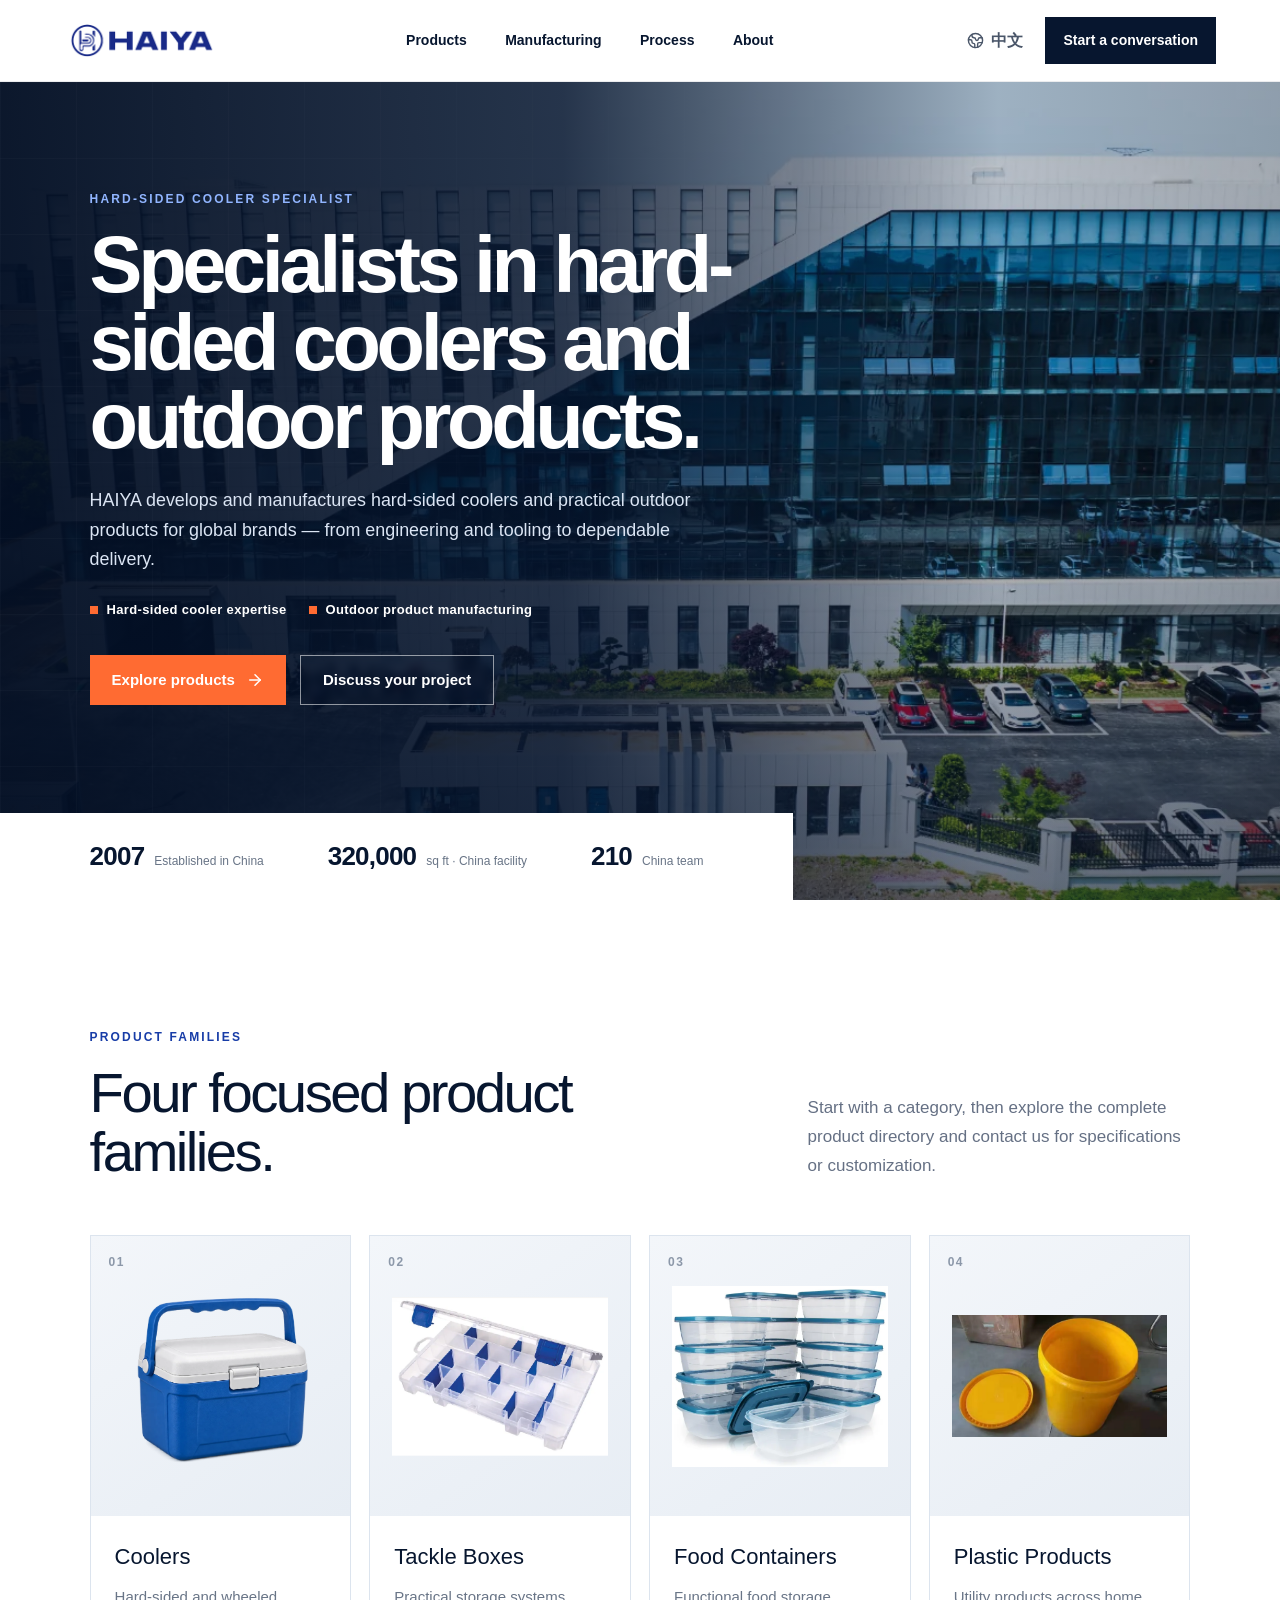
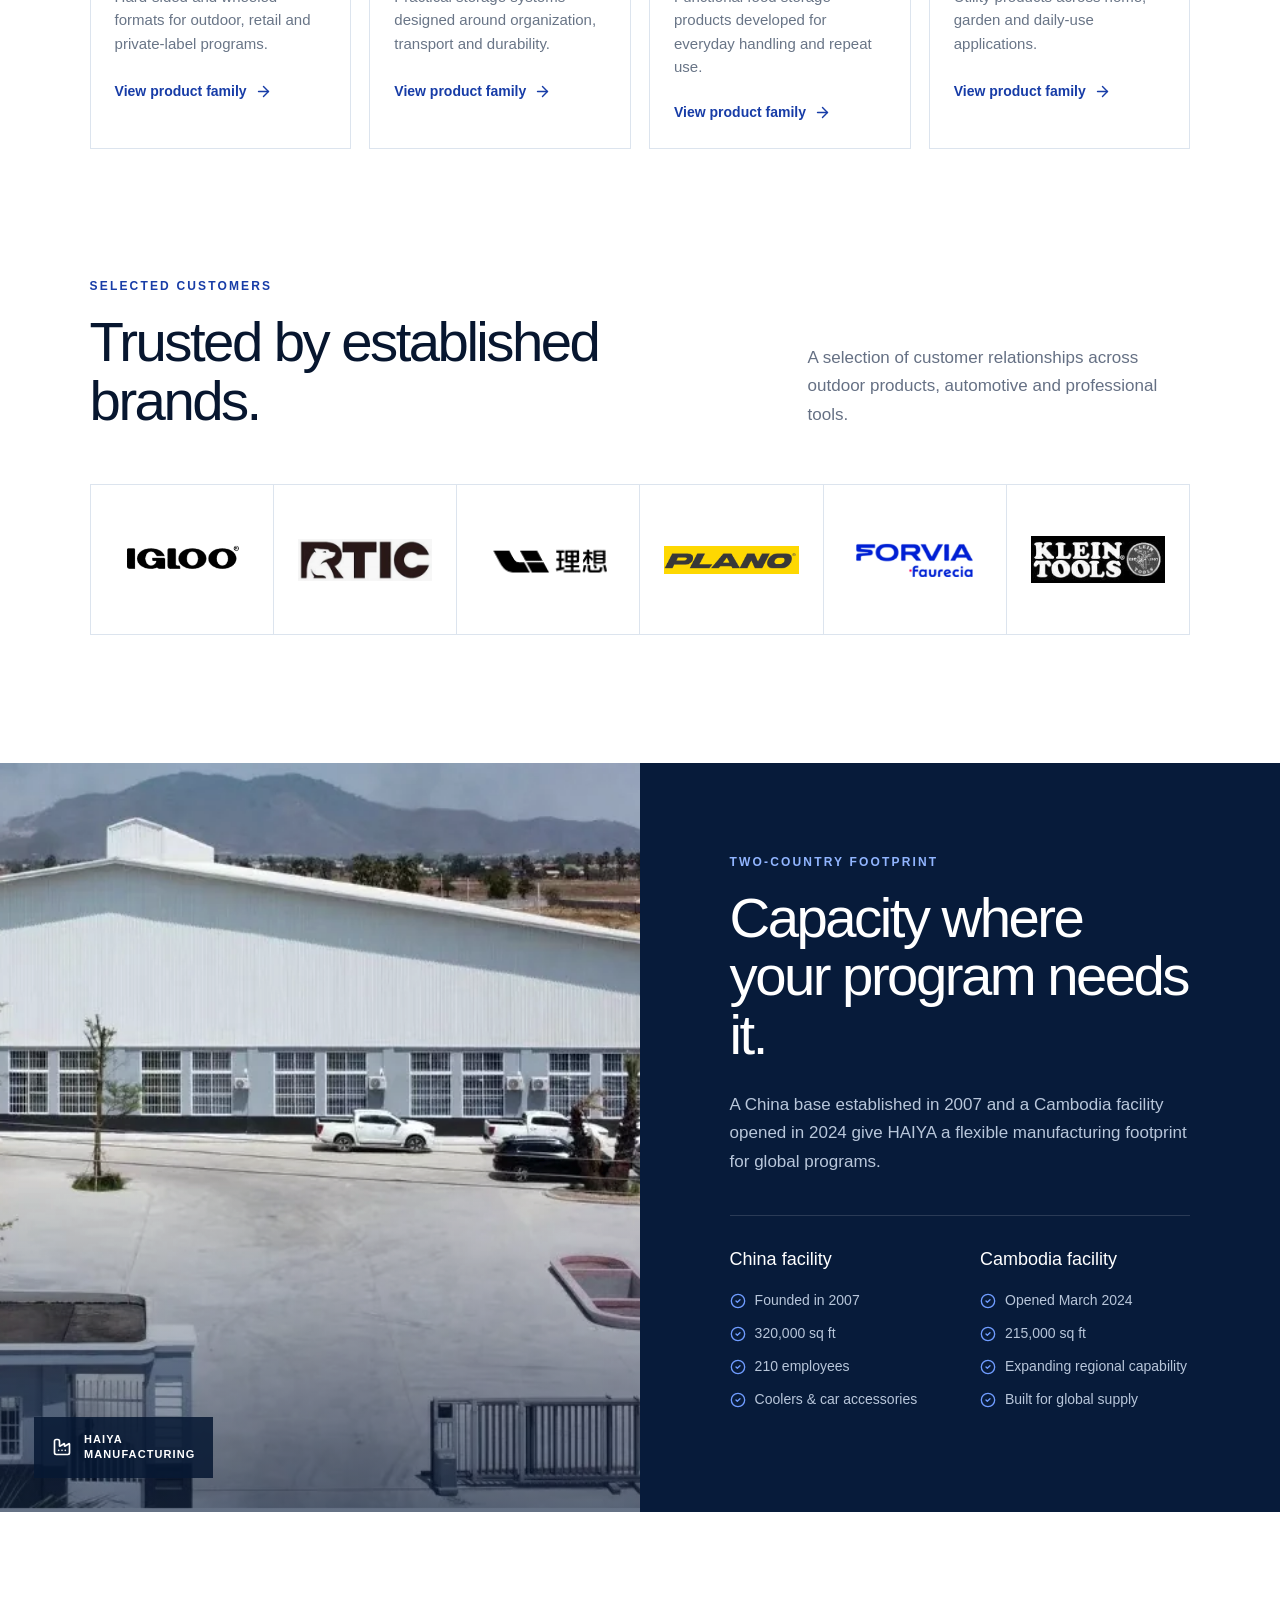
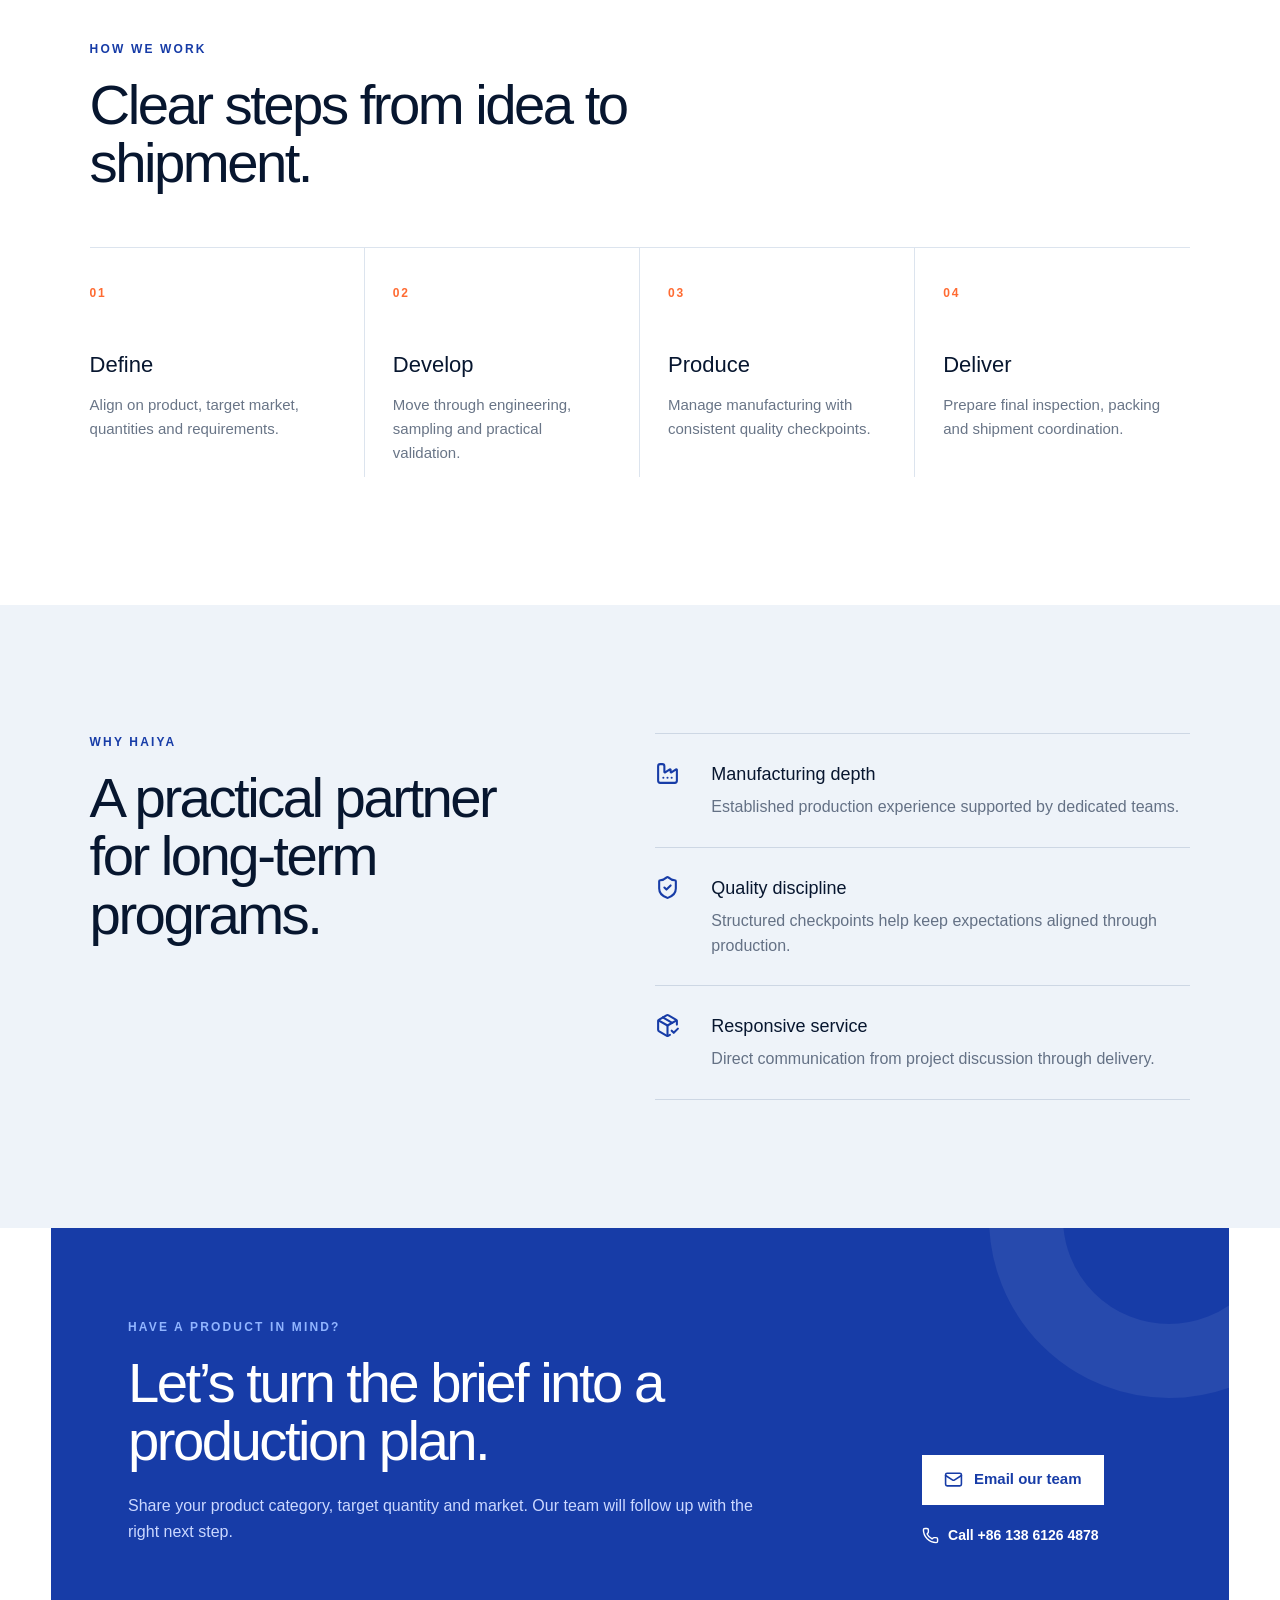
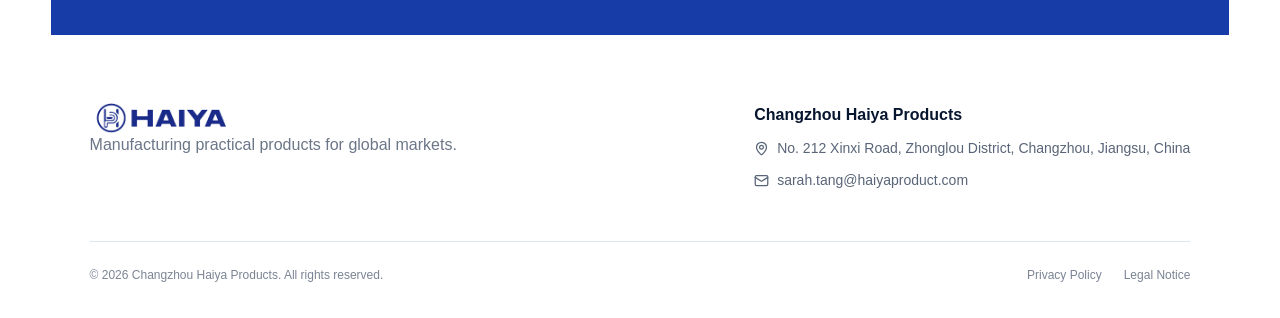
==== index.html @ 0db6babe "Strengthen homepage cooler expertise positioning" ====
<!DOCTYPE html><html lang="en"><head><meta charSet="utf-8"/><meta name="viewport" content="width=device-width, initial-scale=1"/><link rel="stylesheet" href="/_next/static/css/index.DGc-HhET.css" data-rsc-css-href="/_next/static/css/index.DGc-HhET.css" data-precedence="vite-rsc/importer-resources"/><link rel="modulepreload" fetchPriority="low" href="/_next/static/chunks/index-aJuGL_K9.js"/><script src="/_next/static/chunks/rolldown-runtime-C60lm6uB.js" type="module" async=""></script><script src="/_next/static/chunks/framework-D_rUT4EX.js" type="module" async=""></script><link rel="modulepreload" href="/_next/static/chunks/layout-segment-context-OOhcrF7Z.js" crossorigin=""/><link rel="modulepreload" href="/_next/static/chunks/page-BepXcppA.js" crossorigin=""/><link rel="modulepreload" href="/_next/static/chunks/site-footer-D-RrSYYw.js" crossorigin=""/><title>HAIYA | Coolers &amp; Practical Products Manufacturing</title><meta name="description" content="HAIYA manufactures coolers, tackle boxes, food containers and practical plastic products across China and Cambodia."/><link rel="shortcut icon" href="/favicon.svg"/><link rel="icon" href="/favicon.svg"/><script>Object.assign(((self[Symbol.for("vinext.navigationRuntime")]??={bootstrap:{routeManifest:null},functions:{}}).bootstrap.rsc??={rsc:[]}),{params:{},nav:{"pathname":"/","searchParams":[]}})</script><link rel="modulepreload" href="/_next/static/chunks/index-aJuGL_K9.js" />
</head><body class="antialiased"><main class="site-shell"><header class="topbar"><a href="#top" class="brand" aria-label="HAIYA home"><img src="/images/haiya-logo.png" alt="HAIYA"/></a><nav class="nav " aria-label="Main navigation"><a href="/products">Products</a><a href="/manufacturing">Manufacturing</a><a href="/oem">Process</a><a href="/about">About</a></nav><div class="header-actions"><button class="language" aria-label="Switch language"><svg xmlns="http://www.w3.org/2000/svg" width="17" height="17" viewBox="0 0 24 24" fill="none" stroke="currentColor" stroke-width="2" stroke-linecap="round" stroke-linejoin="round" class="lucide lucide-earth" aria-hidden="true"><path d="M21.54 15H17a2 2 0 0 0-2 2v4.54"></path><path d="M7 3.34V5a3 3 0 0 0 3 3a2 2 0 0 1 2 2c0 1.1.9 2 2 2a2 2 0 0 0 2-2c0-1.1.9-2 2-2h3.17"></path><path d="M11 21.95V18a2 2 0 0 0-2-2a2 2 0 0 1-2-2v-1a2 2 0 0 0-2-2H2.05"></path><circle cx="12" cy="12" r="10"></circle></svg>中文</button><a class="header-cta" href="/contact">Start a conversation</a><button class="menu-button" aria-label="Toggle menu"><svg xmlns="http://www.w3.org/2000/svg" width="24" height="24" viewBox="0 0 24 24" fill="none" stroke="currentColor" stroke-width="2" stroke-linecap="round" stroke-linejoin="round" class="lucide lucide-menu" aria-hidden="true"><path d="M4 5h16"></path><path d="M4 12h16"></path><path d="M4 19h16"></path></svg></button></div></header><section class="hero" id="top"><img class="hero-background" src="/images/china-factory.webp" alt="HAIYA Changzhou manufacturing facility" fetchPriority="high" decoding="async"/><div class="hero-shade"></div><div class="hero-grid"></div><div class="hero-content"><p class="eyebrow light">HARD-SIDED COOLER SPECIALIST</p><h1>Specialists in hard-sided coolers and outdoor products.</h1><p class="hero-copy">HAIYA develops and manufactures hard-sided coolers and practical outdoor products for global brands — from engineering and tooling to dependable delivery.</p><div class="hero-specialties" aria-label="Core specialties"><span>Hard-sided cooler expertise</span><span>Outdoor product manufacturing</span></div><div class="hero-actions"><a class="button button-primary" href="#products">Explore products<svg xmlns="http://www.w3.org/2000/svg" width="18" height="18" viewBox="0 0 24 24" fill="none" stroke="currentColor" stroke-width="2" stroke-linecap="round" stroke-linejoin="round" class="lucide lucide-arrow-right" aria-hidden="true"><path d="M5 12h14"></path><path d="m12 5 7 7-7 7"></path></svg></a><a class="button button-ghost" href="#contact">Discuss your project</a></div></div><div class="stats-strip"><div><strong>2007</strong><span>Established in China</span></div><div><strong>320,000</strong><span>sq ft · <!-- -->China facility</span></div><div><strong>210</strong><span>China team</span></div></div></section><section class="section products" id="products"><div class="section-heading"><div><p class="eyebrow">PRODUCT FAMILIES</p><h2>Four focused product families.</h2></div><p>Start with a category, then explore the complete product directory and contact us for specifications or customization.</p></div><div class="product-grid"><article class="product-card"><div class="product-image"><span>0<!-- -->1</span><img src="/images/cooler-compact-no-logo.webp" alt="Coolers" loading="lazy" decoding="async"/></div><div class="product-body"><h3>Coolers</h3><p>Hard-sided and wheeled formats for outdoor, retail and private-label programs.</p><a href="/products">View product family<svg xmlns="http://www.w3.org/2000/svg" width="17" height="17" viewBox="0 0 24 24" fill="none" stroke="currentColor" stroke-width="2" stroke-linecap="round" stroke-linejoin="round" class="lucide lucide-arrow-right" aria-hidden="true"><path d="M5 12h14"></path><path d="m12 5 7 7-7 7"></path></svg></a></div></article><article class="product-card"><div class="product-image"><span>0<!-- -->2</span><img src="/images/tackle-box.webp" alt="Tackle Boxes" loading="lazy" decoding="async"/></div><div class="product-body"><h3>Tackle Boxes</h3><p>Practical storage systems designed around organization, transport and durability.</p><a href="/products">View product family<svg xmlns="http://www.w3.org/2000/svg" width="17" height="17" viewBox="0 0 24 24" fill="none" stroke="currentColor" stroke-width="2" stroke-linecap="round" stroke-linejoin="round" class="lucide lucide-arrow-right" aria-hidden="true"><path d="M5 12h14"></path><path d="m12 5 7 7-7 7"></path></svg></a></div></article><article class="product-card"><div class="product-image"><span>0<!-- -->3</span><img src="/images/food-container.webp" alt="Food Containers" loading="lazy" decoding="async"/></div><div class="product-body"><h3>Food Containers</h3><p>Functional food storage products developed for everyday handling and repeat use.</p><a href="/products">View product family<svg xmlns="http://www.w3.org/2000/svg" width="17" height="17" viewBox="0 0 24 24" fill="none" stroke="currentColor" stroke-width="2" stroke-linecap="round" stroke-linejoin="round" class="lucide lucide-arrow-right" aria-hidden="true"><path d="M5 12h14"></path><path d="m12 5 7 7-7 7"></path></svg></a></div></article><article class="product-card"><div class="product-image"><span>0<!-- -->4</span><img src="/images/plastic-products.webp" alt="Plastic Products" loading="lazy" decoding="async"/></div><div class="product-body"><h3>Plastic Products</h3><p>Utility products across home, garden and daily-use applications.</p><a href="/products">View product family<svg xmlns="http://www.w3.org/2000/svg" width="17" height="17" viewBox="0 0 24 24" fill="none" stroke="currentColor" stroke-width="2" stroke-linecap="round" stroke-linejoin="round" class="lucide lucide-arrow-right" aria-hidden="true"><path d="M5 12h14"></path><path d="m12 5 7 7-7 7"></path></svg></a></div></article></div></section><section class="section customers" aria-labelledby="customers-title"><div class="section-heading customers-heading"><div><p class="eyebrow">SELECTED CUSTOMERS</p><h2 id="customers-title">Trusted by established brands.</h2></div><p>A selection of customer relationships across outdoor products, automotive and professional tools.</p></div><div class="customer-grid"><div class="customer-logo"><img src="/images/customer-igloo.png" alt="IGLOO" loading="lazy" decoding="async"/></div><div class="customer-logo"><img src="/images/customer-rtic.png" alt="RTIC" loading="lazy" decoding="async"/></div><div class="customer-logo"><img src="/images/customer-li-auto.png" alt="Li Auto" loading="lazy" decoding="async"/></div><div class="customer-logo"><img src="/images/customer-plano.png" alt="PLANO" loading="lazy" decoding="async"/></div><div class="customer-logo"><img src="/images/customer-forvia.png" alt="FORVIA Faurecia" loading="lazy" decoding="async"/></div><div class="customer-logo"><img src="/images/customer-klein-tools.png" alt="Klein Tools" loading="lazy" decoding="async"/></div></div></section><section class="manufacturing" id="manufacturing"><div class="mfg-image"><img src="/images/factory-hero.webp" alt="HAIYA factory campus" loading="lazy" decoding="async"/><div class="image-label"><svg xmlns="http://www.w3.org/2000/svg" width="20" height="20" viewBox="0 0 24 24" fill="none" stroke="currentColor" stroke-width="2" stroke-linecap="round" stroke-linejoin="round" class="lucide lucide-factory" aria-hidden="true"><path d="M12 16h.01"></path><path d="M16 16h.01"></path><path d="M3 19a2 2 0 0 0 2 2h14a2 2 0 0 0 2-2V8.5a.5.5 0 0 0-.769-.422l-4.462 2.844A.5.5 0 0 1 15 10.5v-2a.5.5 0 0 0-.769-.422L9.77 10.922A.5.5 0 0 1 9 10.5V5a2 2 0 0 0-2-2H5a2 2 0 0 0-2 2z"></path><path d="M8 16h.01"></path></svg><span>HAIYA<br/>MANUFACTURING</span></div></div><div class="mfg-content"><p class="eyebrow light">TWO-COUNTRY FOOTPRINT</p><h2>Capacity where your program needs it.</h2><p class="mfg-intro">A China base established in 2007 and a Cambodia facility opened in 2024 give HAIYA a flexible manufacturing footprint for global programs.</p><div class="factory-columns"><div><h3>China facility</h3><p><svg xmlns="http://www.w3.org/2000/svg" width="16" height="16" viewBox="0 0 24 24" fill="none" stroke="currentColor" stroke-width="2" stroke-linecap="round" stroke-linejoin="round" class="lucide lucide-circle-check" aria-hidden="true"><circle cx="12" cy="12" r="10"></circle><path d="m9 12 2 2 4-4"></path></svg>Founded in 2007</p><p><svg xmlns="http://www.w3.org/2000/svg" width="16" height="16" viewBox="0 0 24 24" fill="none" stroke="currentColor" stroke-width="2" stroke-linecap="round" stroke-linejoin="round" class="lucide lucide-circle-check" aria-hidden="true"><circle cx="12" cy="12" r="10"></circle><path d="m9 12 2 2 4-4"></path></svg>320,000 sq ft</p><p><svg xmlns="http://www.w3.org/2000/svg" width="16" height="16" viewBox="0 0 24 24" fill="none" stroke="currentColor" stroke-width="2" stroke-linecap="round" stroke-linejoin="round" class="lucide lucide-circle-check" aria-hidden="true"><circle cx="12" cy="12" r="10"></circle><path d="m9 12 2 2 4-4"></path></svg>210 employees</p><p><svg xmlns="http://www.w3.org/2000/svg" width="16" height="16" viewBox="0 0 24 24" fill="none" stroke="currentColor" stroke-width="2" stroke-linecap="round" stroke-linejoin="round" class="lucide lucide-circle-check" aria-hidden="true"><circle cx="12" cy="12" r="10"></circle><path d="m9 12 2 2 4-4"></path></svg>Coolers &amp; car accessories</p></div><div><h3>Cambodia facility</h3><p><svg xmlns="http://www.w3.org/2000/svg" width="16" height="16" viewBox="0 0 24 24" fill="none" stroke="currentColor" stroke-width="2" stroke-linecap="round" stroke-linejoin="round" class="lucide lucide-circle-check" aria-hidden="true"><circle cx="12" cy="12" r="10"></circle><path d="m9 12 2 2 4-4"></path></svg>Opened March 2024</p><p><svg xmlns="http://www.w3.org/2000/svg" width="16" height="16" viewBox="0 0 24 24" fill="none" stroke="currentColor" stroke-width="2" stroke-linecap="round" stroke-linejoin="round" class="lucide lucide-circle-check" aria-hidden="true"><circle cx="12" cy="12" r="10"></circle><path d="m9 12 2 2 4-4"></path></svg>215,000 sq ft</p><p><svg xmlns="http://www.w3.org/2000/svg" width="16" height="16" viewBox="0 0 24 24" fill="none" stroke="currentColor" stroke-width="2" stroke-linecap="round" stroke-linejoin="round" class="lucide lucide-circle-check" aria-hidden="true"><circle cx="12" cy="12" r="10"></circle><path d="m9 12 2 2 4-4"></path></svg>Expanding regional capability</p><p><svg xmlns="http://www.w3.org/2000/svg" width="16" height="16" viewBox="0 0 24 24" fill="none" stroke="currentColor" stroke-width="2" stroke-linecap="round" stroke-linejoin="round" class="lucide lucide-circle-check" aria-hidden="true"><circle cx="12" cy="12" r="10"></circle><path d="m9 12 2 2 4-4"></path></svg>Built for global supply</p></div></div></div></section><section class="section process" id="process"><div class="section-heading compact"><div><p class="eyebrow">HOW WE WORK</p><h2>Clear steps from idea to shipment.</h2></div></div><div class="steps"><article><span>01</span><h3>Define</h3><p>Align on product, target market, quantities and requirements.</p></article><article><span>02</span><h3>Develop</h3><p>Move through engineering, sampling and practical validation.</p></article><article><span>03</span><h3>Produce</h3><p>Manage manufacturing with consistent quality checkpoints.</p></article><article><span>04</span><h3>Deliver</h3><p>Prepare final inspection, packing and shipment coordination.</p></article></div></section><section class="section promises" id="about"><div class="promise-title"><p class="eyebrow">WHY HAIYA</p><h2>A practical partner for long-term programs.</h2></div><div class="promise-list"><article><svg xmlns="http://www.w3.org/2000/svg" width="25" height="25" viewBox="0 0 24 24" fill="none" stroke="currentColor" stroke-width="2" stroke-linecap="round" stroke-linejoin="round" class="lucide lucide-factory" aria-hidden="true"><path d="M12 16h.01"></path><path d="M16 16h.01"></path><path d="M3 19a2 2 0 0 0 2 2h14a2 2 0 0 0 2-2V8.5a.5.5 0 0 0-.769-.422l-4.462 2.844A.5.5 0 0 1 15 10.5v-2a.5.5 0 0 0-.769-.422L9.77 10.922A.5.5 0 0 1 9 10.5V5a2 2 0 0 0-2-2H5a2 2 0 0 0-2 2z"></path><path d="M8 16h.01"></path></svg><div><h3>Manufacturing depth</h3><p>Established production experience supported by dedicated teams.</p></div></article><article><svg xmlns="http://www.w3.org/2000/svg" width="25" height="25" viewBox="0 0 24 24" fill="none" stroke="currentColor" stroke-width="2" stroke-linecap="round" stroke-linejoin="round" class="lucide lucide-shield-check" aria-hidden="true"><path d="M20 13c0 5-3.5 7.5-7.66 8.95a1 1 0 0 1-.67-.01C7.5 20.5 4 18 4 13V6a1 1 0 0 1 1-1c2 0 4.5-1.2 6.24-2.72a1.17 1.17 0 0 1 1.52 0C14.51 3.81 17 5 19 5a1 1 0 0 1 1 1z"></path><path d="m9 12 2 2 4-4"></path></svg><div><h3>Quality discipline</h3><p>Structured checkpoints help keep expectations aligned through production.</p></div></article><article><svg xmlns="http://www.w3.org/2000/svg" width="25" height="25" viewBox="0 0 24 24" fill="none" stroke="currentColor" stroke-width="2" stroke-linecap="round" stroke-linejoin="round" class="lucide lucide-package-check" aria-hidden="true"><path d="M12 22V12"></path><path d="m16 17 2 2 4-4"></path><path d="M21 11.127V8a2 2 0 0 0-1-1.73l-7-4a2 2 0 0 0-2 0l-7 4A2 2 0 0 0 3 8v8a2 2 0 0 0 1 1.729l7 4a2 2 0 0 0 2 .001l1.32-.753"></path><path d="M3.29 7 12 12l8.71-5"></path><path d="m7.5 4.27 8.997 5.148"></path></svg><div><h3>Responsive service</h3><p>Direct communication from project discussion through delivery.</p></div></article></div></section><section class="contact" id="contact"><div><p class="eyebrow light">HAVE A PRODUCT IN MIND?</p><h2>Let’s turn the brief into a production plan.</h2><p>Share your product category, target quantity and market. Our team will follow up with the right next step.</p></div><div class="contact-actions"><a class="button button-white" href="mailto:sarah.tang@haiyaproduct.com"><svg xmlns="http://www.w3.org/2000/svg" width="19" height="19" viewBox="0 0 24 24" fill="none" stroke="currentColor" stroke-width="2" stroke-linecap="round" stroke-linejoin="round" class="lucide lucide-mail" aria-hidden="true"><path d="m22 7-8.991 5.727a2 2 0 0 1-2.009 0L2 7"></path><rect x="2" y="4" width="20" height="16" rx="2"></rect></svg>Email our team</a><a class="phone-link" href="tel:+8613861264878"><svg xmlns="http://www.w3.org/2000/svg" width="17" height="17" viewBox="0 0 24 24" fill="none" stroke="currentColor" stroke-width="2" stroke-linecap="round" stroke-linejoin="round" class="lucide lucide-phone" aria-hidden="true"><path d="M13.832 16.568a1 1 0 0 0 1.213-.303l.355-.465A2 2 0 0 1 17 15h3a2 2 0 0 1 2 2v3a2 2 0 0 1-2 2A18 18 0 0 1 2 4a2 2 0 0 1 2-2h3a2 2 0 0 1 2 2v3a2 2 0 0 1-.8 1.6l-.468.351a1 1 0 0 0-.292 1.233 14 14 0 0 0 6.392 6.384"></path></svg>Call +86 138 6126 4878</a></div></section><footer><div class="footer-brand"><img src="/images/haiya-logo.png" alt="HAIYA"/><p>Manufacturing practical products for global markets.</p></div><div class="footer-contact"><strong>Changzhou Haiya Products</strong><span><svg xmlns="http://www.w3.org/2000/svg" width="15" height="15" viewBox="0 0 24 24" fill="none" stroke="currentColor" stroke-width="2" stroke-linecap="round" stroke-linejoin="round" class="lucide lucide-map-pin" aria-hidden="true"><path d="M20 10c0 4.993-5.539 10.193-7.399 11.799a1 1 0 0 1-1.202 0C9.539 20.193 4 14.993 4 10a8 8 0 0 1 16 0"></path><circle cx="12" cy="10" r="3"></circle></svg>No. 212 Xinxi Road, Zhonglou District, Changzhou, Jiangsu, China</span><a href="mailto:sarah.tang@haiyaproduct.com"><svg xmlns="http://www.w3.org/2000/svg" width="15" height="15" viewBox="0 0 24 24" fill="none" stroke="currentColor" stroke-width="2" stroke-linecap="round" stroke-linejoin="round" class="lucide lucide-mail" aria-hidden="true"><path d="m22 7-8.991 5.727a2 2 0 0 1-2.009 0L2 7"></path><rect x="2" y="4" width="20" height="16" rx="2"></rect></svg>sarah.tang@haiyaproduct.com</a></div><div class="footer-legal"><span>© 2026 <!-- -->Changzhou Haiya Products. All rights reserved.</span><nav aria-label="Legal information"><a href="/privacy">Privacy Policy</a><a href="/legal">Legal Notice</a></nav></div></footer><button class="back-to-top " aria-label="Back to top" title="Back to top"><svg xmlns="http://www.w3.org/2000/svg" width="22" height="22" viewBox="0 0 24 24" fill="none" stroke="currentColor" stroke-width="2" stroke-linecap="round" stroke-linejoin="round" class="lucide lucide-arrow-up" aria-hidden="true"><path d="m5 12 7-7 7 7"></path><path d="M12 19V5"></path></svg></button></main><script type="module" src="/_next/static/chunks/index-aJuGL_K9.js" id="_R_" async=""></script><script>((self[Symbol.for("vinext.navigationRuntime")]??={bootstrap:{routeManifest:null},functions:{}}).bootstrap.rsc??={rsc:[]}).rsc.push("2:I[\"8c0f216c4604\",[],\"Children\",1]\n")</script><script>((self[Symbol.for("vinext.navigationRuntime")]??={bootstrap:{routeManifest:null},functions:{}}).bootstrap.rsc??={rsc:[]}).rsc.push("3:I[\"593f344dc510\",[],\"GlobalErrorBoundary\",1]\n")</script><script>((self[Symbol.for("vinext.navigationRuntime")]??={bootstrap:{routeManifest:null},functions:{}}).bootstrap.rsc??={rsc:[]}).rsc.push("4:I[\"0b874ad30386\",[],\"default\",1]\n")</script><script>((self[Symbol.for("vinext.navigationRuntime")]??={bootstrap:{routeManifest:null},functions:{}}).bootstrap.rsc??={rsc:[]}).rsc.push("5:I[\"593f344dc510\",[],\"ErrorBoundary\",1]\n")</script><script>((self[Symbol.for("vinext.navigationRuntime")]??={bootstrap:{routeManifest:null},functions:{}}).bootstrap.rsc??={rsc:[]}).rsc.push("6:I[\"15c18cfaeeff\",[],\"LayoutSegmentProvider\",1]\n")</script><script>((self[Symbol.for("vinext.navigationRuntime")]??={bootstrap:{routeManifest:null},functions:{}}).bootstrap.rsc??={rsc:[]}).rsc.push("7:I[\"8c0f216c4604\",[],\"Slot\",1]\n")</script><script>((self[Symbol.for("vinext.navigationRuntime")]??={bootstrap:{routeManifest:null},functions:{}}).bootstrap.rsc??={rsc:[]}).rsc.push("8:I[\"593f344dc510\",[],\"NotFoundBoundary\",1]\n")</script><script>((self[Symbol.for("vinext.navigationRuntime")]??={bootstrap:{routeManifest:null},functions:{}}).bootstrap.rsc??={rsc:[]}).rsc.push("9:I[\"9276801271d6\",[],\"AppRouterScrollTarget\",1]\n")</script><script>((self[Symbol.for("vinext.navigationRuntime")]??={bootstrap:{routeManifest:null},functions:{}}).bootstrap.rsc??={rsc:[]}).rsc.push("a:I[\"593f344dc510\",[],\"RedirectBoundary\",1]\n")</script><script>((self[Symbol.for("vinext.navigationRuntime")]??={bootstrap:{routeManifest:null},functions:{}}).bootstrap.rsc??={rsc:[]}).rsc.push(":HL[\"/_next/static/css/index.DGc-HhET.css\",\"style\"     ]\n")</script><script>((self[Symbol.for("vinext.navigationRuntime")]??={bootstrap:{routeManifest:null},functions:{}}).bootstrap.rsc??={rsc:[]}).rsc.push("0:{\"page:/\":\"$L1\",\"layout:/\":[[[\"$\",\"link\",\"css:/_next/static/css/index.DGc-HhET.css\",{\"rel\":\"stylesheet\",\"precedence\":\"vite-rsc/importer-resources\",\"href\":\"/_next/static/css/index.DGc-HhET.css\",\"data-rsc-css-href\":\"/_next/static/css/index.DGc-HhET.css\"}],\"$undefined\"],[\"$\",\"html\",null,{\"lang\":\"en\",\"children\":[\"$\",\"body\",null,{\"className\":\"antialiased\",\"children\":[\"$\",\"$L2\",null,{}]}]}]],\"route:/\":[[[\"$\",\"meta\",null,{\"charSet\":\"utf-8\"}],[[\"$\",\"title\",\"0\",{\"children\":\"HAIYA | Coolers \u0026 Practical Products Manufacturing\"}],[\"$\",\"meta\",\"1\",{\"name\":\"description\",\"content\":\"HAIYA manufactures coolers, tackle boxes, food containers and practical plastic products across China and Cambodia.\"}],[\"$\",\"link\",\"2\",{\"data-vinext-streamed-icon\":\"$undefined\",\"rel\":\"shortcut icon\",\"href\":\"/favicon.svg\",\"type\":\"$undefined\",\"sizes\":\"$undefined\",\"color\":\"$undefined\",\"media\":\"$undefined\",\"fetchPriority\":\"$undefined\"}],[\"$\",\"link\",\"3\",{\"data-vinext-streamed-icon\":\"$undefined\",\"rel\":\"icon\",\"href\":\"/favicon.svg\",\"type\":\"$undefined\",\"sizes\":\"$undefined\",\"color\":\"$undefined\",\"media\":\"$undefined\",\"fetchPriority\":\"$undefined\"}]],[[\"$\",\"meta\",\"0\",{\"name\":\"viewport\",\"content\":\"width=device-width, initial-scale=1\"}]]],[\"$\",\"$L3\",null,{\"fallback\":\"$4\",\"children\":[\"$\",\"$L5\",null,{\"fallback\":\"$4\",\"children\":[\"$\",\"$L6\",null,{\"providerId\":\"layout:/\",\"segmentMap\":{\"children\":[]},\"children\":[\"$\",\"$L7\",null,{\"id\":\"layout:/\",\"parallelSlots\":\"$undefined\",\"children\":[\"$\",\"$L8\",null,{\"resetKey\":\"\",\"fallback\":[[\"$\",\"title\",null,{\"children\":\"404: This page could not be found.\"}],[\"$\",\"div\",null,{\"style\":{\"fontFamily\":\"system-ui,\\\"Segoe UI\\\",Roboto,Helvetica,Arial,sans-serif,\\\"Apple Color Emoji\\\",\\\"Segoe UI Emoji\\\"\",\"height\":\"100vh\",\"textAlign\":\"center\",\"display\":\"flex\",\"flexDirection\":\"column\",\"alignItems\":\"center\",\"justifyContent\":\"center\"},\"children\":[\"$\",\"div\",null,{\"children\":[[\"$\",\"style\",null,{\"dangerouslySetInnerHTML\":{\"__html\":\"body{color:#000;background:#fff;margin:0}.next-error-h1{border-right:1px solid rgba(0,0,0,.3)}@media (prefers-color-scheme:dark){body{color:#fff;background:#000}.next-error-h1{border-right:1px solid rgba(255,255,255,.3)}}\"}}],[\"$\",\"h1\",null,{\"className\":\"next-error-h1\",\"style\":{\"display\":\"inline-block\",\"margin\":\"0 20px 0 0\",\"padding\":\"0 23px 0 0\",\"fontSize\":24,\"fontWeight\":500,\"verticalAlign\":\"top\",\"lineHeight\":\"49px\"},\"children\":404}],[\"$\",\"div\",null,{\"style\":{\"display\":\"inline-block\"},\"children\":[\"$\",\"h2\",null,{\"style\":{\"fontSize\":14,\"fontWeight\":400,\"lineHeight\":\"49px\",\"margin\":0},\"children\":\"This page could not be found.\"}]}]]}]}]],\"children\":[\"$\",\"$L9\",null,{\"children\":[\"$\",\"$La\",null,{\"children\":[[\"$\",\"$L6\",null,{\"providerId\":\"page:/\",\"segmentMap\":{\"children\":[\"__PAGE__\"]},\"children\":[\"$\",\"$L7\",null,{\"id\":\"page:/\"}]}],null]}]}]}]}]}]}]}],null,null],\"__route\":\"route:/\",\"__interceptionContext\":null,\"__layoutIds\":[\"layout:/\"],\"__rootLayout\":\"/\",\"__bfcacheSegmentIdentities\":{\"layout:/\":\"[\\\"layout\\\",\\\"layout:/\\\",\\\"root-boundary:/\\\",\\\"\\\"]\",\"page:/\":\"[\\\"page\\\",\\\"page:/\\\",\\\"root-boundary:/\\\",\\\"\\\"]\"},\"__srcPage\":[\"page\"],\"__layoutFlags\":{\"layout:/\":\"s\"},\"__artifactCompatibility\":{\"schemaVersion\":1,\"graphVersion\":\"app-route-graph:1177fd80f83fa7b0\",\"deploymentVersion\":\"d7c567be-98a2-47bd-95ce-4db2d7c3a55f\",\"appElementsSchemaVersion\":1,\"rscPayloadSchemaVersion\":1,\"rootBoundaryId\":\"/\",\"renderEpoch\":null}}\n")</script><script>((self[Symbol.for("vinext.navigationRuntime")]??={bootstrap:{routeManifest:null},functions:{}}).bootstrap.rsc??={rsc:[]}).rsc.push("b:I[\"6efdf509a785\",[],\"default\",1]\n")</script><script>((self[Symbol.for("vinext.navigationRuntime")]??={bootstrap:{routeManifest:null},functions:{}}).bootstrap.rsc??={rsc:[]}).rsc.push("1:[\"$\",\"$Lb\",null,{\"params\":\"$@c\",\"searchParams\":\"$@d\"}]\n")</script><script>((self[Symbol.for("vinext.navigationRuntime")]??={bootstrap:{routeManifest:null},functions:{}}).bootstrap.rsc??={rsc:[]}).rsc.push("c:{}\n")</script><script>((self[Symbol.for("vinext.navigationRuntime")]??={bootstrap:{routeManifest:null},functions:{}}).bootstrap.rsc??={rsc:[]}).rsc.push("d:{}\n")</script><script>Object.assign(((self[Symbol.for("vinext.navigationRuntime")]??={bootstrap:{routeManifest:null},functions:{}}).bootstrap.rsc??={rsc:[]}),{"initialCacheKind":"dynamic"});((self[Symbol.for("vinext.navigationRuntime")]??={bootstrap:{routeManifest:null},functions:{}}).bootstrap.rsc??={rsc:[]}).done=true</script></body></html>
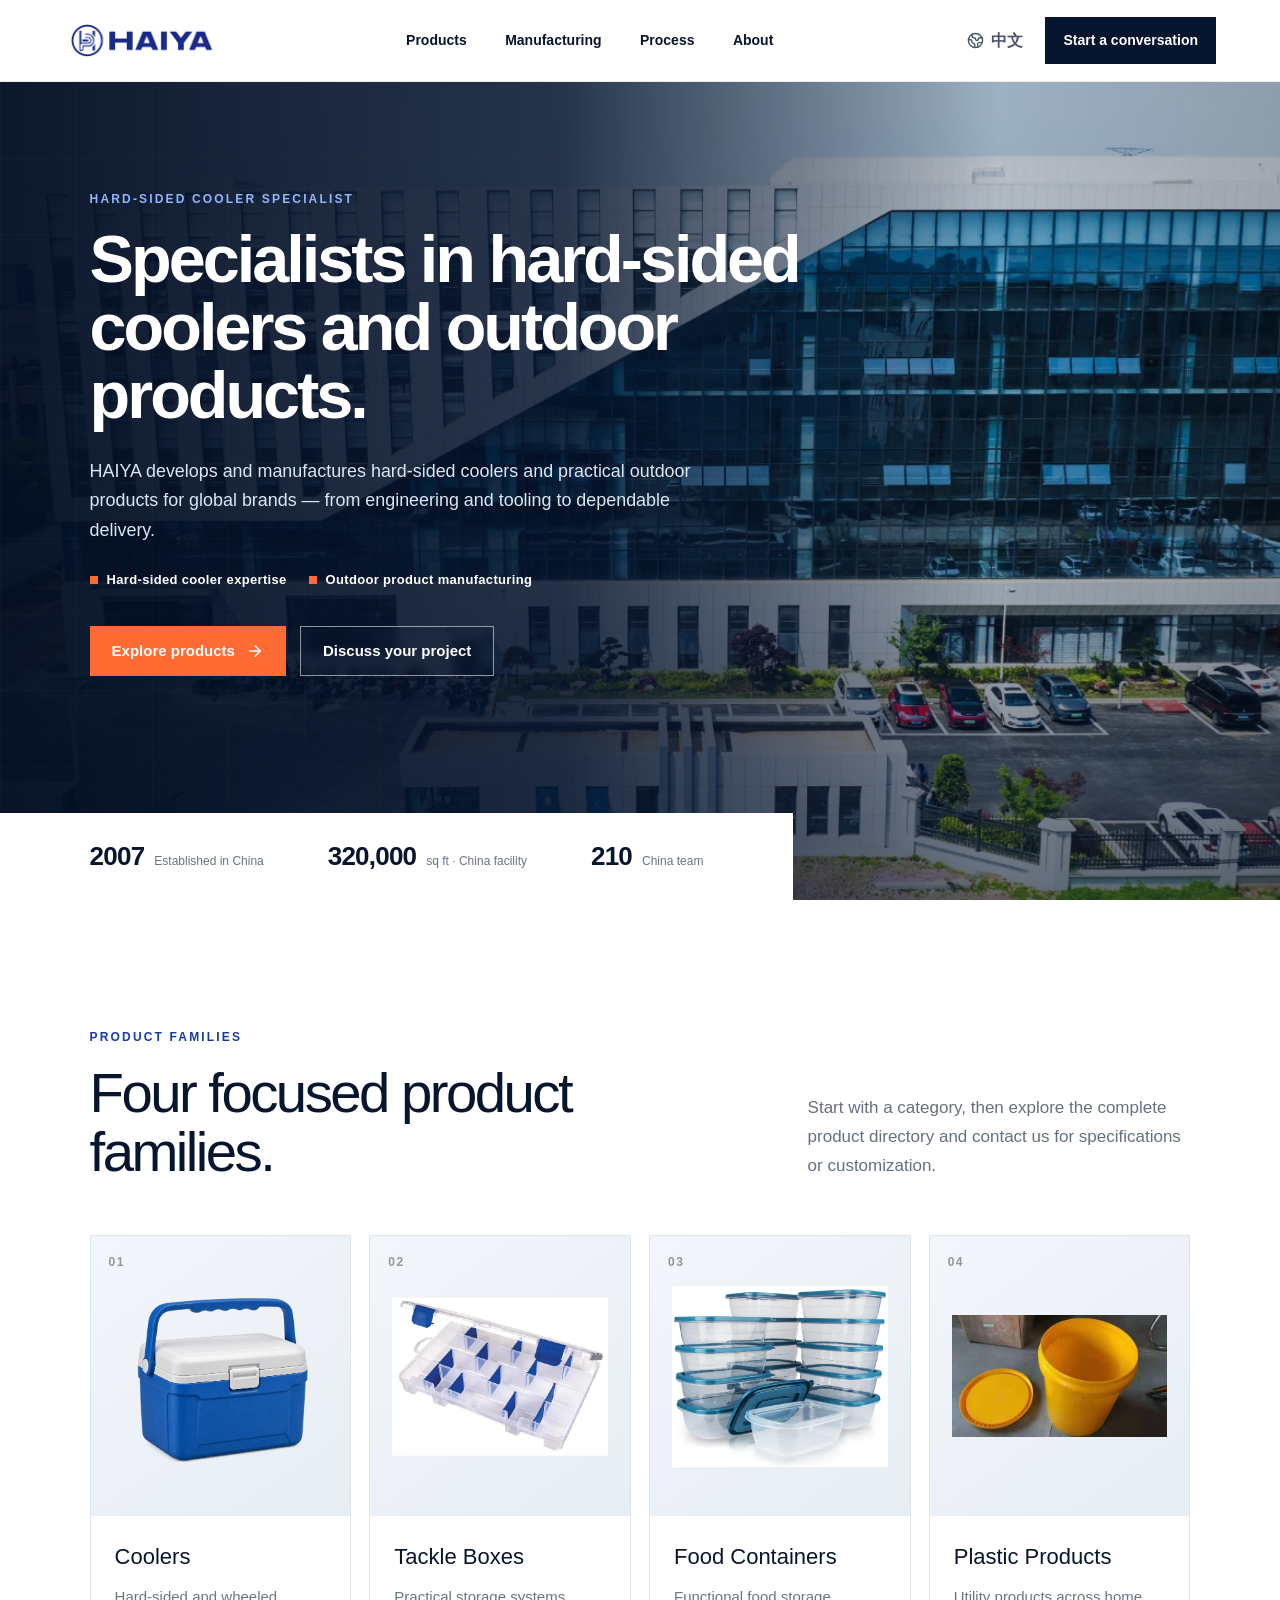
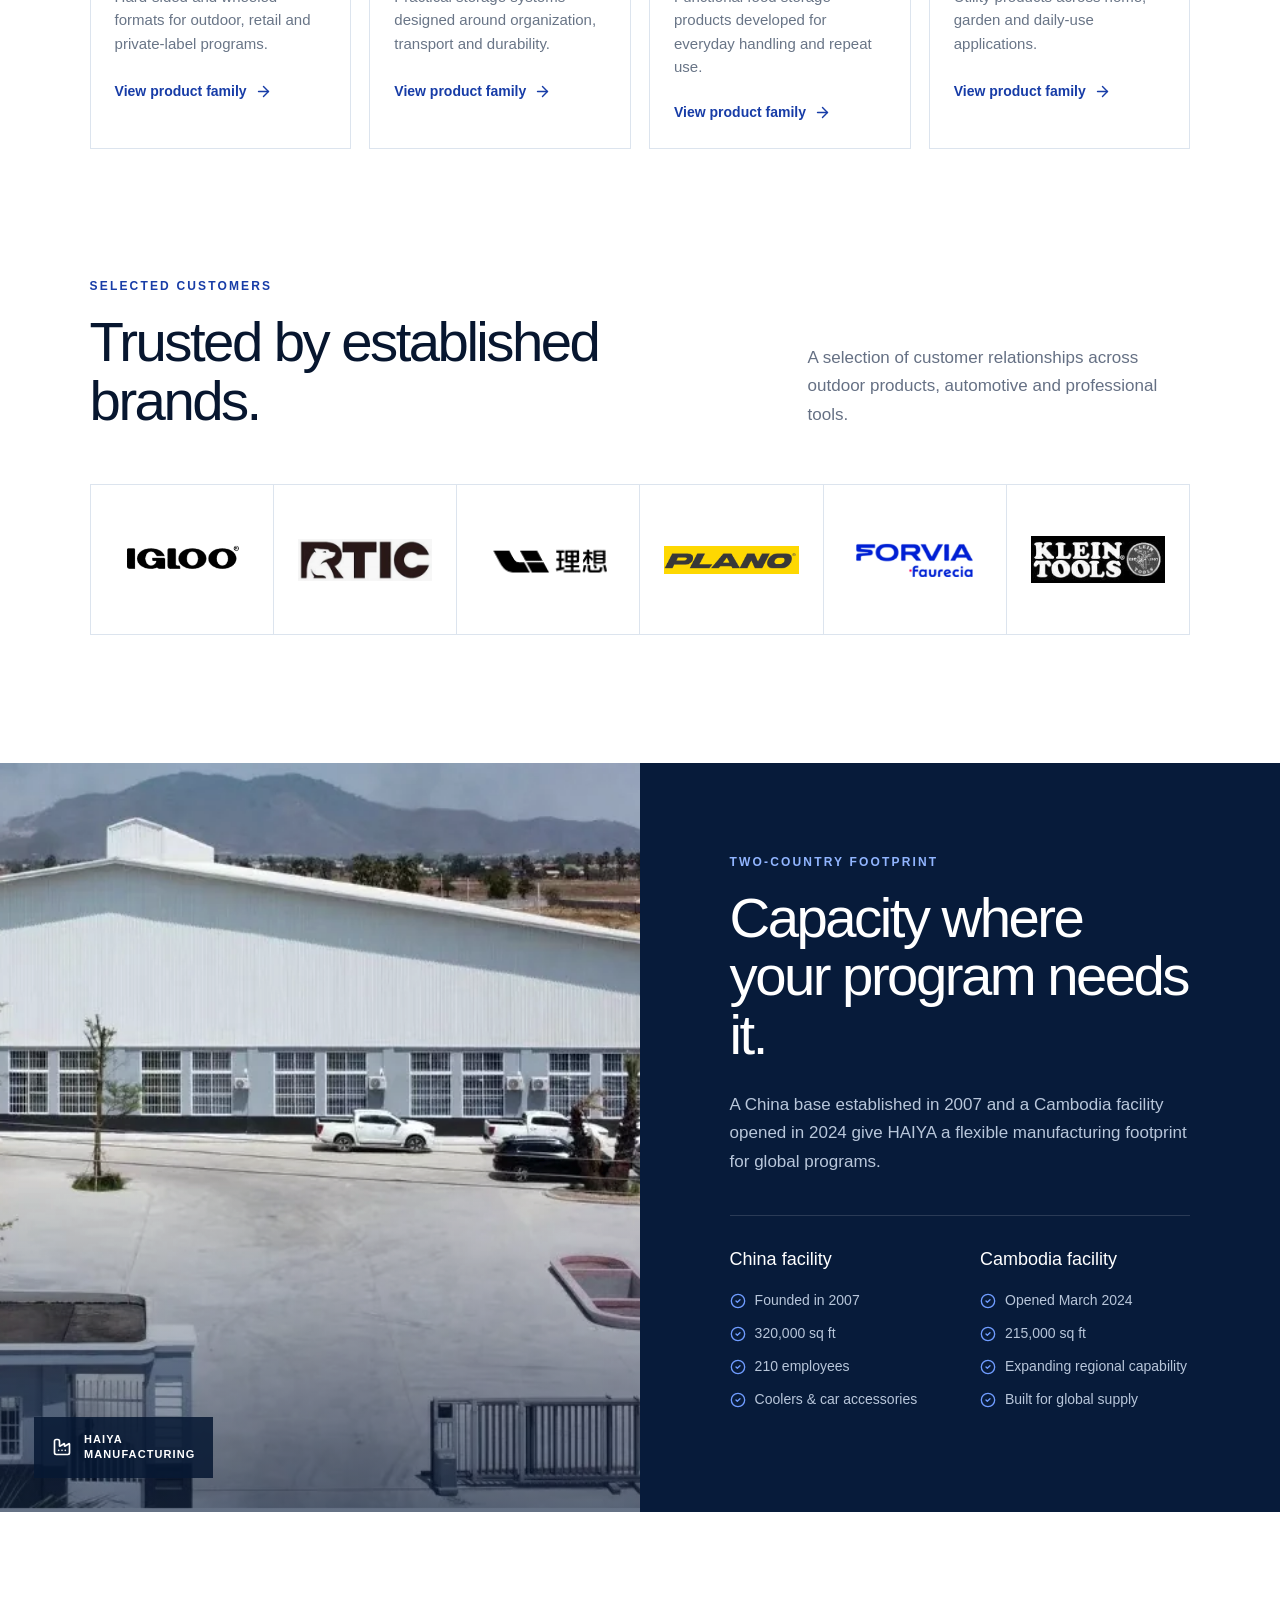
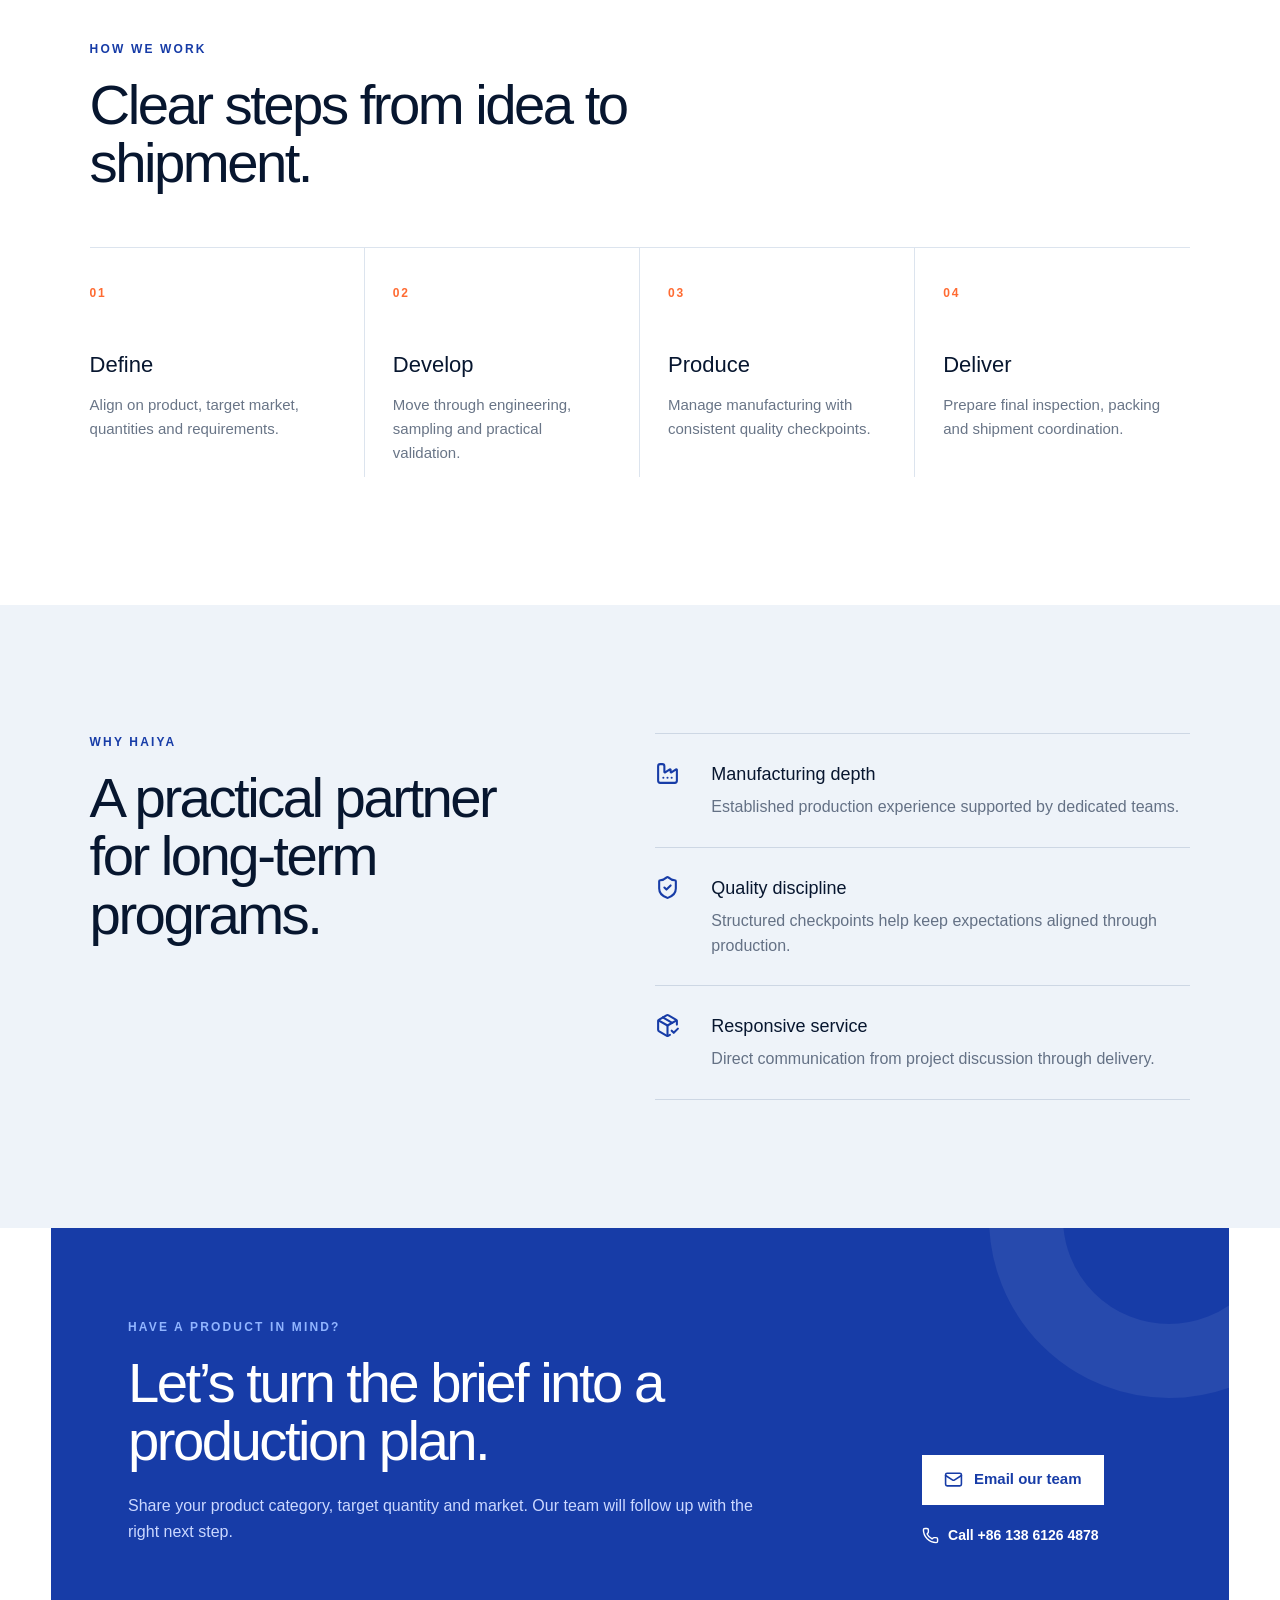
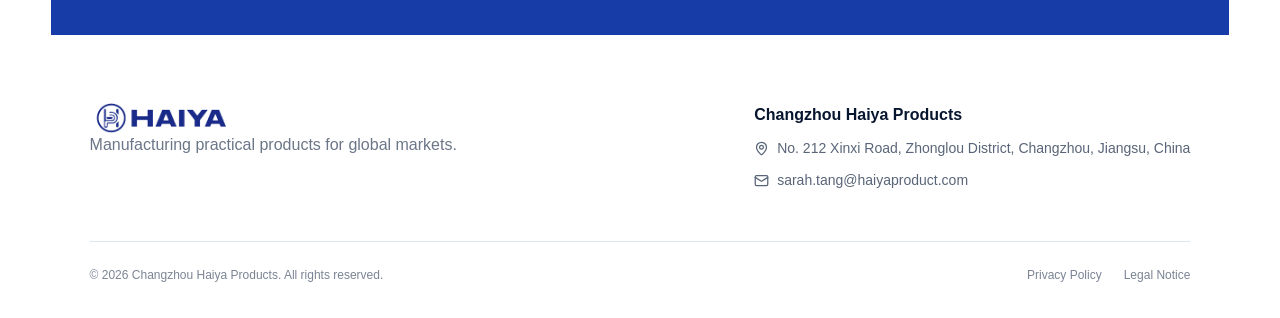
==== commit e84ec831: "Reduce English homepage headline size" ====
--- a/index.html
+++ b/index.html
@@ -1,2 +1,2 @@
-<!DOCTYPE html><html lang="en"><head><meta charSet="utf-8"/><meta name="viewport" content="width=device-width, initial-scale=1"/><link rel="stylesheet" href="/_next/static/css/index.DGc-HhET.css" data-rsc-css-href="/_next/static/css/index.DGc-HhET.css" data-precedence="vite-rsc/importer-resources"/><link rel="modulepreload" fetchPriority="low" href="/_next/static/chunks/index-aJuGL_K9.js"/><script src="/_next/static/chunks/rolldown-runtime-C60lm6uB.js" type="module" async=""></script><script src="/_next/static/chunks/framework-D_rUT4EX.js" type="module" async=""></script><link rel="modulepreload" href="/_next/static/chunks/layout-segment-context-OOhcrF7Z.js" crossorigin=""/><link rel="modulepreload" href="/_next/static/chunks/page-BepXcppA.js" crossorigin=""/><link rel="modulepreload" href="/_next/static/chunks/site-footer-D-RrSYYw.js" crossorigin=""/><title>HAIYA | Coolers &amp; Practical Products Manufacturing</title><meta name="description" content="HAIYA manufactures coolers, tackle boxes, food containers and practical plastic products across China and Cambodia."/><link rel="shortcut icon" href="/favicon.svg"/><link rel="icon" href="/favicon.svg"/><script>Object.assign(((self[Symbol.for("vinext.navigationRuntime")]??={bootstrap:{routeManifest:null},functions:{}}).bootstrap.rsc??={rsc:[]}),{params:{},nav:{"pathname":"/","searchParams":[]}})</script><link rel="modulepreload" href="/_next/static/chunks/index-aJuGL_K9.js" />
-</head><body class="antialiased"><main class="site-shell"><header class="topbar"><a href="#top" class="brand" aria-label="HAIYA home"><img src="/images/haiya-logo.png" alt="HAIYA"/></a><nav class="nav " aria-label="Main navigation"><a href="/products">Products</a><a href="/manufacturing">Manufacturing</a><a href="/oem">Process</a><a href="/about">About</a></nav><div class="header-actions"><button class="language" aria-label="Switch language"><svg xmlns="http://www.w3.org/2000/svg" width="17" height="17" viewBox="0 0 24 24" fill="none" stroke="currentColor" stroke-width="2" stroke-linecap="round" stroke-linejoin="round" class="lucide lucide-earth" aria-hidden="true"><path d="M21.54 15H17a2 2 0 0 0-2 2v4.54"></path><path d="M7 3.34V5a3 3 0 0 0 3 3a2 2 0 0 1 2 2c0 1.1.9 2 2 2a2 2 0 0 0 2-2c0-1.1.9-2 2-2h3.17"></path><path d="M11 21.95V18a2 2 0 0 0-2-2a2 2 0 0 1-2-2v-1a2 2 0 0 0-2-2H2.05"></path><circle cx="12" cy="12" r="10"></circle></svg>中文</button><a class="header-cta" href="/contact">Start a conversation</a><button class="menu-button" aria-label="Toggle menu"><svg xmlns="http://www.w3.org/2000/svg" width="24" height="24" viewBox="0 0 24 24" fill="none" stroke="currentColor" stroke-width="2" stroke-linecap="round" stroke-linejoin="round" class="lucide lucide-menu" aria-hidden="true"><path d="M4 5h16"></path><path d="M4 12h16"></path><path d="M4 19h16"></path></svg></button></div></header><section class="hero" id="top"><img class="hero-background" src="/images/china-factory.webp" alt="HAIYA Changzhou manufacturing facility" fetchPriority="high" decoding="async"/><div class="hero-shade"></div><div class="hero-grid"></div><div class="hero-content"><p class="eyebrow light">HARD-SIDED COOLER SPECIALIST</p><h1>Specialists in hard-sided coolers and outdoor products.</h1><p class="hero-copy">HAIYA develops and manufactures hard-sided coolers and practical outdoor products for global brands — from engineering and tooling to dependable delivery.</p><div class="hero-specialties" aria-label="Core specialties"><span>Hard-sided cooler expertise</span><span>Outdoor product manufacturing</span></div><div class="hero-actions"><a class="button button-primary" href="#products">Explore products<svg xmlns="http://www.w3.org/2000/svg" width="18" height="18" viewBox="0 0 24 24" fill="none" stroke="currentColor" stroke-width="2" stroke-linecap="round" stroke-linejoin="round" class="lucide lucide-arrow-right" aria-hidden="true"><path d="M5 12h14"></path><path d="m12 5 7 7-7 7"></path></svg></a><a class="button button-ghost" href="#contact">Discuss your project</a></div></div><div class="stats-strip"><div><strong>2007</strong><span>Established in China</span></div><div><strong>320,000</strong><span>sq ft · <!-- -->China facility</span></div><div><strong>210</strong><span>China team</span></div></div></section><section class="section products" id="products"><div class="section-heading"><div><p class="eyebrow">PRODUCT FAMILIES</p><h2>Four focused product families.</h2></div><p>Start with a category, then explore the complete product directory and contact us for specifications or customization.</p></div><div class="product-grid"><article class="product-card"><div class="product-image"><span>0<!-- -->1</span><img src="/images/cooler-compact-no-logo.webp" alt="Coolers" loading="lazy" decoding="async"/></div><div class="product-body"><h3>Coolers</h3><p>Hard-sided and wheeled formats for outdoor, retail and private-label programs.</p><a href="/products">View product family<svg xmlns="http://www.w3.org/2000/svg" width="17" height="17" viewBox="0 0 24 24" fill="none" stroke="currentColor" stroke-width="2" stroke-linecap="round" stroke-linejoin="round" class="lucide lucide-arrow-right" aria-hidden="true"><path d="M5 12h14"></path><path d="m12 5 7 7-7 7"></path></svg></a></div></article><article class="product-card"><div class="product-image"><span>0<!-- -->2</span><img src="/images/tackle-box.webp" alt="Tackle Boxes" loading="lazy" decoding="async"/></div><div class="product-body"><h3>Tackle Boxes</h3><p>Practical storage systems designed around organization, transport and durability.</p><a href="/products">View product family<svg xmlns="http://www.w3.org/2000/svg" width="17" height="17" viewBox="0 0 24 24" fill="none" stroke="currentColor" stroke-width="2" stroke-linecap="round" stroke-linejoin="round" class="lucide lucide-arrow-right" aria-hidden="true"><path d="M5 12h14"></path><path d="m12 5 7 7-7 7"></path></svg></a></div></article><article class="product-card"><div class="product-image"><span>0<!-- -->3</span><img src="/images/food-container.webp" alt="Food Containers" loading="lazy" decoding="async"/></div><div class="product-body"><h3>Food Containers</h3><p>Functional food storage products developed for everyday handling and repeat use.</p><a href="/products">View product family<svg xmlns="http://www.w3.org/2000/svg" width="17" height="17" viewBox="0 0 24 24" fill="none" stroke="currentColor" stroke-width="2" stroke-linecap="round" stroke-linejoin="round" class="lucide lucide-arrow-right" aria-hidden="true"><path d="M5 12h14"></path><path d="m12 5 7 7-7 7"></path></svg></a></div></article><article class="product-card"><div class="product-image"><span>0<!-- -->4</span><img src="/images/plastic-products.webp" alt="Plastic Products" loading="lazy" decoding="async"/></div><div class="product-body"><h3>Plastic Products</h3><p>Utility products across home, garden and daily-use applications.</p><a href="/products">View product family<svg xmlns="http://www.w3.org/2000/svg" width="17" height="17" viewBox="0 0 24 24" fill="none" stroke="currentColor" stroke-width="2" stroke-linecap="round" stroke-linejoin="round" class="lucide lucide-arrow-right" aria-hidden="true"><path d="M5 12h14"></path><path d="m12 5 7 7-7 7"></path></svg></a></div></article></div></section><section class="section customers" aria-labelledby="customers-title"><div class="section-heading customers-heading"><div><p class="eyebrow">SELECTED CUSTOMERS</p><h2 id="customers-title">Trusted by established brands.</h2></div><p>A selection of customer relationships across outdoor products, automotive and professional tools.</p></div><div class="customer-grid"><div class="customer-logo"><img src="/images/customer-igloo.png" alt="IGLOO" loading="lazy" decoding="async"/></div><div class="customer-logo"><img src="/images/customer-rtic.png" alt="RTIC" loading="lazy" decoding="async"/></div><div class="customer-logo"><img src="/images/customer-li-auto.png" alt="Li Auto" loading="lazy" decoding="async"/></div><div class="customer-logo"><img src="/images/customer-plano.png" alt="PLANO" loading="lazy" decoding="async"/></div><div class="customer-logo"><img src="/images/customer-forvia.png" alt="FORVIA Faurecia" loading="lazy" decoding="async"/></div><div class="customer-logo"><img src="/images/customer-klein-tools.png" alt="Klein Tools" loading="lazy" decoding="async"/></div></div></section><section class="manufacturing" id="manufacturing"><div class="mfg-image"><img src="/images/factory-hero.webp" alt="HAIYA factory campus" loading="lazy" decoding="async"/><div class="image-label"><svg xmlns="http://www.w3.org/2000/svg" width="20" height="20" viewBox="0 0 24 24" fill="none" stroke="currentColor" stroke-width="2" stroke-linecap="round" stroke-linejoin="round" class="lucide lucide-factory" aria-hidden="true"><path d="M12 16h.01"></path><path d="M16 16h.01"></path><path d="M3 19a2 2 0 0 0 2 2h14a2 2 0 0 0 2-2V8.5a.5.5 0 0 0-.769-.422l-4.462 2.844A.5.5 0 0 1 15 10.5v-2a.5.5 0 0 0-.769-.422L9.77 10.922A.5.5 0 0 1 9 10.5V5a2 2 0 0 0-2-2H5a2 2 0 0 0-2 2z"></path><path d="M8 16h.01"></path></svg><span>HAIYA<br/>MANUFACTURING</span></div></div><div class="mfg-content"><p class="eyebrow light">TWO-COUNTRY FOOTPRINT</p><h2>Capacity where your program needs it.</h2><p class="mfg-intro">A China base established in 2007 and a Cambodia facility opened in 2024 give HAIYA a flexible manufacturing footprint for global programs.</p><div class="factory-columns"><div><h3>China facility</h3><p><svg xmlns="http://www.w3.org/2000/svg" width="16" height="16" viewBox="0 0 24 24" fill="none" stroke="currentColor" stroke-width="2" stroke-linecap="round" stroke-linejoin="round" class="lucide lucide-circle-check" aria-hidden="true"><circle cx="12" cy="12" r="10"></circle><path d="m9 12 2 2 4-4"></path></svg>Founded in 2007</p><p><svg xmlns="http://www.w3.org/2000/svg" width="16" height="16" viewBox="0 0 24 24" fill="none" stroke="currentColor" stroke-width="2" stroke-linecap="round" stroke-linejoin="round" class="lucide lucide-circle-check" aria-hidden="true"><circle cx="12" cy="12" r="10"></circle><path d="m9 12 2 2 4-4"></path></svg>320,000 sq ft</p><p><svg xmlns="http://www.w3.org/2000/svg" width="16" height="16" viewBox="0 0 24 24" fill="none" stroke="currentColor" stroke-width="2" stroke-linecap="round" stroke-linejoin="round" class="lucide lucide-circle-check" aria-hidden="true"><circle cx="12" cy="12" r="10"></circle><path d="m9 12 2 2 4-4"></path></svg>210 employees</p><p><svg xmlns="http://www.w3.org/2000/svg" width="16" height="16" viewBox="0 0 24 24" fill="none" stroke="currentColor" stroke-width="2" stroke-linecap="round" stroke-linejoin="round" class="lucide lucide-circle-check" aria-hidden="true"><circle cx="12" cy="12" r="10"></circle><path d="m9 12 2 2 4-4"></path></svg>Coolers &amp; car accessories</p></div><div><h3>Cambodia facility</h3><p><svg xmlns="http://www.w3.org/2000/svg" width="16" height="16" viewBox="0 0 24 24" fill="none" stroke="currentColor" stroke-width="2" stroke-linecap="round" stroke-linejoin="round" class="lucide lucide-circle-check" aria-hidden="true"><circle cx="12" cy="12" r="10"></circle><path d="m9 12 2 2 4-4"></path></svg>Opened March 2024</p><p><svg xmlns="http://www.w3.org/2000/svg" width="16" height="16" viewBox="0 0 24 24" fill="none" stroke="currentColor" stroke-width="2" stroke-linecap="round" stroke-linejoin="round" class="lucide lucide-circle-check" aria-hidden="true"><circle cx="12" cy="12" r="10"></circle><path d="m9 12 2 2 4-4"></path></svg>215,000 sq ft</p><p><svg xmlns="http://www.w3.org/2000/svg" width="16" height="16" viewBox="0 0 24 24" fill="none" stroke="currentColor" stroke-width="2" stroke-linecap="round" stroke-linejoin="round" class="lucide lucide-circle-check" aria-hidden="true"><circle cx="12" cy="12" r="10"></circle><path d="m9 12 2 2 4-4"></path></svg>Expanding regional capability</p><p><svg xmlns="http://www.w3.org/2000/svg" width="16" height="16" viewBox="0 0 24 24" fill="none" stroke="currentColor" stroke-width="2" stroke-linecap="round" stroke-linejoin="round" class="lucide lucide-circle-check" aria-hidden="true"><circle cx="12" cy="12" r="10"></circle><path d="m9 12 2 2 4-4"></path></svg>Built for global supply</p></div></div></div></section><section class="section process" id="process"><div class="section-heading compact"><div><p class="eyebrow">HOW WE WORK</p><h2>Clear steps from idea to shipment.</h2></div></div><div class="steps"><article><span>01</span><h3>Define</h3><p>Align on product, target market, quantities and requirements.</p></article><article><span>02</span><h3>Develop</h3><p>Move through engineering, sampling and practical validation.</p></article><article><span>03</span><h3>Produce</h3><p>Manage manufacturing with consistent quality checkpoints.</p></article><article><span>04</span><h3>Deliver</h3><p>Prepare final inspection, packing and shipment coordination.</p></article></div></section><section class="section promises" id="about"><div class="promise-title"><p class="eyebrow">WHY HAIYA</p><h2>A practical partner for long-term programs.</h2></div><div class="promise-list"><article><svg xmlns="http://www.w3.org/2000/svg" width="25" height="25" viewBox="0 0 24 24" fill="none" stroke="currentColor" stroke-width="2" stroke-linecap="round" stroke-linejoin="round" class="lucide lucide-factory" aria-hidden="true"><path d="M12 16h.01"></path><path d="M16 16h.01"></path><path d="M3 19a2 2 0 0 0 2 2h14a2 2 0 0 0 2-2V8.5a.5.5 0 0 0-.769-.422l-4.462 2.844A.5.5 0 0 1 15 10.5v-2a.5.5 0 0 0-.769-.422L9.77 10.922A.5.5 0 0 1 9 10.5V5a2 2 0 0 0-2-2H5a2 2 0 0 0-2 2z"></path><path d="M8 16h.01"></path></svg><div><h3>Manufacturing depth</h3><p>Established production experience supported by dedicated teams.</p></div></article><article><svg xmlns="http://www.w3.org/2000/svg" width="25" height="25" viewBox="0 0 24 24" fill="none" stroke="currentColor" stroke-width="2" stroke-linecap="round" stroke-linejoin="round" class="lucide lucide-shield-check" aria-hidden="true"><path d="M20 13c0 5-3.5 7.5-7.66 8.95a1 1 0 0 1-.67-.01C7.5 20.5 4 18 4 13V6a1 1 0 0 1 1-1c2 0 4.5-1.2 6.24-2.72a1.17 1.17 0 0 1 1.52 0C14.51 3.81 17 5 19 5a1 1 0 0 1 1 1z"></path><path d="m9 12 2 2 4-4"></path></svg><div><h3>Quality discipline</h3><p>Structured checkpoints help keep expectations aligned through production.</p></div></article><article><svg xmlns="http://www.w3.org/2000/svg" width="25" height="25" viewBox="0 0 24 24" fill="none" stroke="currentColor" stroke-width="2" stroke-linecap="round" stroke-linejoin="round" class="lucide lucide-package-check" aria-hidden="true"><path d="M12 22V12"></path><path d="m16 17 2 2 4-4"></path><path d="M21 11.127V8a2 2 0 0 0-1-1.73l-7-4a2 2 0 0 0-2 0l-7 4A2 2 0 0 0 3 8v8a2 2 0 0 0 1 1.729l7 4a2 2 0 0 0 2 .001l1.32-.753"></path><path d="M3.29 7 12 12l8.71-5"></path><path d="m7.5 4.27 8.997 5.148"></path></svg><div><h3>Responsive service</h3><p>Direct communication from project discussion through delivery.</p></div></article></div></section><section class="contact" id="contact"><div><p class="eyebrow light">HAVE A PRODUCT IN MIND?</p><h2>Let’s turn the brief into a production plan.</h2><p>Share your product category, target quantity and market. Our team will follow up with the right next step.</p></div><div class="contact-actions"><a class="button button-white" href="mailto:sarah.tang@haiyaproduct.com"><svg xmlns="http://www.w3.org/2000/svg" width="19" height="19" viewBox="0 0 24 24" fill="none" stroke="currentColor" stroke-width="2" stroke-linecap="round" stroke-linejoin="round" class="lucide lucide-mail" aria-hidden="true"><path d="m22 7-8.991 5.727a2 2 0 0 1-2.009 0L2 7"></path><rect x="2" y="4" width="20" height="16" rx="2"></rect></svg>Email our team</a><a class="phone-link" href="tel:+8613861264878"><svg xmlns="http://www.w3.org/2000/svg" width="17" height="17" viewBox="0 0 24 24" fill="none" stroke="currentColor" stroke-width="2" stroke-linecap="round" stroke-linejoin="round" class="lucide lucide-phone" aria-hidden="true"><path d="M13.832 16.568a1 1 0 0 0 1.213-.303l.355-.465A2 2 0 0 1 17 15h3a2 2 0 0 1 2 2v3a2 2 0 0 1-2 2A18 18 0 0 1 2 4a2 2 0 0 1 2-2h3a2 2 0 0 1 2 2v3a2 2 0 0 1-.8 1.6l-.468.351a1 1 0 0 0-.292 1.233 14 14 0 0 0 6.392 6.384"></path></svg>Call +86 138 6126 4878</a></div></section><footer><div class="footer-brand"><img src="/images/haiya-logo.png" alt="HAIYA"/><p>Manufacturing practical products for global markets.</p></div><div class="footer-contact"><strong>Changzhou Haiya Products</strong><span><svg xmlns="http://www.w3.org/2000/svg" width="15" height="15" viewBox="0 0 24 24" fill="none" stroke="currentColor" stroke-width="2" stroke-linecap="round" stroke-linejoin="round" class="lucide lucide-map-pin" aria-hidden="true"><path d="M20 10c0 4.993-5.539 10.193-7.399 11.799a1 1 0 0 1-1.202 0C9.539 20.193 4 14.993 4 10a8 8 0 0 1 16 0"></path><circle cx="12" cy="10" r="3"></circle></svg>No. 212 Xinxi Road, Zhonglou District, Changzhou, Jiangsu, China</span><a href="mailto:sarah.tang@haiyaproduct.com"><svg xmlns="http://www.w3.org/2000/svg" width="15" height="15" viewBox="0 0 24 24" fill="none" stroke="currentColor" stroke-width="2" stroke-linecap="round" stroke-linejoin="round" class="lucide lucide-mail" aria-hidden="true"><path d="m22 7-8.991 5.727a2 2 0 0 1-2.009 0L2 7"></path><rect x="2" y="4" width="20" height="16" rx="2"></rect></svg>sarah.tang@haiyaproduct.com</a></div><div class="footer-legal"><span>© 2026 <!-- -->Changzhou Haiya Products. All rights reserved.</span><nav aria-label="Legal information"><a href="/privacy">Privacy Policy</a><a href="/legal">Legal Notice</a></nav></div></footer><button class="back-to-top " aria-label="Back to top" title="Back to top"><svg xmlns="http://www.w3.org/2000/svg" width="22" height="22" viewBox="0 0 24 24" fill="none" stroke="currentColor" stroke-width="2" stroke-linecap="round" stroke-linejoin="round" class="lucide lucide-arrow-up" aria-hidden="true"><path d="m5 12 7-7 7 7"></path><path d="M12 19V5"></path></svg></button></main><script type="module" src="/_next/static/chunks/index-aJuGL_K9.js" id="_R_" async=""></script><script>((self[Symbol.for("vinext.navigationRuntime")]??={bootstrap:{routeManifest:null},functions:{}}).bootstrap.rsc??={rsc:[]}).rsc.push("2:I[\"8c0f216c4604\",[],\"Children\",1]\n")</script><script>((self[Symbol.for("vinext.navigationRuntime")]??={bootstrap:{routeManifest:null},functions:{}}).bootstrap.rsc??={rsc:[]}).rsc.push("3:I[\"593f344dc510\",[],\"GlobalErrorBoundary\",1]\n")</script><script>((self[Symbol.for("vinext.navigationRuntime")]??={bootstrap:{routeManifest:null},functions:{}}).bootstrap.rsc??={rsc:[]}).rsc.push("4:I[\"0b874ad30386\",[],\"default\",1]\n")</script><script>((self[Symbol.for("vinext.navigationRuntime")]??={bootstrap:{routeManifest:null},functions:{}}).bootstrap.rsc??={rsc:[]}).rsc.push("5:I[\"593f344dc510\",[],\"ErrorBoundary\",1]\n")</script><script>((self[Symbol.for("vinext.navigationRuntime")]??={bootstrap:{routeManifest:null},functions:{}}).bootstrap.rsc??={rsc:[]}).rsc.push("6:I[\"15c18cfaeeff\",[],\"LayoutSegmentProvider\",1]\n")</script><script>((self[Symbol.for("vinext.navigationRuntime")]??={bootstrap:{routeManifest:null},functions:{}}).bootstrap.rsc??={rsc:[]}).rsc.push("7:I[\"8c0f216c4604\",[],\"Slot\",1]\n")</script><script>((self[Symbol.for("vinext.navigationRuntime")]??={bootstrap:{routeManifest:null},functions:{}}).bootstrap.rsc??={rsc:[]}).rsc.push("8:I[\"593f344dc510\",[],\"NotFoundBoundary\",1]\n")</script><script>((self[Symbol.for("vinext.navigationRuntime")]??={bootstrap:{routeManifest:null},functions:{}}).bootstrap.rsc??={rsc:[]}).rsc.push("9:I[\"9276801271d6\",[],\"AppRouterScrollTarget\",1]\n")</script><script>((self[Symbol.for("vinext.navigationRuntime")]??={bootstrap:{routeManifest:null},functions:{}}).bootstrap.rsc??={rsc:[]}).rsc.push("a:I[\"593f344dc510\",[],\"RedirectBoundary\",1]\n")</script><script>((self[Symbol.for("vinext.navigationRuntime")]??={bootstrap:{routeManifest:null},functions:{}}).bootstrap.rsc??={rsc:[]}).rsc.push(":HL[\"/_next/static/css/index.DGc-HhET.css\",\"style\"     ]\n")</script><script>((self[Symbol.for("vinext.navigationRuntime")]??={bootstrap:{routeManifest:null},functions:{}}).bootstrap.rsc??={rsc:[]}).rsc.push("0:{\"page:/\":\"$L1\",\"layout:/\":[[[\"$\",\"link\",\"css:/_next/static/css/index.DGc-HhET.css\",{\"rel\":\"stylesheet\",\"precedence\":\"vite-rsc/importer-resources\",\"href\":\"/_next/static/css/index.DGc-HhET.css\",\"data-rsc-css-href\":\"/_next/static/css/index.DGc-HhET.css\"}],\"$undefined\"],[\"$\",\"html\",null,{\"lang\":\"en\",\"children\":[\"$\",\"body\",null,{\"className\":\"antialiased\",\"children\":[\"$\",\"$L2\",null,{}]}]}]],\"route:/\":[[[\"$\",\"meta\",null,{\"charSet\":\"utf-8\"}],[[\"$\",\"title\",\"0\",{\"children\":\"HAIYA | Coolers \u0026 Practical Products Manufacturing\"}],[\"$\",\"meta\",\"1\",{\"name\":\"description\",\"content\":\"HAIYA manufactures coolers, tackle boxes, food containers and practical plastic products across China and Cambodia.\"}],[\"$\",\"link\",\"2\",{\"data-vinext-streamed-icon\":\"$undefined\",\"rel\":\"shortcut icon\",\"href\":\"/favicon.svg\",\"type\":\"$undefined\",\"sizes\":\"$undefined\",\"color\":\"$undefined\",\"media\":\"$undefined\",\"fetchPriority\":\"$undefined\"}],[\"$\",\"link\",\"3\",{\"data-vinext-streamed-icon\":\"$undefined\",\"rel\":\"icon\",\"href\":\"/favicon.svg\",\"type\":\"$undefined\",\"sizes\":\"$undefined\",\"color\":\"$undefined\",\"media\":\"$undefined\",\"fetchPriority\":\"$undefined\"}]],[[\"$\",\"meta\",\"0\",{\"name\":\"viewport\",\"content\":\"width=device-width, initial-scale=1\"}]]],[\"$\",\"$L3\",null,{\"fallback\":\"$4\",\"children\":[\"$\",\"$L5\",null,{\"fallback\":\"$4\",\"children\":[\"$\",\"$L6\",null,{\"providerId\":\"layout:/\",\"segmentMap\":{\"children\":[]},\"children\":[\"$\",\"$L7\",null,{\"id\":\"layout:/\",\"parallelSlots\":\"$undefined\",\"children\":[\"$\",\"$L8\",null,{\"resetKey\":\"\",\"fallback\":[[\"$\",\"title\",null,{\"children\":\"404: This page could not be found.\"}],[\"$\",\"div\",null,{\"style\":{\"fontFamily\":\"system-ui,\\\"Segoe UI\\\",Roboto,Helvetica,Arial,sans-serif,\\\"Apple Color Emoji\\\",\\\"Segoe UI Emoji\\\"\",\"height\":\"100vh\",\"textAlign\":\"center\",\"display\":\"flex\",\"flexDirection\":\"column\",\"alignItems\":\"center\",\"justifyContent\":\"center\"},\"children\":[\"$\",\"div\",null,{\"children\":[[\"$\",\"style\",null,{\"dangerouslySetInnerHTML\":{\"__html\":\"body{color:#000;background:#fff;margin:0}.next-error-h1{border-right:1px solid rgba(0,0,0,.3)}@media (prefers-color-scheme:dark){body{color:#fff;background:#000}.next-error-h1{border-right:1px solid rgba(255,255,255,.3)}}\"}}],[\"$\",\"h1\",null,{\"className\":\"next-error-h1\",\"style\":{\"display\":\"inline-block\",\"margin\":\"0 20px 0 0\",\"padding\":\"0 23px 0 0\",\"fontSize\":24,\"fontWeight\":500,\"verticalAlign\":\"top\",\"lineHeight\":\"49px\"},\"children\":404}],[\"$\",\"div\",null,{\"style\":{\"display\":\"inline-block\"},\"children\":[\"$\",\"h2\",null,{\"style\":{\"fontSize\":14,\"fontWeight\":400,\"lineHeight\":\"49px\",\"margin\":0},\"children\":\"This page could not be found.\"}]}]]}]}]],\"children\":[\"$\",\"$L9\",null,{\"children\":[\"$\",\"$La\",null,{\"children\":[[\"$\",\"$L6\",null,{\"providerId\":\"page:/\",\"segmentMap\":{\"children\":[\"__PAGE__\"]},\"children\":[\"$\",\"$L7\",null,{\"id\":\"page:/\"}]}],null]}]}]}]}]}]}]}],null,null],\"__route\":\"route:/\",\"__interceptionContext\":null,\"__layoutIds\":[\"layout:/\"],\"__rootLayout\":\"/\",\"__bfcacheSegmentIdentities\":{\"layout:/\":\"[\\\"layout\\\",\\\"layout:/\\\",\\\"root-boundary:/\\\",\\\"\\\"]\",\"page:/\":\"[\\\"page\\\",\\\"page:/\\\",\\\"root-boundary:/\\\",\\\"\\\"]\"},\"__srcPage\":[\"page\"],\"__layoutFlags\":{\"layout:/\":\"s\"},\"__artifactCompatibility\":{\"schemaVersion\":1,\"graphVersion\":\"app-route-graph:1177fd80f83fa7b0\",\"deploymentVersion\":\"d7c567be-98a2-47bd-95ce-4db2d7c3a55f\",\"appElementsSchemaVersion\":1,\"rscPayloadSchemaVersion\":1,\"rootBoundaryId\":\"/\",\"renderEpoch\":null}}\n")</script><script>((self[Symbol.for("vinext.navigationRuntime")]??={bootstrap:{routeManifest:null},functions:{}}).bootstrap.rsc??={rsc:[]}).rsc.push("b:I[\"6efdf509a785\",[],\"default\",1]\n")</script><script>((self[Symbol.for("vinext.navigationRuntime")]??={bootstrap:{routeManifest:null},functions:{}}).bootstrap.rsc??={rsc:[]}).rsc.push("1:[\"$\",\"$Lb\",null,{\"params\":\"$@c\",\"searchParams\":\"$@d\"}]\n")</script><script>((self[Symbol.for("vinext.navigationRuntime")]??={bootstrap:{routeManifest:null},functions:{}}).bootstrap.rsc??={rsc:[]}).rsc.push("c:{}\n")</script><script>((self[Symbol.for("vinext.navigationRuntime")]??={bootstrap:{routeManifest:null},functions:{}}).bootstrap.rsc??={rsc:[]}).rsc.push("d:{}\n")</script><script>Object.assign(((self[Symbol.for("vinext.navigationRuntime")]??={bootstrap:{routeManifest:null},functions:{}}).bootstrap.rsc??={rsc:[]}),{"initialCacheKind":"dynamic"});((self[Symbol.for("vinext.navigationRuntime")]??={bootstrap:{routeManifest:null},functions:{}}).bootstrap.rsc??={rsc:[]}).done=true</script></body></html>+<!DOCTYPE html><html lang="en"><head><meta charSet="utf-8"/><meta name="viewport" content="width=device-width, initial-scale=1"/><link rel="stylesheet" href="/_next/static/css/index.D2TYxPyw.css" data-rsc-css-href="/_next/static/css/index.D2TYxPyw.css" data-precedence="vite-rsc/importer-resources"/><link rel="modulepreload" fetchPriority="low" href="/_next/static/chunks/index-Cj4lqxFA.js"/><script src="/_next/static/chunks/rolldown-runtime-C60lm6uB.js" type="module" async=""></script><script src="/_next/static/chunks/framework-D_rUT4EX.js" type="module" async=""></script><link rel="modulepreload" href="/_next/static/chunks/layout-segment-context-bTaqYQ6W.js" crossorigin=""/><link rel="modulepreload" href="/_next/static/chunks/page-BWRO8Wmt.js" crossorigin=""/><link rel="modulepreload" href="/_next/static/chunks/site-footer-D-RrSYYw.js" crossorigin=""/><title>HAIYA | Coolers &amp; Practical Products Manufacturing</title><meta name="description" content="HAIYA manufactures coolers, tackle boxes, food containers and practical plastic products across China and Cambodia."/><link rel="shortcut icon" href="/favicon.svg"/><link rel="icon" href="/favicon.svg"/><script>Object.assign(((self[Symbol.for("vinext.navigationRuntime")]??={bootstrap:{routeManifest:null},functions:{}}).bootstrap.rsc??={rsc:[]}),{params:{},nav:{"pathname":"/","searchParams":[]}})</script><link rel="modulepreload" href="/_next/static/chunks/index-Cj4lqxFA.js" />
+</head><body class="antialiased"><main class="site-shell"><header class="topbar"><a href="#top" class="brand" aria-label="HAIYA home"><img src="/images/haiya-logo.png" alt="HAIYA"/></a><nav class="nav " aria-label="Main navigation"><a href="/products">Products</a><a href="/manufacturing">Manufacturing</a><a href="/oem">Process</a><a href="/about">About</a></nav><div class="header-actions"><button class="language" aria-label="Switch language"><svg xmlns="http://www.w3.org/2000/svg" width="17" height="17" viewBox="0 0 24 24" fill="none" stroke="currentColor" stroke-width="2" stroke-linecap="round" stroke-linejoin="round" class="lucide lucide-earth" aria-hidden="true"><path d="M21.54 15H17a2 2 0 0 0-2 2v4.54"></path><path d="M7 3.34V5a3 3 0 0 0 3 3a2 2 0 0 1 2 2c0 1.1.9 2 2 2a2 2 0 0 0 2-2c0-1.1.9-2 2-2h3.17"></path><path d="M11 21.95V18a2 2 0 0 0-2-2a2 2 0 0 1-2-2v-1a2 2 0 0 0-2-2H2.05"></path><circle cx="12" cy="12" r="10"></circle></svg>中文</button><a class="header-cta" href="/contact">Start a conversation</a><button class="menu-button" aria-label="Toggle menu"><svg xmlns="http://www.w3.org/2000/svg" width="24" height="24" viewBox="0 0 24 24" fill="none" stroke="currentColor" stroke-width="2" stroke-linecap="round" stroke-linejoin="round" class="lucide lucide-menu" aria-hidden="true"><path d="M4 5h16"></path><path d="M4 12h16"></path><path d="M4 19h16"></path></svg></button></div></header><section class="hero" id="top"><img class="hero-background" src="/images/china-factory.webp" alt="HAIYA Changzhou manufacturing facility" fetchPriority="high" decoding="async"/><div class="hero-shade"></div><div class="hero-grid"></div><div class="hero-content hero-content-en"><p class="eyebrow light">HARD-SIDED COOLER SPECIALIST</p><h1 class="hero-title-en">Specialists in hard-sided coolers and outdoor products.</h1><p class="hero-copy">HAIYA develops and manufactures hard-sided coolers and practical outdoor products for global brands — from engineering and tooling to dependable delivery.</p><div class="hero-specialties" aria-label="Core specialties"><span>Hard-sided cooler expertise</span><span>Outdoor product manufacturing</span></div><div class="hero-actions"><a class="button button-primary" href="#products">Explore products<svg xmlns="http://www.w3.org/2000/svg" width="18" height="18" viewBox="0 0 24 24" fill="none" stroke="currentColor" stroke-width="2" stroke-linecap="round" stroke-linejoin="round" class="lucide lucide-arrow-right" aria-hidden="true"><path d="M5 12h14"></path><path d="m12 5 7 7-7 7"></path></svg></a><a class="button button-ghost" href="#contact">Discuss your project</a></div></div><div class="stats-strip"><div><strong>2007</strong><span>Established in China</span></div><div><strong>320,000</strong><span>sq ft · <!-- -->China facility</span></div><div><strong>210</strong><span>China team</span></div></div></section><section class="section products" id="products"><div class="section-heading"><div><p class="eyebrow">PRODUCT FAMILIES</p><h2>Four focused product families.</h2></div><p>Start with a category, then explore the complete product directory and contact us for specifications or customization.</p></div><div class="product-grid"><article class="product-card"><div class="product-image"><span>0<!-- -->1</span><img src="/images/cooler-compact-no-logo.webp" alt="Coolers" loading="lazy" decoding="async"/></div><div class="product-body"><h3>Coolers</h3><p>Hard-sided and wheeled formats for outdoor, retail and private-label programs.</p><a href="/products">View product family<svg xmlns="http://www.w3.org/2000/svg" width="17" height="17" viewBox="0 0 24 24" fill="none" stroke="currentColor" stroke-width="2" stroke-linecap="round" stroke-linejoin="round" class="lucide lucide-arrow-right" aria-hidden="true"><path d="M5 12h14"></path><path d="m12 5 7 7-7 7"></path></svg></a></div></article><article class="product-card"><div class="product-image"><span>0<!-- -->2</span><img src="/images/tackle-box.webp" alt="Tackle Boxes" loading="lazy" decoding="async"/></div><div class="product-body"><h3>Tackle Boxes</h3><p>Practical storage systems designed around organization, transport and durability.</p><a href="/products">View product family<svg xmlns="http://www.w3.org/2000/svg" width="17" height="17" viewBox="0 0 24 24" fill="none" stroke="currentColor" stroke-width="2" stroke-linecap="round" stroke-linejoin="round" class="lucide lucide-arrow-right" aria-hidden="true"><path d="M5 12h14"></path><path d="m12 5 7 7-7 7"></path></svg></a></div></article><article class="product-card"><div class="product-image"><span>0<!-- -->3</span><img src="/images/food-container.webp" alt="Food Containers" loading="lazy" decoding="async"/></div><div class="product-body"><h3>Food Containers</h3><p>Functional food storage products developed for everyday handling and repeat use.</p><a href="/products">View product family<svg xmlns="http://www.w3.org/2000/svg" width="17" height="17" viewBox="0 0 24 24" fill="none" stroke="currentColor" stroke-width="2" stroke-linecap="round" stroke-linejoin="round" class="lucide lucide-arrow-right" aria-hidden="true"><path d="M5 12h14"></path><path d="m12 5 7 7-7 7"></path></svg></a></div></article><article class="product-card"><div class="product-image"><span>0<!-- -->4</span><img src="/images/plastic-products.webp" alt="Plastic Products" loading="lazy" decoding="async"/></div><div class="product-body"><h3>Plastic Products</h3><p>Utility products across home, garden and daily-use applications.</p><a href="/products">View product family<svg xmlns="http://www.w3.org/2000/svg" width="17" height="17" viewBox="0 0 24 24" fill="none" stroke="currentColor" stroke-width="2" stroke-linecap="round" stroke-linejoin="round" class="lucide lucide-arrow-right" aria-hidden="true"><path d="M5 12h14"></path><path d="m12 5 7 7-7 7"></path></svg></a></div></article></div></section><section class="section customers" aria-labelledby="customers-title"><div class="section-heading customers-heading"><div><p class="eyebrow">SELECTED CUSTOMERS</p><h2 id="customers-title">Trusted by established brands.</h2></div><p>A selection of customer relationships across outdoor products, automotive and professional tools.</p></div><div class="customer-grid"><div class="customer-logo"><img src="/images/customer-igloo.png" alt="IGLOO" loading="lazy" decoding="async"/></div><div class="customer-logo"><img src="/images/customer-rtic.png" alt="RTIC" loading="lazy" decoding="async"/></div><div class="customer-logo"><img src="/images/customer-li-auto.png" alt="Li Auto" loading="lazy" decoding="async"/></div><div class="customer-logo"><img src="/images/customer-plano.png" alt="PLANO" loading="lazy" decoding="async"/></div><div class="customer-logo"><img src="/images/customer-forvia.png" alt="FORVIA Faurecia" loading="lazy" decoding="async"/></div><div class="customer-logo"><img src="/images/customer-klein-tools.png" alt="Klein Tools" loading="lazy" decoding="async"/></div></div></section><section class="manufacturing" id="manufacturing"><div class="mfg-image"><img src="/images/factory-hero.webp" alt="HAIYA factory campus" loading="lazy" decoding="async"/><div class="image-label"><svg xmlns="http://www.w3.org/2000/svg" width="20" height="20" viewBox="0 0 24 24" fill="none" stroke="currentColor" stroke-width="2" stroke-linecap="round" stroke-linejoin="round" class="lucide lucide-factory" aria-hidden="true"><path d="M12 16h.01"></path><path d="M16 16h.01"></path><path d="M3 19a2 2 0 0 0 2 2h14a2 2 0 0 0 2-2V8.5a.5.5 0 0 0-.769-.422l-4.462 2.844A.5.5 0 0 1 15 10.5v-2a.5.5 0 0 0-.769-.422L9.77 10.922A.5.5 0 0 1 9 10.5V5a2 2 0 0 0-2-2H5a2 2 0 0 0-2 2z"></path><path d="M8 16h.01"></path></svg><span>HAIYA<br/>MANUFACTURING</span></div></div><div class="mfg-content"><p class="eyebrow light">TWO-COUNTRY FOOTPRINT</p><h2>Capacity where your program needs it.</h2><p class="mfg-intro">A China base established in 2007 and a Cambodia facility opened in 2024 give HAIYA a flexible manufacturing footprint for global programs.</p><div class="factory-columns"><div><h3>China facility</h3><p><svg xmlns="http://www.w3.org/2000/svg" width="16" height="16" viewBox="0 0 24 24" fill="none" stroke="currentColor" stroke-width="2" stroke-linecap="round" stroke-linejoin="round" class="lucide lucide-circle-check" aria-hidden="true"><circle cx="12" cy="12" r="10"></circle><path d="m9 12 2 2 4-4"></path></svg>Founded in 2007</p><p><svg xmlns="http://www.w3.org/2000/svg" width="16" height="16" viewBox="0 0 24 24" fill="none" stroke="currentColor" stroke-width="2" stroke-linecap="round" stroke-linejoin="round" class="lucide lucide-circle-check" aria-hidden="true"><circle cx="12" cy="12" r="10"></circle><path d="m9 12 2 2 4-4"></path></svg>320,000 sq ft</p><p><svg xmlns="http://www.w3.org/2000/svg" width="16" height="16" viewBox="0 0 24 24" fill="none" stroke="currentColor" stroke-width="2" stroke-linecap="round" stroke-linejoin="round" class="lucide lucide-circle-check" aria-hidden="true"><circle cx="12" cy="12" r="10"></circle><path d="m9 12 2 2 4-4"></path></svg>210 employees</p><p><svg xmlns="http://www.w3.org/2000/svg" width="16" height="16" viewBox="0 0 24 24" fill="none" stroke="currentColor" stroke-width="2" stroke-linecap="round" stroke-linejoin="round" class="lucide lucide-circle-check" aria-hidden="true"><circle cx="12" cy="12" r="10"></circle><path d="m9 12 2 2 4-4"></path></svg>Coolers &amp; car accessories</p></div><div><h3>Cambodia facility</h3><p><svg xmlns="http://www.w3.org/2000/svg" width="16" height="16" viewBox="0 0 24 24" fill="none" stroke="currentColor" stroke-width="2" stroke-linecap="round" stroke-linejoin="round" class="lucide lucide-circle-check" aria-hidden="true"><circle cx="12" cy="12" r="10"></circle><path d="m9 12 2 2 4-4"></path></svg>Opened March 2024</p><p><svg xmlns="http://www.w3.org/2000/svg" width="16" height="16" viewBox="0 0 24 24" fill="none" stroke="currentColor" stroke-width="2" stroke-linecap="round" stroke-linejoin="round" class="lucide lucide-circle-check" aria-hidden="true"><circle cx="12" cy="12" r="10"></circle><path d="m9 12 2 2 4-4"></path></svg>215,000 sq ft</p><p><svg xmlns="http://www.w3.org/2000/svg" width="16" height="16" viewBox="0 0 24 24" fill="none" stroke="currentColor" stroke-width="2" stroke-linecap="round" stroke-linejoin="round" class="lucide lucide-circle-check" aria-hidden="true"><circle cx="12" cy="12" r="10"></circle><path d="m9 12 2 2 4-4"></path></svg>Expanding regional capability</p><p><svg xmlns="http://www.w3.org/2000/svg" width="16" height="16" viewBox="0 0 24 24" fill="none" stroke="currentColor" stroke-width="2" stroke-linecap="round" stroke-linejoin="round" class="lucide lucide-circle-check" aria-hidden="true"><circle cx="12" cy="12" r="10"></circle><path d="m9 12 2 2 4-4"></path></svg>Built for global supply</p></div></div></div></section><section class="section process" id="process"><div class="section-heading compact"><div><p class="eyebrow">HOW WE WORK</p><h2>Clear steps from idea to shipment.</h2></div></div><div class="steps"><article><span>01</span><h3>Define</h3><p>Align on product, target market, quantities and requirements.</p></article><article><span>02</span><h3>Develop</h3><p>Move through engineering, sampling and practical validation.</p></article><article><span>03</span><h3>Produce</h3><p>Manage manufacturing with consistent quality checkpoints.</p></article><article><span>04</span><h3>Deliver</h3><p>Prepare final inspection, packing and shipment coordination.</p></article></div></section><section class="section promises" id="about"><div class="promise-title"><p class="eyebrow">WHY HAIYA</p><h2>A practical partner for long-term programs.</h2></div><div class="promise-list"><article><svg xmlns="http://www.w3.org/2000/svg" width="25" height="25" viewBox="0 0 24 24" fill="none" stroke="currentColor" stroke-width="2" stroke-linecap="round" stroke-linejoin="round" class="lucide lucide-factory" aria-hidden="true"><path d="M12 16h.01"></path><path d="M16 16h.01"></path><path d="M3 19a2 2 0 0 0 2 2h14a2 2 0 0 0 2-2V8.5a.5.5 0 0 0-.769-.422l-4.462 2.844A.5.5 0 0 1 15 10.5v-2a.5.5 0 0 0-.769-.422L9.77 10.922A.5.5 0 0 1 9 10.5V5a2 2 0 0 0-2-2H5a2 2 0 0 0-2 2z"></path><path d="M8 16h.01"></path></svg><div><h3>Manufacturing depth</h3><p>Established production experience supported by dedicated teams.</p></div></article><article><svg xmlns="http://www.w3.org/2000/svg" width="25" height="25" viewBox="0 0 24 24" fill="none" stroke="currentColor" stroke-width="2" stroke-linecap="round" stroke-linejoin="round" class="lucide lucide-shield-check" aria-hidden="true"><path d="M20 13c0 5-3.5 7.5-7.66 8.95a1 1 0 0 1-.67-.01C7.5 20.5 4 18 4 13V6a1 1 0 0 1 1-1c2 0 4.5-1.2 6.24-2.72a1.17 1.17 0 0 1 1.52 0C14.51 3.81 17 5 19 5a1 1 0 0 1 1 1z"></path><path d="m9 12 2 2 4-4"></path></svg><div><h3>Quality discipline</h3><p>Structured checkpoints help keep expectations aligned through production.</p></div></article><article><svg xmlns="http://www.w3.org/2000/svg" width="25" height="25" viewBox="0 0 24 24" fill="none" stroke="currentColor" stroke-width="2" stroke-linecap="round" stroke-linejoin="round" class="lucide lucide-package-check" aria-hidden="true"><path d="M12 22V12"></path><path d="m16 17 2 2 4-4"></path><path d="M21 11.127V8a2 2 0 0 0-1-1.73l-7-4a2 2 0 0 0-2 0l-7 4A2 2 0 0 0 3 8v8a2 2 0 0 0 1 1.729l7 4a2 2 0 0 0 2 .001l1.32-.753"></path><path d="M3.29 7 12 12l8.71-5"></path><path d="m7.5 4.27 8.997 5.148"></path></svg><div><h3>Responsive service</h3><p>Direct communication from project discussion through delivery.</p></div></article></div></section><section class="contact" id="contact"><div><p class="eyebrow light">HAVE A PRODUCT IN MIND?</p><h2>Let’s turn the brief into a production plan.</h2><p>Share your product category, target quantity and market. Our team will follow up with the right next step.</p></div><div class="contact-actions"><a class="button button-white" href="mailto:sarah.tang@haiyaproduct.com"><svg xmlns="http://www.w3.org/2000/svg" width="19" height="19" viewBox="0 0 24 24" fill="none" stroke="currentColor" stroke-width="2" stroke-linecap="round" stroke-linejoin="round" class="lucide lucide-mail" aria-hidden="true"><path d="m22 7-8.991 5.727a2 2 0 0 1-2.009 0L2 7"></path><rect x="2" y="4" width="20" height="16" rx="2"></rect></svg>Email our team</a><a class="phone-link" href="tel:+8613861264878"><svg xmlns="http://www.w3.org/2000/svg" width="17" height="17" viewBox="0 0 24 24" fill="none" stroke="currentColor" stroke-width="2" stroke-linecap="round" stroke-linejoin="round" class="lucide lucide-phone" aria-hidden="true"><path d="M13.832 16.568a1 1 0 0 0 1.213-.303l.355-.465A2 2 0 0 1 17 15h3a2 2 0 0 1 2 2v3a2 2 0 0 1-2 2A18 18 0 0 1 2 4a2 2 0 0 1 2-2h3a2 2 0 0 1 2 2v3a2 2 0 0 1-.8 1.6l-.468.351a1 1 0 0 0-.292 1.233 14 14 0 0 0 6.392 6.384"></path></svg>Call +86 138 6126 4878</a></div></section><footer><div class="footer-brand"><img src="/images/haiya-logo.png" alt="HAIYA"/><p>Manufacturing practical products for global markets.</p></div><div class="footer-contact"><strong>Changzhou Haiya Products</strong><span><svg xmlns="http://www.w3.org/2000/svg" width="15" height="15" viewBox="0 0 24 24" fill="none" stroke="currentColor" stroke-width="2" stroke-linecap="round" stroke-linejoin="round" class="lucide lucide-map-pin" aria-hidden="true"><path d="M20 10c0 4.993-5.539 10.193-7.399 11.799a1 1 0 0 1-1.202 0C9.539 20.193 4 14.993 4 10a8 8 0 0 1 16 0"></path><circle cx="12" cy="10" r="3"></circle></svg>No. 212 Xinxi Road, Zhonglou District, Changzhou, Jiangsu, China</span><a href="mailto:sarah.tang@haiyaproduct.com"><svg xmlns="http://www.w3.org/2000/svg" width="15" height="15" viewBox="0 0 24 24" fill="none" stroke="currentColor" stroke-width="2" stroke-linecap="round" stroke-linejoin="round" class="lucide lucide-mail" aria-hidden="true"><path d="m22 7-8.991 5.727a2 2 0 0 1-2.009 0L2 7"></path><rect x="2" y="4" width="20" height="16" rx="2"></rect></svg>sarah.tang@haiyaproduct.com</a></div><div class="footer-legal"><span>© 2026 <!-- -->Changzhou Haiya Products. All rights reserved.</span><nav aria-label="Legal information"><a href="/privacy">Privacy Policy</a><a href="/legal">Legal Notice</a></nav></div></footer><button class="back-to-top " aria-label="Back to top" title="Back to top"><svg xmlns="http://www.w3.org/2000/svg" width="22" height="22" viewBox="0 0 24 24" fill="none" stroke="currentColor" stroke-width="2" stroke-linecap="round" stroke-linejoin="round" class="lucide lucide-arrow-up" aria-hidden="true"><path d="m5 12 7-7 7 7"></path><path d="M12 19V5"></path></svg></button></main><script type="module" src="/_next/static/chunks/index-Cj4lqxFA.js" id="_R_" async=""></script><script>((self[Symbol.for("vinext.navigationRuntime")]??={bootstrap:{routeManifest:null},functions:{}}).bootstrap.rsc??={rsc:[]}).rsc.push("2:I[\"8c0f216c4604\",[],\"Children\",1]\n")</script><script>((self[Symbol.for("vinext.navigationRuntime")]??={bootstrap:{routeManifest:null},functions:{}}).bootstrap.rsc??={rsc:[]}).rsc.push("3:I[\"593f344dc510\",[],\"GlobalErrorBoundary\",1]\n")</script><script>((self[Symbol.for("vinext.navigationRuntime")]??={bootstrap:{routeManifest:null},functions:{}}).bootstrap.rsc??={rsc:[]}).rsc.push("4:I[\"0b874ad30386\",[],\"default\",1]\n")</script><script>((self[Symbol.for("vinext.navigationRuntime")]??={bootstrap:{routeManifest:null},functions:{}}).bootstrap.rsc??={rsc:[]}).rsc.push("5:I[\"593f344dc510\",[],\"ErrorBoundary\",1]\n")</script><script>((self[Symbol.for("vinext.navigationRuntime")]??={bootstrap:{routeManifest:null},functions:{}}).bootstrap.rsc??={rsc:[]}).rsc.push("6:I[\"15c18cfaeeff\",[],\"LayoutSegmentProvider\",1]\n")</script><script>((self[Symbol.for("vinext.navigationRuntime")]??={bootstrap:{routeManifest:null},functions:{}}).bootstrap.rsc??={rsc:[]}).rsc.push("7:I[\"8c0f216c4604\",[],\"Slot\",1]\n")</script><script>((self[Symbol.for("vinext.navigationRuntime")]??={bootstrap:{routeManifest:null},functions:{}}).bootstrap.rsc??={rsc:[]}).rsc.push("8:I[\"593f344dc510\",[],\"NotFoundBoundary\",1]\n")</script><script>((self[Symbol.for("vinext.navigationRuntime")]??={bootstrap:{routeManifest:null},functions:{}}).bootstrap.rsc??={rsc:[]}).rsc.push("9:I[\"9276801271d6\",[],\"AppRouterScrollTarget\",1]\n")</script><script>((self[Symbol.for("vinext.navigationRuntime")]??={bootstrap:{routeManifest:null},functions:{}}).bootstrap.rsc??={rsc:[]}).rsc.push("a:I[\"593f344dc510\",[],\"RedirectBoundary\",1]\n")</script><script>((self[Symbol.for("vinext.navigationRuntime")]??={bootstrap:{routeManifest:null},functions:{}}).bootstrap.rsc??={rsc:[]}).rsc.push(":HL[\"/_next/static/css/index.D2TYxPyw.css\",\"style\"     ]\n")</script><script>((self[Symbol.for("vinext.navigationRuntime")]??={bootstrap:{routeManifest:null},functions:{}}).bootstrap.rsc??={rsc:[]}).rsc.push("0:{\"page:/\":\"$L1\",\"layout:/\":[[[\"$\",\"link\",\"css:/_next/static/css/index.D2TYxPyw.css\",{\"rel\":\"stylesheet\",\"precedence\":\"vite-rsc/importer-resources\",\"href\":\"/_next/static/css/index.D2TYxPyw.css\",\"data-rsc-css-href\":\"/_next/static/css/index.D2TYxPyw.css\"}],\"$undefined\"],[\"$\",\"html\",null,{\"lang\":\"en\",\"children\":[\"$\",\"body\",null,{\"className\":\"antialiased\",\"children\":[\"$\",\"$L2\",null,{}]}]}]],\"route:/\":[[[\"$\",\"meta\",null,{\"charSet\":\"utf-8\"}],[[\"$\",\"title\",\"0\",{\"children\":\"HAIYA | Coolers \u0026 Practical Products Manufacturing\"}],[\"$\",\"meta\",\"1\",{\"name\":\"description\",\"content\":\"HAIYA manufactures coolers, tackle boxes, food containers and practical plastic products across China and Cambodia.\"}],[\"$\",\"link\",\"2\",{\"data-vinext-streamed-icon\":\"$undefined\",\"rel\":\"shortcut icon\",\"href\":\"/favicon.svg\",\"type\":\"$undefined\",\"sizes\":\"$undefined\",\"color\":\"$undefined\",\"media\":\"$undefined\",\"fetchPriority\":\"$undefined\"}],[\"$\",\"link\",\"3\",{\"data-vinext-streamed-icon\":\"$undefined\",\"rel\":\"icon\",\"href\":\"/favicon.svg\",\"type\":\"$undefined\",\"sizes\":\"$undefined\",\"color\":\"$undefined\",\"media\":\"$undefined\",\"fetchPriority\":\"$undefined\"}]],[[\"$\",\"meta\",\"0\",{\"name\":\"viewport\",\"content\":\"width=device-width, initial-scale=1\"}]]],[\"$\",\"$L3\",null,{\"fallback\":\"$4\",\"children\":[\"$\",\"$L5\",null,{\"fallback\":\"$4\",\"children\":[\"$\",\"$L6\",null,{\"providerId\":\"layout:/\",\"segmentMap\":{\"children\":[]},\"children\":[\"$\",\"$L7\",null,{\"id\":\"layout:/\",\"parallelSlots\":\"$undefined\",\"children\":[\"$\",\"$L8\",null,{\"resetKey\":\"\",\"fallback\":[[\"$\",\"title\",null,{\"children\":\"404: This page could not be found.\"}],[\"$\",\"div\",null,{\"style\":{\"fontFamily\":\"system-ui,\\\"Segoe UI\\\",Roboto,Helvetica,Arial,sans-serif,\\\"Apple Color Emoji\\\",\\\"Segoe UI Emoji\\\"\",\"height\":\"100vh\",\"textAlign\":\"center\",\"display\":\"flex\",\"flexDirection\":\"column\",\"alignItems\":\"center\",\"justifyContent\":\"center\"},\"children\":[\"$\",\"div\",null,{\"children\":[[\"$\",\"style\",null,{\"dangerouslySetInnerHTML\":{\"__html\":\"body{color:#000;background:#fff;margin:0}.next-error-h1{border-right:1px solid rgba(0,0,0,.3)}@media (prefers-color-scheme:dark){body{color:#fff;background:#000}.next-error-h1{border-right:1px solid rgba(255,255,255,.3)}}\"}}],[\"$\",\"h1\",null,{\"className\":\"next-error-h1\",\"style\":{\"display\":\"inline-block\",\"margin\":\"0 20px 0 0\",\"padding\":\"0 23px 0 0\",\"fontSize\":24,\"fontWeight\":500,\"verticalAlign\":\"top\",\"lineHeight\":\"49px\"},\"children\":404}],[\"$\",\"div\",null,{\"style\":{\"display\":\"inline-block\"},\"children\":[\"$\",\"h2\",null,{\"style\":{\"fontSize\":14,\"fontWeight\":400,\"lineHeight\":\"49px\",\"margin\":0},\"children\":\"This page could not be found.\"}]}]]}]}]],\"children\":[\"$\",\"$L9\",null,{\"children\":[\"$\",\"$La\",null,{\"children\":[[\"$\",\"$L6\",null,{\"providerId\":\"page:/\",\"segmentMap\":{\"children\":[\"__PAGE__\"]},\"children\":[\"$\",\"$L7\",null,{\"id\":\"page:/\"}]}],null]}]}]}]}]}]}]}],null,null],\"__route\":\"route:/\",\"__interceptionContext\":null,\"__layoutIds\":[\"layout:/\"],\"__rootLayout\":\"/\",\"__bfcacheSegmentIdentities\":{\"layout:/\":\"[\\\"layout\\\",\\\"layout:/\\\",\\\"root-boundary:/\\\",\\\"\\\"]\",\"page:/\":\"[\\\"page\\\",\\\"page:/\\\",\\\"root-boundary:/\\\",\\\"\\\"]\"},\"__srcPage\":[\"page\"],\"__layoutFlags\":{\"layout:/\":\"s\"},\"__artifactCompatibility\":{\"schemaVersion\":1,\"graphVersion\":\"app-route-graph:1177fd80f83fa7b0\",\"deploymentVersion\":\"c4989cfe-08ff-467d-8546-078e96d0bc93\",\"appElementsSchemaVersion\":1,\"rscPayloadSchemaVersion\":1,\"rootBoundaryId\":\"/\",\"renderEpoch\":null}}\n")</script><script>((self[Symbol.for("vinext.navigationRuntime")]??={bootstrap:{routeManifest:null},functions:{}}).bootstrap.rsc??={rsc:[]}).rsc.push("b:I[\"6efdf509a785\",[],\"default\",1]\n")</script><script>((self[Symbol.for("vinext.navigationRuntime")]??={bootstrap:{routeManifest:null},functions:{}}).bootstrap.rsc??={rsc:[]}).rsc.push("1:[\"$\",\"$Lb\",null,{\"params\":\"$@c\",\"searchParams\":\"$@d\"}]\n")</script><script>((self[Symbol.for("vinext.navigationRuntime")]??={bootstrap:{routeManifest:null},functions:{}}).bootstrap.rsc??={rsc:[]}).rsc.push("c:{}\n")</script><script>((self[Symbol.for("vinext.navigationRuntime")]??={bootstrap:{routeManifest:null},functions:{}}).bootstrap.rsc??={rsc:[]}).rsc.push("d:{}\n")</script><script>Object.assign(((self[Symbol.for("vinext.navigationRuntime")]??={bootstrap:{routeManifest:null},functions:{}}).bootstrap.rsc??={rsc:[]}),{"initialCacheKind":"dynamic"});((self[Symbol.for("vinext.navigationRuntime")]??={bootstrap:{routeManifest:null},functions:{}}).bootstrap.rsc??={rsc:[]}).done=true</script></body></html>
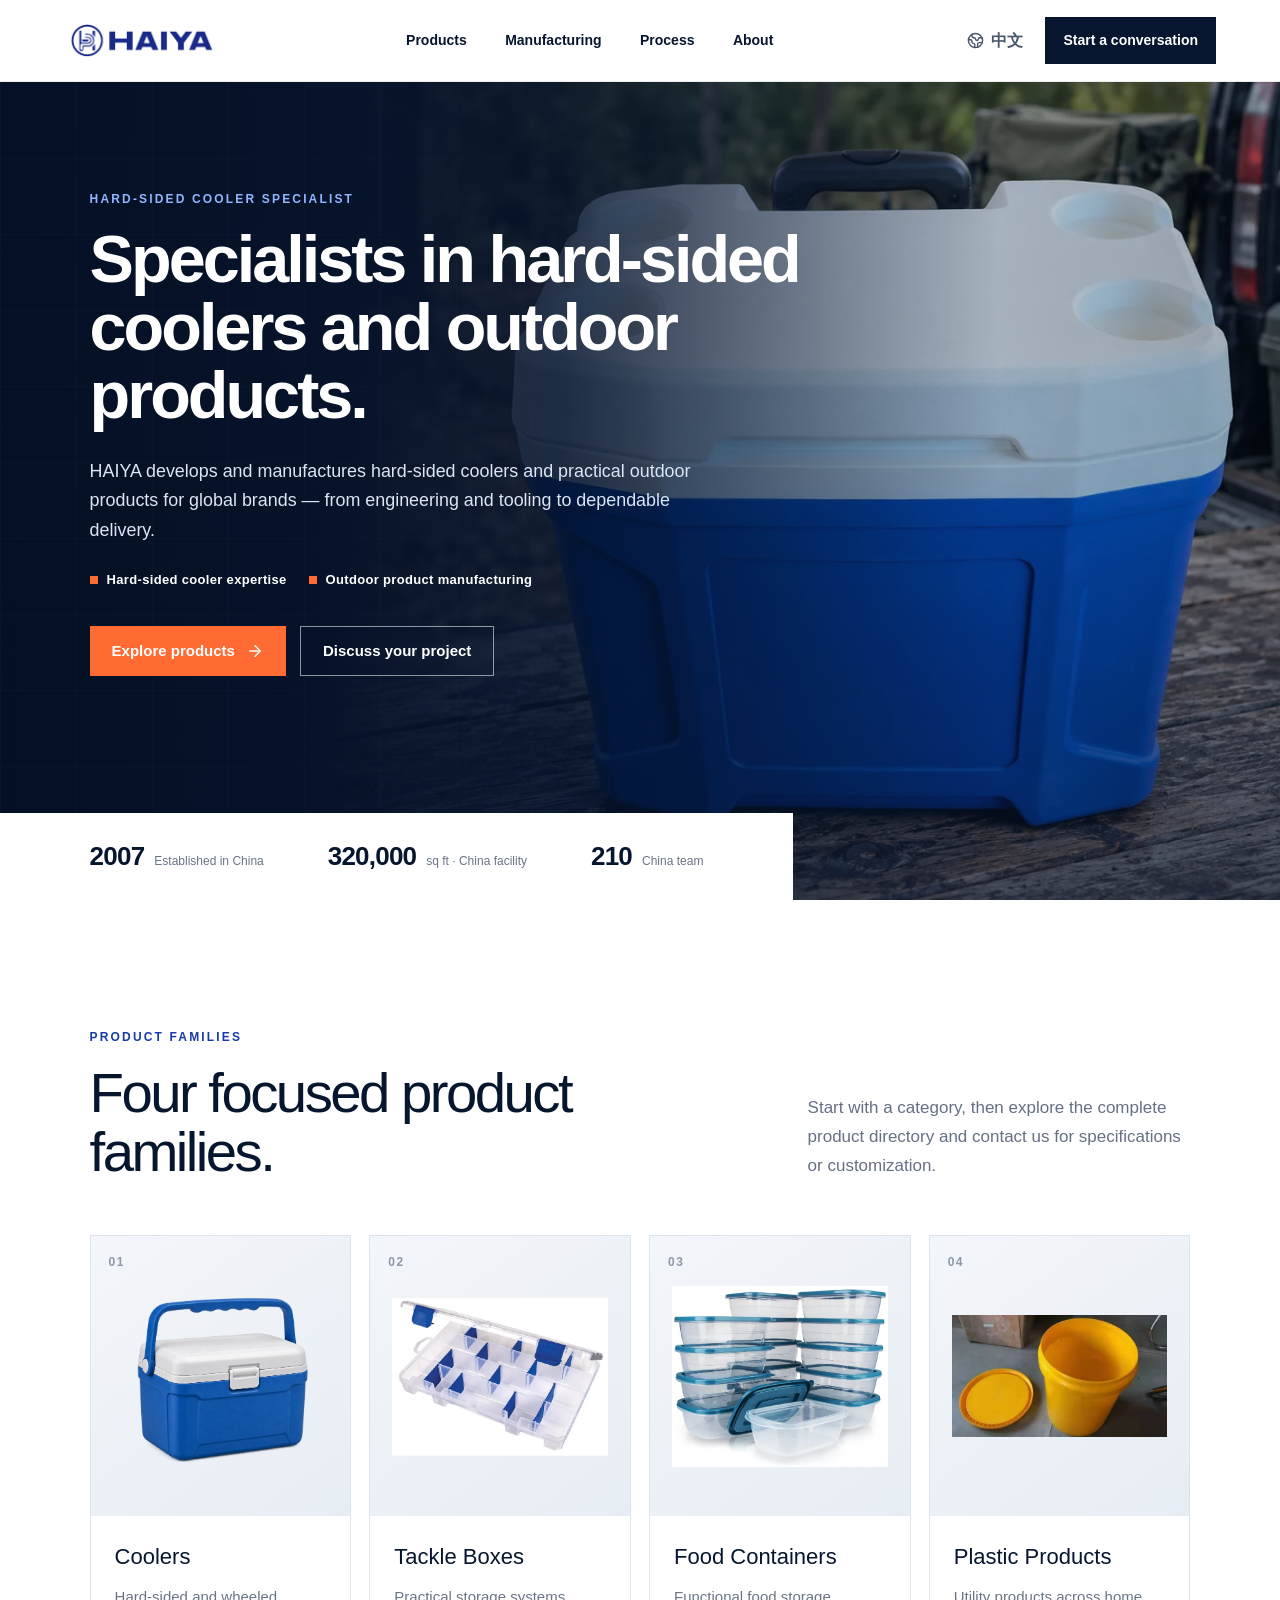
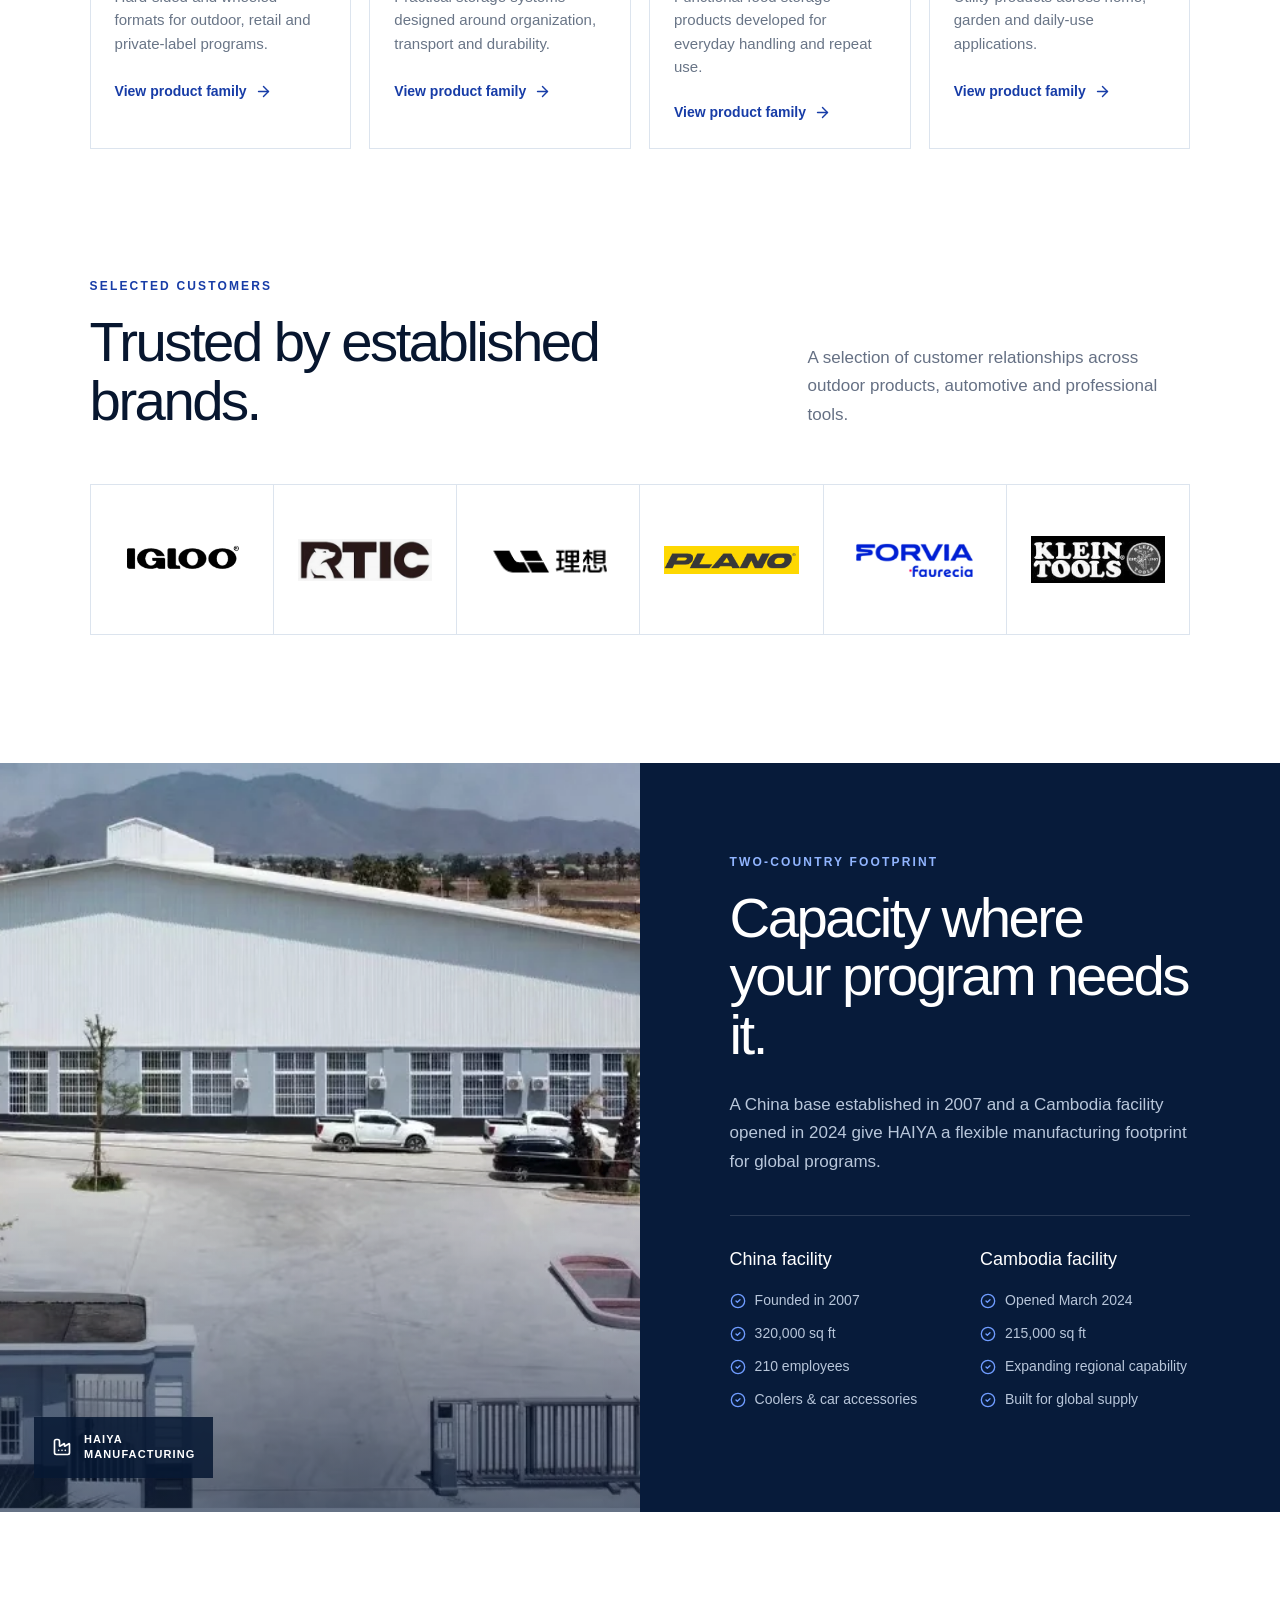
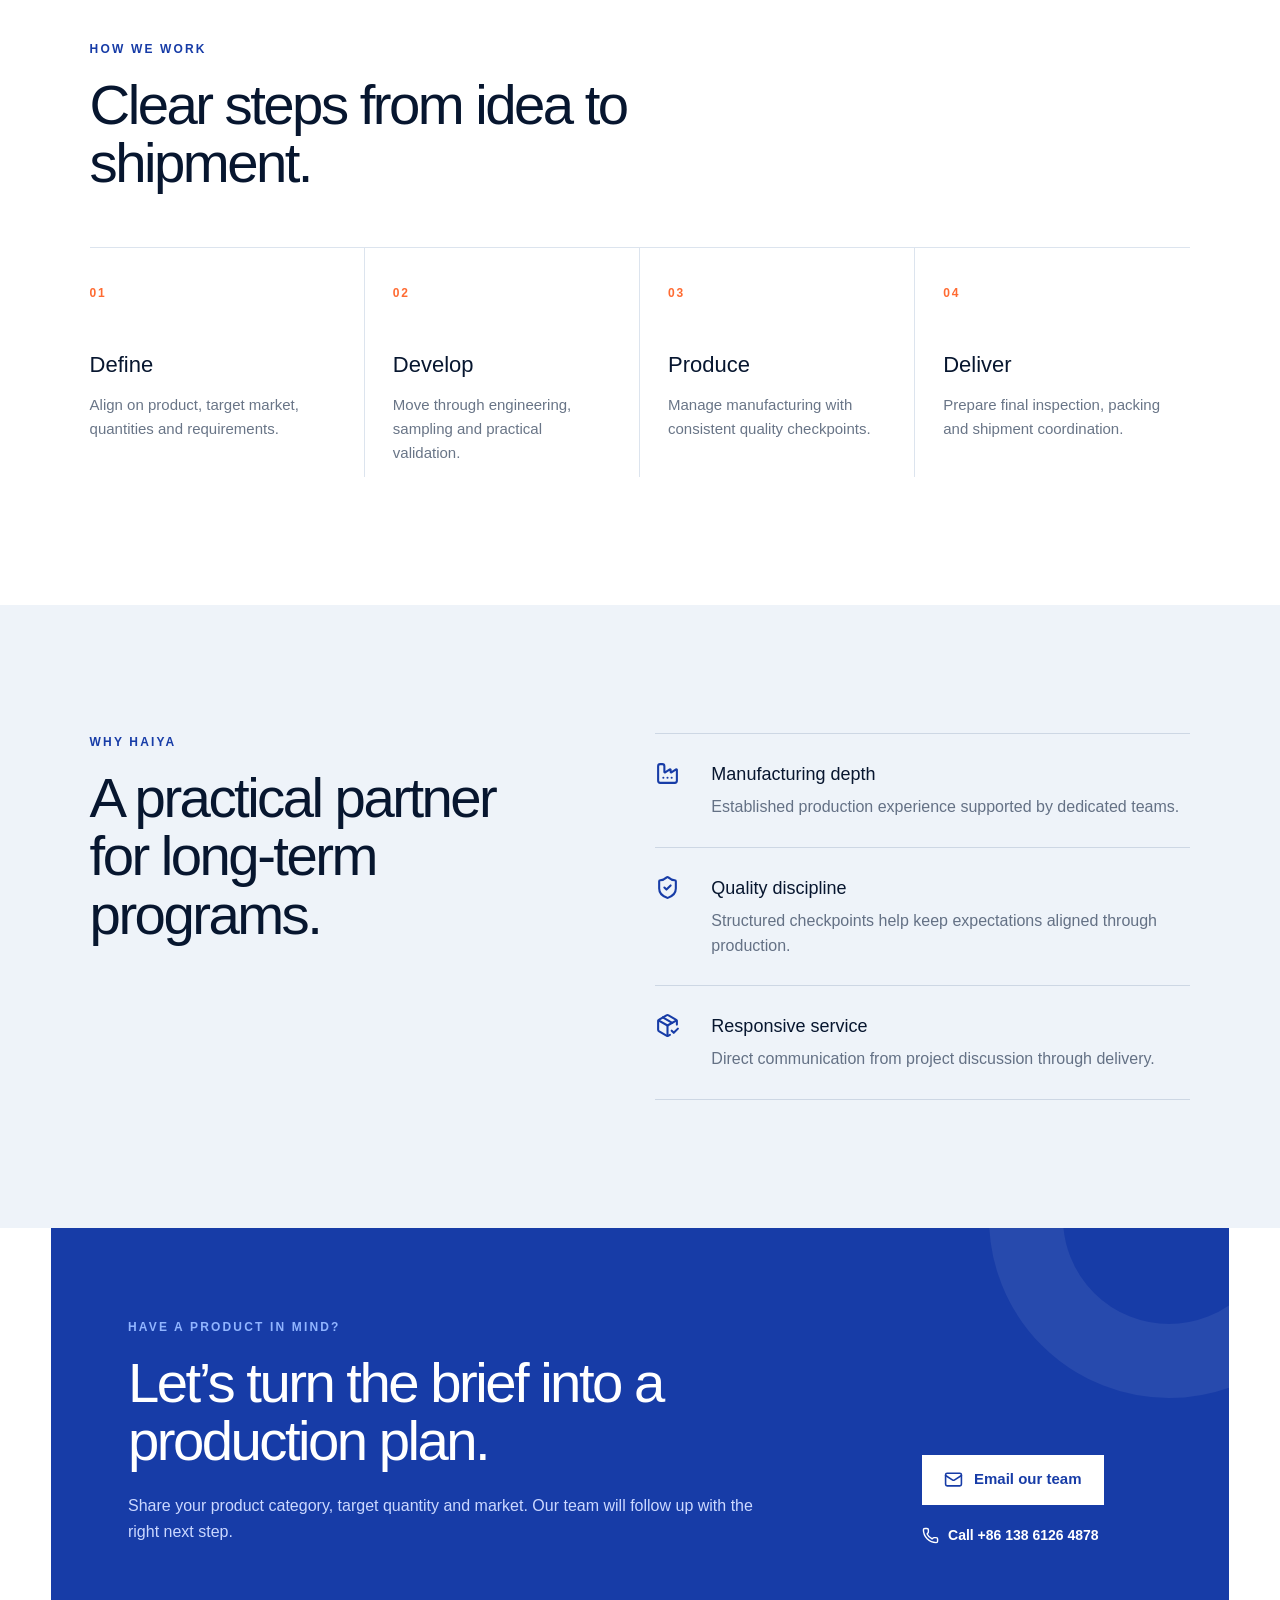
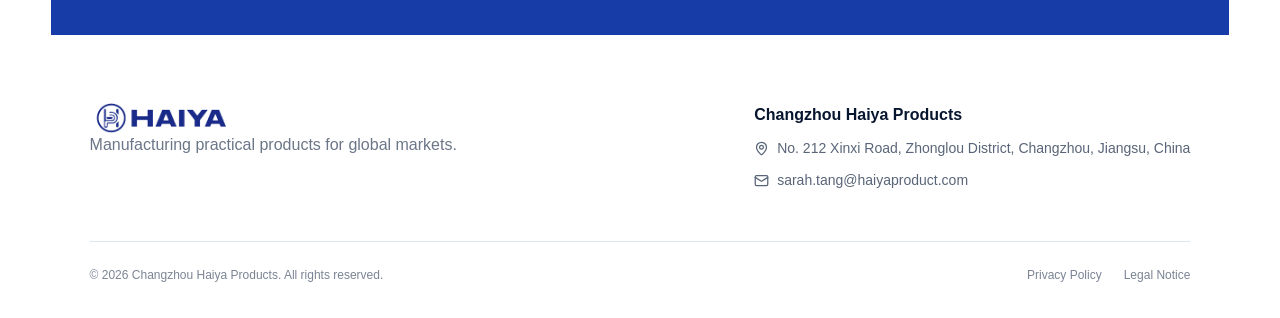
==== commit fc21eccc: "Use real cooler product in homepage hero" ====
--- a/index.html
+++ b/index.html
@@ -1,2 +1,2 @@
-<!DOCTYPE html><html lang="en"><head><meta charSet="utf-8"/><meta name="viewport" content="width=device-width, initial-scale=1"/><link rel="stylesheet" href="/_next/static/css/index.D2TYxPyw.css" data-rsc-css-href="/_next/static/css/index.D2TYxPyw.css" data-precedence="vite-rsc/importer-resources"/><link rel="modulepreload" fetchPriority="low" href="/_next/static/chunks/index-Cj4lqxFA.js"/><script src="/_next/static/chunks/rolldown-runtime-C60lm6uB.js" type="module" async=""></script><script src="/_next/static/chunks/framework-D_rUT4EX.js" type="module" async=""></script><link rel="modulepreload" href="/_next/static/chunks/layout-segment-context-bTaqYQ6W.js" crossorigin=""/><link rel="modulepreload" href="/_next/static/chunks/page-BWRO8Wmt.js" crossorigin=""/><link rel="modulepreload" href="/_next/static/chunks/site-footer-D-RrSYYw.js" crossorigin=""/><title>HAIYA | Coolers &amp; Practical Products Manufacturing</title><meta name="description" content="HAIYA manufactures coolers, tackle boxes, food containers and practical plastic products across China and Cambodia."/><link rel="shortcut icon" href="/favicon.svg"/><link rel="icon" href="/favicon.svg"/><script>Object.assign(((self[Symbol.for("vinext.navigationRuntime")]??={bootstrap:{routeManifest:null},functions:{}}).bootstrap.rsc??={rsc:[]}),{params:{},nav:{"pathname":"/","searchParams":[]}})</script><link rel="modulepreload" href="/_next/static/chunks/index-Cj4lqxFA.js" />
-</head><body class="antialiased"><main class="site-shell"><header class="topbar"><a href="#top" class="brand" aria-label="HAIYA home"><img src="/images/haiya-logo.png" alt="HAIYA"/></a><nav class="nav " aria-label="Main navigation"><a href="/products">Products</a><a href="/manufacturing">Manufacturing</a><a href="/oem">Process</a><a href="/about">About</a></nav><div class="header-actions"><button class="language" aria-label="Switch language"><svg xmlns="http://www.w3.org/2000/svg" width="17" height="17" viewBox="0 0 24 24" fill="none" stroke="currentColor" stroke-width="2" stroke-linecap="round" stroke-linejoin="round" class="lucide lucide-earth" aria-hidden="true"><path d="M21.54 15H17a2 2 0 0 0-2 2v4.54"></path><path d="M7 3.34V5a3 3 0 0 0 3 3a2 2 0 0 1 2 2c0 1.1.9 2 2 2a2 2 0 0 0 2-2c0-1.1.9-2 2-2h3.17"></path><path d="M11 21.95V18a2 2 0 0 0-2-2a2 2 0 0 1-2-2v-1a2 2 0 0 0-2-2H2.05"></path><circle cx="12" cy="12" r="10"></circle></svg>中文</button><a class="header-cta" href="/contact">Start a conversation</a><button class="menu-button" aria-label="Toggle menu"><svg xmlns="http://www.w3.org/2000/svg" width="24" height="24" viewBox="0 0 24 24" fill="none" stroke="currentColor" stroke-width="2" stroke-linecap="round" stroke-linejoin="round" class="lucide lucide-menu" aria-hidden="true"><path d="M4 5h16"></path><path d="M4 12h16"></path><path d="M4 19h16"></path></svg></button></div></header><section class="hero" id="top"><img class="hero-background" src="/images/china-factory.webp" alt="HAIYA Changzhou manufacturing facility" fetchPriority="high" decoding="async"/><div class="hero-shade"></div><div class="hero-grid"></div><div class="hero-content hero-content-en"><p class="eyebrow light">HARD-SIDED COOLER SPECIALIST</p><h1 class="hero-title-en">Specialists in hard-sided coolers and outdoor products.</h1><p class="hero-copy">HAIYA develops and manufactures hard-sided coolers and practical outdoor products for global brands — from engineering and tooling to dependable delivery.</p><div class="hero-specialties" aria-label="Core specialties"><span>Hard-sided cooler expertise</span><span>Outdoor product manufacturing</span></div><div class="hero-actions"><a class="button button-primary" href="#products">Explore products<svg xmlns="http://www.w3.org/2000/svg" width="18" height="18" viewBox="0 0 24 24" fill="none" stroke="currentColor" stroke-width="2" stroke-linecap="round" stroke-linejoin="round" class="lucide lucide-arrow-right" aria-hidden="true"><path d="M5 12h14"></path><path d="m12 5 7 7-7 7"></path></svg></a><a class="button button-ghost" href="#contact">Discuss your project</a></div></div><div class="stats-strip"><div><strong>2007</strong><span>Established in China</span></div><div><strong>320,000</strong><span>sq ft · <!-- -->China facility</span></div><div><strong>210</strong><span>China team</span></div></div></section><section class="section products" id="products"><div class="section-heading"><div><p class="eyebrow">PRODUCT FAMILIES</p><h2>Four focused product families.</h2></div><p>Start with a category, then explore the complete product directory and contact us for specifications or customization.</p></div><div class="product-grid"><article class="product-card"><div class="product-image"><span>0<!-- -->1</span><img src="/images/cooler-compact-no-logo.webp" alt="Coolers" loading="lazy" decoding="async"/></div><div class="product-body"><h3>Coolers</h3><p>Hard-sided and wheeled formats for outdoor, retail and private-label programs.</p><a href="/products">View product family<svg xmlns="http://www.w3.org/2000/svg" width="17" height="17" viewBox="0 0 24 24" fill="none" stroke="currentColor" stroke-width="2" stroke-linecap="round" stroke-linejoin="round" class="lucide lucide-arrow-right" aria-hidden="true"><path d="M5 12h14"></path><path d="m12 5 7 7-7 7"></path></svg></a></div></article><article class="product-card"><div class="product-image"><span>0<!-- -->2</span><img src="/images/tackle-box.webp" alt="Tackle Boxes" loading="lazy" decoding="async"/></div><div class="product-body"><h3>Tackle Boxes</h3><p>Practical storage systems designed around organization, transport and durability.</p><a href="/products">View product family<svg xmlns="http://www.w3.org/2000/svg" width="17" height="17" viewBox="0 0 24 24" fill="none" stroke="currentColor" stroke-width="2" stroke-linecap="round" stroke-linejoin="round" class="lucide lucide-arrow-right" aria-hidden="true"><path d="M5 12h14"></path><path d="m12 5 7 7-7 7"></path></svg></a></div></article><article class="product-card"><div class="product-image"><span>0<!-- -->3</span><img src="/images/food-container.webp" alt="Food Containers" loading="lazy" decoding="async"/></div><div class="product-body"><h3>Food Containers</h3><p>Functional food storage products developed for everyday handling and repeat use.</p><a href="/products">View product family<svg xmlns="http://www.w3.org/2000/svg" width="17" height="17" viewBox="0 0 24 24" fill="none" stroke="currentColor" stroke-width="2" stroke-linecap="round" stroke-linejoin="round" class="lucide lucide-arrow-right" aria-hidden="true"><path d="M5 12h14"></path><path d="m12 5 7 7-7 7"></path></svg></a></div></article><article class="product-card"><div class="product-image"><span>0<!-- -->4</span><img src="/images/plastic-products.webp" alt="Plastic Products" loading="lazy" decoding="async"/></div><div class="product-body"><h3>Plastic Products</h3><p>Utility products across home, garden and daily-use applications.</p><a href="/products">View product family<svg xmlns="http://www.w3.org/2000/svg" width="17" height="17" viewBox="0 0 24 24" fill="none" stroke="currentColor" stroke-width="2" stroke-linecap="round" stroke-linejoin="round" class="lucide lucide-arrow-right" aria-hidden="true"><path d="M5 12h14"></path><path d="m12 5 7 7-7 7"></path></svg></a></div></article></div></section><section class="section customers" aria-labelledby="customers-title"><div class="section-heading customers-heading"><div><p class="eyebrow">SELECTED CUSTOMERS</p><h2 id="customers-title">Trusted by established brands.</h2></div><p>A selection of customer relationships across outdoor products, automotive and professional tools.</p></div><div class="customer-grid"><div class="customer-logo"><img src="/images/customer-igloo.png" alt="IGLOO" loading="lazy" decoding="async"/></div><div class="customer-logo"><img src="/images/customer-rtic.png" alt="RTIC" loading="lazy" decoding="async"/></div><div class="customer-logo"><img src="/images/customer-li-auto.png" alt="Li Auto" loading="lazy" decoding="async"/></div><div class="customer-logo"><img src="/images/customer-plano.png" alt="PLANO" loading="lazy" decoding="async"/></div><div class="customer-logo"><img src="/images/customer-forvia.png" alt="FORVIA Faurecia" loading="lazy" decoding="async"/></div><div class="customer-logo"><img src="/images/customer-klein-tools.png" alt="Klein Tools" loading="lazy" decoding="async"/></div></div></section><section class="manufacturing" id="manufacturing"><div class="mfg-image"><img src="/images/factory-hero.webp" alt="HAIYA factory campus" loading="lazy" decoding="async"/><div class="image-label"><svg xmlns="http://www.w3.org/2000/svg" width="20" height="20" viewBox="0 0 24 24" fill="none" stroke="currentColor" stroke-width="2" stroke-linecap="round" stroke-linejoin="round" class="lucide lucide-factory" aria-hidden="true"><path d="M12 16h.01"></path><path d="M16 16h.01"></path><path d="M3 19a2 2 0 0 0 2 2h14a2 2 0 0 0 2-2V8.5a.5.5 0 0 0-.769-.422l-4.462 2.844A.5.5 0 0 1 15 10.5v-2a.5.5 0 0 0-.769-.422L9.77 10.922A.5.5 0 0 1 9 10.5V5a2 2 0 0 0-2-2H5a2 2 0 0 0-2 2z"></path><path d="M8 16h.01"></path></svg><span>HAIYA<br/>MANUFACTURING</span></div></div><div class="mfg-content"><p class="eyebrow light">TWO-COUNTRY FOOTPRINT</p><h2>Capacity where your program needs it.</h2><p class="mfg-intro">A China base established in 2007 and a Cambodia facility opened in 2024 give HAIYA a flexible manufacturing footprint for global programs.</p><div class="factory-columns"><div><h3>China facility</h3><p><svg xmlns="http://www.w3.org/2000/svg" width="16" height="16" viewBox="0 0 24 24" fill="none" stroke="currentColor" stroke-width="2" stroke-linecap="round" stroke-linejoin="round" class="lucide lucide-circle-check" aria-hidden="true"><circle cx="12" cy="12" r="10"></circle><path d="m9 12 2 2 4-4"></path></svg>Founded in 2007</p><p><svg xmlns="http://www.w3.org/2000/svg" width="16" height="16" viewBox="0 0 24 24" fill="none" stroke="currentColor" stroke-width="2" stroke-linecap="round" stroke-linejoin="round" class="lucide lucide-circle-check" aria-hidden="true"><circle cx="12" cy="12" r="10"></circle><path d="m9 12 2 2 4-4"></path></svg>320,000 sq ft</p><p><svg xmlns="http://www.w3.org/2000/svg" width="16" height="16" viewBox="0 0 24 24" fill="none" stroke="currentColor" stroke-width="2" stroke-linecap="round" stroke-linejoin="round" class="lucide lucide-circle-check" aria-hidden="true"><circle cx="12" cy="12" r="10"></circle><path d="m9 12 2 2 4-4"></path></svg>210 employees</p><p><svg xmlns="http://www.w3.org/2000/svg" width="16" height="16" viewBox="0 0 24 24" fill="none" stroke="currentColor" stroke-width="2" stroke-linecap="round" stroke-linejoin="round" class="lucide lucide-circle-check" aria-hidden="true"><circle cx="12" cy="12" r="10"></circle><path d="m9 12 2 2 4-4"></path></svg>Coolers &amp; car accessories</p></div><div><h3>Cambodia facility</h3><p><svg xmlns="http://www.w3.org/2000/svg" width="16" height="16" viewBox="0 0 24 24" fill="none" stroke="currentColor" stroke-width="2" stroke-linecap="round" stroke-linejoin="round" class="lucide lucide-circle-check" aria-hidden="true"><circle cx="12" cy="12" r="10"></circle><path d="m9 12 2 2 4-4"></path></svg>Opened March 2024</p><p><svg xmlns="http://www.w3.org/2000/svg" width="16" height="16" viewBox="0 0 24 24" fill="none" stroke="currentColor" stroke-width="2" stroke-linecap="round" stroke-linejoin="round" class="lucide lucide-circle-check" aria-hidden="true"><circle cx="12" cy="12" r="10"></circle><path d="m9 12 2 2 4-4"></path></svg>215,000 sq ft</p><p><svg xmlns="http://www.w3.org/2000/svg" width="16" height="16" viewBox="0 0 24 24" fill="none" stroke="currentColor" stroke-width="2" stroke-linecap="round" stroke-linejoin="round" class="lucide lucide-circle-check" aria-hidden="true"><circle cx="12" cy="12" r="10"></circle><path d="m9 12 2 2 4-4"></path></svg>Expanding regional capability</p><p><svg xmlns="http://www.w3.org/2000/svg" width="16" height="16" viewBox="0 0 24 24" fill="none" stroke="currentColor" stroke-width="2" stroke-linecap="round" stroke-linejoin="round" class="lucide lucide-circle-check" aria-hidden="true"><circle cx="12" cy="12" r="10"></circle><path d="m9 12 2 2 4-4"></path></svg>Built for global supply</p></div></div></div></section><section class="section process" id="process"><div class="section-heading compact"><div><p class="eyebrow">HOW WE WORK</p><h2>Clear steps from idea to shipment.</h2></div></div><div class="steps"><article><span>01</span><h3>Define</h3><p>Align on product, target market, quantities and requirements.</p></article><article><span>02</span><h3>Develop</h3><p>Move through engineering, sampling and practical validation.</p></article><article><span>03</span><h3>Produce</h3><p>Manage manufacturing with consistent quality checkpoints.</p></article><article><span>04</span><h3>Deliver</h3><p>Prepare final inspection, packing and shipment coordination.</p></article></div></section><section class="section promises" id="about"><div class="promise-title"><p class="eyebrow">WHY HAIYA</p><h2>A practical partner for long-term programs.</h2></div><div class="promise-list"><article><svg xmlns="http://www.w3.org/2000/svg" width="25" height="25" viewBox="0 0 24 24" fill="none" stroke="currentColor" stroke-width="2" stroke-linecap="round" stroke-linejoin="round" class="lucide lucide-factory" aria-hidden="true"><path d="M12 16h.01"></path><path d="M16 16h.01"></path><path d="M3 19a2 2 0 0 0 2 2h14a2 2 0 0 0 2-2V8.5a.5.5 0 0 0-.769-.422l-4.462 2.844A.5.5 0 0 1 15 10.5v-2a.5.5 0 0 0-.769-.422L9.77 10.922A.5.5 0 0 1 9 10.5V5a2 2 0 0 0-2-2H5a2 2 0 0 0-2 2z"></path><path d="M8 16h.01"></path></svg><div><h3>Manufacturing depth</h3><p>Established production experience supported by dedicated teams.</p></div></article><article><svg xmlns="http://www.w3.org/2000/svg" width="25" height="25" viewBox="0 0 24 24" fill="none" stroke="currentColor" stroke-width="2" stroke-linecap="round" stroke-linejoin="round" class="lucide lucide-shield-check" aria-hidden="true"><path d="M20 13c0 5-3.5 7.5-7.66 8.95a1 1 0 0 1-.67-.01C7.5 20.5 4 18 4 13V6a1 1 0 0 1 1-1c2 0 4.5-1.2 6.24-2.72a1.17 1.17 0 0 1 1.52 0C14.51 3.81 17 5 19 5a1 1 0 0 1 1 1z"></path><path d="m9 12 2 2 4-4"></path></svg><div><h3>Quality discipline</h3><p>Structured checkpoints help keep expectations aligned through production.</p></div></article><article><svg xmlns="http://www.w3.org/2000/svg" width="25" height="25" viewBox="0 0 24 24" fill="none" stroke="currentColor" stroke-width="2" stroke-linecap="round" stroke-linejoin="round" class="lucide lucide-package-check" aria-hidden="true"><path d="M12 22V12"></path><path d="m16 17 2 2 4-4"></path><path d="M21 11.127V8a2 2 0 0 0-1-1.73l-7-4a2 2 0 0 0-2 0l-7 4A2 2 0 0 0 3 8v8a2 2 0 0 0 1 1.729l7 4a2 2 0 0 0 2 .001l1.32-.753"></path><path d="M3.29 7 12 12l8.71-5"></path><path d="m7.5 4.27 8.997 5.148"></path></svg><div><h3>Responsive service</h3><p>Direct communication from project discussion through delivery.</p></div></article></div></section><section class="contact" id="contact"><div><p class="eyebrow light">HAVE A PRODUCT IN MIND?</p><h2>Let’s turn the brief into a production plan.</h2><p>Share your product category, target quantity and market. Our team will follow up with the right next step.</p></div><div class="contact-actions"><a class="button button-white" href="mailto:sarah.tang@haiyaproduct.com"><svg xmlns="http://www.w3.org/2000/svg" width="19" height="19" viewBox="0 0 24 24" fill="none" stroke="currentColor" stroke-width="2" stroke-linecap="round" stroke-linejoin="round" class="lucide lucide-mail" aria-hidden="true"><path d="m22 7-8.991 5.727a2 2 0 0 1-2.009 0L2 7"></path><rect x="2" y="4" width="20" height="16" rx="2"></rect></svg>Email our team</a><a class="phone-link" href="tel:+8613861264878"><svg xmlns="http://www.w3.org/2000/svg" width="17" height="17" viewBox="0 0 24 24" fill="none" stroke="currentColor" stroke-width="2" stroke-linecap="round" stroke-linejoin="round" class="lucide lucide-phone" aria-hidden="true"><path d="M13.832 16.568a1 1 0 0 0 1.213-.303l.355-.465A2 2 0 0 1 17 15h3a2 2 0 0 1 2 2v3a2 2 0 0 1-2 2A18 18 0 0 1 2 4a2 2 0 0 1 2-2h3a2 2 0 0 1 2 2v3a2 2 0 0 1-.8 1.6l-.468.351a1 1 0 0 0-.292 1.233 14 14 0 0 0 6.392 6.384"></path></svg>Call +86 138 6126 4878</a></div></section><footer><div class="footer-brand"><img src="/images/haiya-logo.png" alt="HAIYA"/><p>Manufacturing practical products for global markets.</p></div><div class="footer-contact"><strong>Changzhou Haiya Products</strong><span><svg xmlns="http://www.w3.org/2000/svg" width="15" height="15" viewBox="0 0 24 24" fill="none" stroke="currentColor" stroke-width="2" stroke-linecap="round" stroke-linejoin="round" class="lucide lucide-map-pin" aria-hidden="true"><path d="M20 10c0 4.993-5.539 10.193-7.399 11.799a1 1 0 0 1-1.202 0C9.539 20.193 4 14.993 4 10a8 8 0 0 1 16 0"></path><circle cx="12" cy="10" r="3"></circle></svg>No. 212 Xinxi Road, Zhonglou District, Changzhou, Jiangsu, China</span><a href="mailto:sarah.tang@haiyaproduct.com"><svg xmlns="http://www.w3.org/2000/svg" width="15" height="15" viewBox="0 0 24 24" fill="none" stroke="currentColor" stroke-width="2" stroke-linecap="round" stroke-linejoin="round" class="lucide lucide-mail" aria-hidden="true"><path d="m22 7-8.991 5.727a2 2 0 0 1-2.009 0L2 7"></path><rect x="2" y="4" width="20" height="16" rx="2"></rect></svg>sarah.tang@haiyaproduct.com</a></div><div class="footer-legal"><span>© 2026 <!-- -->Changzhou Haiya Products. All rights reserved.</span><nav aria-label="Legal information"><a href="/privacy">Privacy Policy</a><a href="/legal">Legal Notice</a></nav></div></footer><button class="back-to-top " aria-label="Back to top" title="Back to top"><svg xmlns="http://www.w3.org/2000/svg" width="22" height="22" viewBox="0 0 24 24" fill="none" stroke="currentColor" stroke-width="2" stroke-linecap="round" stroke-linejoin="round" class="lucide lucide-arrow-up" aria-hidden="true"><path d="m5 12 7-7 7 7"></path><path d="M12 19V5"></path></svg></button></main><script type="module" src="/_next/static/chunks/index-Cj4lqxFA.js" id="_R_" async=""></script><script>((self[Symbol.for("vinext.navigationRuntime")]??={bootstrap:{routeManifest:null},functions:{}}).bootstrap.rsc??={rsc:[]}).rsc.push("2:I[\"8c0f216c4604\",[],\"Children\",1]\n")</script><script>((self[Symbol.for("vinext.navigationRuntime")]??={bootstrap:{routeManifest:null},functions:{}}).bootstrap.rsc??={rsc:[]}).rsc.push("3:I[\"593f344dc510\",[],\"GlobalErrorBoundary\",1]\n")</script><script>((self[Symbol.for("vinext.navigationRuntime")]??={bootstrap:{routeManifest:null},functions:{}}).bootstrap.rsc??={rsc:[]}).rsc.push("4:I[\"0b874ad30386\",[],\"default\",1]\n")</script><script>((self[Symbol.for("vinext.navigationRuntime")]??={bootstrap:{routeManifest:null},functions:{}}).bootstrap.rsc??={rsc:[]}).rsc.push("5:I[\"593f344dc510\",[],\"ErrorBoundary\",1]\n")</script><script>((self[Symbol.for("vinext.navigationRuntime")]??={bootstrap:{routeManifest:null},functions:{}}).bootstrap.rsc??={rsc:[]}).rsc.push("6:I[\"15c18cfaeeff\",[],\"LayoutSegmentProvider\",1]\n")</script><script>((self[Symbol.for("vinext.navigationRuntime")]??={bootstrap:{routeManifest:null},functions:{}}).bootstrap.rsc??={rsc:[]}).rsc.push("7:I[\"8c0f216c4604\",[],\"Slot\",1]\n")</script><script>((self[Symbol.for("vinext.navigationRuntime")]??={bootstrap:{routeManifest:null},functions:{}}).bootstrap.rsc??={rsc:[]}).rsc.push("8:I[\"593f344dc510\",[],\"NotFoundBoundary\",1]\n")</script><script>((self[Symbol.for("vinext.navigationRuntime")]??={bootstrap:{routeManifest:null},functions:{}}).bootstrap.rsc??={rsc:[]}).rsc.push("9:I[\"9276801271d6\",[],\"AppRouterScrollTarget\",1]\n")</script><script>((self[Symbol.for("vinext.navigationRuntime")]??={bootstrap:{routeManifest:null},functions:{}}).bootstrap.rsc??={rsc:[]}).rsc.push("a:I[\"593f344dc510\",[],\"RedirectBoundary\",1]\n")</script><script>((self[Symbol.for("vinext.navigationRuntime")]??={bootstrap:{routeManifest:null},functions:{}}).bootstrap.rsc??={rsc:[]}).rsc.push(":HL[\"/_next/static/css/index.D2TYxPyw.css\",\"style\"     ]\n")</script><script>((self[Symbol.for("vinext.navigationRuntime")]??={bootstrap:{routeManifest:null},functions:{}}).bootstrap.rsc??={rsc:[]}).rsc.push("0:{\"page:/\":\"$L1\",\"layout:/\":[[[\"$\",\"link\",\"css:/_next/static/css/index.D2TYxPyw.css\",{\"rel\":\"stylesheet\",\"precedence\":\"vite-rsc/importer-resources\",\"href\":\"/_next/static/css/index.D2TYxPyw.css\",\"data-rsc-css-href\":\"/_next/static/css/index.D2TYxPyw.css\"}],\"$undefined\"],[\"$\",\"html\",null,{\"lang\":\"en\",\"children\":[\"$\",\"body\",null,{\"className\":\"antialiased\",\"children\":[\"$\",\"$L2\",null,{}]}]}]],\"route:/\":[[[\"$\",\"meta\",null,{\"charSet\":\"utf-8\"}],[[\"$\",\"title\",\"0\",{\"children\":\"HAIYA | Coolers \u0026 Practical Products Manufacturing\"}],[\"$\",\"meta\",\"1\",{\"name\":\"description\",\"content\":\"HAIYA manufactures coolers, tackle boxes, food containers and practical plastic products across China and Cambodia.\"}],[\"$\",\"link\",\"2\",{\"data-vinext-streamed-icon\":\"$undefined\",\"rel\":\"shortcut icon\",\"href\":\"/favicon.svg\",\"type\":\"$undefined\",\"sizes\":\"$undefined\",\"color\":\"$undefined\",\"media\":\"$undefined\",\"fetchPriority\":\"$undefined\"}],[\"$\",\"link\",\"3\",{\"data-vinext-streamed-icon\":\"$undefined\",\"rel\":\"icon\",\"href\":\"/favicon.svg\",\"type\":\"$undefined\",\"sizes\":\"$undefined\",\"color\":\"$undefined\",\"media\":\"$undefined\",\"fetchPriority\":\"$undefined\"}]],[[\"$\",\"meta\",\"0\",{\"name\":\"viewport\",\"content\":\"width=device-width, initial-scale=1\"}]]],[\"$\",\"$L3\",null,{\"fallback\":\"$4\",\"children\":[\"$\",\"$L5\",null,{\"fallback\":\"$4\",\"children\":[\"$\",\"$L6\",null,{\"providerId\":\"layout:/\",\"segmentMap\":{\"children\":[]},\"children\":[\"$\",\"$L7\",null,{\"id\":\"layout:/\",\"parallelSlots\":\"$undefined\",\"children\":[\"$\",\"$L8\",null,{\"resetKey\":\"\",\"fallback\":[[\"$\",\"title\",null,{\"children\":\"404: This page could not be found.\"}],[\"$\",\"div\",null,{\"style\":{\"fontFamily\":\"system-ui,\\\"Segoe UI\\\",Roboto,Helvetica,Arial,sans-serif,\\\"Apple Color Emoji\\\",\\\"Segoe UI Emoji\\\"\",\"height\":\"100vh\",\"textAlign\":\"center\",\"display\":\"flex\",\"flexDirection\":\"column\",\"alignItems\":\"center\",\"justifyContent\":\"center\"},\"children\":[\"$\",\"div\",null,{\"children\":[[\"$\",\"style\",null,{\"dangerouslySetInnerHTML\":{\"__html\":\"body{color:#000;background:#fff;margin:0}.next-error-h1{border-right:1px solid rgba(0,0,0,.3)}@media (prefers-color-scheme:dark){body{color:#fff;background:#000}.next-error-h1{border-right:1px solid rgba(255,255,255,.3)}}\"}}],[\"$\",\"h1\",null,{\"className\":\"next-error-h1\",\"style\":{\"display\":\"inline-block\",\"margin\":\"0 20px 0 0\",\"padding\":\"0 23px 0 0\",\"fontSize\":24,\"fontWeight\":500,\"verticalAlign\":\"top\",\"lineHeight\":\"49px\"},\"children\":404}],[\"$\",\"div\",null,{\"style\":{\"display\":\"inline-block\"},\"children\":[\"$\",\"h2\",null,{\"style\":{\"fontSize\":14,\"fontWeight\":400,\"lineHeight\":\"49px\",\"margin\":0},\"children\":\"This page could not be found.\"}]}]]}]}]],\"children\":[\"$\",\"$L9\",null,{\"children\":[\"$\",\"$La\",null,{\"children\":[[\"$\",\"$L6\",null,{\"providerId\":\"page:/\",\"segmentMap\":{\"children\":[\"__PAGE__\"]},\"children\":[\"$\",\"$L7\",null,{\"id\":\"page:/\"}]}],null]}]}]}]}]}]}]}],null,null],\"__route\":\"route:/\",\"__interceptionContext\":null,\"__layoutIds\":[\"layout:/\"],\"__rootLayout\":\"/\",\"__bfcacheSegmentIdentities\":{\"layout:/\":\"[\\\"layout\\\",\\\"layout:/\\\",\\\"root-boundary:/\\\",\\\"\\\"]\",\"page:/\":\"[\\\"page\\\",\\\"page:/\\\",\\\"root-boundary:/\\\",\\\"\\\"]\"},\"__srcPage\":[\"page\"],\"__layoutFlags\":{\"layout:/\":\"s\"},\"__artifactCompatibility\":{\"schemaVersion\":1,\"graphVersion\":\"app-route-graph:1177fd80f83fa7b0\",\"deploymentVersion\":\"c4989cfe-08ff-467d-8546-078e96d0bc93\",\"appElementsSchemaVersion\":1,\"rscPayloadSchemaVersion\":1,\"rootBoundaryId\":\"/\",\"renderEpoch\":null}}\n")</script><script>((self[Symbol.for("vinext.navigationRuntime")]??={bootstrap:{routeManifest:null},functions:{}}).bootstrap.rsc??={rsc:[]}).rsc.push("b:I[\"6efdf509a785\",[],\"default\",1]\n")</script><script>((self[Symbol.for("vinext.navigationRuntime")]??={bootstrap:{routeManifest:null},functions:{}}).bootstrap.rsc??={rsc:[]}).rsc.push("1:[\"$\",\"$Lb\",null,{\"params\":\"$@c\",\"searchParams\":\"$@d\"}]\n")</script><script>((self[Symbol.for("vinext.navigationRuntime")]??={bootstrap:{routeManifest:null},functions:{}}).bootstrap.rsc??={rsc:[]}).rsc.push("c:{}\n")</script><script>((self[Symbol.for("vinext.navigationRuntime")]??={bootstrap:{routeManifest:null},functions:{}}).bootstrap.rsc??={rsc:[]}).rsc.push("d:{}\n")</script><script>Object.assign(((self[Symbol.for("vinext.navigationRuntime")]??={bootstrap:{routeManifest:null},functions:{}}).bootstrap.rsc??={rsc:[]}),{"initialCacheKind":"dynamic"});((self[Symbol.for("vinext.navigationRuntime")]??={bootstrap:{routeManifest:null},functions:{}}).bootstrap.rsc??={rsc:[]}).done=true</script></body></html>+<!DOCTYPE html><html lang="en"><head><meta charSet="utf-8"/><meta name="viewport" content="width=device-width, initial-scale=1"/><link rel="stylesheet" href="/_next/static/css/index.DsYa-2ue.css" data-rsc-css-href="/_next/static/css/index.DsYa-2ue.css" data-precedence="vite-rsc/importer-resources"/><link rel="modulepreload" fetchPriority="low" href="/_next/static/chunks/index-786B0zS1.js"/><script src="/_next/static/chunks/rolldown-runtime-C60lm6uB.js" type="module" async=""></script><script src="/_next/static/chunks/framework-D_rUT4EX.js" type="module" async=""></script><link rel="modulepreload" href="/_next/static/chunks/layout-segment-context-CLNQMLIu.js" crossorigin=""/><link rel="modulepreload" href="/_next/static/chunks/page-ZKOurgkl.js" crossorigin=""/><link rel="modulepreload" href="/_next/static/chunks/site-footer-D-RrSYYw.js" crossorigin=""/><title>HAIYA | Coolers &amp; Practical Products Manufacturing</title><meta name="description" content="HAIYA manufactures coolers, tackle boxes, food containers and practical plastic products across China and Cambodia."/><link rel="shortcut icon" href="/favicon.svg"/><link rel="icon" href="/favicon.svg"/><script>Object.assign(((self[Symbol.for("vinext.navigationRuntime")]??={bootstrap:{routeManifest:null},functions:{}}).bootstrap.rsc??={rsc:[]}),{params:{},nav:{"pathname":"/","searchParams":[]}})</script><link rel="modulepreload" href="/_next/static/chunks/index-786B0zS1.js" />
+</head><body class="antialiased"><main class="site-shell"><header class="topbar"><a href="#top" class="brand" aria-label="HAIYA home"><img src="/images/haiya-logo.png" alt="HAIYA"/></a><nav class="nav " aria-label="Main navigation"><a href="/products">Products</a><a href="/manufacturing">Manufacturing</a><a href="/oem">Process</a><a href="/about">About</a></nav><div class="header-actions"><button class="language" aria-label="Switch language"><svg xmlns="http://www.w3.org/2000/svg" width="17" height="17" viewBox="0 0 24 24" fill="none" stroke="currentColor" stroke-width="2" stroke-linecap="round" stroke-linejoin="round" class="lucide lucide-earth" aria-hidden="true"><path d="M21.54 15H17a2 2 0 0 0-2 2v4.54"></path><path d="M7 3.34V5a3 3 0 0 0 3 3a2 2 0 0 1 2 2c0 1.1.9 2 2 2a2 2 0 0 0 2-2c0-1.1.9-2 2-2h3.17"></path><path d="M11 21.95V18a2 2 0 0 0-2-2a2 2 0 0 1-2-2v-1a2 2 0 0 0-2-2H2.05"></path><circle cx="12" cy="12" r="10"></circle></svg>中文</button><a class="header-cta" href="/contact">Start a conversation</a><button class="menu-button" aria-label="Toggle menu"><svg xmlns="http://www.w3.org/2000/svg" width="24" height="24" viewBox="0 0 24 24" fill="none" stroke="currentColor" stroke-width="2" stroke-linecap="round" stroke-linejoin="round" class="lucide lucide-menu" aria-hidden="true"><path d="M4 5h16"></path><path d="M4 12h16"></path><path d="M4 19h16"></path></svg></button></div></header><section class="hero" id="top"><img class="hero-background" src="/images/outdoor-cooler-hero.webp" alt="HAIYA hard-sided cooler in an outdoor setting" fetchPriority="high" decoding="async"/><div class="hero-shade"></div><div class="hero-grid"></div><div class="hero-content hero-content-en"><p class="eyebrow light">HARD-SIDED COOLER SPECIALIST</p><h1 class="hero-title-en">Specialists in hard-sided coolers and outdoor products.</h1><p class="hero-copy">HAIYA develops and manufactures hard-sided coolers and practical outdoor products for global brands — from engineering and tooling to dependable delivery.</p><div class="hero-specialties" aria-label="Core specialties"><span>Hard-sided cooler expertise</span><span>Outdoor product manufacturing</span></div><div class="hero-actions"><a class="button button-primary" href="#products">Explore products<svg xmlns="http://www.w3.org/2000/svg" width="18" height="18" viewBox="0 0 24 24" fill="none" stroke="currentColor" stroke-width="2" stroke-linecap="round" stroke-linejoin="round" class="lucide lucide-arrow-right" aria-hidden="true"><path d="M5 12h14"></path><path d="m12 5 7 7-7 7"></path></svg></a><a class="button button-ghost" href="#contact">Discuss your project</a></div></div><div class="stats-strip"><div><strong>2007</strong><span>Established in China</span></div><div><strong>320,000</strong><span>sq ft · <!-- -->China facility</span></div><div><strong>210</strong><span>China team</span></div></div></section><section class="section products" id="products"><div class="section-heading"><div><p class="eyebrow">PRODUCT FAMILIES</p><h2>Four focused product families.</h2></div><p>Start with a category, then explore the complete product directory and contact us for specifications or customization.</p></div><div class="product-grid"><article class="product-card"><div class="product-image"><span>0<!-- -->1</span><img src="/images/cooler-compact-no-logo.webp" alt="Coolers" loading="lazy" decoding="async"/></div><div class="product-body"><h3>Coolers</h3><p>Hard-sided and wheeled formats for outdoor, retail and private-label programs.</p><a href="/products">View product family<svg xmlns="http://www.w3.org/2000/svg" width="17" height="17" viewBox="0 0 24 24" fill="none" stroke="currentColor" stroke-width="2" stroke-linecap="round" stroke-linejoin="round" class="lucide lucide-arrow-right" aria-hidden="true"><path d="M5 12h14"></path><path d="m12 5 7 7-7 7"></path></svg></a></div></article><article class="product-card"><div class="product-image"><span>0<!-- -->2</span><img src="/images/tackle-box.webp" alt="Tackle Boxes" loading="lazy" decoding="async"/></div><div class="product-body"><h3>Tackle Boxes</h3><p>Practical storage systems designed around organization, transport and durability.</p><a href="/products">View product family<svg xmlns="http://www.w3.org/2000/svg" width="17" height="17" viewBox="0 0 24 24" fill="none" stroke="currentColor" stroke-width="2" stroke-linecap="round" stroke-linejoin="round" class="lucide lucide-arrow-right" aria-hidden="true"><path d="M5 12h14"></path><path d="m12 5 7 7-7 7"></path></svg></a></div></article><article class="product-card"><div class="product-image"><span>0<!-- -->3</span><img src="/images/food-container.webp" alt="Food Containers" loading="lazy" decoding="async"/></div><div class="product-body"><h3>Food Containers</h3><p>Functional food storage products developed for everyday handling and repeat use.</p><a href="/products">View product family<svg xmlns="http://www.w3.org/2000/svg" width="17" height="17" viewBox="0 0 24 24" fill="none" stroke="currentColor" stroke-width="2" stroke-linecap="round" stroke-linejoin="round" class="lucide lucide-arrow-right" aria-hidden="true"><path d="M5 12h14"></path><path d="m12 5 7 7-7 7"></path></svg></a></div></article><article class="product-card"><div class="product-image"><span>0<!-- -->4</span><img src="/images/plastic-products.webp" alt="Plastic Products" loading="lazy" decoding="async"/></div><div class="product-body"><h3>Plastic Products</h3><p>Utility products across home, garden and daily-use applications.</p><a href="/products">View product family<svg xmlns="http://www.w3.org/2000/svg" width="17" height="17" viewBox="0 0 24 24" fill="none" stroke="currentColor" stroke-width="2" stroke-linecap="round" stroke-linejoin="round" class="lucide lucide-arrow-right" aria-hidden="true"><path d="M5 12h14"></path><path d="m12 5 7 7-7 7"></path></svg></a></div></article></div></section><section class="section customers" aria-labelledby="customers-title"><div class="section-heading customers-heading"><div><p class="eyebrow">SELECTED CUSTOMERS</p><h2 id="customers-title">Trusted by established brands.</h2></div><p>A selection of customer relationships across outdoor products, automotive and professional tools.</p></div><div class="customer-grid"><div class="customer-logo"><img src="/images/customer-igloo.png" alt="IGLOO" loading="lazy" decoding="async"/></div><div class="customer-logo"><img src="/images/customer-rtic.png" alt="RTIC" loading="lazy" decoding="async"/></div><div class="customer-logo"><img src="/images/customer-li-auto.png" alt="Li Auto" loading="lazy" decoding="async"/></div><div class="customer-logo"><img src="/images/customer-plano.png" alt="PLANO" loading="lazy" decoding="async"/></div><div class="customer-logo"><img src="/images/customer-forvia.png" alt="FORVIA Faurecia" loading="lazy" decoding="async"/></div><div class="customer-logo"><img src="/images/customer-klein-tools.png" alt="Klein Tools" loading="lazy" decoding="async"/></div></div></section><section class="manufacturing" id="manufacturing"><div class="mfg-image"><img src="/images/factory-hero.webp" alt="HAIYA factory campus" loading="lazy" decoding="async"/><div class="image-label"><svg xmlns="http://www.w3.org/2000/svg" width="20" height="20" viewBox="0 0 24 24" fill="none" stroke="currentColor" stroke-width="2" stroke-linecap="round" stroke-linejoin="round" class="lucide lucide-factory" aria-hidden="true"><path d="M12 16h.01"></path><path d="M16 16h.01"></path><path d="M3 19a2 2 0 0 0 2 2h14a2 2 0 0 0 2-2V8.5a.5.5 0 0 0-.769-.422l-4.462 2.844A.5.5 0 0 1 15 10.5v-2a.5.5 0 0 0-.769-.422L9.77 10.922A.5.5 0 0 1 9 10.5V5a2 2 0 0 0-2-2H5a2 2 0 0 0-2 2z"></path><path d="M8 16h.01"></path></svg><span>HAIYA<br/>MANUFACTURING</span></div></div><div class="mfg-content"><p class="eyebrow light">TWO-COUNTRY FOOTPRINT</p><h2>Capacity where your program needs it.</h2><p class="mfg-intro">A China base established in 2007 and a Cambodia facility opened in 2024 give HAIYA a flexible manufacturing footprint for global programs.</p><div class="factory-columns"><div><h3>China facility</h3><p><svg xmlns="http://www.w3.org/2000/svg" width="16" height="16" viewBox="0 0 24 24" fill="none" stroke="currentColor" stroke-width="2" stroke-linecap="round" stroke-linejoin="round" class="lucide lucide-circle-check" aria-hidden="true"><circle cx="12" cy="12" r="10"></circle><path d="m9 12 2 2 4-4"></path></svg>Founded in 2007</p><p><svg xmlns="http://www.w3.org/2000/svg" width="16" height="16" viewBox="0 0 24 24" fill="none" stroke="currentColor" stroke-width="2" stroke-linecap="round" stroke-linejoin="round" class="lucide lucide-circle-check" aria-hidden="true"><circle cx="12" cy="12" r="10"></circle><path d="m9 12 2 2 4-4"></path></svg>320,000 sq ft</p><p><svg xmlns="http://www.w3.org/2000/svg" width="16" height="16" viewBox="0 0 24 24" fill="none" stroke="currentColor" stroke-width="2" stroke-linecap="round" stroke-linejoin="round" class="lucide lucide-circle-check" aria-hidden="true"><circle cx="12" cy="12" r="10"></circle><path d="m9 12 2 2 4-4"></path></svg>210 employees</p><p><svg xmlns="http://www.w3.org/2000/svg" width="16" height="16" viewBox="0 0 24 24" fill="none" stroke="currentColor" stroke-width="2" stroke-linecap="round" stroke-linejoin="round" class="lucide lucide-circle-check" aria-hidden="true"><circle cx="12" cy="12" r="10"></circle><path d="m9 12 2 2 4-4"></path></svg>Coolers &amp; car accessories</p></div><div><h3>Cambodia facility</h3><p><svg xmlns="http://www.w3.org/2000/svg" width="16" height="16" viewBox="0 0 24 24" fill="none" stroke="currentColor" stroke-width="2" stroke-linecap="round" stroke-linejoin="round" class="lucide lucide-circle-check" aria-hidden="true"><circle cx="12" cy="12" r="10"></circle><path d="m9 12 2 2 4-4"></path></svg>Opened March 2024</p><p><svg xmlns="http://www.w3.org/2000/svg" width="16" height="16" viewBox="0 0 24 24" fill="none" stroke="currentColor" stroke-width="2" stroke-linecap="round" stroke-linejoin="round" class="lucide lucide-circle-check" aria-hidden="true"><circle cx="12" cy="12" r="10"></circle><path d="m9 12 2 2 4-4"></path></svg>215,000 sq ft</p><p><svg xmlns="http://www.w3.org/2000/svg" width="16" height="16" viewBox="0 0 24 24" fill="none" stroke="currentColor" stroke-width="2" stroke-linecap="round" stroke-linejoin="round" class="lucide lucide-circle-check" aria-hidden="true"><circle cx="12" cy="12" r="10"></circle><path d="m9 12 2 2 4-4"></path></svg>Expanding regional capability</p><p><svg xmlns="http://www.w3.org/2000/svg" width="16" height="16" viewBox="0 0 24 24" fill="none" stroke="currentColor" stroke-width="2" stroke-linecap="round" stroke-linejoin="round" class="lucide lucide-circle-check" aria-hidden="true"><circle cx="12" cy="12" r="10"></circle><path d="m9 12 2 2 4-4"></path></svg>Built for global supply</p></div></div></div></section><section class="section process" id="process"><div class="section-heading compact"><div><p class="eyebrow">HOW WE WORK</p><h2>Clear steps from idea to shipment.</h2></div></div><div class="steps"><article><span>01</span><h3>Define</h3><p>Align on product, target market, quantities and requirements.</p></article><article><span>02</span><h3>Develop</h3><p>Move through engineering, sampling and practical validation.</p></article><article><span>03</span><h3>Produce</h3><p>Manage manufacturing with consistent quality checkpoints.</p></article><article><span>04</span><h3>Deliver</h3><p>Prepare final inspection, packing and shipment coordination.</p></article></div></section><section class="section promises" id="about"><div class="promise-title"><p class="eyebrow">WHY HAIYA</p><h2>A practical partner for long-term programs.</h2></div><div class="promise-list"><article><svg xmlns="http://www.w3.org/2000/svg" width="25" height="25" viewBox="0 0 24 24" fill="none" stroke="currentColor" stroke-width="2" stroke-linecap="round" stroke-linejoin="round" class="lucide lucide-factory" aria-hidden="true"><path d="M12 16h.01"></path><path d="M16 16h.01"></path><path d="M3 19a2 2 0 0 0 2 2h14a2 2 0 0 0 2-2V8.5a.5.5 0 0 0-.769-.422l-4.462 2.844A.5.5 0 0 1 15 10.5v-2a.5.5 0 0 0-.769-.422L9.77 10.922A.5.5 0 0 1 9 10.5V5a2 2 0 0 0-2-2H5a2 2 0 0 0-2 2z"></path><path d="M8 16h.01"></path></svg><div><h3>Manufacturing depth</h3><p>Established production experience supported by dedicated teams.</p></div></article><article><svg xmlns="http://www.w3.org/2000/svg" width="25" height="25" viewBox="0 0 24 24" fill="none" stroke="currentColor" stroke-width="2" stroke-linecap="round" stroke-linejoin="round" class="lucide lucide-shield-check" aria-hidden="true"><path d="M20 13c0 5-3.5 7.5-7.66 8.95a1 1 0 0 1-.67-.01C7.5 20.5 4 18 4 13V6a1 1 0 0 1 1-1c2 0 4.5-1.2 6.24-2.72a1.17 1.17 0 0 1 1.52 0C14.51 3.81 17 5 19 5a1 1 0 0 1 1 1z"></path><path d="m9 12 2 2 4-4"></path></svg><div><h3>Quality discipline</h3><p>Structured checkpoints help keep expectations aligned through production.</p></div></article><article><svg xmlns="http://www.w3.org/2000/svg" width="25" height="25" viewBox="0 0 24 24" fill="none" stroke="currentColor" stroke-width="2" stroke-linecap="round" stroke-linejoin="round" class="lucide lucide-package-check" aria-hidden="true"><path d="M12 22V12"></path><path d="m16 17 2 2 4-4"></path><path d="M21 11.127V8a2 2 0 0 0-1-1.73l-7-4a2 2 0 0 0-2 0l-7 4A2 2 0 0 0 3 8v8a2 2 0 0 0 1 1.729l7 4a2 2 0 0 0 2 .001l1.32-.753"></path><path d="M3.29 7 12 12l8.71-5"></path><path d="m7.5 4.27 8.997 5.148"></path></svg><div><h3>Responsive service</h3><p>Direct communication from project discussion through delivery.</p></div></article></div></section><section class="contact" id="contact"><div><p class="eyebrow light">HAVE A PRODUCT IN MIND?</p><h2>Let’s turn the brief into a production plan.</h2><p>Share your product category, target quantity and market. Our team will follow up with the right next step.</p></div><div class="contact-actions"><a class="button button-white" href="mailto:sarah.tang@haiyaproduct.com"><svg xmlns="http://www.w3.org/2000/svg" width="19" height="19" viewBox="0 0 24 24" fill="none" stroke="currentColor" stroke-width="2" stroke-linecap="round" stroke-linejoin="round" class="lucide lucide-mail" aria-hidden="true"><path d="m22 7-8.991 5.727a2 2 0 0 1-2.009 0L2 7"></path><rect x="2" y="4" width="20" height="16" rx="2"></rect></svg>Email our team</a><a class="phone-link" href="tel:+8613861264878"><svg xmlns="http://www.w3.org/2000/svg" width="17" height="17" viewBox="0 0 24 24" fill="none" stroke="currentColor" stroke-width="2" stroke-linecap="round" stroke-linejoin="round" class="lucide lucide-phone" aria-hidden="true"><path d="M13.832 16.568a1 1 0 0 0 1.213-.303l.355-.465A2 2 0 0 1 17 15h3a2 2 0 0 1 2 2v3a2 2 0 0 1-2 2A18 18 0 0 1 2 4a2 2 0 0 1 2-2h3a2 2 0 0 1 2 2v3a2 2 0 0 1-.8 1.6l-.468.351a1 1 0 0 0-.292 1.233 14 14 0 0 0 6.392 6.384"></path></svg>Call +86 138 6126 4878</a></div></section><footer><div class="footer-brand"><img src="/images/haiya-logo.png" alt="HAIYA"/><p>Manufacturing practical products for global markets.</p></div><div class="footer-contact"><strong>Changzhou Haiya Products</strong><span><svg xmlns="http://www.w3.org/2000/svg" width="15" height="15" viewBox="0 0 24 24" fill="none" stroke="currentColor" stroke-width="2" stroke-linecap="round" stroke-linejoin="round" class="lucide lucide-map-pin" aria-hidden="true"><path d="M20 10c0 4.993-5.539 10.193-7.399 11.799a1 1 0 0 1-1.202 0C9.539 20.193 4 14.993 4 10a8 8 0 0 1 16 0"></path><circle cx="12" cy="10" r="3"></circle></svg>No. 212 Xinxi Road, Zhonglou District, Changzhou, Jiangsu, China</span><a href="mailto:sarah.tang@haiyaproduct.com"><svg xmlns="http://www.w3.org/2000/svg" width="15" height="15" viewBox="0 0 24 24" fill="none" stroke="currentColor" stroke-width="2" stroke-linecap="round" stroke-linejoin="round" class="lucide lucide-mail" aria-hidden="true"><path d="m22 7-8.991 5.727a2 2 0 0 1-2.009 0L2 7"></path><rect x="2" y="4" width="20" height="16" rx="2"></rect></svg>sarah.tang@haiyaproduct.com</a></div><div class="footer-legal"><span>© 2026 <!-- -->Changzhou Haiya Products. All rights reserved.</span><nav aria-label="Legal information"><a href="/privacy">Privacy Policy</a><a href="/legal">Legal Notice</a></nav></div></footer><button class="back-to-top " aria-label="Back to top" title="Back to top"><svg xmlns="http://www.w3.org/2000/svg" width="22" height="22" viewBox="0 0 24 24" fill="none" stroke="currentColor" stroke-width="2" stroke-linecap="round" stroke-linejoin="round" class="lucide lucide-arrow-up" aria-hidden="true"><path d="m5 12 7-7 7 7"></path><path d="M12 19V5"></path></svg></button></main><script type="module" src="/_next/static/chunks/index-786B0zS1.js" id="_R_" async=""></script><script>((self[Symbol.for("vinext.navigationRuntime")]??={bootstrap:{routeManifest:null},functions:{}}).bootstrap.rsc??={rsc:[]}).rsc.push("2:I[\"8c0f216c4604\",[],\"Children\",1]\n")</script><script>((self[Symbol.for("vinext.navigationRuntime")]??={bootstrap:{routeManifest:null},functions:{}}).bootstrap.rsc??={rsc:[]}).rsc.push("3:I[\"593f344dc510\",[],\"GlobalErrorBoundary\",1]\n")</script><script>((self[Symbol.for("vinext.navigationRuntime")]??={bootstrap:{routeManifest:null},functions:{}}).bootstrap.rsc??={rsc:[]}).rsc.push("4:I[\"0b874ad30386\",[],\"default\",1]\n")</script><script>((self[Symbol.for("vinext.navigationRuntime")]??={bootstrap:{routeManifest:null},functions:{}}).bootstrap.rsc??={rsc:[]}).rsc.push("5:I[\"593f344dc510\",[],\"ErrorBoundary\",1]\n")</script><script>((self[Symbol.for("vinext.navigationRuntime")]??={bootstrap:{routeManifest:null},functions:{}}).bootstrap.rsc??={rsc:[]}).rsc.push("6:I[\"15c18cfaeeff\",[],\"LayoutSegmentProvider\",1]\n")</script><script>((self[Symbol.for("vinext.navigationRuntime")]??={bootstrap:{routeManifest:null},functions:{}}).bootstrap.rsc??={rsc:[]}).rsc.push("7:I[\"8c0f216c4604\",[],\"Slot\",1]\n")</script><script>((self[Symbol.for("vinext.navigationRuntime")]??={bootstrap:{routeManifest:null},functions:{}}).bootstrap.rsc??={rsc:[]}).rsc.push("8:I[\"593f344dc510\",[],\"NotFoundBoundary\",1]\n")</script><script>((self[Symbol.for("vinext.navigationRuntime")]??={bootstrap:{routeManifest:null},functions:{}}).bootstrap.rsc??={rsc:[]}).rsc.push("9:I[\"9276801271d6\",[],\"AppRouterScrollTarget\",1]\n")</script><script>((self[Symbol.for("vinext.navigationRuntime")]??={bootstrap:{routeManifest:null},functions:{}}).bootstrap.rsc??={rsc:[]}).rsc.push("a:I[\"593f344dc510\",[],\"RedirectBoundary\",1]\n")</script><script>((self[Symbol.for("vinext.navigationRuntime")]??={bootstrap:{routeManifest:null},functions:{}}).bootstrap.rsc??={rsc:[]}).rsc.push(":HL[\"/_next/static/css/index.DsYa-2ue.css\",\"style\"     ]\n")</script><script>((self[Symbol.for("vinext.navigationRuntime")]??={bootstrap:{routeManifest:null},functions:{}}).bootstrap.rsc??={rsc:[]}).rsc.push("0:{\"page:/\":\"$L1\",\"layout:/\":[[[\"$\",\"link\",\"css:/_next/static/css/index.DsYa-2ue.css\",{\"rel\":\"stylesheet\",\"precedence\":\"vite-rsc/importer-resources\",\"href\":\"/_next/static/css/index.DsYa-2ue.css\",\"data-rsc-css-href\":\"/_next/static/css/index.DsYa-2ue.css\"}],\"$undefined\"],[\"$\",\"html\",null,{\"lang\":\"en\",\"children\":[\"$\",\"body\",null,{\"className\":\"antialiased\",\"children\":[\"$\",\"$L2\",null,{}]}]}]],\"route:/\":[[[\"$\",\"meta\",null,{\"charSet\":\"utf-8\"}],[[\"$\",\"title\",\"0\",{\"children\":\"HAIYA | Coolers \u0026 Practical Products Manufacturing\"}],[\"$\",\"meta\",\"1\",{\"name\":\"description\",\"content\":\"HAIYA manufactures coolers, tackle boxes, food containers and practical plastic products across China and Cambodia.\"}],[\"$\",\"link\",\"2\",{\"data-vinext-streamed-icon\":\"$undefined\",\"rel\":\"shortcut icon\",\"href\":\"/favicon.svg\",\"type\":\"$undefined\",\"sizes\":\"$undefined\",\"color\":\"$undefined\",\"media\":\"$undefined\",\"fetchPriority\":\"$undefined\"}],[\"$\",\"link\",\"3\",{\"data-vinext-streamed-icon\":\"$undefined\",\"rel\":\"icon\",\"href\":\"/favicon.svg\",\"type\":\"$undefined\",\"sizes\":\"$undefined\",\"color\":\"$undefined\",\"media\":\"$undefined\",\"fetchPriority\":\"$undefined\"}]],[[\"$\",\"meta\",\"0\",{\"name\":\"viewport\",\"content\":\"width=device-width, initial-scale=1\"}]]],[\"$\",\"$L3\",null,{\"fallback\":\"$4\",\"children\":[\"$\",\"$L5\",null,{\"fallback\":\"$4\",\"children\":[\"$\",\"$L6\",null,{\"providerId\":\"layout:/\",\"segmentMap\":{\"children\":[]},\"children\":[\"$\",\"$L7\",null,{\"id\":\"layout:/\",\"parallelSlots\":\"$undefined\",\"children\":[\"$\",\"$L8\",null,{\"resetKey\":\"\",\"fallback\":[[\"$\",\"title\",null,{\"children\":\"404: This page could not be found.\"}],[\"$\",\"div\",null,{\"style\":{\"fontFamily\":\"system-ui,\\\"Segoe UI\\\",Roboto,Helvetica,Arial,sans-serif,\\\"Apple Color Emoji\\\",\\\"Segoe UI Emoji\\\"\",\"height\":\"100vh\",\"textAlign\":\"center\",\"display\":\"flex\",\"flexDirection\":\"column\",\"alignItems\":\"center\",\"justifyContent\":\"center\"},\"children\":[\"$\",\"div\",null,{\"children\":[[\"$\",\"style\",null,{\"dangerouslySetInnerHTML\":{\"__html\":\"body{color:#000;background:#fff;margin:0}.next-error-h1{border-right:1px solid rgba(0,0,0,.3)}@media (prefers-color-scheme:dark){body{color:#fff;background:#000}.next-error-h1{border-right:1px solid rgba(255,255,255,.3)}}\"}}],[\"$\",\"h1\",null,{\"className\":\"next-error-h1\",\"style\":{\"display\":\"inline-block\",\"margin\":\"0 20px 0 0\",\"padding\":\"0 23px 0 0\",\"fontSize\":24,\"fontWeight\":500,\"verticalAlign\":\"top\",\"lineHeight\":\"49px\"},\"children\":404}],[\"$\",\"div\",null,{\"style\":{\"display\":\"inline-block\"},\"children\":[\"$\",\"h2\",null,{\"style\":{\"fontSize\":14,\"fontWeight\":400,\"lineHeight\":\"49px\",\"margin\":0},\"children\":\"This page could not be found.\"}]}]]}]}]],\"children\":[\"$\",\"$L9\",null,{\"children\":[\"$\",\"$La\",null,{\"children\":[[\"$\",\"$L6\",null,{\"providerId\":\"page:/\",\"segmentMap\":{\"children\":[\"__PAGE__\"]},\"children\":[\"$\",\"$L7\",null,{\"id\":\"page:/\"}]}],null]}]}]}]}]}]}]}],null,null],\"__route\":\"route:/\",\"__interceptionContext\":null,\"__layoutIds\":[\"layout:/\"],\"__rootLayout\":\"/\",\"__bfcacheSegmentIdentities\":{\"layout:/\":\"[\\\"layout\\\",\\\"layout:/\\\",\\\"root-boundary:/\\\",\\\"\\\"]\",\"page:/\":\"[\\\"page\\\",\\\"page:/\\\",\\\"root-boundary:/\\\",\\\"\\\"]\"},\"__srcPage\":[\"page\"],\"__layoutFlags\":{\"layout:/\":\"s\"},\"__artifactCompatibility\":{\"schemaVersion\":1,\"graphVersion\":\"app-route-graph:1177fd80f83fa7b0\",\"deploymentVersion\":\"96ccb9b5-630c-46d9-9248-8569b7864fc2\",\"appElementsSchemaVersion\":1,\"rscPayloadSchemaVersion\":1,\"rootBoundaryId\":\"/\",\"renderEpoch\":null}}\n")</script><script>((self[Symbol.for("vinext.navigationRuntime")]??={bootstrap:{routeManifest:null},functions:{}}).bootstrap.rsc??={rsc:[]}).rsc.push("b:I[\"6efdf509a785\",[],\"default\",1]\n")</script><script>((self[Symbol.for("vinext.navigationRuntime")]??={bootstrap:{routeManifest:null},functions:{}}).bootstrap.rsc??={rsc:[]}).rsc.push("1:[\"$\",\"$Lb\",null,{\"params\":\"$@c\",\"searchParams\":\"$@d\"}]\n")</script><script>((self[Symbol.for("vinext.navigationRuntime")]??={bootstrap:{routeManifest:null},functions:{}}).bootstrap.rsc??={rsc:[]}).rsc.push("c:{}\n")</script><script>((self[Symbol.for("vinext.navigationRuntime")]??={bootstrap:{routeManifest:null},functions:{}}).bootstrap.rsc??={rsc:[]}).rsc.push("d:{}\n")</script><script>Object.assign(((self[Symbol.for("vinext.navigationRuntime")]??={bootstrap:{routeManifest:null},functions:{}}).bootstrap.rsc??={rsc:[]}),{"initialCacheKind":"dynamic"});((self[Symbol.for("vinext.navigationRuntime")]??={bootstrap:{routeManifest:null},functions:{}}).bootstrap.rsc??={rsc:[]}).done=true</script></body></html>
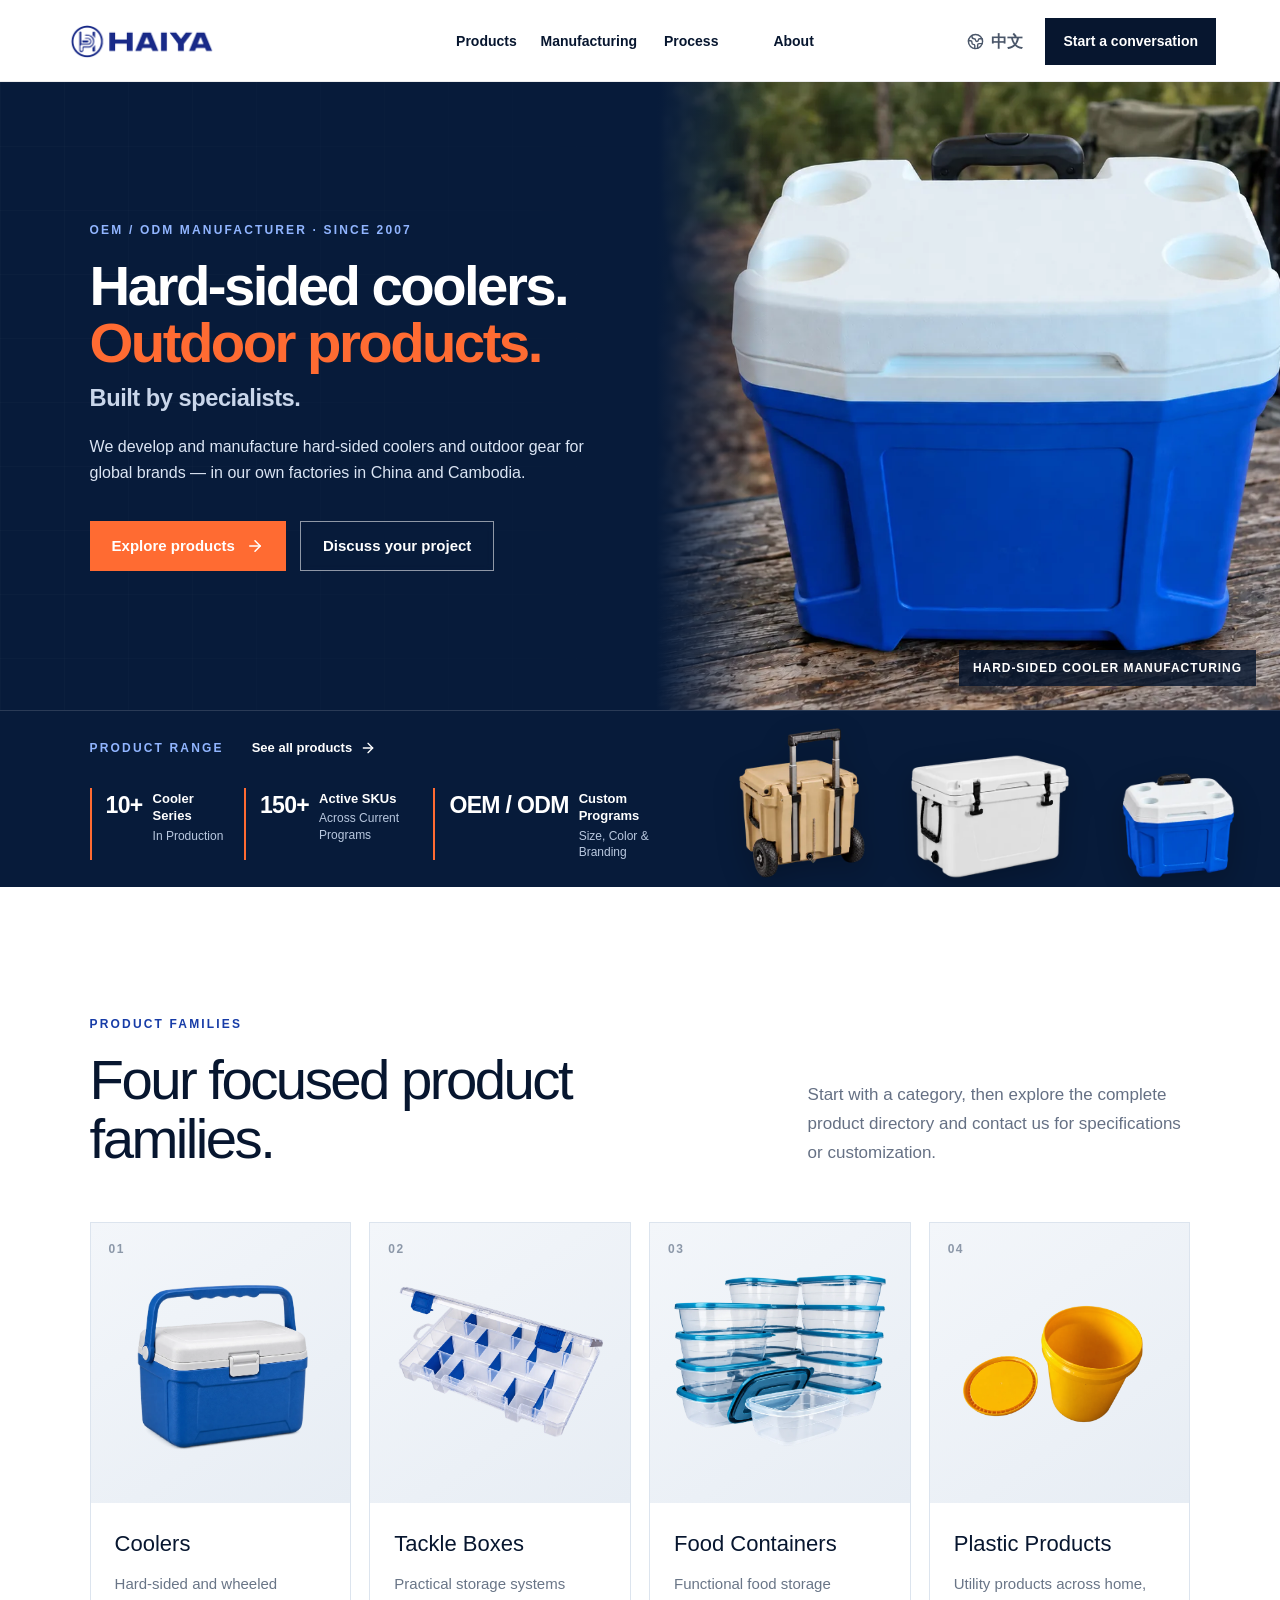
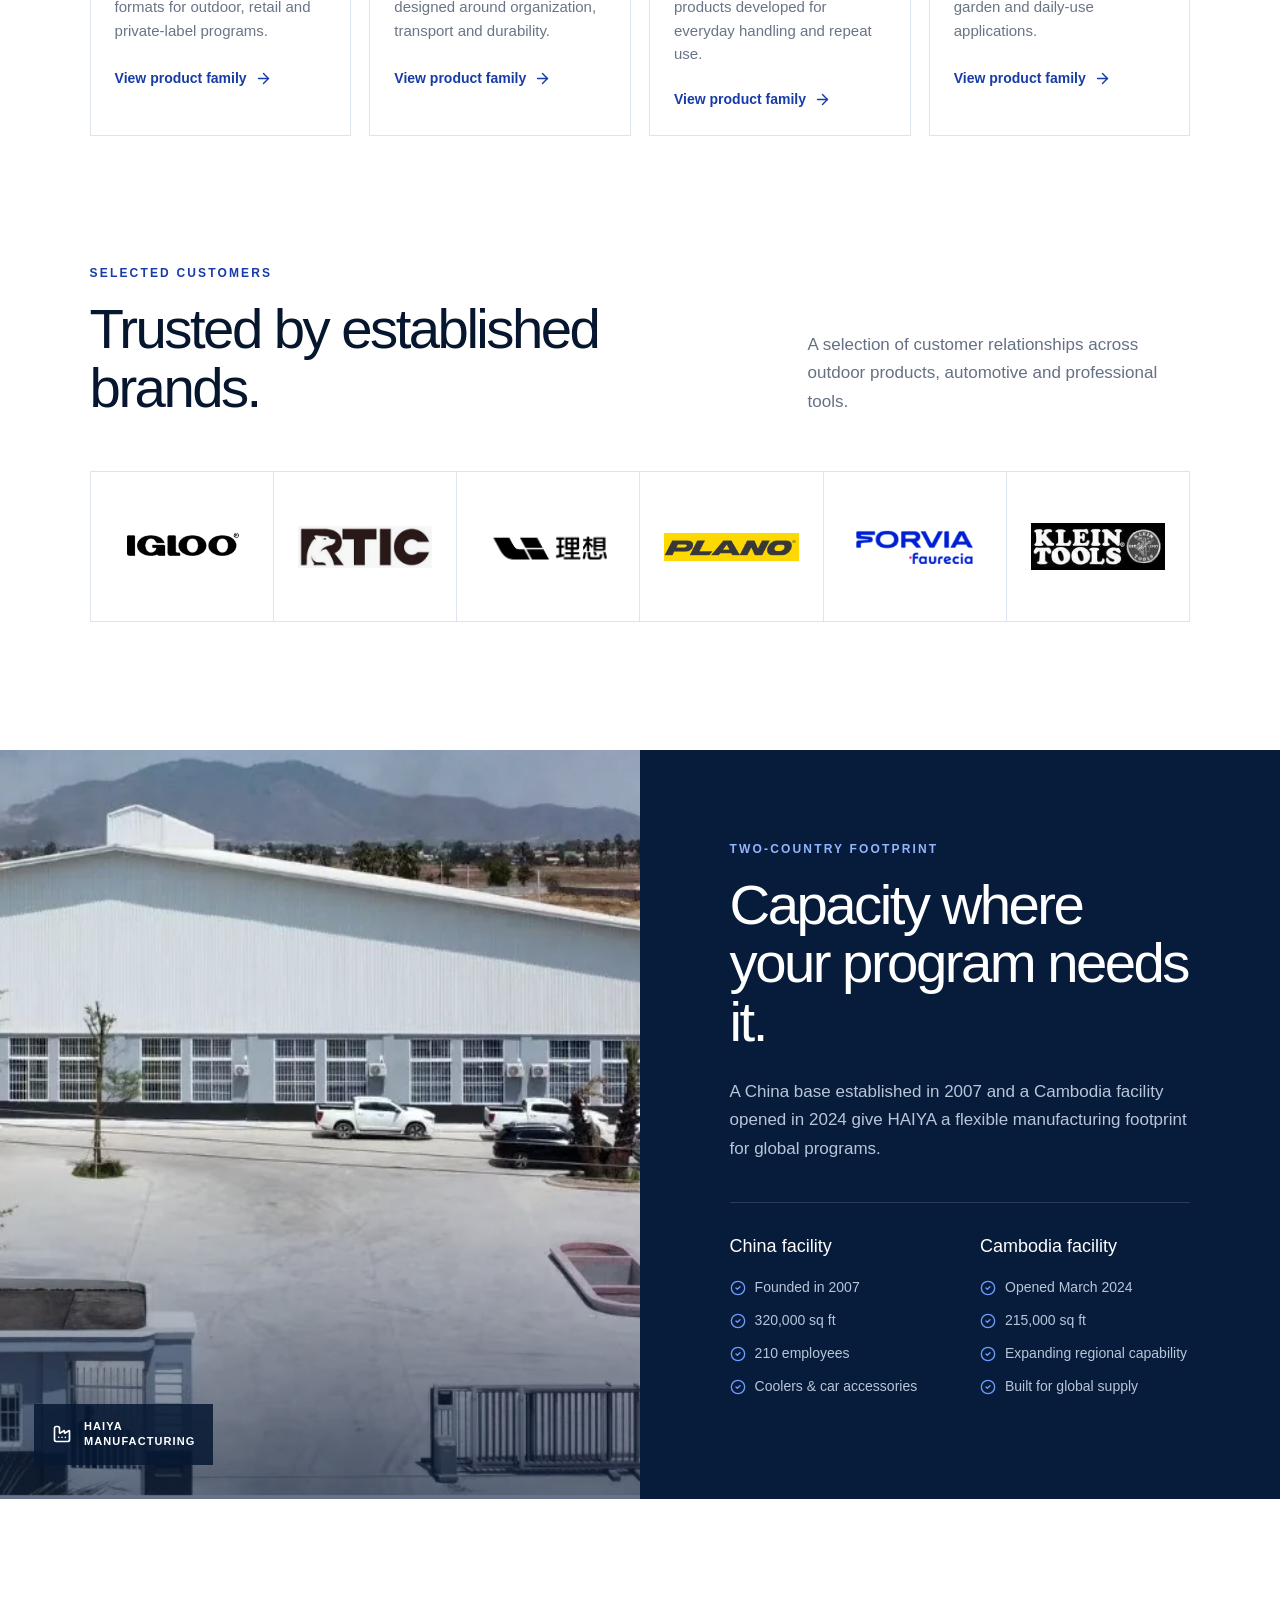
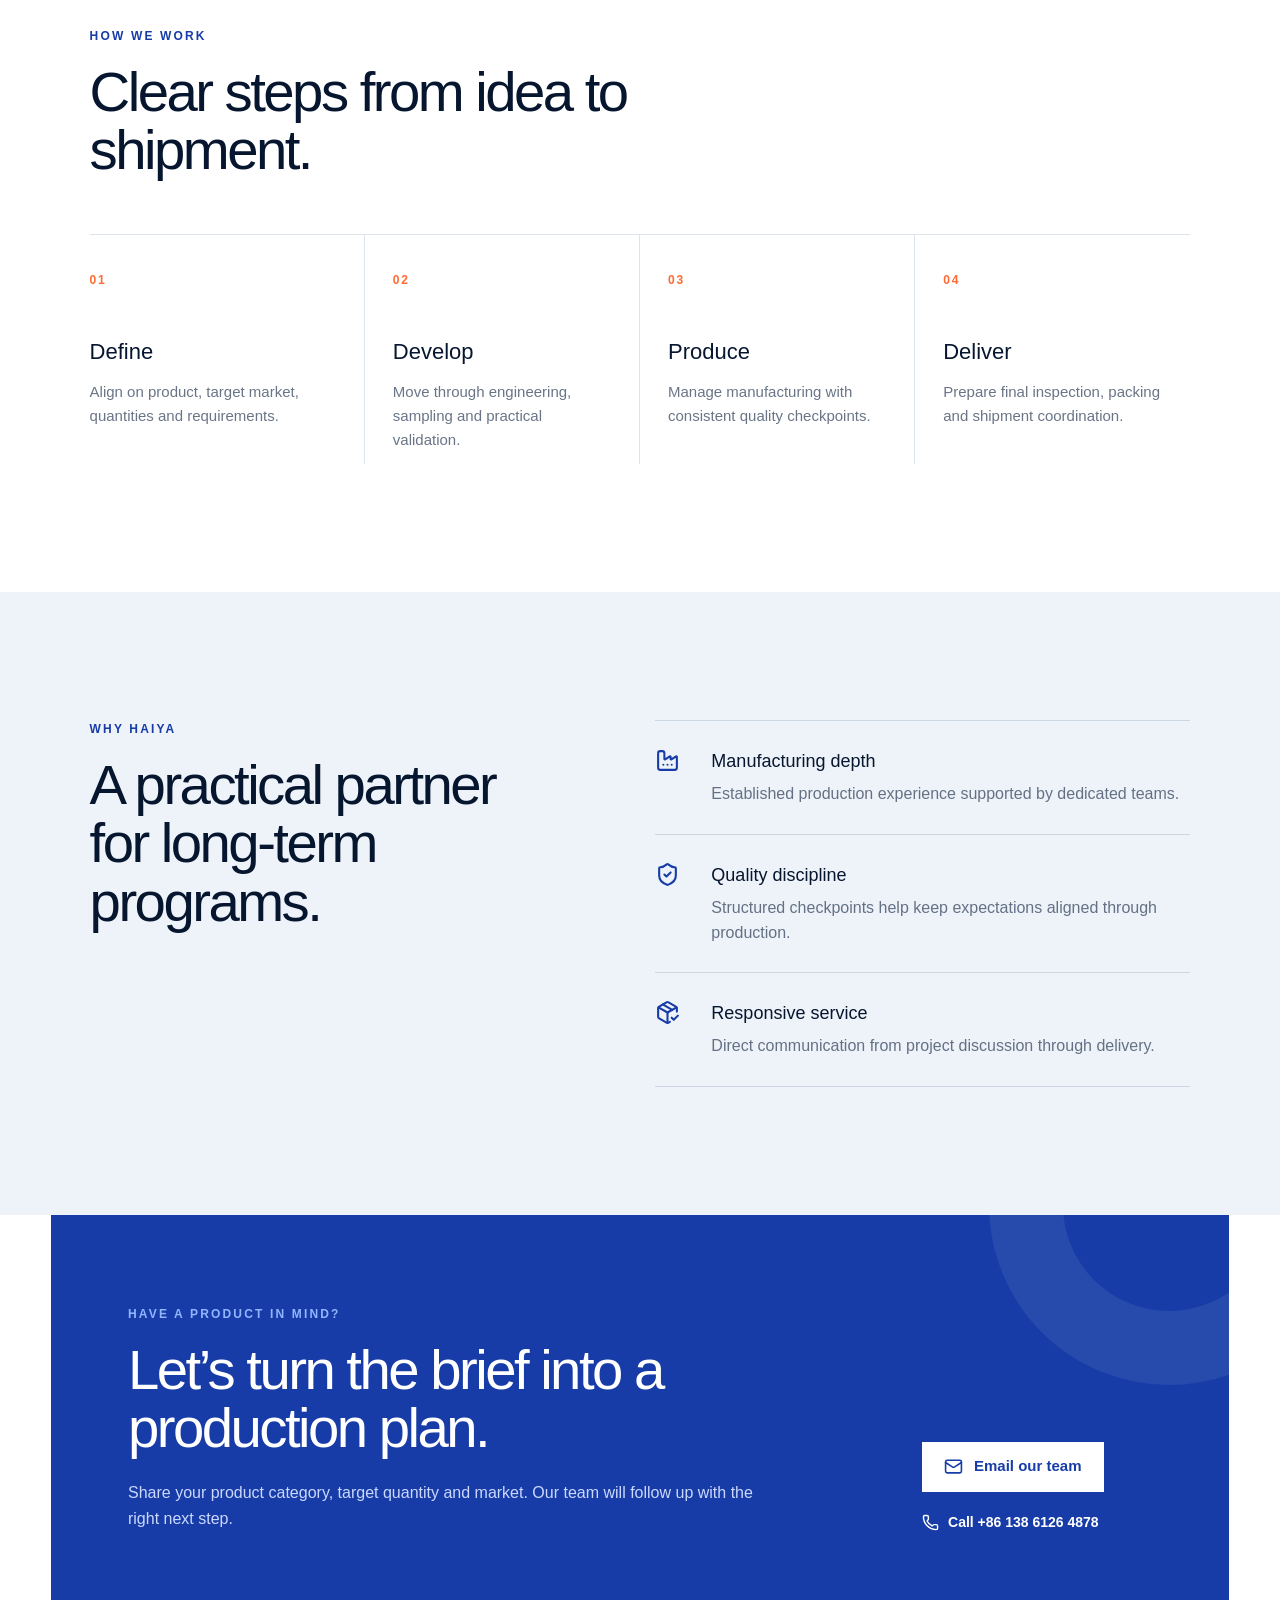
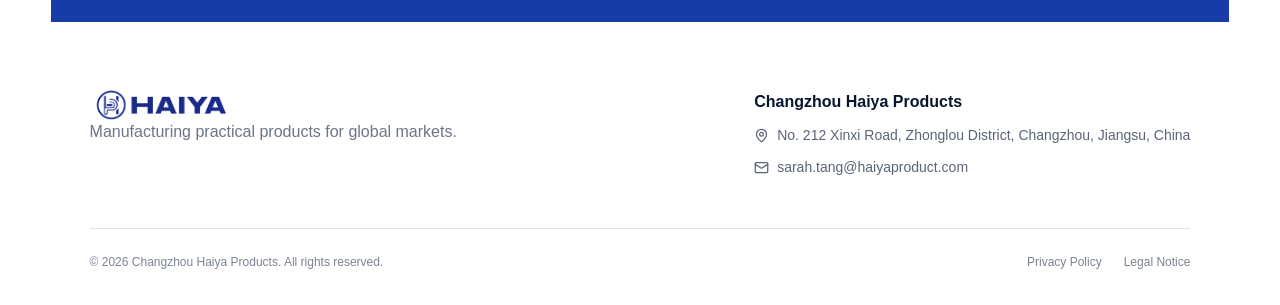
==== commit 40aff539: "Fix bilingual navigation alignment" ====
--- a/index.html
+++ b/index.html
@@ -1,2 +1,2 @@
-<!DOCTYPE html><html lang="en"><head><meta charSet="utf-8"/><meta name="viewport" content="width=device-width, initial-scale=1"/><link rel="stylesheet" href="/_next/static/css/index.DsYa-2ue.css" data-rsc-css-href="/_next/static/css/index.DsYa-2ue.css" data-precedence="vite-rsc/importer-resources"/><link rel="modulepreload" fetchPriority="low" href="/_next/static/chunks/index-786B0zS1.js"/><script src="/_next/static/chunks/rolldown-runtime-C60lm6uB.js" type="module" async=""></script><script src="/_next/static/chunks/framework-D_rUT4EX.js" type="module" async=""></script><link rel="modulepreload" href="/_next/static/chunks/layout-segment-context-CLNQMLIu.js" crossorigin=""/><link rel="modulepreload" href="/_next/static/chunks/page-ZKOurgkl.js" crossorigin=""/><link rel="modulepreload" href="/_next/static/chunks/site-footer-D-RrSYYw.js" crossorigin=""/><title>HAIYA | Coolers &amp; Practical Products Manufacturing</title><meta name="description" content="HAIYA manufactures coolers, tackle boxes, food containers and practical plastic products across China and Cambodia."/><link rel="shortcut icon" href="/favicon.svg"/><link rel="icon" href="/favicon.svg"/><script>Object.assign(((self[Symbol.for("vinext.navigationRuntime")]??={bootstrap:{routeManifest:null},functions:{}}).bootstrap.rsc??={rsc:[]}),{params:{},nav:{"pathname":"/","searchParams":[]}})</script><link rel="modulepreload" href="/_next/static/chunks/index-786B0zS1.js" />
-</head><body class="antialiased"><main class="site-shell"><header class="topbar"><a href="#top" class="brand" aria-label="HAIYA home"><img src="/images/haiya-logo.png" alt="HAIYA"/></a><nav class="nav " aria-label="Main navigation"><a href="/products">Products</a><a href="/manufacturing">Manufacturing</a><a href="/oem">Process</a><a href="/about">About</a></nav><div class="header-actions"><button class="language" aria-label="Switch language"><svg xmlns="http://www.w3.org/2000/svg" width="17" height="17" viewBox="0 0 24 24" fill="none" stroke="currentColor" stroke-width="2" stroke-linecap="round" stroke-linejoin="round" class="lucide lucide-earth" aria-hidden="true"><path d="M21.54 15H17a2 2 0 0 0-2 2v4.54"></path><path d="M7 3.34V5a3 3 0 0 0 3 3a2 2 0 0 1 2 2c0 1.1.9 2 2 2a2 2 0 0 0 2-2c0-1.1.9-2 2-2h3.17"></path><path d="M11 21.95V18a2 2 0 0 0-2-2a2 2 0 0 1-2-2v-1a2 2 0 0 0-2-2H2.05"></path><circle cx="12" cy="12" r="10"></circle></svg>中文</button><a class="header-cta" href="/contact">Start a conversation</a><button class="menu-button" aria-label="Toggle menu"><svg xmlns="http://www.w3.org/2000/svg" width="24" height="24" viewBox="0 0 24 24" fill="none" stroke="currentColor" stroke-width="2" stroke-linecap="round" stroke-linejoin="round" class="lucide lucide-menu" aria-hidden="true"><path d="M4 5h16"></path><path d="M4 12h16"></path><path d="M4 19h16"></path></svg></button></div></header><section class="hero" id="top"><img class="hero-background" src="/images/outdoor-cooler-hero.webp" alt="HAIYA hard-sided cooler in an outdoor setting" fetchPriority="high" decoding="async"/><div class="hero-shade"></div><div class="hero-grid"></div><div class="hero-content hero-content-en"><p class="eyebrow light">HARD-SIDED COOLER SPECIALIST</p><h1 class="hero-title-en">Specialists in hard-sided coolers and outdoor products.</h1><p class="hero-copy">HAIYA develops and manufactures hard-sided coolers and practical outdoor products for global brands — from engineering and tooling to dependable delivery.</p><div class="hero-specialties" aria-label="Core specialties"><span>Hard-sided cooler expertise</span><span>Outdoor product manufacturing</span></div><div class="hero-actions"><a class="button button-primary" href="#products">Explore products<svg xmlns="http://www.w3.org/2000/svg" width="18" height="18" viewBox="0 0 24 24" fill="none" stroke="currentColor" stroke-width="2" stroke-linecap="round" stroke-linejoin="round" class="lucide lucide-arrow-right" aria-hidden="true"><path d="M5 12h14"></path><path d="m12 5 7 7-7 7"></path></svg></a><a class="button button-ghost" href="#contact">Discuss your project</a></div></div><div class="stats-strip"><div><strong>2007</strong><span>Established in China</span></div><div><strong>320,000</strong><span>sq ft · <!-- -->China facility</span></div><div><strong>210</strong><span>China team</span></div></div></section><section class="section products" id="products"><div class="section-heading"><div><p class="eyebrow">PRODUCT FAMILIES</p><h2>Four focused product families.</h2></div><p>Start with a category, then explore the complete product directory and contact us for specifications or customization.</p></div><div class="product-grid"><article class="product-card"><div class="product-image"><span>0<!-- -->1</span><img src="/images/cooler-compact-no-logo.webp" alt="Coolers" loading="lazy" decoding="async"/></div><div class="product-body"><h3>Coolers</h3><p>Hard-sided and wheeled formats for outdoor, retail and private-label programs.</p><a href="/products">View product family<svg xmlns="http://www.w3.org/2000/svg" width="17" height="17" viewBox="0 0 24 24" fill="none" stroke="currentColor" stroke-width="2" stroke-linecap="round" stroke-linejoin="round" class="lucide lucide-arrow-right" aria-hidden="true"><path d="M5 12h14"></path><path d="m12 5 7 7-7 7"></path></svg></a></div></article><article class="product-card"><div class="product-image"><span>0<!-- -->2</span><img src="/images/tackle-box.webp" alt="Tackle Boxes" loading="lazy" decoding="async"/></div><div class="product-body"><h3>Tackle Boxes</h3><p>Practical storage systems designed around organization, transport and durability.</p><a href="/products">View product family<svg xmlns="http://www.w3.org/2000/svg" width="17" height="17" viewBox="0 0 24 24" fill="none" stroke="currentColor" stroke-width="2" stroke-linecap="round" stroke-linejoin="round" class="lucide lucide-arrow-right" aria-hidden="true"><path d="M5 12h14"></path><path d="m12 5 7 7-7 7"></path></svg></a></div></article><article class="product-card"><div class="product-image"><span>0<!-- -->3</span><img src="/images/food-container.webp" alt="Food Containers" loading="lazy" decoding="async"/></div><div class="product-body"><h3>Food Containers</h3><p>Functional food storage products developed for everyday handling and repeat use.</p><a href="/products">View product family<svg xmlns="http://www.w3.org/2000/svg" width="17" height="17" viewBox="0 0 24 24" fill="none" stroke="currentColor" stroke-width="2" stroke-linecap="round" stroke-linejoin="round" class="lucide lucide-arrow-right" aria-hidden="true"><path d="M5 12h14"></path><path d="m12 5 7 7-7 7"></path></svg></a></div></article><article class="product-card"><div class="product-image"><span>0<!-- -->4</span><img src="/images/plastic-products.webp" alt="Plastic Products" loading="lazy" decoding="async"/></div><div class="product-body"><h3>Plastic Products</h3><p>Utility products across home, garden and daily-use applications.</p><a href="/products">View product family<svg xmlns="http://www.w3.org/2000/svg" width="17" height="17" viewBox="0 0 24 24" fill="none" stroke="currentColor" stroke-width="2" stroke-linecap="round" stroke-linejoin="round" class="lucide lucide-arrow-right" aria-hidden="true"><path d="M5 12h14"></path><path d="m12 5 7 7-7 7"></path></svg></a></div></article></div></section><section class="section customers" aria-labelledby="customers-title"><div class="section-heading customers-heading"><div><p class="eyebrow">SELECTED CUSTOMERS</p><h2 id="customers-title">Trusted by established brands.</h2></div><p>A selection of customer relationships across outdoor products, automotive and professional tools.</p></div><div class="customer-grid"><div class="customer-logo"><img src="/images/customer-igloo.png" alt="IGLOO" loading="lazy" decoding="async"/></div><div class="customer-logo"><img src="/images/customer-rtic.png" alt="RTIC" loading="lazy" decoding="async"/></div><div class="customer-logo"><img src="/images/customer-li-auto.png" alt="Li Auto" loading="lazy" decoding="async"/></div><div class="customer-logo"><img src="/images/customer-plano.png" alt="PLANO" loading="lazy" decoding="async"/></div><div class="customer-logo"><img src="/images/customer-forvia.png" alt="FORVIA Faurecia" loading="lazy" decoding="async"/></div><div class="customer-logo"><img src="/images/customer-klein-tools.png" alt="Klein Tools" loading="lazy" decoding="async"/></div></div></section><section class="manufacturing" id="manufacturing"><div class="mfg-image"><img src="/images/factory-hero.webp" alt="HAIYA factory campus" loading="lazy" decoding="async"/><div class="image-label"><svg xmlns="http://www.w3.org/2000/svg" width="20" height="20" viewBox="0 0 24 24" fill="none" stroke="currentColor" stroke-width="2" stroke-linecap="round" stroke-linejoin="round" class="lucide lucide-factory" aria-hidden="true"><path d="M12 16h.01"></path><path d="M16 16h.01"></path><path d="M3 19a2 2 0 0 0 2 2h14a2 2 0 0 0 2-2V8.5a.5.5 0 0 0-.769-.422l-4.462 2.844A.5.5 0 0 1 15 10.5v-2a.5.5 0 0 0-.769-.422L9.77 10.922A.5.5 0 0 1 9 10.5V5a2 2 0 0 0-2-2H5a2 2 0 0 0-2 2z"></path><path d="M8 16h.01"></path></svg><span>HAIYA<br/>MANUFACTURING</span></div></div><div class="mfg-content"><p class="eyebrow light">TWO-COUNTRY FOOTPRINT</p><h2>Capacity where your program needs it.</h2><p class="mfg-intro">A China base established in 2007 and a Cambodia facility opened in 2024 give HAIYA a flexible manufacturing footprint for global programs.</p><div class="factory-columns"><div><h3>China facility</h3><p><svg xmlns="http://www.w3.org/2000/svg" width="16" height="16" viewBox="0 0 24 24" fill="none" stroke="currentColor" stroke-width="2" stroke-linecap="round" stroke-linejoin="round" class="lucide lucide-circle-check" aria-hidden="true"><circle cx="12" cy="12" r="10"></circle><path d="m9 12 2 2 4-4"></path></svg>Founded in 2007</p><p><svg xmlns="http://www.w3.org/2000/svg" width="16" height="16" viewBox="0 0 24 24" fill="none" stroke="currentColor" stroke-width="2" stroke-linecap="round" stroke-linejoin="round" class="lucide lucide-circle-check" aria-hidden="true"><circle cx="12" cy="12" r="10"></circle><path d="m9 12 2 2 4-4"></path></svg>320,000 sq ft</p><p><svg xmlns="http://www.w3.org/2000/svg" width="16" height="16" viewBox="0 0 24 24" fill="none" stroke="currentColor" stroke-width="2" stroke-linecap="round" stroke-linejoin="round" class="lucide lucide-circle-check" aria-hidden="true"><circle cx="12" cy="12" r="10"></circle><path d="m9 12 2 2 4-4"></path></svg>210 employees</p><p><svg xmlns="http://www.w3.org/2000/svg" width="16" height="16" viewBox="0 0 24 24" fill="none" stroke="currentColor" stroke-width="2" stroke-linecap="round" stroke-linejoin="round" class="lucide lucide-circle-check" aria-hidden="true"><circle cx="12" cy="12" r="10"></circle><path d="m9 12 2 2 4-4"></path></svg>Coolers &amp; car accessories</p></div><div><h3>Cambodia facility</h3><p><svg xmlns="http://www.w3.org/2000/svg" width="16" height="16" viewBox="0 0 24 24" fill="none" stroke="currentColor" stroke-width="2" stroke-linecap="round" stroke-linejoin="round" class="lucide lucide-circle-check" aria-hidden="true"><circle cx="12" cy="12" r="10"></circle><path d="m9 12 2 2 4-4"></path></svg>Opened March 2024</p><p><svg xmlns="http://www.w3.org/2000/svg" width="16" height="16" viewBox="0 0 24 24" fill="none" stroke="currentColor" stroke-width="2" stroke-linecap="round" stroke-linejoin="round" class="lucide lucide-circle-check" aria-hidden="true"><circle cx="12" cy="12" r="10"></circle><path d="m9 12 2 2 4-4"></path></svg>215,000 sq ft</p><p><svg xmlns="http://www.w3.org/2000/svg" width="16" height="16" viewBox="0 0 24 24" fill="none" stroke="currentColor" stroke-width="2" stroke-linecap="round" stroke-linejoin="round" class="lucide lucide-circle-check" aria-hidden="true"><circle cx="12" cy="12" r="10"></circle><path d="m9 12 2 2 4-4"></path></svg>Expanding regional capability</p><p><svg xmlns="http://www.w3.org/2000/svg" width="16" height="16" viewBox="0 0 24 24" fill="none" stroke="currentColor" stroke-width="2" stroke-linecap="round" stroke-linejoin="round" class="lucide lucide-circle-check" aria-hidden="true"><circle cx="12" cy="12" r="10"></circle><path d="m9 12 2 2 4-4"></path></svg>Built for global supply</p></div></div></div></section><section class="section process" id="process"><div class="section-heading compact"><div><p class="eyebrow">HOW WE WORK</p><h2>Clear steps from idea to shipment.</h2></div></div><div class="steps"><article><span>01</span><h3>Define</h3><p>Align on product, target market, quantities and requirements.</p></article><article><span>02</span><h3>Develop</h3><p>Move through engineering, sampling and practical validation.</p></article><article><span>03</span><h3>Produce</h3><p>Manage manufacturing with consistent quality checkpoints.</p></article><article><span>04</span><h3>Deliver</h3><p>Prepare final inspection, packing and shipment coordination.</p></article></div></section><section class="section promises" id="about"><div class="promise-title"><p class="eyebrow">WHY HAIYA</p><h2>A practical partner for long-term programs.</h2></div><div class="promise-list"><article><svg xmlns="http://www.w3.org/2000/svg" width="25" height="25" viewBox="0 0 24 24" fill="none" stroke="currentColor" stroke-width="2" stroke-linecap="round" stroke-linejoin="round" class="lucide lucide-factory" aria-hidden="true"><path d="M12 16h.01"></path><path d="M16 16h.01"></path><path d="M3 19a2 2 0 0 0 2 2h14a2 2 0 0 0 2-2V8.5a.5.5 0 0 0-.769-.422l-4.462 2.844A.5.5 0 0 1 15 10.5v-2a.5.5 0 0 0-.769-.422L9.77 10.922A.5.5 0 0 1 9 10.5V5a2 2 0 0 0-2-2H5a2 2 0 0 0-2 2z"></path><path d="M8 16h.01"></path></svg><div><h3>Manufacturing depth</h3><p>Established production experience supported by dedicated teams.</p></div></article><article><svg xmlns="http://www.w3.org/2000/svg" width="25" height="25" viewBox="0 0 24 24" fill="none" stroke="currentColor" stroke-width="2" stroke-linecap="round" stroke-linejoin="round" class="lucide lucide-shield-check" aria-hidden="true"><path d="M20 13c0 5-3.5 7.5-7.66 8.95a1 1 0 0 1-.67-.01C7.5 20.5 4 18 4 13V6a1 1 0 0 1 1-1c2 0 4.5-1.2 6.24-2.72a1.17 1.17 0 0 1 1.52 0C14.51 3.81 17 5 19 5a1 1 0 0 1 1 1z"></path><path d="m9 12 2 2 4-4"></path></svg><div><h3>Quality discipline</h3><p>Structured checkpoints help keep expectations aligned through production.</p></div></article><article><svg xmlns="http://www.w3.org/2000/svg" width="25" height="25" viewBox="0 0 24 24" fill="none" stroke="currentColor" stroke-width="2" stroke-linecap="round" stroke-linejoin="round" class="lucide lucide-package-check" aria-hidden="true"><path d="M12 22V12"></path><path d="m16 17 2 2 4-4"></path><path d="M21 11.127V8a2 2 0 0 0-1-1.73l-7-4a2 2 0 0 0-2 0l-7 4A2 2 0 0 0 3 8v8a2 2 0 0 0 1 1.729l7 4a2 2 0 0 0 2 .001l1.32-.753"></path><path d="M3.29 7 12 12l8.71-5"></path><path d="m7.5 4.27 8.997 5.148"></path></svg><div><h3>Responsive service</h3><p>Direct communication from project discussion through delivery.</p></div></article></div></section><section class="contact" id="contact"><div><p class="eyebrow light">HAVE A PRODUCT IN MIND?</p><h2>Let’s turn the brief into a production plan.</h2><p>Share your product category, target quantity and market. Our team will follow up with the right next step.</p></div><div class="contact-actions"><a class="button button-white" href="mailto:sarah.tang@haiyaproduct.com"><svg xmlns="http://www.w3.org/2000/svg" width="19" height="19" viewBox="0 0 24 24" fill="none" stroke="currentColor" stroke-width="2" stroke-linecap="round" stroke-linejoin="round" class="lucide lucide-mail" aria-hidden="true"><path d="m22 7-8.991 5.727a2 2 0 0 1-2.009 0L2 7"></path><rect x="2" y="4" width="20" height="16" rx="2"></rect></svg>Email our team</a><a class="phone-link" href="tel:+8613861264878"><svg xmlns="http://www.w3.org/2000/svg" width="17" height="17" viewBox="0 0 24 24" fill="none" stroke="currentColor" stroke-width="2" stroke-linecap="round" stroke-linejoin="round" class="lucide lucide-phone" aria-hidden="true"><path d="M13.832 16.568a1 1 0 0 0 1.213-.303l.355-.465A2 2 0 0 1 17 15h3a2 2 0 0 1 2 2v3a2 2 0 0 1-2 2A18 18 0 0 1 2 4a2 2 0 0 1 2-2h3a2 2 0 0 1 2 2v3a2 2 0 0 1-.8 1.6l-.468.351a1 1 0 0 0-.292 1.233 14 14 0 0 0 6.392 6.384"></path></svg>Call +86 138 6126 4878</a></div></section><footer><div class="footer-brand"><img src="/images/haiya-logo.png" alt="HAIYA"/><p>Manufacturing practical products for global markets.</p></div><div class="footer-contact"><strong>Changzhou Haiya Products</strong><span><svg xmlns="http://www.w3.org/2000/svg" width="15" height="15" viewBox="0 0 24 24" fill="none" stroke="currentColor" stroke-width="2" stroke-linecap="round" stroke-linejoin="round" class="lucide lucide-map-pin" aria-hidden="true"><path d="M20 10c0 4.993-5.539 10.193-7.399 11.799a1 1 0 0 1-1.202 0C9.539 20.193 4 14.993 4 10a8 8 0 0 1 16 0"></path><circle cx="12" cy="10" r="3"></circle></svg>No. 212 Xinxi Road, Zhonglou District, Changzhou, Jiangsu, China</span><a href="mailto:sarah.tang@haiyaproduct.com"><svg xmlns="http://www.w3.org/2000/svg" width="15" height="15" viewBox="0 0 24 24" fill="none" stroke="currentColor" stroke-width="2" stroke-linecap="round" stroke-linejoin="round" class="lucide lucide-mail" aria-hidden="true"><path d="m22 7-8.991 5.727a2 2 0 0 1-2.009 0L2 7"></path><rect x="2" y="4" width="20" height="16" rx="2"></rect></svg>sarah.tang@haiyaproduct.com</a></div><div class="footer-legal"><span>© 2026 <!-- -->Changzhou Haiya Products. All rights reserved.</span><nav aria-label="Legal information"><a href="/privacy">Privacy Policy</a><a href="/legal">Legal Notice</a></nav></div></footer><button class="back-to-top " aria-label="Back to top" title="Back to top"><svg xmlns="http://www.w3.org/2000/svg" width="22" height="22" viewBox="0 0 24 24" fill="none" stroke="currentColor" stroke-width="2" stroke-linecap="round" stroke-linejoin="round" class="lucide lucide-arrow-up" aria-hidden="true"><path d="m5 12 7-7 7 7"></path><path d="M12 19V5"></path></svg></button></main><script type="module" src="/_next/static/chunks/index-786B0zS1.js" id="_R_" async=""></script><script>((self[Symbol.for("vinext.navigationRuntime")]??={bootstrap:{routeManifest:null},functions:{}}).bootstrap.rsc??={rsc:[]}).rsc.push("2:I[\"8c0f216c4604\",[],\"Children\",1]\n")</script><script>((self[Symbol.for("vinext.navigationRuntime")]??={bootstrap:{routeManifest:null},functions:{}}).bootstrap.rsc??={rsc:[]}).rsc.push("3:I[\"593f344dc510\",[],\"GlobalErrorBoundary\",1]\n")</script><script>((self[Symbol.for("vinext.navigationRuntime")]??={bootstrap:{routeManifest:null},functions:{}}).bootstrap.rsc??={rsc:[]}).rsc.push("4:I[\"0b874ad30386\",[],\"default\",1]\n")</script><script>((self[Symbol.for("vinext.navigationRuntime")]??={bootstrap:{routeManifest:null},functions:{}}).bootstrap.rsc??={rsc:[]}).rsc.push("5:I[\"593f344dc510\",[],\"ErrorBoundary\",1]\n")</script><script>((self[Symbol.for("vinext.navigationRuntime")]??={bootstrap:{routeManifest:null},functions:{}}).bootstrap.rsc??={rsc:[]}).rsc.push("6:I[\"15c18cfaeeff\",[],\"LayoutSegmentProvider\",1]\n")</script><script>((self[Symbol.for("vinext.navigationRuntime")]??={bootstrap:{routeManifest:null},functions:{}}).bootstrap.rsc??={rsc:[]}).rsc.push("7:I[\"8c0f216c4604\",[],\"Slot\",1]\n")</script><script>((self[Symbol.for("vinext.navigationRuntime")]??={bootstrap:{routeManifest:null},functions:{}}).bootstrap.rsc??={rsc:[]}).rsc.push("8:I[\"593f344dc510\",[],\"NotFoundBoundary\",1]\n")</script><script>((self[Symbol.for("vinext.navigationRuntime")]??={bootstrap:{routeManifest:null},functions:{}}).bootstrap.rsc??={rsc:[]}).rsc.push("9:I[\"9276801271d6\",[],\"AppRouterScrollTarget\",1]\n")</script><script>((self[Symbol.for("vinext.navigationRuntime")]??={bootstrap:{routeManifest:null},functions:{}}).bootstrap.rsc??={rsc:[]}).rsc.push("a:I[\"593f344dc510\",[],\"RedirectBoundary\",1]\n")</script><script>((self[Symbol.for("vinext.navigationRuntime")]??={bootstrap:{routeManifest:null},functions:{}}).bootstrap.rsc??={rsc:[]}).rsc.push(":HL[\"/_next/static/css/index.DsYa-2ue.css\",\"style\"     ]\n")</script><script>((self[Symbol.for("vinext.navigationRuntime")]??={bootstrap:{routeManifest:null},functions:{}}).bootstrap.rsc??={rsc:[]}).rsc.push("0:{\"page:/\":\"$L1\",\"layout:/\":[[[\"$\",\"link\",\"css:/_next/static/css/index.DsYa-2ue.css\",{\"rel\":\"stylesheet\",\"precedence\":\"vite-rsc/importer-resources\",\"href\":\"/_next/static/css/index.DsYa-2ue.css\",\"data-rsc-css-href\":\"/_next/static/css/index.DsYa-2ue.css\"}],\"$undefined\"],[\"$\",\"html\",null,{\"lang\":\"en\",\"children\":[\"$\",\"body\",null,{\"className\":\"antialiased\",\"children\":[\"$\",\"$L2\",null,{}]}]}]],\"route:/\":[[[\"$\",\"meta\",null,{\"charSet\":\"utf-8\"}],[[\"$\",\"title\",\"0\",{\"children\":\"HAIYA | Coolers \u0026 Practical Products Manufacturing\"}],[\"$\",\"meta\",\"1\",{\"name\":\"description\",\"content\":\"HAIYA manufactures coolers, tackle boxes, food containers and practical plastic products across China and Cambodia.\"}],[\"$\",\"link\",\"2\",{\"data-vinext-streamed-icon\":\"$undefined\",\"rel\":\"shortcut icon\",\"href\":\"/favicon.svg\",\"type\":\"$undefined\",\"sizes\":\"$undefined\",\"color\":\"$undefined\",\"media\":\"$undefined\",\"fetchPriority\":\"$undefined\"}],[\"$\",\"link\",\"3\",{\"data-vinext-streamed-icon\":\"$undefined\",\"rel\":\"icon\",\"href\":\"/favicon.svg\",\"type\":\"$undefined\",\"sizes\":\"$undefined\",\"color\":\"$undefined\",\"media\":\"$undefined\",\"fetchPriority\":\"$undefined\"}]],[[\"$\",\"meta\",\"0\",{\"name\":\"viewport\",\"content\":\"width=device-width, initial-scale=1\"}]]],[\"$\",\"$L3\",null,{\"fallback\":\"$4\",\"children\":[\"$\",\"$L5\",null,{\"fallback\":\"$4\",\"children\":[\"$\",\"$L6\",null,{\"providerId\":\"layout:/\",\"segmentMap\":{\"children\":[]},\"children\":[\"$\",\"$L7\",null,{\"id\":\"layout:/\",\"parallelSlots\":\"$undefined\",\"children\":[\"$\",\"$L8\",null,{\"resetKey\":\"\",\"fallback\":[[\"$\",\"title\",null,{\"children\":\"404: This page could not be found.\"}],[\"$\",\"div\",null,{\"style\":{\"fontFamily\":\"system-ui,\\\"Segoe UI\\\",Roboto,Helvetica,Arial,sans-serif,\\\"Apple Color Emoji\\\",\\\"Segoe UI Emoji\\\"\",\"height\":\"100vh\",\"textAlign\":\"center\",\"display\":\"flex\",\"flexDirection\":\"column\",\"alignItems\":\"center\",\"justifyContent\":\"center\"},\"children\":[\"$\",\"div\",null,{\"children\":[[\"$\",\"style\",null,{\"dangerouslySetInnerHTML\":{\"__html\":\"body{color:#000;background:#fff;margin:0}.next-error-h1{border-right:1px solid rgba(0,0,0,.3)}@media (prefers-color-scheme:dark){body{color:#fff;background:#000}.next-error-h1{border-right:1px solid rgba(255,255,255,.3)}}\"}}],[\"$\",\"h1\",null,{\"className\":\"next-error-h1\",\"style\":{\"display\":\"inline-block\",\"margin\":\"0 20px 0 0\",\"padding\":\"0 23px 0 0\",\"fontSize\":24,\"fontWeight\":500,\"verticalAlign\":\"top\",\"lineHeight\":\"49px\"},\"children\":404}],[\"$\",\"div\",null,{\"style\":{\"display\":\"inline-block\"},\"children\":[\"$\",\"h2\",null,{\"style\":{\"fontSize\":14,\"fontWeight\":400,\"lineHeight\":\"49px\",\"margin\":0},\"children\":\"This page could not be found.\"}]}]]}]}]],\"children\":[\"$\",\"$L9\",null,{\"children\":[\"$\",\"$La\",null,{\"children\":[[\"$\",\"$L6\",null,{\"providerId\":\"page:/\",\"segmentMap\":{\"children\":[\"__PAGE__\"]},\"children\":[\"$\",\"$L7\",null,{\"id\":\"page:/\"}]}],null]}]}]}]}]}]}]}],null,null],\"__route\":\"route:/\",\"__interceptionContext\":null,\"__layoutIds\":[\"layout:/\"],\"__rootLayout\":\"/\",\"__bfcacheSegmentIdentities\":{\"layout:/\":\"[\\\"layout\\\",\\\"layout:/\\\",\\\"root-boundary:/\\\",\\\"\\\"]\",\"page:/\":\"[\\\"page\\\",\\\"page:/\\\",\\\"root-boundary:/\\\",\\\"\\\"]\"},\"__srcPage\":[\"page\"],\"__layoutFlags\":{\"layout:/\":\"s\"},\"__artifactCompatibility\":{\"schemaVersion\":1,\"graphVersion\":\"app-route-graph:1177fd80f83fa7b0\",\"deploymentVersion\":\"96ccb9b5-630c-46d9-9248-8569b7864fc2\",\"appElementsSchemaVersion\":1,\"rscPayloadSchemaVersion\":1,\"rootBoundaryId\":\"/\",\"renderEpoch\":null}}\n")</script><script>((self[Symbol.for("vinext.navigationRuntime")]??={bootstrap:{routeManifest:null},functions:{}}).bootstrap.rsc??={rsc:[]}).rsc.push("b:I[\"6efdf509a785\",[],\"default\",1]\n")</script><script>((self[Symbol.for("vinext.navigationRuntime")]??={bootstrap:{routeManifest:null},functions:{}}).bootstrap.rsc??={rsc:[]}).rsc.push("1:[\"$\",\"$Lb\",null,{\"params\":\"$@c\",\"searchParams\":\"$@d\"}]\n")</script><script>((self[Symbol.for("vinext.navigationRuntime")]??={bootstrap:{routeManifest:null},functions:{}}).bootstrap.rsc??={rsc:[]}).rsc.push("c:{}\n")</script><script>((self[Symbol.for("vinext.navigationRuntime")]??={bootstrap:{routeManifest:null},functions:{}}).bootstrap.rsc??={rsc:[]}).rsc.push("d:{}\n")</script><script>Object.assign(((self[Symbol.for("vinext.navigationRuntime")]??={bootstrap:{routeManifest:null},functions:{}}).bootstrap.rsc??={rsc:[]}),{"initialCacheKind":"dynamic"});((self[Symbol.for("vinext.navigationRuntime")]??={bootstrap:{routeManifest:null},functions:{}}).bootstrap.rsc??={rsc:[]}).done=true</script></body></html>+<!DOCTYPE html><html lang="en"><head><meta charSet="utf-8"/><meta name="viewport" content="width=device-width, initial-scale=1"/><link rel="stylesheet" href="/_next/static/css/index.DWYTuaZw.css" data-rsc-css-href="/_next/static/css/index.DWYTuaZw.css" data-precedence="vite-rsc/importer-resources"/><link rel="modulepreload" fetchPriority="low" href="/_next/static/chunks/index-CkcWqs73.js"/><script src="/_next/static/chunks/rolldown-runtime-C60lm6uB.js" type="module" async=""></script><script src="/_next/static/chunks/framework-D_rUT4EX.js" type="module" async=""></script><link rel="modulepreload" href="/_next/static/chunks/layout-segment-context-CCRR_ScX.js" crossorigin=""/><link rel="modulepreload" href="/_next/static/chunks/page-BVlH7o5n.js" crossorigin=""/><link rel="modulepreload" href="/_next/static/chunks/site-footer-D-RrSYYw.js" crossorigin=""/><title>HAIYA | Coolers &amp; Practical Products Manufacturing</title><meta name="description" content="HAIYA manufactures coolers, tackle boxes, food containers and practical plastic products across China and Cambodia."/><link rel="shortcut icon" href="/favicon.svg"/><link rel="icon" href="/favicon.svg"/><script>Object.assign(((self[Symbol.for("vinext.navigationRuntime")]??={bootstrap:{routeManifest:null},functions:{}}).bootstrap.rsc??={rsc:[]}),{params:{},nav:{"pathname":"/","searchParams":[]}})</script><link rel="modulepreload" href="/_next/static/chunks/index-CkcWqs73.js" />
+</head><body class="antialiased"><main class="site-shell"><header class="topbar"><a href="#top" class="brand" aria-label="HAIYA home"><img src="/images/haiya-logo.png" alt="HAIYA"/></a><nav class="nav " aria-label="Main navigation"><a href="/products">Products</a><a href="/manufacturing">Manufacturing</a><a href="/oem">Process</a><a href="/about">About</a></nav><div class="header-actions"><button class="language" aria-label="Switch language"><svg xmlns="http://www.w3.org/2000/svg" width="17" height="17" viewBox="0 0 24 24" fill="none" stroke="currentColor" stroke-width="2" stroke-linecap="round" stroke-linejoin="round" class="lucide lucide-earth" aria-hidden="true"><path d="M21.54 15H17a2 2 0 0 0-2 2v4.54"></path><path d="M7 3.34V5a3 3 0 0 0 3 3a2 2 0 0 1 2 2c0 1.1.9 2 2 2a2 2 0 0 0 2-2c0-1.1.9-2 2-2h3.17"></path><path d="M11 21.95V18a2 2 0 0 0-2-2a2 2 0 0 1-2-2v-1a2 2 0 0 0-2-2H2.05"></path><circle cx="12" cy="12" r="10"></circle></svg>中文</button><a class="header-cta" href="/contact">Start a conversation</a><button class="menu-button" aria-label="Toggle menu"><svg xmlns="http://www.w3.org/2000/svg" width="24" height="24" viewBox="0 0 24 24" fill="none" stroke="currentColor" stroke-width="2" stroke-linecap="round" stroke-linejoin="round" class="lucide lucide-menu" aria-hidden="true"><path d="M4 5h16"></path><path d="M4 12h16"></path><path d="M4 19h16"></path></svg></button></div></header><section class="hero" id="top"><div class="hero-inner"><div class="hero-content"><p class="eyebrow light">OEM / ODM MANUFACTURER · SINCE 2007</p><h1 class="hero-title"><span>Hard-sided coolers.</span><span class="hero-accent">Outdoor products.</span><span class="hero-tag">Built by specialists.</span></h1><p class="hero-copy">We develop and manufacture hard-sided coolers and outdoor gear for global brands — in our own factories in China and Cambodia.</p><div class="hero-actions"><a class="button button-primary" href="#products">Explore products<svg xmlns="http://www.w3.org/2000/svg" width="18" height="18" viewBox="0 0 24 24" fill="none" stroke="currentColor" stroke-width="2" stroke-linecap="round" stroke-linejoin="round" class="lucide lucide-arrow-right" aria-hidden="true"><path d="M5 12h14"></path><path d="m12 5 7 7-7 7"></path></svg></a><a class="button button-ghost" href="#contact">Discuss your project</a></div></div><figure class="hero-visual"><img src="/images/outdoor-cooler-hero.webp" alt="HAIYA hard-sided cooler in an outdoor setting" fetchPriority="high" decoding="async"/><figcaption>Hard-Sided Cooler Manufacturing</figcaption></figure></div><div class="hero-range" aria-label="Product range"><div class="range-specs"><p class="hero-range-title">Product range</p><dl><div><dt>10+</dt><dd><strong>Cooler Series</strong><span>In Production</span></dd></div><div><dt>150+</dt><dd><strong>Active SKUs</strong><span>Across Current Programs</span></dd></div><div><dt>OEM / ODM</dt><dd><strong>Custom Programs</strong><span>Size, Color &amp; Branding</span></dd></div></dl><a class="range-more" href="/products">See all products<svg xmlns="http://www.w3.org/2000/svg" width="16" height="16" viewBox="0 0 24 24" fill="none" stroke="currentColor" stroke-width="2" stroke-linecap="round" stroke-linejoin="round" class="lucide lucide-arrow-right" aria-hidden="true"><path d="M5 12h14"></path><path d="m12 5 7 7-7 7"></path></svg></a></div><div class="range-lineup"><img class="lineup-image" src="/images/cooler-lineup-wide.webp" alt="HAIYA hard-sided cooler product lineup" decoding="async"/></div></div></section><section class="section products" id="products"><div class="section-heading"><div><p class="eyebrow">PRODUCT FAMILIES</p><h2>Four focused product families.</h2></div><p>Start with a category, then explore the complete product directory and contact us for specifications or customization.</p></div><div class="product-grid"><article class="product-card"><div class="product-image"><span>0<!-- -->1</span><img src="/images/cooler-compact-no-logo.webp" alt="Coolers" loading="lazy" decoding="async"/></div><div class="product-body"><h3>Coolers</h3><p>Hard-sided and wheeled formats for outdoor, retail and private-label programs.</p><a href="/products">View product family<svg xmlns="http://www.w3.org/2000/svg" width="17" height="17" viewBox="0 0 24 24" fill="none" stroke="currentColor" stroke-width="2" stroke-linecap="round" stroke-linejoin="round" class="lucide lucide-arrow-right" aria-hidden="true"><path d="M5 12h14"></path><path d="m12 5 7 7-7 7"></path></svg></a></div></article><article class="product-card"><div class="product-image"><span>0<!-- -->2</span><img src="/images/tackle-box.webp" alt="Tackle Boxes" loading="lazy" decoding="async"/></div><div class="product-body"><h3>Tackle Boxes</h3><p>Practical storage systems designed around organization, transport and durability.</p><a href="/products">View product family<svg xmlns="http://www.w3.org/2000/svg" width="17" height="17" viewBox="0 0 24 24" fill="none" stroke="currentColor" stroke-width="2" stroke-linecap="round" stroke-linejoin="round" class="lucide lucide-arrow-right" aria-hidden="true"><path d="M5 12h14"></path><path d="m12 5 7 7-7 7"></path></svg></a></div></article><article class="product-card"><div class="product-image"><span>0<!-- -->3</span><img src="/images/food-container.webp" alt="Food Containers" loading="lazy" decoding="async"/></div><div class="product-body"><h3>Food Containers</h3><p>Functional food storage products developed for everyday handling and repeat use.</p><a href="/products">View product family<svg xmlns="http://www.w3.org/2000/svg" width="17" height="17" viewBox="0 0 24 24" fill="none" stroke="currentColor" stroke-width="2" stroke-linecap="round" stroke-linejoin="round" class="lucide lucide-arrow-right" aria-hidden="true"><path d="M5 12h14"></path><path d="m12 5 7 7-7 7"></path></svg></a></div></article><article class="product-card"><div class="product-image"><span>0<!-- -->4</span><img src="/images/plastic-products.webp" alt="Plastic Products" loading="lazy" decoding="async"/></div><div class="product-body"><h3>Plastic Products</h3><p>Utility products across home, garden and daily-use applications.</p><a href="/products">View product family<svg xmlns="http://www.w3.org/2000/svg" width="17" height="17" viewBox="0 0 24 24" fill="none" stroke="currentColor" stroke-width="2" stroke-linecap="round" stroke-linejoin="round" class="lucide lucide-arrow-right" aria-hidden="true"><path d="M5 12h14"></path><path d="m12 5 7 7-7 7"></path></svg></a></div></article></div></section><section class="section customers" aria-labelledby="customers-title"><div class="section-heading customers-heading"><div><p class="eyebrow">SELECTED CUSTOMERS</p><h2 id="customers-title">Trusted by established brands.</h2></div><p>A selection of customer relationships across outdoor products, automotive and professional tools.</p></div><div class="customer-grid"><div class="customer-logo"><img src="/images/customer-igloo.png" alt="IGLOO" loading="lazy" decoding="async"/></div><div class="customer-logo"><img src="/images/customer-rtic.png" alt="RTIC" loading="lazy" decoding="async"/></div><div class="customer-logo"><img src="/images/customer-li-auto.png" alt="Li Auto" loading="lazy" decoding="async"/></div><div class="customer-logo"><img src="/images/customer-plano.png" alt="PLANO" loading="lazy" decoding="async"/></div><div class="customer-logo"><img src="/images/customer-forvia.png" alt="FORVIA Faurecia" loading="lazy" decoding="async"/></div><div class="customer-logo"><img src="/images/customer-klein-tools.png" alt="Klein Tools" loading="lazy" decoding="async"/></div></div></section><section class="manufacturing" id="manufacturing"><div class="mfg-image"><img src="/images/factory-hero.webp" alt="HAIYA factory campus" loading="lazy" decoding="async"/><div class="image-label"><svg xmlns="http://www.w3.org/2000/svg" width="20" height="20" viewBox="0 0 24 24" fill="none" stroke="currentColor" stroke-width="2" stroke-linecap="round" stroke-linejoin="round" class="lucide lucide-factory" aria-hidden="true"><path d="M12 16h.01"></path><path d="M16 16h.01"></path><path d="M3 19a2 2 0 0 0 2 2h14a2 2 0 0 0 2-2V8.5a.5.5 0 0 0-.769-.422l-4.462 2.844A.5.5 0 0 1 15 10.5v-2a.5.5 0 0 0-.769-.422L9.77 10.922A.5.5 0 0 1 9 10.5V5a2 2 0 0 0-2-2H5a2 2 0 0 0-2 2z"></path><path d="M8 16h.01"></path></svg><span>HAIYA<br/>MANUFACTURING</span></div></div><div class="mfg-content"><p class="eyebrow light">TWO-COUNTRY FOOTPRINT</p><h2>Capacity where your program needs it.</h2><p class="mfg-intro">A China base established in 2007 and a Cambodia facility opened in 2024 give HAIYA a flexible manufacturing footprint for global programs.</p><div class="factory-columns"><div><h3>China facility</h3><p><svg xmlns="http://www.w3.org/2000/svg" width="16" height="16" viewBox="0 0 24 24" fill="none" stroke="currentColor" stroke-width="2" stroke-linecap="round" stroke-linejoin="round" class="lucide lucide-circle-check" aria-hidden="true"><circle cx="12" cy="12" r="10"></circle><path d="m9 12 2 2 4-4"></path></svg>Founded in 2007</p><p><svg xmlns="http://www.w3.org/2000/svg" width="16" height="16" viewBox="0 0 24 24" fill="none" stroke="currentColor" stroke-width="2" stroke-linecap="round" stroke-linejoin="round" class="lucide lucide-circle-check" aria-hidden="true"><circle cx="12" cy="12" r="10"></circle><path d="m9 12 2 2 4-4"></path></svg>320,000 sq ft</p><p><svg xmlns="http://www.w3.org/2000/svg" width="16" height="16" viewBox="0 0 24 24" fill="none" stroke="currentColor" stroke-width="2" stroke-linecap="round" stroke-linejoin="round" class="lucide lucide-circle-check" aria-hidden="true"><circle cx="12" cy="12" r="10"></circle><path d="m9 12 2 2 4-4"></path></svg>210 employees</p><p><svg xmlns="http://www.w3.org/2000/svg" width="16" height="16" viewBox="0 0 24 24" fill="none" stroke="currentColor" stroke-width="2" stroke-linecap="round" stroke-linejoin="round" class="lucide lucide-circle-check" aria-hidden="true"><circle cx="12" cy="12" r="10"></circle><path d="m9 12 2 2 4-4"></path></svg>Coolers &amp; car accessories</p></div><div><h3>Cambodia facility</h3><p><svg xmlns="http://www.w3.org/2000/svg" width="16" height="16" viewBox="0 0 24 24" fill="none" stroke="currentColor" stroke-width="2" stroke-linecap="round" stroke-linejoin="round" class="lucide lucide-circle-check" aria-hidden="true"><circle cx="12" cy="12" r="10"></circle><path d="m9 12 2 2 4-4"></path></svg>Opened March 2024</p><p><svg xmlns="http://www.w3.org/2000/svg" width="16" height="16" viewBox="0 0 24 24" fill="none" stroke="currentColor" stroke-width="2" stroke-linecap="round" stroke-linejoin="round" class="lucide lucide-circle-check" aria-hidden="true"><circle cx="12" cy="12" r="10"></circle><path d="m9 12 2 2 4-4"></path></svg>215,000 sq ft</p><p><svg xmlns="http://www.w3.org/2000/svg" width="16" height="16" viewBox="0 0 24 24" fill="none" stroke="currentColor" stroke-width="2" stroke-linecap="round" stroke-linejoin="round" class="lucide lucide-circle-check" aria-hidden="true"><circle cx="12" cy="12" r="10"></circle><path d="m9 12 2 2 4-4"></path></svg>Expanding regional capability</p><p><svg xmlns="http://www.w3.org/2000/svg" width="16" height="16" viewBox="0 0 24 24" fill="none" stroke="currentColor" stroke-width="2" stroke-linecap="round" stroke-linejoin="round" class="lucide lucide-circle-check" aria-hidden="true"><circle cx="12" cy="12" r="10"></circle><path d="m9 12 2 2 4-4"></path></svg>Built for global supply</p></div></div></div></section><section class="section process" id="process"><div class="section-heading compact"><div><p class="eyebrow">HOW WE WORK</p><h2>Clear steps from idea to shipment.</h2></div></div><div class="steps"><article><span>01</span><h3>Define</h3><p>Align on product, target market, quantities and requirements.</p></article><article><span>02</span><h3>Develop</h3><p>Move through engineering, sampling and practical validation.</p></article><article><span>03</span><h3>Produce</h3><p>Manage manufacturing with consistent quality checkpoints.</p></article><article><span>04</span><h3>Deliver</h3><p>Prepare final inspection, packing and shipment coordination.</p></article></div></section><section class="section promises" id="about"><div class="promise-title"><p class="eyebrow">WHY HAIYA</p><h2>A practical partner for long-term programs.</h2></div><div class="promise-list"><article><svg xmlns="http://www.w3.org/2000/svg" width="25" height="25" viewBox="0 0 24 24" fill="none" stroke="currentColor" stroke-width="2" stroke-linecap="round" stroke-linejoin="round" class="lucide lucide-factory" aria-hidden="true"><path d="M12 16h.01"></path><path d="M16 16h.01"></path><path d="M3 19a2 2 0 0 0 2 2h14a2 2 0 0 0 2-2V8.5a.5.5 0 0 0-.769-.422l-4.462 2.844A.5.5 0 0 1 15 10.5v-2a.5.5 0 0 0-.769-.422L9.77 10.922A.5.5 0 0 1 9 10.5V5a2 2 0 0 0-2-2H5a2 2 0 0 0-2 2z"></path><path d="M8 16h.01"></path></svg><div><h3>Manufacturing depth</h3><p>Established production experience supported by dedicated teams.</p></div></article><article><svg xmlns="http://www.w3.org/2000/svg" width="25" height="25" viewBox="0 0 24 24" fill="none" stroke="currentColor" stroke-width="2" stroke-linecap="round" stroke-linejoin="round" class="lucide lucide-shield-check" aria-hidden="true"><path d="M20 13c0 5-3.5 7.5-7.66 8.95a1 1 0 0 1-.67-.01C7.5 20.5 4 18 4 13V6a1 1 0 0 1 1-1c2 0 4.5-1.2 6.24-2.72a1.17 1.17 0 0 1 1.52 0C14.51 3.81 17 5 19 5a1 1 0 0 1 1 1z"></path><path d="m9 12 2 2 4-4"></path></svg><div><h3>Quality discipline</h3><p>Structured checkpoints help keep expectations aligned through production.</p></div></article><article><svg xmlns="http://www.w3.org/2000/svg" width="25" height="25" viewBox="0 0 24 24" fill="none" stroke="currentColor" stroke-width="2" stroke-linecap="round" stroke-linejoin="round" class="lucide lucide-package-check" aria-hidden="true"><path d="M12 22V12"></path><path d="m16 17 2 2 4-4"></path><path d="M21 11.127V8a2 2 0 0 0-1-1.73l-7-4a2 2 0 0 0-2 0l-7 4A2 2 0 0 0 3 8v8a2 2 0 0 0 1 1.729l7 4a2 2 0 0 0 2 .001l1.32-.753"></path><path d="M3.29 7 12 12l8.71-5"></path><path d="m7.5 4.27 8.997 5.148"></path></svg><div><h3>Responsive service</h3><p>Direct communication from project discussion through delivery.</p></div></article></div></section><section class="contact" id="contact"><div><p class="eyebrow light">HAVE A PRODUCT IN MIND?</p><h2>Let’s turn the brief into a production plan.</h2><p>Share your product category, target quantity and market. Our team will follow up with the right next step.</p></div><div class="contact-actions"><a class="button button-white" href="mailto:sarah.tang@haiyaproduct.com"><svg xmlns="http://www.w3.org/2000/svg" width="19" height="19" viewBox="0 0 24 24" fill="none" stroke="currentColor" stroke-width="2" stroke-linecap="round" stroke-linejoin="round" class="lucide lucide-mail" aria-hidden="true"><path d="m22 7-8.991 5.727a2 2 0 0 1-2.009 0L2 7"></path><rect x="2" y="4" width="20" height="16" rx="2"></rect></svg>Email our team</a><a class="phone-link" href="tel:+8613861264878"><svg xmlns="http://www.w3.org/2000/svg" width="17" height="17" viewBox="0 0 24 24" fill="none" stroke="currentColor" stroke-width="2" stroke-linecap="round" stroke-linejoin="round" class="lucide lucide-phone" aria-hidden="true"><path d="M13.832 16.568a1 1 0 0 0 1.213-.303l.355-.465A2 2 0 0 1 17 15h3a2 2 0 0 1 2 2v3a2 2 0 0 1-2 2A18 18 0 0 1 2 4a2 2 0 0 1 2-2h3a2 2 0 0 1 2 2v3a2 2 0 0 1-.8 1.6l-.468.351a1 1 0 0 0-.292 1.233 14 14 0 0 0 6.392 6.384"></path></svg>Call +86 138 6126 4878</a></div></section><footer><div class="footer-brand"><img src="/images/haiya-logo.png" alt="HAIYA"/><p>Manufacturing practical products for global markets.</p></div><div class="footer-contact"><strong>Changzhou Haiya Products</strong><span><svg xmlns="http://www.w3.org/2000/svg" width="15" height="15" viewBox="0 0 24 24" fill="none" stroke="currentColor" stroke-width="2" stroke-linecap="round" stroke-linejoin="round" class="lucide lucide-map-pin" aria-hidden="true"><path d="M20 10c0 4.993-5.539 10.193-7.399 11.799a1 1 0 0 1-1.202 0C9.539 20.193 4 14.993 4 10a8 8 0 0 1 16 0"></path><circle cx="12" cy="10" r="3"></circle></svg>No. 212 Xinxi Road, Zhonglou District, Changzhou, Jiangsu, China</span><a href="mailto:sarah.tang@haiyaproduct.com"><svg xmlns="http://www.w3.org/2000/svg" width="15" height="15" viewBox="0 0 24 24" fill="none" stroke="currentColor" stroke-width="2" stroke-linecap="round" stroke-linejoin="round" class="lucide lucide-mail" aria-hidden="true"><path d="m22 7-8.991 5.727a2 2 0 0 1-2.009 0L2 7"></path><rect x="2" y="4" width="20" height="16" rx="2"></rect></svg>sarah.tang@haiyaproduct.com</a></div><div class="footer-legal"><span>© 2026 <!-- -->Changzhou Haiya Products. All rights reserved.</span><nav aria-label="Legal information"><a href="/privacy">Privacy Policy</a><a href="/legal">Legal Notice</a></nav></div></footer><button class="back-to-top " aria-label="Back to top" title="Back to top"><svg xmlns="http://www.w3.org/2000/svg" width="22" height="22" viewBox="0 0 24 24" fill="none" stroke="currentColor" stroke-width="2" stroke-linecap="round" stroke-linejoin="round" class="lucide lucide-arrow-up" aria-hidden="true"><path d="m5 12 7-7 7 7"></path><path d="M12 19V5"></path></svg></button></main><script type="module" src="/_next/static/chunks/index-CkcWqs73.js" id="_R_" async=""></script><script>((self[Symbol.for("vinext.navigationRuntime")]??={bootstrap:{routeManifest:null},functions:{}}).bootstrap.rsc??={rsc:[]}).rsc.push("2:I[\"8c0f216c4604\",[],\"Children\",1]\n")</script><script>((self[Symbol.for("vinext.navigationRuntime")]??={bootstrap:{routeManifest:null},functions:{}}).bootstrap.rsc??={rsc:[]}).rsc.push("3:I[\"593f344dc510\",[],\"GlobalErrorBoundary\",1]\n")</script><script>((self[Symbol.for("vinext.navigationRuntime")]??={bootstrap:{routeManifest:null},functions:{}}).bootstrap.rsc??={rsc:[]}).rsc.push("4:I[\"0b874ad30386\",[],\"default\",1]\n")</script><script>((self[Symbol.for("vinext.navigationRuntime")]??={bootstrap:{routeManifest:null},functions:{}}).bootstrap.rsc??={rsc:[]}).rsc.push("5:I[\"593f344dc510\",[],\"ErrorBoundary\",1]\n")</script><script>((self[Symbol.for("vinext.navigationRuntime")]??={bootstrap:{routeManifest:null},functions:{}}).bootstrap.rsc??={rsc:[]}).rsc.push("6:I[\"15c18cfaeeff\",[],\"LayoutSegmentProvider\",1]\n")</script><script>((self[Symbol.for("vinext.navigationRuntime")]??={bootstrap:{routeManifest:null},functions:{}}).bootstrap.rsc??={rsc:[]}).rsc.push("7:I[\"8c0f216c4604\",[],\"Slot\",1]\n")</script><script>((self[Symbol.for("vinext.navigationRuntime")]??={bootstrap:{routeManifest:null},functions:{}}).bootstrap.rsc??={rsc:[]}).rsc.push("8:I[\"593f344dc510\",[],\"NotFoundBoundary\",1]\n")</script><script>((self[Symbol.for("vinext.navigationRuntime")]??={bootstrap:{routeManifest:null},functions:{}}).bootstrap.rsc??={rsc:[]}).rsc.push("9:I[\"9276801271d6\",[],\"AppRouterScrollTarget\",1]\n")</script><script>((self[Symbol.for("vinext.navigationRuntime")]??={bootstrap:{routeManifest:null},functions:{}}).bootstrap.rsc??={rsc:[]}).rsc.push("a:I[\"593f344dc510\",[],\"RedirectBoundary\",1]\n")</script><script>((self[Symbol.for("vinext.navigationRuntime")]??={bootstrap:{routeManifest:null},functions:{}}).bootstrap.rsc??={rsc:[]}).rsc.push(":HL[\"/_next/static/css/index.DWYTuaZw.css\",\"style\"     ]\n")</script><script>((self[Symbol.for("vinext.navigationRuntime")]??={bootstrap:{routeManifest:null},functions:{}}).bootstrap.rsc??={rsc:[]}).rsc.push("0:{\"page:/\":\"$L1\",\"layout:/\":[[[\"$\",\"link\",\"css:/_next/static/css/index.DWYTuaZw.css\",{\"rel\":\"stylesheet\",\"precedence\":\"vite-rsc/importer-resources\",\"href\":\"/_next/static/css/index.DWYTuaZw.css\",\"data-rsc-css-href\":\"/_next/static/css/index.DWYTuaZw.css\"}],\"$undefined\"],[\"$\",\"html\",null,{\"lang\":\"en\",\"children\":[\"$\",\"body\",null,{\"className\":\"antialiased\",\"children\":[\"$\",\"$L2\",null,{}]}]}]],\"route:/\":[[[\"$\",\"meta\",null,{\"charSet\":\"utf-8\"}],[[\"$\",\"title\",\"0\",{\"children\":\"HAIYA | Coolers \u0026 Practical Products Manufacturing\"}],[\"$\",\"meta\",\"1\",{\"name\":\"description\",\"content\":\"HAIYA manufactures coolers, tackle boxes, food containers and practical plastic products across China and Cambodia.\"}],[\"$\",\"link\",\"2\",{\"data-vinext-streamed-icon\":\"$undefined\",\"rel\":\"shortcut icon\",\"href\":\"/favicon.svg\",\"type\":\"$undefined\",\"sizes\":\"$undefined\",\"color\":\"$undefined\",\"media\":\"$undefined\",\"fetchPriority\":\"$undefined\"}],[\"$\",\"link\",\"3\",{\"data-vinext-streamed-icon\":\"$undefined\",\"rel\":\"icon\",\"href\":\"/favicon.svg\",\"type\":\"$undefined\",\"sizes\":\"$undefined\",\"color\":\"$undefined\",\"media\":\"$undefined\",\"fetchPriority\":\"$undefined\"}]],[[\"$\",\"meta\",\"0\",{\"name\":\"viewport\",\"content\":\"width=device-width, initial-scale=1\"}]]],[\"$\",\"$L3\",null,{\"fallback\":\"$4\",\"children\":[\"$\",\"$L5\",null,{\"fallback\":\"$4\",\"children\":[\"$\",\"$L6\",null,{\"providerId\":\"layout:/\",\"segmentMap\":{\"children\":[]},\"children\":[\"$\",\"$L7\",null,{\"id\":\"layout:/\",\"parallelSlots\":\"$undefined\",\"children\":[\"$\",\"$L8\",null,{\"resetKey\":\"\",\"fallback\":[[\"$\",\"title\",null,{\"children\":\"404: This page could not be found.\"}],[\"$\",\"div\",null,{\"style\":{\"fontFamily\":\"system-ui,\\\"Segoe UI\\\",Roboto,Helvetica,Arial,sans-serif,\\\"Apple Color Emoji\\\",\\\"Segoe UI Emoji\\\"\",\"height\":\"100vh\",\"textAlign\":\"center\",\"display\":\"flex\",\"flexDirection\":\"column\",\"alignItems\":\"center\",\"justifyContent\":\"center\"},\"children\":[\"$\",\"div\",null,{\"children\":[[\"$\",\"style\",null,{\"dangerouslySetInnerHTML\":{\"__html\":\"body{color:#000;background:#fff;margin:0}.next-error-h1{border-right:1px solid rgba(0,0,0,.3)}@media (prefers-color-scheme:dark){body{color:#fff;background:#000}.next-error-h1{border-right:1px solid rgba(255,255,255,.3)}}\"}}],[\"$\",\"h1\",null,{\"className\":\"next-error-h1\",\"style\":{\"display\":\"inline-block\",\"margin\":\"0 20px 0 0\",\"padding\":\"0 23px 0 0\",\"fontSize\":24,\"fontWeight\":500,\"verticalAlign\":\"top\",\"lineHeight\":\"49px\"},\"children\":404}],[\"$\",\"div\",null,{\"style\":{\"display\":\"inline-block\"},\"children\":[\"$\",\"h2\",null,{\"style\":{\"fontSize\":14,\"fontWeight\":400,\"lineHeight\":\"49px\",\"margin\":0},\"children\":\"This page could not be found.\"}]}]]}]}]],\"children\":[\"$\",\"$L9\",null,{\"children\":[\"$\",\"$La\",null,{\"children\":[[\"$\",\"$L6\",null,{\"providerId\":\"page:/\",\"segmentMap\":{\"children\":[\"__PAGE__\"]},\"children\":[\"$\",\"$L7\",null,{\"id\":\"page:/\"}]}],null]}]}]}]}]}]}]}],null,null],\"__route\":\"route:/\",\"__interceptionContext\":null,\"__layoutIds\":[\"layout:/\"],\"__rootLayout\":\"/\",\"__bfcacheSegmentIdentities\":{\"layout:/\":\"[\\\"layout\\\",\\\"layout:/\\\",\\\"root-boundary:/\\\",\\\"\\\"]\",\"page:/\":\"[\\\"page\\\",\\\"page:/\\\",\\\"root-boundary:/\\\",\\\"\\\"]\"},\"__srcPage\":[\"page\"],\"__layoutFlags\":{\"layout:/\":\"s\"},\"__artifactCompatibility\":{\"schemaVersion\":1,\"graphVersion\":\"app-route-graph:1177fd80f83fa7b0\",\"deploymentVersion\":\"86364772-5ef8-4d9d-be1d-6fc3bce8918b\",\"appElementsSchemaVersion\":1,\"rscPayloadSchemaVersion\":1,\"rootBoundaryId\":\"/\",\"renderEpoch\":null}}\n")</script><script>((self[Symbol.for("vinext.navigationRuntime")]??={bootstrap:{routeManifest:null},functions:{}}).bootstrap.rsc??={rsc:[]}).rsc.push("b:I[\"6efdf509a785\",[],\"default\",1]\n")</script><script>((self[Symbol.for("vinext.navigationRuntime")]??={bootstrap:{routeManifest:null},functions:{}}).bootstrap.rsc??={rsc:[]}).rsc.push("1:[\"$\",\"$Lb\",null,{\"params\":\"$@c\",\"searchParams\":\"$@d\"}]\n")</script><script>((self[Symbol.for("vinext.navigationRuntime")]??={bootstrap:{routeManifest:null},functions:{}}).bootstrap.rsc??={rsc:[]}).rsc.push("c:{}\n")</script><script>((self[Symbol.for("vinext.navigationRuntime")]??={bootstrap:{routeManifest:null},functions:{}}).bootstrap.rsc??={rsc:[]}).rsc.push("d:{}\n")</script><script>Object.assign(((self[Symbol.for("vinext.navigationRuntime")]??={bootstrap:{routeManifest:null},functions:{}}).bootstrap.rsc??={rsc:[]}),{"initialCacheKind":"dynamic"});((self[Symbol.for("vinext.navigationRuntime")]??={bootstrap:{routeManifest:null},functions:{}}).bootstrap.rsc??={rsc:[]}).done=true</script></body></html>
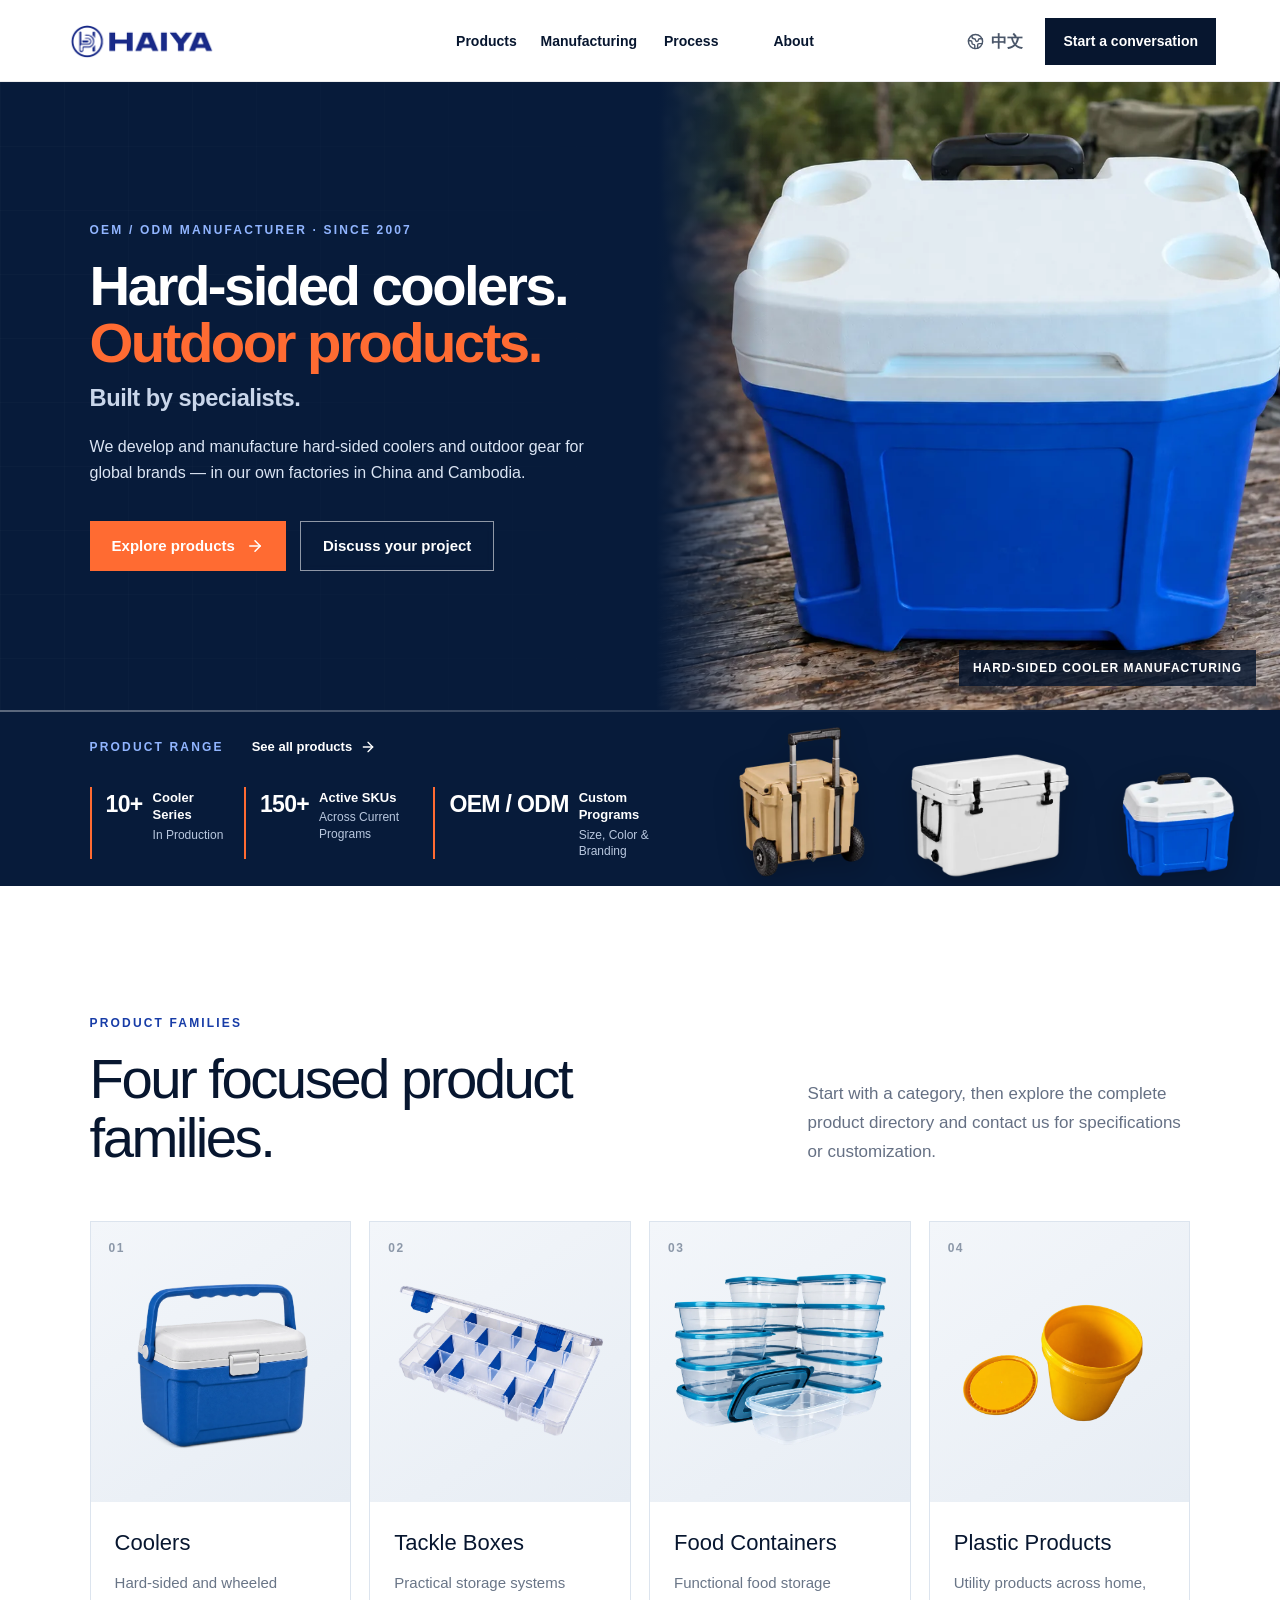
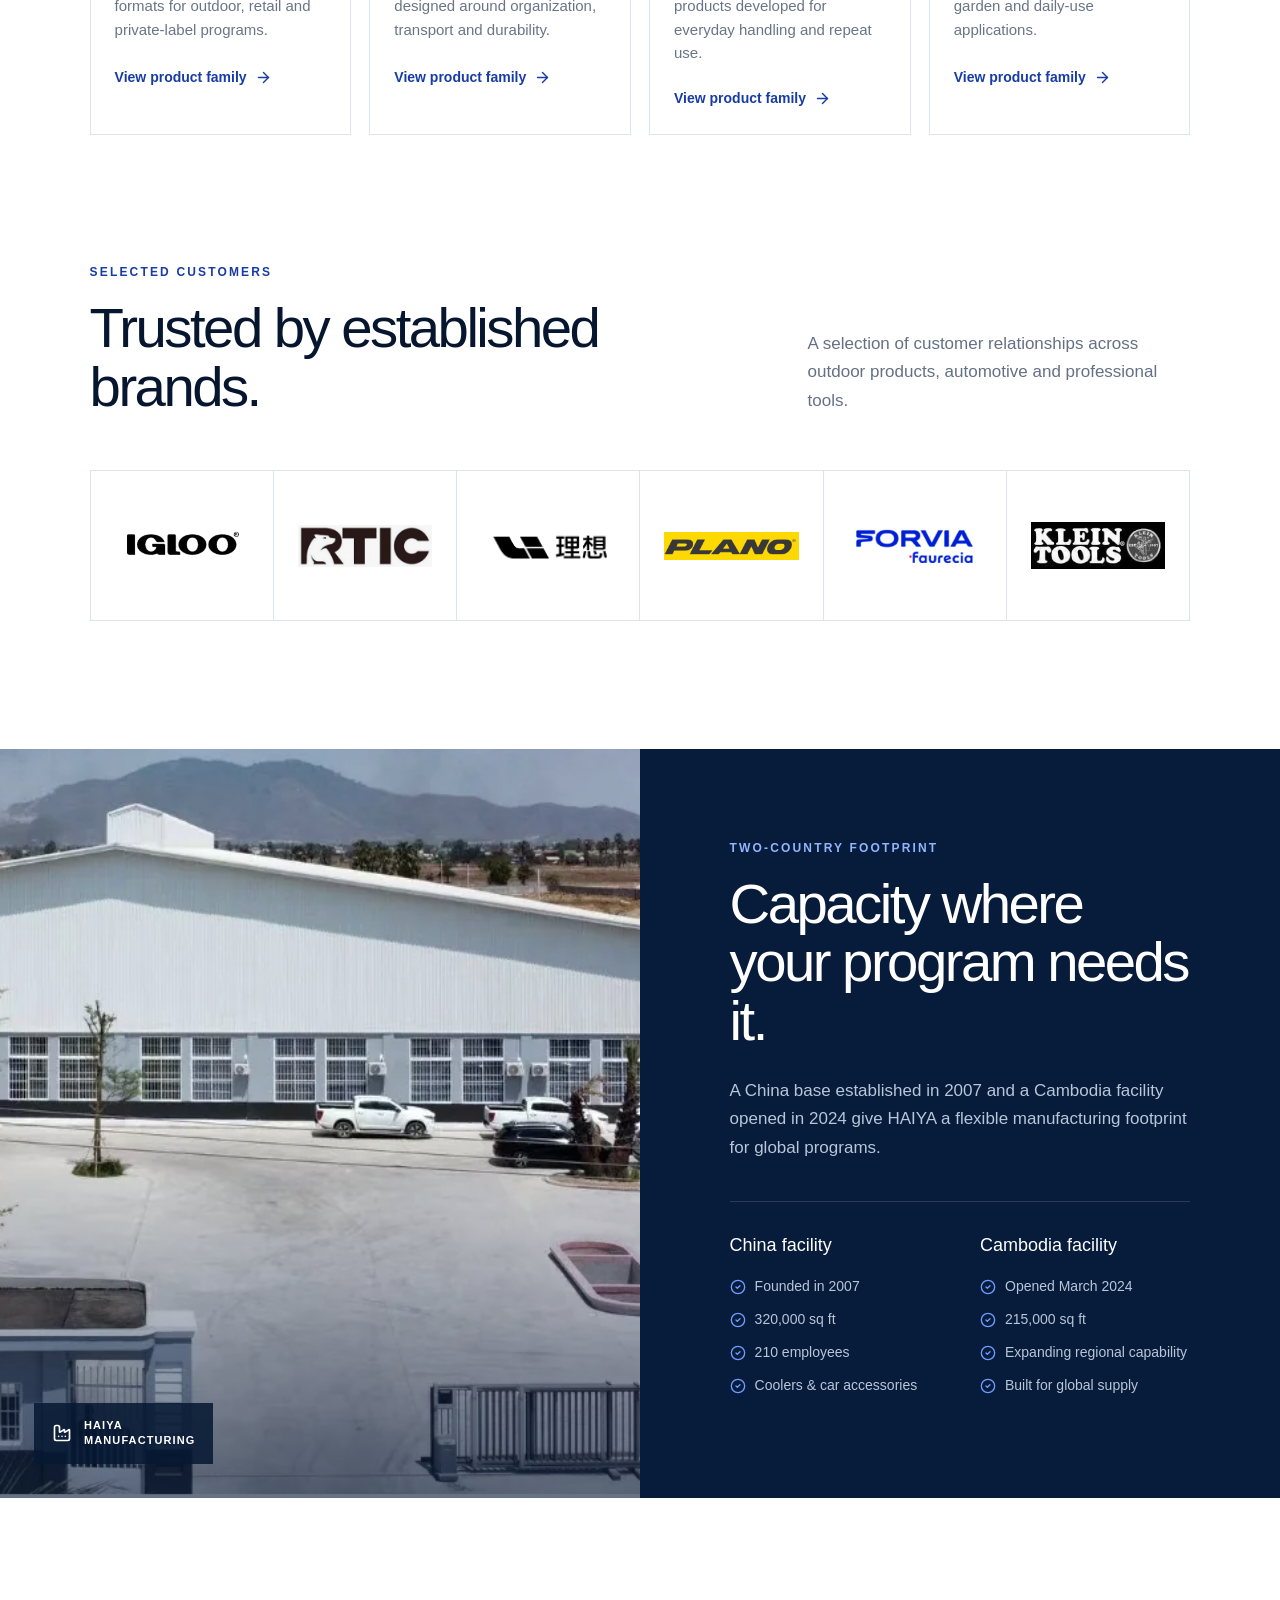
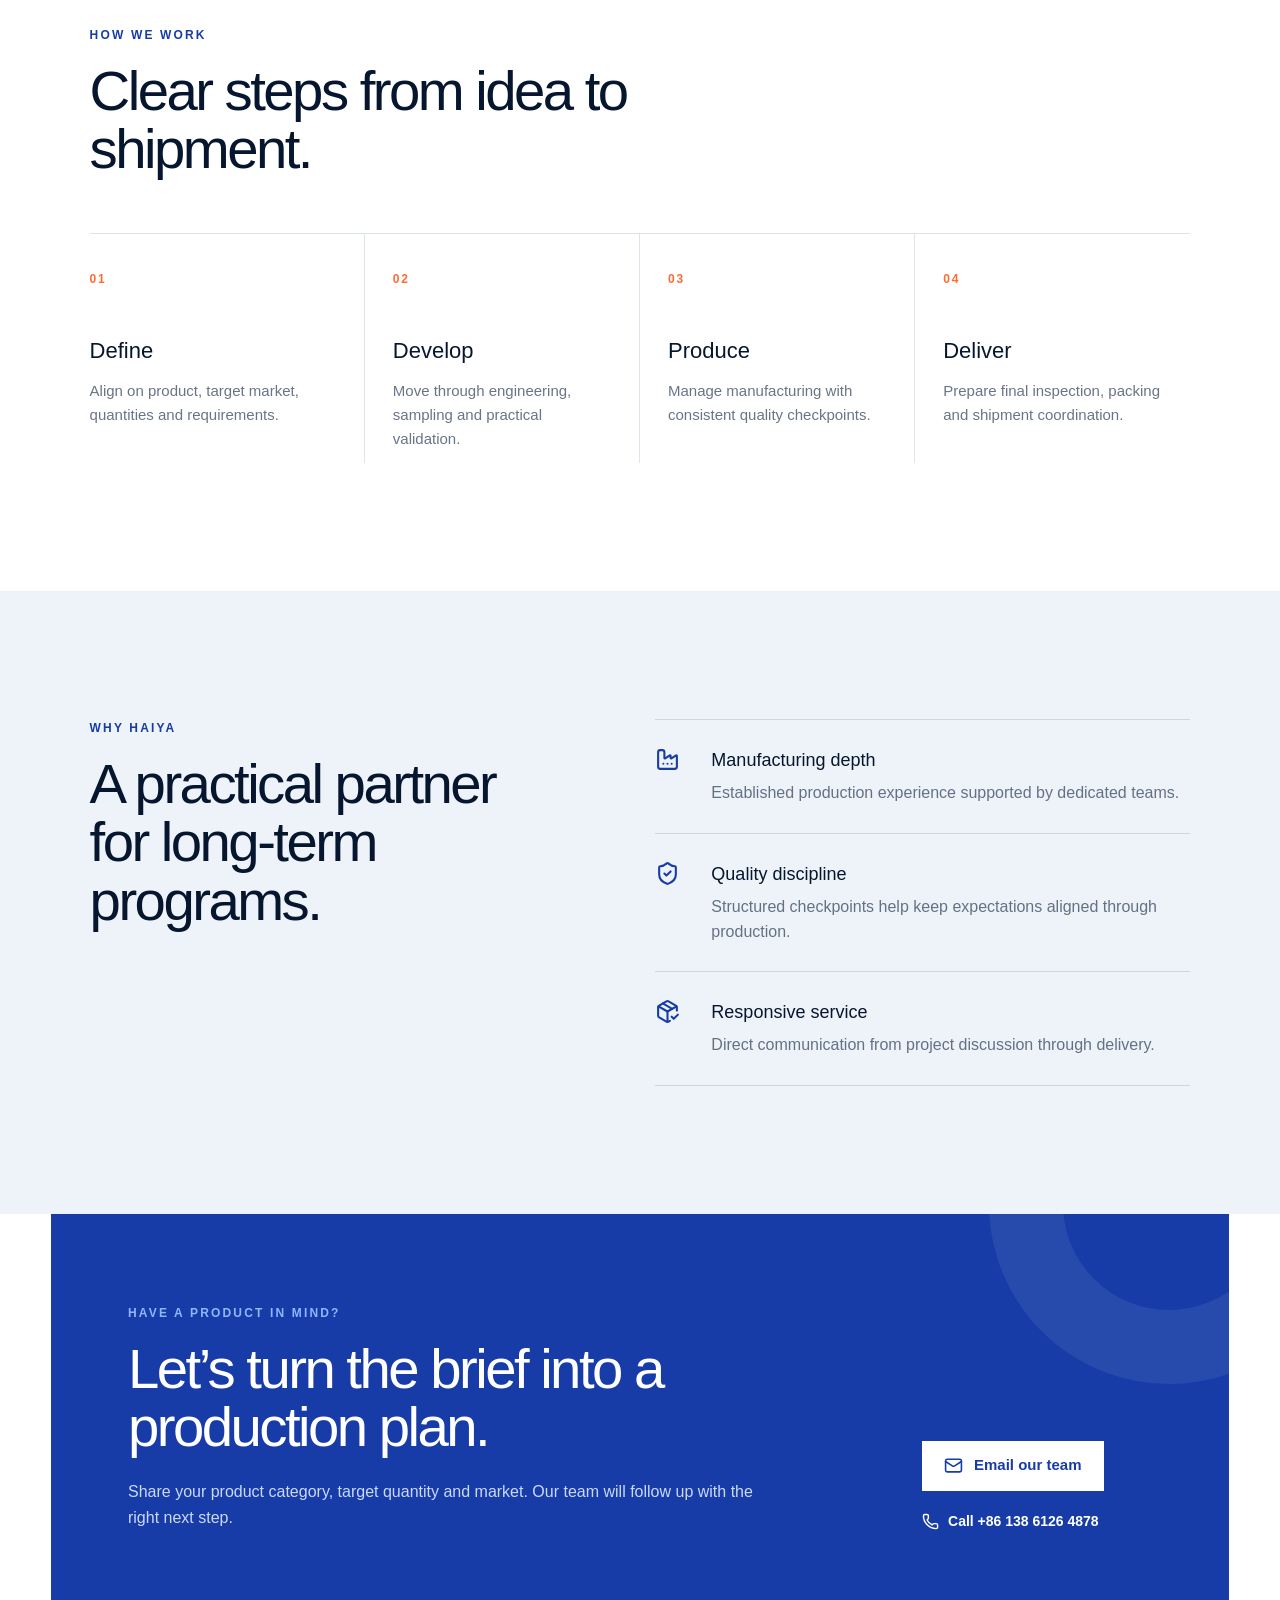
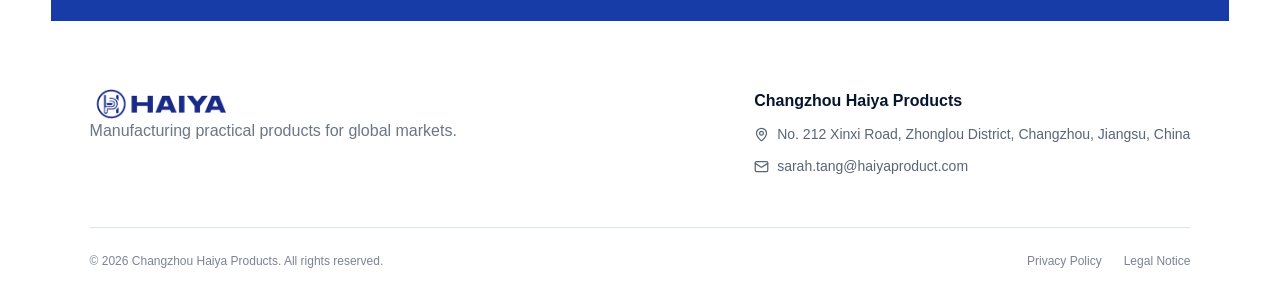
==== commit 1f2dc678: "Publish current site updates" ====
--- a/index.html
+++ b/index.html
@@ -1,2 +1,2 @@
-<!DOCTYPE html><html lang="en"><head><meta charSet="utf-8"/><meta name="viewport" content="width=device-width, initial-scale=1"/><link rel="stylesheet" href="/_next/static/css/index.DWYTuaZw.css" data-rsc-css-href="/_next/static/css/index.DWYTuaZw.css" data-precedence="vite-rsc/importer-resources"/><link rel="modulepreload" fetchPriority="low" href="/_next/static/chunks/index-CkcWqs73.js"/><script src="/_next/static/chunks/rolldown-runtime-C60lm6uB.js" type="module" async=""></script><script src="/_next/static/chunks/framework-D_rUT4EX.js" type="module" async=""></script><link rel="modulepreload" href="/_next/static/chunks/layout-segment-context-CCRR_ScX.js" crossorigin=""/><link rel="modulepreload" href="/_next/static/chunks/page-BVlH7o5n.js" crossorigin=""/><link rel="modulepreload" href="/_next/static/chunks/site-footer-D-RrSYYw.js" crossorigin=""/><title>HAIYA | Coolers &amp; Practical Products Manufacturing</title><meta name="description" content="HAIYA manufactures coolers, tackle boxes, food containers and practical plastic products across China and Cambodia."/><link rel="shortcut icon" href="/favicon.svg"/><link rel="icon" href="/favicon.svg"/><script>Object.assign(((self[Symbol.for("vinext.navigationRuntime")]??={bootstrap:{routeManifest:null},functions:{}}).bootstrap.rsc??={rsc:[]}),{params:{},nav:{"pathname":"/","searchParams":[]}})</script><link rel="modulepreload" href="/_next/static/chunks/index-CkcWqs73.js" />
-</head><body class="antialiased"><main class="site-shell"><header class="topbar"><a href="#top" class="brand" aria-label="HAIYA home"><img src="/images/haiya-logo.png" alt="HAIYA"/></a><nav class="nav " aria-label="Main navigation"><a href="/products">Products</a><a href="/manufacturing">Manufacturing</a><a href="/oem">Process</a><a href="/about">About</a></nav><div class="header-actions"><button class="language" aria-label="Switch language"><svg xmlns="http://www.w3.org/2000/svg" width="17" height="17" viewBox="0 0 24 24" fill="none" stroke="currentColor" stroke-width="2" stroke-linecap="round" stroke-linejoin="round" class="lucide lucide-earth" aria-hidden="true"><path d="M21.54 15H17a2 2 0 0 0-2 2v4.54"></path><path d="M7 3.34V5a3 3 0 0 0 3 3a2 2 0 0 1 2 2c0 1.1.9 2 2 2a2 2 0 0 0 2-2c0-1.1.9-2 2-2h3.17"></path><path d="M11 21.95V18a2 2 0 0 0-2-2a2 2 0 0 1-2-2v-1a2 2 0 0 0-2-2H2.05"></path><circle cx="12" cy="12" r="10"></circle></svg>中文</button><a class="header-cta" href="/contact">Start a conversation</a><button class="menu-button" aria-label="Toggle menu"><svg xmlns="http://www.w3.org/2000/svg" width="24" height="24" viewBox="0 0 24 24" fill="none" stroke="currentColor" stroke-width="2" stroke-linecap="round" stroke-linejoin="round" class="lucide lucide-menu" aria-hidden="true"><path d="M4 5h16"></path><path d="M4 12h16"></path><path d="M4 19h16"></path></svg></button></div></header><section class="hero" id="top"><div class="hero-inner"><div class="hero-content"><p class="eyebrow light">OEM / ODM MANUFACTURER · SINCE 2007</p><h1 class="hero-title"><span>Hard-sided coolers.</span><span class="hero-accent">Outdoor products.</span><span class="hero-tag">Built by specialists.</span></h1><p class="hero-copy">We develop and manufacture hard-sided coolers and outdoor gear for global brands — in our own factories in China and Cambodia.</p><div class="hero-actions"><a class="button button-primary" href="#products">Explore products<svg xmlns="http://www.w3.org/2000/svg" width="18" height="18" viewBox="0 0 24 24" fill="none" stroke="currentColor" stroke-width="2" stroke-linecap="round" stroke-linejoin="round" class="lucide lucide-arrow-right" aria-hidden="true"><path d="M5 12h14"></path><path d="m12 5 7 7-7 7"></path></svg></a><a class="button button-ghost" href="#contact">Discuss your project</a></div></div><figure class="hero-visual"><img src="/images/outdoor-cooler-hero.webp" alt="HAIYA hard-sided cooler in an outdoor setting" fetchPriority="high" decoding="async"/><figcaption>Hard-Sided Cooler Manufacturing</figcaption></figure></div><div class="hero-range" aria-label="Product range"><div class="range-specs"><p class="hero-range-title">Product range</p><dl><div><dt>10+</dt><dd><strong>Cooler Series</strong><span>In Production</span></dd></div><div><dt>150+</dt><dd><strong>Active SKUs</strong><span>Across Current Programs</span></dd></div><div><dt>OEM / ODM</dt><dd><strong>Custom Programs</strong><span>Size, Color &amp; Branding</span></dd></div></dl><a class="range-more" href="/products">See all products<svg xmlns="http://www.w3.org/2000/svg" width="16" height="16" viewBox="0 0 24 24" fill="none" stroke="currentColor" stroke-width="2" stroke-linecap="round" stroke-linejoin="round" class="lucide lucide-arrow-right" aria-hidden="true"><path d="M5 12h14"></path><path d="m12 5 7 7-7 7"></path></svg></a></div><div class="range-lineup"><img class="lineup-image" src="/images/cooler-lineup-wide.webp" alt="HAIYA hard-sided cooler product lineup" decoding="async"/></div></div></section><section class="section products" id="products"><div class="section-heading"><div><p class="eyebrow">PRODUCT FAMILIES</p><h2>Four focused product families.</h2></div><p>Start with a category, then explore the complete product directory and contact us for specifications or customization.</p></div><div class="product-grid"><article class="product-card"><div class="product-image"><span>0<!-- -->1</span><img src="/images/cooler-compact-no-logo.webp" alt="Coolers" loading="lazy" decoding="async"/></div><div class="product-body"><h3>Coolers</h3><p>Hard-sided and wheeled formats for outdoor, retail and private-label programs.</p><a href="/products">View product family<svg xmlns="http://www.w3.org/2000/svg" width="17" height="17" viewBox="0 0 24 24" fill="none" stroke="currentColor" stroke-width="2" stroke-linecap="round" stroke-linejoin="round" class="lucide lucide-arrow-right" aria-hidden="true"><path d="M5 12h14"></path><path d="m12 5 7 7-7 7"></path></svg></a></div></article><article class="product-card"><div class="product-image"><span>0<!-- -->2</span><img src="/images/tackle-box.webp" alt="Tackle Boxes" loading="lazy" decoding="async"/></div><div class="product-body"><h3>Tackle Boxes</h3><p>Practical storage systems designed around organization, transport and durability.</p><a href="/products">View product family<svg xmlns="http://www.w3.org/2000/svg" width="17" height="17" viewBox="0 0 24 24" fill="none" stroke="currentColor" stroke-width="2" stroke-linecap="round" stroke-linejoin="round" class="lucide lucide-arrow-right" aria-hidden="true"><path d="M5 12h14"></path><path d="m12 5 7 7-7 7"></path></svg></a></div></article><article class="product-card"><div class="product-image"><span>0<!-- -->3</span><img src="/images/food-container.webp" alt="Food Containers" loading="lazy" decoding="async"/></div><div class="product-body"><h3>Food Containers</h3><p>Functional food storage products developed for everyday handling and repeat use.</p><a href="/products">View product family<svg xmlns="http://www.w3.org/2000/svg" width="17" height="17" viewBox="0 0 24 24" fill="none" stroke="currentColor" stroke-width="2" stroke-linecap="round" stroke-linejoin="round" class="lucide lucide-arrow-right" aria-hidden="true"><path d="M5 12h14"></path><path d="m12 5 7 7-7 7"></path></svg></a></div></article><article class="product-card"><div class="product-image"><span>0<!-- -->4</span><img src="/images/plastic-products.webp" alt="Plastic Products" loading="lazy" decoding="async"/></div><div class="product-body"><h3>Plastic Products</h3><p>Utility products across home, garden and daily-use applications.</p><a href="/products">View product family<svg xmlns="http://www.w3.org/2000/svg" width="17" height="17" viewBox="0 0 24 24" fill="none" stroke="currentColor" stroke-width="2" stroke-linecap="round" stroke-linejoin="round" class="lucide lucide-arrow-right" aria-hidden="true"><path d="M5 12h14"></path><path d="m12 5 7 7-7 7"></path></svg></a></div></article></div></section><section class="section customers" aria-labelledby="customers-title"><div class="section-heading customers-heading"><div><p class="eyebrow">SELECTED CUSTOMERS</p><h2 id="customers-title">Trusted by established brands.</h2></div><p>A selection of customer relationships across outdoor products, automotive and professional tools.</p></div><div class="customer-grid"><div class="customer-logo"><img src="/images/customer-igloo.png" alt="IGLOO" loading="lazy" decoding="async"/></div><div class="customer-logo"><img src="/images/customer-rtic.png" alt="RTIC" loading="lazy" decoding="async"/></div><div class="customer-logo"><img src="/images/customer-li-auto.png" alt="Li Auto" loading="lazy" decoding="async"/></div><div class="customer-logo"><img src="/images/customer-plano.png" alt="PLANO" loading="lazy" decoding="async"/></div><div class="customer-logo"><img src="/images/customer-forvia.png" alt="FORVIA Faurecia" loading="lazy" decoding="async"/></div><div class="customer-logo"><img src="/images/customer-klein-tools.png" alt="Klein Tools" loading="lazy" decoding="async"/></div></div></section><section class="manufacturing" id="manufacturing"><div class="mfg-image"><img src="/images/factory-hero.webp" alt="HAIYA factory campus" loading="lazy" decoding="async"/><div class="image-label"><svg xmlns="http://www.w3.org/2000/svg" width="20" height="20" viewBox="0 0 24 24" fill="none" stroke="currentColor" stroke-width="2" stroke-linecap="round" stroke-linejoin="round" class="lucide lucide-factory" aria-hidden="true"><path d="M12 16h.01"></path><path d="M16 16h.01"></path><path d="M3 19a2 2 0 0 0 2 2h14a2 2 0 0 0 2-2V8.5a.5.5 0 0 0-.769-.422l-4.462 2.844A.5.5 0 0 1 15 10.5v-2a.5.5 0 0 0-.769-.422L9.77 10.922A.5.5 0 0 1 9 10.5V5a2 2 0 0 0-2-2H5a2 2 0 0 0-2 2z"></path><path d="M8 16h.01"></path></svg><span>HAIYA<br/>MANUFACTURING</span></div></div><div class="mfg-content"><p class="eyebrow light">TWO-COUNTRY FOOTPRINT</p><h2>Capacity where your program needs it.</h2><p class="mfg-intro">A China base established in 2007 and a Cambodia facility opened in 2024 give HAIYA a flexible manufacturing footprint for global programs.</p><div class="factory-columns"><div><h3>China facility</h3><p><svg xmlns="http://www.w3.org/2000/svg" width="16" height="16" viewBox="0 0 24 24" fill="none" stroke="currentColor" stroke-width="2" stroke-linecap="round" stroke-linejoin="round" class="lucide lucide-circle-check" aria-hidden="true"><circle cx="12" cy="12" r="10"></circle><path d="m9 12 2 2 4-4"></path></svg>Founded in 2007</p><p><svg xmlns="http://www.w3.org/2000/svg" width="16" height="16" viewBox="0 0 24 24" fill="none" stroke="currentColor" stroke-width="2" stroke-linecap="round" stroke-linejoin="round" class="lucide lucide-circle-check" aria-hidden="true"><circle cx="12" cy="12" r="10"></circle><path d="m9 12 2 2 4-4"></path></svg>320,000 sq ft</p><p><svg xmlns="http://www.w3.org/2000/svg" width="16" height="16" viewBox="0 0 24 24" fill="none" stroke="currentColor" stroke-width="2" stroke-linecap="round" stroke-linejoin="round" class="lucide lucide-circle-check" aria-hidden="true"><circle cx="12" cy="12" r="10"></circle><path d="m9 12 2 2 4-4"></path></svg>210 employees</p><p><svg xmlns="http://www.w3.org/2000/svg" width="16" height="16" viewBox="0 0 24 24" fill="none" stroke="currentColor" stroke-width="2" stroke-linecap="round" stroke-linejoin="round" class="lucide lucide-circle-check" aria-hidden="true"><circle cx="12" cy="12" r="10"></circle><path d="m9 12 2 2 4-4"></path></svg>Coolers &amp; car accessories</p></div><div><h3>Cambodia facility</h3><p><svg xmlns="http://www.w3.org/2000/svg" width="16" height="16" viewBox="0 0 24 24" fill="none" stroke="currentColor" stroke-width="2" stroke-linecap="round" stroke-linejoin="round" class="lucide lucide-circle-check" aria-hidden="true"><circle cx="12" cy="12" r="10"></circle><path d="m9 12 2 2 4-4"></path></svg>Opened March 2024</p><p><svg xmlns="http://www.w3.org/2000/svg" width="16" height="16" viewBox="0 0 24 24" fill="none" stroke="currentColor" stroke-width="2" stroke-linecap="round" stroke-linejoin="round" class="lucide lucide-circle-check" aria-hidden="true"><circle cx="12" cy="12" r="10"></circle><path d="m9 12 2 2 4-4"></path></svg>215,000 sq ft</p><p><svg xmlns="http://www.w3.org/2000/svg" width="16" height="16" viewBox="0 0 24 24" fill="none" stroke="currentColor" stroke-width="2" stroke-linecap="round" stroke-linejoin="round" class="lucide lucide-circle-check" aria-hidden="true"><circle cx="12" cy="12" r="10"></circle><path d="m9 12 2 2 4-4"></path></svg>Expanding regional capability</p><p><svg xmlns="http://www.w3.org/2000/svg" width="16" height="16" viewBox="0 0 24 24" fill="none" stroke="currentColor" stroke-width="2" stroke-linecap="round" stroke-linejoin="round" class="lucide lucide-circle-check" aria-hidden="true"><circle cx="12" cy="12" r="10"></circle><path d="m9 12 2 2 4-4"></path></svg>Built for global supply</p></div></div></div></section><section class="section process" id="process"><div class="section-heading compact"><div><p class="eyebrow">HOW WE WORK</p><h2>Clear steps from idea to shipment.</h2></div></div><div class="steps"><article><span>01</span><h3>Define</h3><p>Align on product, target market, quantities and requirements.</p></article><article><span>02</span><h3>Develop</h3><p>Move through engineering, sampling and practical validation.</p></article><article><span>03</span><h3>Produce</h3><p>Manage manufacturing with consistent quality checkpoints.</p></article><article><span>04</span><h3>Deliver</h3><p>Prepare final inspection, packing and shipment coordination.</p></article></div></section><section class="section promises" id="about"><div class="promise-title"><p class="eyebrow">WHY HAIYA</p><h2>A practical partner for long-term programs.</h2></div><div class="promise-list"><article><svg xmlns="http://www.w3.org/2000/svg" width="25" height="25" viewBox="0 0 24 24" fill="none" stroke="currentColor" stroke-width="2" stroke-linecap="round" stroke-linejoin="round" class="lucide lucide-factory" aria-hidden="true"><path d="M12 16h.01"></path><path d="M16 16h.01"></path><path d="M3 19a2 2 0 0 0 2 2h14a2 2 0 0 0 2-2V8.5a.5.5 0 0 0-.769-.422l-4.462 2.844A.5.5 0 0 1 15 10.5v-2a.5.5 0 0 0-.769-.422L9.77 10.922A.5.5 0 0 1 9 10.5V5a2 2 0 0 0-2-2H5a2 2 0 0 0-2 2z"></path><path d="M8 16h.01"></path></svg><div><h3>Manufacturing depth</h3><p>Established production experience supported by dedicated teams.</p></div></article><article><svg xmlns="http://www.w3.org/2000/svg" width="25" height="25" viewBox="0 0 24 24" fill="none" stroke="currentColor" stroke-width="2" stroke-linecap="round" stroke-linejoin="round" class="lucide lucide-shield-check" aria-hidden="true"><path d="M20 13c0 5-3.5 7.5-7.66 8.95a1 1 0 0 1-.67-.01C7.5 20.5 4 18 4 13V6a1 1 0 0 1 1-1c2 0 4.5-1.2 6.24-2.72a1.17 1.17 0 0 1 1.52 0C14.51 3.81 17 5 19 5a1 1 0 0 1 1 1z"></path><path d="m9 12 2 2 4-4"></path></svg><div><h3>Quality discipline</h3><p>Structured checkpoints help keep expectations aligned through production.</p></div></article><article><svg xmlns="http://www.w3.org/2000/svg" width="25" height="25" viewBox="0 0 24 24" fill="none" stroke="currentColor" stroke-width="2" stroke-linecap="round" stroke-linejoin="round" class="lucide lucide-package-check" aria-hidden="true"><path d="M12 22V12"></path><path d="m16 17 2 2 4-4"></path><path d="M21 11.127V8a2 2 0 0 0-1-1.73l-7-4a2 2 0 0 0-2 0l-7 4A2 2 0 0 0 3 8v8a2 2 0 0 0 1 1.729l7 4a2 2 0 0 0 2 .001l1.32-.753"></path><path d="M3.29 7 12 12l8.71-5"></path><path d="m7.5 4.27 8.997 5.148"></path></svg><div><h3>Responsive service</h3><p>Direct communication from project discussion through delivery.</p></div></article></div></section><section class="contact" id="contact"><div><p class="eyebrow light">HAVE A PRODUCT IN MIND?</p><h2>Let’s turn the brief into a production plan.</h2><p>Share your product category, target quantity and market. Our team will follow up with the right next step.</p></div><div class="contact-actions"><a class="button button-white" href="mailto:sarah.tang@haiyaproduct.com"><svg xmlns="http://www.w3.org/2000/svg" width="19" height="19" viewBox="0 0 24 24" fill="none" stroke="currentColor" stroke-width="2" stroke-linecap="round" stroke-linejoin="round" class="lucide lucide-mail" aria-hidden="true"><path d="m22 7-8.991 5.727a2 2 0 0 1-2.009 0L2 7"></path><rect x="2" y="4" width="20" height="16" rx="2"></rect></svg>Email our team</a><a class="phone-link" href="tel:+8613861264878"><svg xmlns="http://www.w3.org/2000/svg" width="17" height="17" viewBox="0 0 24 24" fill="none" stroke="currentColor" stroke-width="2" stroke-linecap="round" stroke-linejoin="round" class="lucide lucide-phone" aria-hidden="true"><path d="M13.832 16.568a1 1 0 0 0 1.213-.303l.355-.465A2 2 0 0 1 17 15h3a2 2 0 0 1 2 2v3a2 2 0 0 1-2 2A18 18 0 0 1 2 4a2 2 0 0 1 2-2h3a2 2 0 0 1 2 2v3a2 2 0 0 1-.8 1.6l-.468.351a1 1 0 0 0-.292 1.233 14 14 0 0 0 6.392 6.384"></path></svg>Call +86 138 6126 4878</a></div></section><footer><div class="footer-brand"><img src="/images/haiya-logo.png" alt="HAIYA"/><p>Manufacturing practical products for global markets.</p></div><div class="footer-contact"><strong>Changzhou Haiya Products</strong><span><svg xmlns="http://www.w3.org/2000/svg" width="15" height="15" viewBox="0 0 24 24" fill="none" stroke="currentColor" stroke-width="2" stroke-linecap="round" stroke-linejoin="round" class="lucide lucide-map-pin" aria-hidden="true"><path d="M20 10c0 4.993-5.539 10.193-7.399 11.799a1 1 0 0 1-1.202 0C9.539 20.193 4 14.993 4 10a8 8 0 0 1 16 0"></path><circle cx="12" cy="10" r="3"></circle></svg>No. 212 Xinxi Road, Zhonglou District, Changzhou, Jiangsu, China</span><a href="mailto:sarah.tang@haiyaproduct.com"><svg xmlns="http://www.w3.org/2000/svg" width="15" height="15" viewBox="0 0 24 24" fill="none" stroke="currentColor" stroke-width="2" stroke-linecap="round" stroke-linejoin="round" class="lucide lucide-mail" aria-hidden="true"><path d="m22 7-8.991 5.727a2 2 0 0 1-2.009 0L2 7"></path><rect x="2" y="4" width="20" height="16" rx="2"></rect></svg>sarah.tang@haiyaproduct.com</a></div><div class="footer-legal"><span>© 2026 <!-- -->Changzhou Haiya Products. All rights reserved.</span><nav aria-label="Legal information"><a href="/privacy">Privacy Policy</a><a href="/legal">Legal Notice</a></nav></div></footer><button class="back-to-top " aria-label="Back to top" title="Back to top"><svg xmlns="http://www.w3.org/2000/svg" width="22" height="22" viewBox="0 0 24 24" fill="none" stroke="currentColor" stroke-width="2" stroke-linecap="round" stroke-linejoin="round" class="lucide lucide-arrow-up" aria-hidden="true"><path d="m5 12 7-7 7 7"></path><path d="M12 19V5"></path></svg></button></main><script type="module" src="/_next/static/chunks/index-CkcWqs73.js" id="_R_" async=""></script><script>((self[Symbol.for("vinext.navigationRuntime")]??={bootstrap:{routeManifest:null},functions:{}}).bootstrap.rsc??={rsc:[]}).rsc.push("2:I[\"8c0f216c4604\",[],\"Children\",1]\n")</script><script>((self[Symbol.for("vinext.navigationRuntime")]??={bootstrap:{routeManifest:null},functions:{}}).bootstrap.rsc??={rsc:[]}).rsc.push("3:I[\"593f344dc510\",[],\"GlobalErrorBoundary\",1]\n")</script><script>((self[Symbol.for("vinext.navigationRuntime")]??={bootstrap:{routeManifest:null},functions:{}}).bootstrap.rsc??={rsc:[]}).rsc.push("4:I[\"0b874ad30386\",[],\"default\",1]\n")</script><script>((self[Symbol.for("vinext.navigationRuntime")]??={bootstrap:{routeManifest:null},functions:{}}).bootstrap.rsc??={rsc:[]}).rsc.push("5:I[\"593f344dc510\",[],\"ErrorBoundary\",1]\n")</script><script>((self[Symbol.for("vinext.navigationRuntime")]??={bootstrap:{routeManifest:null},functions:{}}).bootstrap.rsc??={rsc:[]}).rsc.push("6:I[\"15c18cfaeeff\",[],\"LayoutSegmentProvider\",1]\n")</script><script>((self[Symbol.for("vinext.navigationRuntime")]??={bootstrap:{routeManifest:null},functions:{}}).bootstrap.rsc??={rsc:[]}).rsc.push("7:I[\"8c0f216c4604\",[],\"Slot\",1]\n")</script><script>((self[Symbol.for("vinext.navigationRuntime")]??={bootstrap:{routeManifest:null},functions:{}}).bootstrap.rsc??={rsc:[]}).rsc.push("8:I[\"593f344dc510\",[],\"NotFoundBoundary\",1]\n")</script><script>((self[Symbol.for("vinext.navigationRuntime")]??={bootstrap:{routeManifest:null},functions:{}}).bootstrap.rsc??={rsc:[]}).rsc.push("9:I[\"9276801271d6\",[],\"AppRouterScrollTarget\",1]\n")</script><script>((self[Symbol.for("vinext.navigationRuntime")]??={bootstrap:{routeManifest:null},functions:{}}).bootstrap.rsc??={rsc:[]}).rsc.push("a:I[\"593f344dc510\",[],\"RedirectBoundary\",1]\n")</script><script>((self[Symbol.for("vinext.navigationRuntime")]??={bootstrap:{routeManifest:null},functions:{}}).bootstrap.rsc??={rsc:[]}).rsc.push(":HL[\"/_next/static/css/index.DWYTuaZw.css\",\"style\"     ]\n")</script><script>((self[Symbol.for("vinext.navigationRuntime")]??={bootstrap:{routeManifest:null},functions:{}}).bootstrap.rsc??={rsc:[]}).rsc.push("0:{\"page:/\":\"$L1\",\"layout:/\":[[[\"$\",\"link\",\"css:/_next/static/css/index.DWYTuaZw.css\",{\"rel\":\"stylesheet\",\"precedence\":\"vite-rsc/importer-resources\",\"href\":\"/_next/static/css/index.DWYTuaZw.css\",\"data-rsc-css-href\":\"/_next/static/css/index.DWYTuaZw.css\"}],\"$undefined\"],[\"$\",\"html\",null,{\"lang\":\"en\",\"children\":[\"$\",\"body\",null,{\"className\":\"antialiased\",\"children\":[\"$\",\"$L2\",null,{}]}]}]],\"route:/\":[[[\"$\",\"meta\",null,{\"charSet\":\"utf-8\"}],[[\"$\",\"title\",\"0\",{\"children\":\"HAIYA | Coolers \u0026 Practical Products Manufacturing\"}],[\"$\",\"meta\",\"1\",{\"name\":\"description\",\"content\":\"HAIYA manufactures coolers, tackle boxes, food containers and practical plastic products across China and Cambodia.\"}],[\"$\",\"link\",\"2\",{\"data-vinext-streamed-icon\":\"$undefined\",\"rel\":\"shortcut icon\",\"href\":\"/favicon.svg\",\"type\":\"$undefined\",\"sizes\":\"$undefined\",\"color\":\"$undefined\",\"media\":\"$undefined\",\"fetchPriority\":\"$undefined\"}],[\"$\",\"link\",\"3\",{\"data-vinext-streamed-icon\":\"$undefined\",\"rel\":\"icon\",\"href\":\"/favicon.svg\",\"type\":\"$undefined\",\"sizes\":\"$undefined\",\"color\":\"$undefined\",\"media\":\"$undefined\",\"fetchPriority\":\"$undefined\"}]],[[\"$\",\"meta\",\"0\",{\"name\":\"viewport\",\"content\":\"width=device-width, initial-scale=1\"}]]],[\"$\",\"$L3\",null,{\"fallback\":\"$4\",\"children\":[\"$\",\"$L5\",null,{\"fallback\":\"$4\",\"children\":[\"$\",\"$L6\",null,{\"providerId\":\"layout:/\",\"segmentMap\":{\"children\":[]},\"children\":[\"$\",\"$L7\",null,{\"id\":\"layout:/\",\"parallelSlots\":\"$undefined\",\"children\":[\"$\",\"$L8\",null,{\"resetKey\":\"\",\"fallback\":[[\"$\",\"title\",null,{\"children\":\"404: This page could not be found.\"}],[\"$\",\"div\",null,{\"style\":{\"fontFamily\":\"system-ui,\\\"Segoe UI\\\",Roboto,Helvetica,Arial,sans-serif,\\\"Apple Color Emoji\\\",\\\"Segoe UI Emoji\\\"\",\"height\":\"100vh\",\"textAlign\":\"center\",\"display\":\"flex\",\"flexDirection\":\"column\",\"alignItems\":\"center\",\"justifyContent\":\"center\"},\"children\":[\"$\",\"div\",null,{\"children\":[[\"$\",\"style\",null,{\"dangerouslySetInnerHTML\":{\"__html\":\"body{color:#000;background:#fff;margin:0}.next-error-h1{border-right:1px solid rgba(0,0,0,.3)}@media (prefers-color-scheme:dark){body{color:#fff;background:#000}.next-error-h1{border-right:1px solid rgba(255,255,255,.3)}}\"}}],[\"$\",\"h1\",null,{\"className\":\"next-error-h1\",\"style\":{\"display\":\"inline-block\",\"margin\":\"0 20px 0 0\",\"padding\":\"0 23px 0 0\",\"fontSize\":24,\"fontWeight\":500,\"verticalAlign\":\"top\",\"lineHeight\":\"49px\"},\"children\":404}],[\"$\",\"div\",null,{\"style\":{\"display\":\"inline-block\"},\"children\":[\"$\",\"h2\",null,{\"style\":{\"fontSize\":14,\"fontWeight\":400,\"lineHeight\":\"49px\",\"margin\":0},\"children\":\"This page could not be found.\"}]}]]}]}]],\"children\":[\"$\",\"$L9\",null,{\"children\":[\"$\",\"$La\",null,{\"children\":[[\"$\",\"$L6\",null,{\"providerId\":\"page:/\",\"segmentMap\":{\"children\":[\"__PAGE__\"]},\"children\":[\"$\",\"$L7\",null,{\"id\":\"page:/\"}]}],null]}]}]}]}]}]}]}],null,null],\"__route\":\"route:/\",\"__interceptionContext\":null,\"__layoutIds\":[\"layout:/\"],\"__rootLayout\":\"/\",\"__bfcacheSegmentIdentities\":{\"layout:/\":\"[\\\"layout\\\",\\\"layout:/\\\",\\\"root-boundary:/\\\",\\\"\\\"]\",\"page:/\":\"[\\\"page\\\",\\\"page:/\\\",\\\"root-boundary:/\\\",\\\"\\\"]\"},\"__srcPage\":[\"page\"],\"__layoutFlags\":{\"layout:/\":\"s\"},\"__artifactCompatibility\":{\"schemaVersion\":1,\"graphVersion\":\"app-route-graph:1177fd80f83fa7b0\",\"deploymentVersion\":\"86364772-5ef8-4d9d-be1d-6fc3bce8918b\",\"appElementsSchemaVersion\":1,\"rscPayloadSchemaVersion\":1,\"rootBoundaryId\":\"/\",\"renderEpoch\":null}}\n")</script><script>((self[Symbol.for("vinext.navigationRuntime")]??={bootstrap:{routeManifest:null},functions:{}}).bootstrap.rsc??={rsc:[]}).rsc.push("b:I[\"6efdf509a785\",[],\"default\",1]\n")</script><script>((self[Symbol.for("vinext.navigationRuntime")]??={bootstrap:{routeManifest:null},functions:{}}).bootstrap.rsc??={rsc:[]}).rsc.push("1:[\"$\",\"$Lb\",null,{\"params\":\"$@c\",\"searchParams\":\"$@d\"}]\n")</script><script>((self[Symbol.for("vinext.navigationRuntime")]??={bootstrap:{routeManifest:null},functions:{}}).bootstrap.rsc??={rsc:[]}).rsc.push("c:{}\n")</script><script>((self[Symbol.for("vinext.navigationRuntime")]??={bootstrap:{routeManifest:null},functions:{}}).bootstrap.rsc??={rsc:[]}).rsc.push("d:{}\n")</script><script>Object.assign(((self[Symbol.for("vinext.navigationRuntime")]??={bootstrap:{routeManifest:null},functions:{}}).bootstrap.rsc??={rsc:[]}),{"initialCacheKind":"dynamic"});((self[Symbol.for("vinext.navigationRuntime")]??={bootstrap:{routeManifest:null},functions:{}}).bootstrap.rsc??={rsc:[]}).done=true</script></body></html>+<!DOCTYPE html><html lang="en"><head><meta charSet="utf-8"/><meta name="viewport" content="width=device-width, initial-scale=1"/><link rel="stylesheet" href="/_next/static/css/index.NfXAgkvV.css" data-rsc-css-href="/_next/static/css/index.NfXAgkvV.css" data-precedence="vite-rsc/importer-resources"/><link rel="modulepreload" fetchPriority="low" href="/_next/static/chunks/index-B4AYA-cG.js"/><script src="/_next/static/chunks/rolldown-runtime-C60lm6uB.js" type="module" async=""></script><script src="/_next/static/chunks/framework-D_rUT4EX.js" type="module" async=""></script><link rel="modulepreload" href="/_next/static/chunks/layout-segment-context-Dys_8LYe.js" crossorigin=""/><link rel="modulepreload" href="/_next/static/chunks/page-BVlH7o5n.js" crossorigin=""/><link rel="modulepreload" href="/_next/static/chunks/site-footer-D-RrSYYw.js" crossorigin=""/><title>HAIYA | Coolers &amp; Practical Products Manufacturing</title><meta name="description" content="HAIYA manufactures coolers, tackle boxes, food containers and practical plastic products across China and Cambodia."/><link rel="shortcut icon" href="/favicon.svg"/><link rel="icon" href="/favicon.svg"/><script>Object.assign(((self[Symbol.for("vinext.navigationRuntime")]??={bootstrap:{routeManifest:null},functions:{}}).bootstrap.rsc??={rsc:[]}),{params:{},nav:{"pathname":"/","searchParams":[]}})</script><link rel="modulepreload" href="/_next/static/chunks/index-B4AYA-cG.js" />
+</head><body class="antialiased"><main class="site-shell"><header class="topbar"><a href="#top" class="brand" aria-label="HAIYA home"><img src="/images/haiya-logo.png" alt="HAIYA"/></a><nav class="nav " aria-label="Main navigation"><a href="/products">Products</a><a href="/manufacturing">Manufacturing</a><a href="/oem">Process</a><a href="/about">About</a></nav><div class="header-actions"><button class="language" aria-label="Switch language"><svg xmlns="http://www.w3.org/2000/svg" width="17" height="17" viewBox="0 0 24 24" fill="none" stroke="currentColor" stroke-width="2" stroke-linecap="round" stroke-linejoin="round" class="lucide lucide-earth" aria-hidden="true"><path d="M21.54 15H17a2 2 0 0 0-2 2v4.54"></path><path d="M7 3.34V5a3 3 0 0 0 3 3a2 2 0 0 1 2 2c0 1.1.9 2 2 2a2 2 0 0 0 2-2c0-1.1.9-2 2-2h3.17"></path><path d="M11 21.95V18a2 2 0 0 0-2-2a2 2 0 0 1-2-2v-1a2 2 0 0 0-2-2H2.05"></path><circle cx="12" cy="12" r="10"></circle></svg>中文</button><a class="header-cta" href="/contact">Start a conversation</a><button class="menu-button" aria-label="Toggle menu"><svg xmlns="http://www.w3.org/2000/svg" width="24" height="24" viewBox="0 0 24 24" fill="none" stroke="currentColor" stroke-width="2" stroke-linecap="round" stroke-linejoin="round" class="lucide lucide-menu" aria-hidden="true"><path d="M4 5h16"></path><path d="M4 12h16"></path><path d="M4 19h16"></path></svg></button></div></header><section class="hero" id="top"><div class="hero-inner"><div class="hero-content"><p class="eyebrow light">OEM / ODM MANUFACTURER · SINCE 2007</p><h1 class="hero-title"><span>Hard-sided coolers.</span><span class="hero-accent">Outdoor products.</span><span class="hero-tag">Built by specialists.</span></h1><p class="hero-copy">We develop and manufacture hard-sided coolers and outdoor gear for global brands — in our own factories in China and Cambodia.</p><div class="hero-actions"><a class="button button-primary" href="#products">Explore products<svg xmlns="http://www.w3.org/2000/svg" width="18" height="18" viewBox="0 0 24 24" fill="none" stroke="currentColor" stroke-width="2" stroke-linecap="round" stroke-linejoin="round" class="lucide lucide-arrow-right" aria-hidden="true"><path d="M5 12h14"></path><path d="m12 5 7 7-7 7"></path></svg></a><a class="button button-ghost" href="#contact">Discuss your project</a></div></div><figure class="hero-visual"><img src="/images/outdoor-cooler-hero.webp" alt="HAIYA hard-sided cooler in an outdoor setting" fetchPriority="high" decoding="async"/><figcaption>Hard-Sided Cooler Manufacturing</figcaption></figure></div><div class="hero-range" aria-label="Product range"><div class="range-specs"><p class="hero-range-title">Product range</p><dl><div><dt>10+</dt><dd><strong>Cooler Series</strong><span>In Production</span></dd></div><div><dt>150+</dt><dd><strong>Active SKUs</strong><span>Across Current Programs</span></dd></div><div><dt>OEM / ODM</dt><dd><strong>Custom Programs</strong><span>Size, Color &amp; Branding</span></dd></div></dl><a class="range-more" href="/products">See all products<svg xmlns="http://www.w3.org/2000/svg" width="16" height="16" viewBox="0 0 24 24" fill="none" stroke="currentColor" stroke-width="2" stroke-linecap="round" stroke-linejoin="round" class="lucide lucide-arrow-right" aria-hidden="true"><path d="M5 12h14"></path><path d="m12 5 7 7-7 7"></path></svg></a></div><div class="range-lineup"><img class="lineup-image" src="/images/cooler-lineup-wide.webp" alt="HAIYA hard-sided cooler product lineup" decoding="async"/></div></div></section><section class="section products" id="products"><div class="section-heading"><div><p class="eyebrow">PRODUCT FAMILIES</p><h2>Four focused product families.</h2></div><p>Start with a category, then explore the complete product directory and contact us for specifications or customization.</p></div><div class="product-grid"><article class="product-card"><div class="product-image"><span>0<!-- -->1</span><img src="/images/cooler-compact-no-logo.webp" alt="Coolers" loading="lazy" decoding="async"/></div><div class="product-body"><h3>Coolers</h3><p>Hard-sided and wheeled formats for outdoor, retail and private-label programs.</p><a href="/products">View product family<svg xmlns="http://www.w3.org/2000/svg" width="17" height="17" viewBox="0 0 24 24" fill="none" stroke="currentColor" stroke-width="2" stroke-linecap="round" stroke-linejoin="round" class="lucide lucide-arrow-right" aria-hidden="true"><path d="M5 12h14"></path><path d="m12 5 7 7-7 7"></path></svg></a></div></article><article class="product-card"><div class="product-image"><span>0<!-- -->2</span><img src="/images/tackle-box.webp" alt="Tackle Boxes" loading="lazy" decoding="async"/></div><div class="product-body"><h3>Tackle Boxes</h3><p>Practical storage systems designed around organization, transport and durability.</p><a href="/products">View product family<svg xmlns="http://www.w3.org/2000/svg" width="17" height="17" viewBox="0 0 24 24" fill="none" stroke="currentColor" stroke-width="2" stroke-linecap="round" stroke-linejoin="round" class="lucide lucide-arrow-right" aria-hidden="true"><path d="M5 12h14"></path><path d="m12 5 7 7-7 7"></path></svg></a></div></article><article class="product-card"><div class="product-image"><span>0<!-- -->3</span><img src="/images/food-container.webp" alt="Food Containers" loading="lazy" decoding="async"/></div><div class="product-body"><h3>Food Containers</h3><p>Functional food storage products developed for everyday handling and repeat use.</p><a href="/products">View product family<svg xmlns="http://www.w3.org/2000/svg" width="17" height="17" viewBox="0 0 24 24" fill="none" stroke="currentColor" stroke-width="2" stroke-linecap="round" stroke-linejoin="round" class="lucide lucide-arrow-right" aria-hidden="true"><path d="M5 12h14"></path><path d="m12 5 7 7-7 7"></path></svg></a></div></article><article class="product-card"><div class="product-image"><span>0<!-- -->4</span><img src="/images/plastic-products.webp" alt="Plastic Products" loading="lazy" decoding="async"/></div><div class="product-body"><h3>Plastic Products</h3><p>Utility products across home, garden and daily-use applications.</p><a href="/products">View product family<svg xmlns="http://www.w3.org/2000/svg" width="17" height="17" viewBox="0 0 24 24" fill="none" stroke="currentColor" stroke-width="2" stroke-linecap="round" stroke-linejoin="round" class="lucide lucide-arrow-right" aria-hidden="true"><path d="M5 12h14"></path><path d="m12 5 7 7-7 7"></path></svg></a></div></article></div></section><section class="section customers" aria-labelledby="customers-title"><div class="section-heading customers-heading"><div><p class="eyebrow">SELECTED CUSTOMERS</p><h2 id="customers-title">Trusted by established brands.</h2></div><p>A selection of customer relationships across outdoor products, automotive and professional tools.</p></div><div class="customer-grid"><div class="customer-logo"><img src="/images/customer-igloo.png" alt="IGLOO" loading="lazy" decoding="async"/></div><div class="customer-logo"><img src="/images/customer-rtic.png" alt="RTIC" loading="lazy" decoding="async"/></div><div class="customer-logo"><img src="/images/customer-li-auto.png" alt="Li Auto" loading="lazy" decoding="async"/></div><div class="customer-logo"><img src="/images/customer-plano.png" alt="PLANO" loading="lazy" decoding="async"/></div><div class="customer-logo"><img src="/images/customer-forvia.png" alt="FORVIA Faurecia" loading="lazy" decoding="async"/></div><div class="customer-logo"><img src="/images/customer-klein-tools.png" alt="Klein Tools" loading="lazy" decoding="async"/></div></div></section><section class="manufacturing" id="manufacturing"><div class="mfg-image"><img src="/images/factory-hero.webp" alt="HAIYA factory campus" loading="lazy" decoding="async"/><div class="image-label"><svg xmlns="http://www.w3.org/2000/svg" width="20" height="20" viewBox="0 0 24 24" fill="none" stroke="currentColor" stroke-width="2" stroke-linecap="round" stroke-linejoin="round" class="lucide lucide-factory" aria-hidden="true"><path d="M12 16h.01"></path><path d="M16 16h.01"></path><path d="M3 19a2 2 0 0 0 2 2h14a2 2 0 0 0 2-2V8.5a.5.5 0 0 0-.769-.422l-4.462 2.844A.5.5 0 0 1 15 10.5v-2a.5.5 0 0 0-.769-.422L9.77 10.922A.5.5 0 0 1 9 10.5V5a2 2 0 0 0-2-2H5a2 2 0 0 0-2 2z"></path><path d="M8 16h.01"></path></svg><span>HAIYA<br/>MANUFACTURING</span></div></div><div class="mfg-content"><p class="eyebrow light">TWO-COUNTRY FOOTPRINT</p><h2>Capacity where your program needs it.</h2><p class="mfg-intro">A China base established in 2007 and a Cambodia facility opened in 2024 give HAIYA a flexible manufacturing footprint for global programs.</p><div class="factory-columns"><div><h3>China facility</h3><p><svg xmlns="http://www.w3.org/2000/svg" width="16" height="16" viewBox="0 0 24 24" fill="none" stroke="currentColor" stroke-width="2" stroke-linecap="round" stroke-linejoin="round" class="lucide lucide-circle-check" aria-hidden="true"><circle cx="12" cy="12" r="10"></circle><path d="m9 12 2 2 4-4"></path></svg>Founded in 2007</p><p><svg xmlns="http://www.w3.org/2000/svg" width="16" height="16" viewBox="0 0 24 24" fill="none" stroke="currentColor" stroke-width="2" stroke-linecap="round" stroke-linejoin="round" class="lucide lucide-circle-check" aria-hidden="true"><circle cx="12" cy="12" r="10"></circle><path d="m9 12 2 2 4-4"></path></svg>320,000 sq ft</p><p><svg xmlns="http://www.w3.org/2000/svg" width="16" height="16" viewBox="0 0 24 24" fill="none" stroke="currentColor" stroke-width="2" stroke-linecap="round" stroke-linejoin="round" class="lucide lucide-circle-check" aria-hidden="true"><circle cx="12" cy="12" r="10"></circle><path d="m9 12 2 2 4-4"></path></svg>210 employees</p><p><svg xmlns="http://www.w3.org/2000/svg" width="16" height="16" viewBox="0 0 24 24" fill="none" stroke="currentColor" stroke-width="2" stroke-linecap="round" stroke-linejoin="round" class="lucide lucide-circle-check" aria-hidden="true"><circle cx="12" cy="12" r="10"></circle><path d="m9 12 2 2 4-4"></path></svg>Coolers &amp; car accessories</p></div><div><h3>Cambodia facility</h3><p><svg xmlns="http://www.w3.org/2000/svg" width="16" height="16" viewBox="0 0 24 24" fill="none" stroke="currentColor" stroke-width="2" stroke-linecap="round" stroke-linejoin="round" class="lucide lucide-circle-check" aria-hidden="true"><circle cx="12" cy="12" r="10"></circle><path d="m9 12 2 2 4-4"></path></svg>Opened March 2024</p><p><svg xmlns="http://www.w3.org/2000/svg" width="16" height="16" viewBox="0 0 24 24" fill="none" stroke="currentColor" stroke-width="2" stroke-linecap="round" stroke-linejoin="round" class="lucide lucide-circle-check" aria-hidden="true"><circle cx="12" cy="12" r="10"></circle><path d="m9 12 2 2 4-4"></path></svg>215,000 sq ft</p><p><svg xmlns="http://www.w3.org/2000/svg" width="16" height="16" viewBox="0 0 24 24" fill="none" stroke="currentColor" stroke-width="2" stroke-linecap="round" stroke-linejoin="round" class="lucide lucide-circle-check" aria-hidden="true"><circle cx="12" cy="12" r="10"></circle><path d="m9 12 2 2 4-4"></path></svg>Expanding regional capability</p><p><svg xmlns="http://www.w3.org/2000/svg" width="16" height="16" viewBox="0 0 24 24" fill="none" stroke="currentColor" stroke-width="2" stroke-linecap="round" stroke-linejoin="round" class="lucide lucide-circle-check" aria-hidden="true"><circle cx="12" cy="12" r="10"></circle><path d="m9 12 2 2 4-4"></path></svg>Built for global supply</p></div></div></div></section><section class="section process" id="process"><div class="section-heading compact"><div><p class="eyebrow">HOW WE WORK</p><h2>Clear steps from idea to shipment.</h2></div></div><div class="steps"><article><span>01</span><h3>Define</h3><p>Align on product, target market, quantities and requirements.</p></article><article><span>02</span><h3>Develop</h3><p>Move through engineering, sampling and practical validation.</p></article><article><span>03</span><h3>Produce</h3><p>Manage manufacturing with consistent quality checkpoints.</p></article><article><span>04</span><h3>Deliver</h3><p>Prepare final inspection, packing and shipment coordination.</p></article></div></section><section class="section promises" id="about"><div class="promise-title"><p class="eyebrow">WHY HAIYA</p><h2>A practical partner for long-term programs.</h2></div><div class="promise-list"><article><svg xmlns="http://www.w3.org/2000/svg" width="25" height="25" viewBox="0 0 24 24" fill="none" stroke="currentColor" stroke-width="2" stroke-linecap="round" stroke-linejoin="round" class="lucide lucide-factory" aria-hidden="true"><path d="M12 16h.01"></path><path d="M16 16h.01"></path><path d="M3 19a2 2 0 0 0 2 2h14a2 2 0 0 0 2-2V8.5a.5.5 0 0 0-.769-.422l-4.462 2.844A.5.5 0 0 1 15 10.5v-2a.5.5 0 0 0-.769-.422L9.77 10.922A.5.5 0 0 1 9 10.5V5a2 2 0 0 0-2-2H5a2 2 0 0 0-2 2z"></path><path d="M8 16h.01"></path></svg><div><h3>Manufacturing depth</h3><p>Established production experience supported by dedicated teams.</p></div></article><article><svg xmlns="http://www.w3.org/2000/svg" width="25" height="25" viewBox="0 0 24 24" fill="none" stroke="currentColor" stroke-width="2" stroke-linecap="round" stroke-linejoin="round" class="lucide lucide-shield-check" aria-hidden="true"><path d="M20 13c0 5-3.5 7.5-7.66 8.95a1 1 0 0 1-.67-.01C7.5 20.5 4 18 4 13V6a1 1 0 0 1 1-1c2 0 4.5-1.2 6.24-2.72a1.17 1.17 0 0 1 1.52 0C14.51 3.81 17 5 19 5a1 1 0 0 1 1 1z"></path><path d="m9 12 2 2 4-4"></path></svg><div><h3>Quality discipline</h3><p>Structured checkpoints help keep expectations aligned through production.</p></div></article><article><svg xmlns="http://www.w3.org/2000/svg" width="25" height="25" viewBox="0 0 24 24" fill="none" stroke="currentColor" stroke-width="2" stroke-linecap="round" stroke-linejoin="round" class="lucide lucide-package-check" aria-hidden="true"><path d="M12 22V12"></path><path d="m16 17 2 2 4-4"></path><path d="M21 11.127V8a2 2 0 0 0-1-1.73l-7-4a2 2 0 0 0-2 0l-7 4A2 2 0 0 0 3 8v8a2 2 0 0 0 1 1.729l7 4a2 2 0 0 0 2 .001l1.32-.753"></path><path d="M3.29 7 12 12l8.71-5"></path><path d="m7.5 4.27 8.997 5.148"></path></svg><div><h3>Responsive service</h3><p>Direct communication from project discussion through delivery.</p></div></article></div></section><section class="contact" id="contact"><div><p class="eyebrow light">HAVE A PRODUCT IN MIND?</p><h2>Let’s turn the brief into a production plan.</h2><p>Share your product category, target quantity and market. Our team will follow up with the right next step.</p></div><div class="contact-actions"><a class="button button-white" href="mailto:sarah.tang@haiyaproduct.com"><svg xmlns="http://www.w3.org/2000/svg" width="19" height="19" viewBox="0 0 24 24" fill="none" stroke="currentColor" stroke-width="2" stroke-linecap="round" stroke-linejoin="round" class="lucide lucide-mail" aria-hidden="true"><path d="m22 7-8.991 5.727a2 2 0 0 1-2.009 0L2 7"></path><rect x="2" y="4" width="20" height="16" rx="2"></rect></svg>Email our team</a><a class="phone-link" href="tel:+8613861264878"><svg xmlns="http://www.w3.org/2000/svg" width="17" height="17" viewBox="0 0 24 24" fill="none" stroke="currentColor" stroke-width="2" stroke-linecap="round" stroke-linejoin="round" class="lucide lucide-phone" aria-hidden="true"><path d="M13.832 16.568a1 1 0 0 0 1.213-.303l.355-.465A2 2 0 0 1 17 15h3a2 2 0 0 1 2 2v3a2 2 0 0 1-2 2A18 18 0 0 1 2 4a2 2 0 0 1 2-2h3a2 2 0 0 1 2 2v3a2 2 0 0 1-.8 1.6l-.468.351a1 1 0 0 0-.292 1.233 14 14 0 0 0 6.392 6.384"></path></svg>Call +86 138 6126 4878</a></div></section><footer><div class="footer-brand"><img src="/images/haiya-logo.png" alt="HAIYA"/><p>Manufacturing practical products for global markets.</p></div><div class="footer-contact"><strong>Changzhou Haiya Products</strong><span><svg xmlns="http://www.w3.org/2000/svg" width="15" height="15" viewBox="0 0 24 24" fill="none" stroke="currentColor" stroke-width="2" stroke-linecap="round" stroke-linejoin="round" class="lucide lucide-map-pin" aria-hidden="true"><path d="M20 10c0 4.993-5.539 10.193-7.399 11.799a1 1 0 0 1-1.202 0C9.539 20.193 4 14.993 4 10a8 8 0 0 1 16 0"></path><circle cx="12" cy="10" r="3"></circle></svg>No. 212 Xinxi Road, Zhonglou District, Changzhou, Jiangsu, China</span><a href="mailto:sarah.tang@haiyaproduct.com"><svg xmlns="http://www.w3.org/2000/svg" width="15" height="15" viewBox="0 0 24 24" fill="none" stroke="currentColor" stroke-width="2" stroke-linecap="round" stroke-linejoin="round" class="lucide lucide-mail" aria-hidden="true"><path d="m22 7-8.991 5.727a2 2 0 0 1-2.009 0L2 7"></path><rect x="2" y="4" width="20" height="16" rx="2"></rect></svg>sarah.tang@haiyaproduct.com</a></div><div class="footer-legal"><span>© 2026 <!-- -->Changzhou Haiya Products. All rights reserved.</span><nav aria-label="Legal information"><a href="/privacy">Privacy Policy</a><a href="/legal">Legal Notice</a></nav></div></footer><button class="back-to-top " aria-label="Back to top" title="Back to top"><svg xmlns="http://www.w3.org/2000/svg" width="22" height="22" viewBox="0 0 24 24" fill="none" stroke="currentColor" stroke-width="2" stroke-linecap="round" stroke-linejoin="round" class="lucide lucide-arrow-up" aria-hidden="true"><path d="m5 12 7-7 7 7"></path><path d="M12 19V5"></path></svg></button></main><script type="module" src="/_next/static/chunks/index-B4AYA-cG.js" id="_R_" async=""></script><script>((self[Symbol.for("vinext.navigationRuntime")]??={bootstrap:{routeManifest:null},functions:{}}).bootstrap.rsc??={rsc:[]}).rsc.push("2:I[\"8c0f216c4604\",[],\"Children\",1]\n")</script><script>((self[Symbol.for("vinext.navigationRuntime")]??={bootstrap:{routeManifest:null},functions:{}}).bootstrap.rsc??={rsc:[]}).rsc.push("3:I[\"593f344dc510\",[],\"GlobalErrorBoundary\",1]\n")</script><script>((self[Symbol.for("vinext.navigationRuntime")]??={bootstrap:{routeManifest:null},functions:{}}).bootstrap.rsc??={rsc:[]}).rsc.push("4:I[\"0b874ad30386\",[],\"default\",1]\n")</script><script>((self[Symbol.for("vinext.navigationRuntime")]??={bootstrap:{routeManifest:null},functions:{}}).bootstrap.rsc??={rsc:[]}).rsc.push("5:I[\"593f344dc510\",[],\"ErrorBoundary\",1]\n")</script><script>((self[Symbol.for("vinext.navigationRuntime")]??={bootstrap:{routeManifest:null},functions:{}}).bootstrap.rsc??={rsc:[]}).rsc.push("6:I[\"15c18cfaeeff\",[],\"LayoutSegmentProvider\",1]\n")</script><script>((self[Symbol.for("vinext.navigationRuntime")]??={bootstrap:{routeManifest:null},functions:{}}).bootstrap.rsc??={rsc:[]}).rsc.push("7:I[\"8c0f216c4604\",[],\"Slot\",1]\n")</script><script>((self[Symbol.for("vinext.navigationRuntime")]??={bootstrap:{routeManifest:null},functions:{}}).bootstrap.rsc??={rsc:[]}).rsc.push("8:I[\"593f344dc510\",[],\"NotFoundBoundary\",1]\n")</script><script>((self[Symbol.for("vinext.navigationRuntime")]??={bootstrap:{routeManifest:null},functions:{}}).bootstrap.rsc??={rsc:[]}).rsc.push("9:I[\"9276801271d6\",[],\"AppRouterScrollTarget\",1]\n")</script><script>((self[Symbol.for("vinext.navigationRuntime")]??={bootstrap:{routeManifest:null},functions:{}}).bootstrap.rsc??={rsc:[]}).rsc.push("a:I[\"593f344dc510\",[],\"RedirectBoundary\",1]\n")</script><script>((self[Symbol.for("vinext.navigationRuntime")]??={bootstrap:{routeManifest:null},functions:{}}).bootstrap.rsc??={rsc:[]}).rsc.push(":HL[\"/_next/static/css/index.NfXAgkvV.css\",\"style\"     ]\n")</script><script>((self[Symbol.for("vinext.navigationRuntime")]??={bootstrap:{routeManifest:null},functions:{}}).bootstrap.rsc??={rsc:[]}).rsc.push("0:{\"page:/\":\"$L1\",\"layout:/\":[[[\"$\",\"link\",\"css:/_next/static/css/index.NfXAgkvV.css\",{\"rel\":\"stylesheet\",\"precedence\":\"vite-rsc/importer-resources\",\"href\":\"/_next/static/css/index.NfXAgkvV.css\",\"data-rsc-css-href\":\"/_next/static/css/index.NfXAgkvV.css\"}],\"$undefined\"],[\"$\",\"html\",null,{\"lang\":\"en\",\"children\":[\"$\",\"body\",null,{\"className\":\"antialiased\",\"children\":[\"$\",\"$L2\",null,{}]}]}]],\"route:/\":[[[\"$\",\"meta\",null,{\"charSet\":\"utf-8\"}],[[\"$\",\"title\",\"0\",{\"children\":\"HAIYA | Coolers \u0026 Practical Products Manufacturing\"}],[\"$\",\"meta\",\"1\",{\"name\":\"description\",\"content\":\"HAIYA manufactures coolers, tackle boxes, food containers and practical plastic products across China and Cambodia.\"}],[\"$\",\"link\",\"2\",{\"data-vinext-streamed-icon\":\"$undefined\",\"rel\":\"shortcut icon\",\"href\":\"/favicon.svg\",\"type\":\"$undefined\",\"sizes\":\"$undefined\",\"color\":\"$undefined\",\"media\":\"$undefined\",\"fetchPriority\":\"$undefined\"}],[\"$\",\"link\",\"3\",{\"data-vinext-streamed-icon\":\"$undefined\",\"rel\":\"icon\",\"href\":\"/favicon.svg\",\"type\":\"$undefined\",\"sizes\":\"$undefined\",\"color\":\"$undefined\",\"media\":\"$undefined\",\"fetchPriority\":\"$undefined\"}]],[[\"$\",\"meta\",\"0\",{\"name\":\"viewport\",\"content\":\"width=device-width, initial-scale=1\"}]]],[\"$\",\"$L3\",null,{\"fallback\":\"$4\",\"children\":[\"$\",\"$L5\",null,{\"fallback\":\"$4\",\"children\":[\"$\",\"$L6\",null,{\"providerId\":\"layout:/\",\"segmentMap\":{\"children\":[]},\"children\":[\"$\",\"$L7\",null,{\"id\":\"layout:/\",\"parallelSlots\":\"$undefined\",\"children\":[\"$\",\"$L8\",null,{\"resetKey\":\"\",\"fallback\":[[\"$\",\"title\",null,{\"children\":\"404: This page could not be found.\"}],[\"$\",\"div\",null,{\"style\":{\"fontFamily\":\"system-ui,\\\"Segoe UI\\\",Roboto,Helvetica,Arial,sans-serif,\\\"Apple Color Emoji\\\",\\\"Segoe UI Emoji\\\"\",\"height\":\"100vh\",\"textAlign\":\"center\",\"display\":\"flex\",\"flexDirection\":\"column\",\"alignItems\":\"center\",\"justifyContent\":\"center\"},\"children\":[\"$\",\"div\",null,{\"children\":[[\"$\",\"style\",null,{\"dangerouslySetInnerHTML\":{\"__html\":\"body{color:#000;background:#fff;margin:0}.next-error-h1{border-right:1px solid rgba(0,0,0,.3)}@media (prefers-color-scheme:dark){body{color:#fff;background:#000}.next-error-h1{border-right:1px solid rgba(255,255,255,.3)}}\"}}],[\"$\",\"h1\",null,{\"className\":\"next-error-h1\",\"style\":{\"display\":\"inline-block\",\"margin\":\"0 20px 0 0\",\"padding\":\"0 23px 0 0\",\"fontSize\":24,\"fontWeight\":500,\"verticalAlign\":\"top\",\"lineHeight\":\"49px\"},\"children\":404}],[\"$\",\"div\",null,{\"style\":{\"display\":\"inline-block\"},\"children\":[\"$\",\"h2\",null,{\"style\":{\"fontSize\":14,\"fontWeight\":400,\"lineHeight\":\"49px\",\"margin\":0},\"children\":\"This page could not be found.\"}]}]]}]}]],\"children\":[\"$\",\"$L9\",null,{\"children\":[\"$\",\"$La\",null,{\"children\":[[\"$\",\"$L6\",null,{\"providerId\":\"page:/\",\"segmentMap\":{\"children\":[\"__PAGE__\"]},\"children\":[\"$\",\"$L7\",null,{\"id\":\"page:/\"}]}],null]}]}]}]}]}]}]}],null,null],\"__route\":\"route:/\",\"__interceptionContext\":null,\"__layoutIds\":[\"layout:/\"],\"__rootLayout\":\"/\",\"__bfcacheSegmentIdentities\":{\"layout:/\":\"[\\\"layout\\\",\\\"layout:/\\\",\\\"root-boundary:/\\\",\\\"\\\"]\",\"page:/\":\"[\\\"page\\\",\\\"page:/\\\",\\\"root-boundary:/\\\",\\\"\\\"]\"},\"__srcPage\":[\"page\"],\"__layoutFlags\":{\"layout:/\":\"s\"},\"__artifactCompatibility\":{\"schemaVersion\":1,\"graphVersion\":\"app-route-graph:1177fd80f83fa7b0\",\"deploymentVersion\":\"70a560f9-89b0-4914-9837-ac4c2c92852a\",\"appElementsSchemaVersion\":1,\"rscPayloadSchemaVersion\":1,\"rootBoundaryId\":\"/\",\"renderEpoch\":null}}\n")</script><script>((self[Symbol.for("vinext.navigationRuntime")]??={bootstrap:{routeManifest:null},functions:{}}).bootstrap.rsc??={rsc:[]}).rsc.push("b:I[\"6efdf509a785\",[],\"default\",1]\n")</script><script>((self[Symbol.for("vinext.navigationRuntime")]??={bootstrap:{routeManifest:null},functions:{}}).bootstrap.rsc??={rsc:[]}).rsc.push("1:[\"$\",\"$Lb\",null,{\"params\":\"$@c\",\"searchParams\":\"$@d\"}]\n")</script><script>((self[Symbol.for("vinext.navigationRuntime")]??={bootstrap:{routeManifest:null},functions:{}}).bootstrap.rsc??={rsc:[]}).rsc.push("c:{}\n")</script><script>((self[Symbol.for("vinext.navigationRuntime")]??={bootstrap:{routeManifest:null},functions:{}}).bootstrap.rsc??={rsc:[]}).rsc.push("d:{}\n")</script><script>Object.assign(((self[Symbol.for("vinext.navigationRuntime")]??={bootstrap:{routeManifest:null},functions:{}}).bootstrap.rsc??={rsc:[]}),{"initialCacheKind":"dynamic"});((self[Symbol.for("vinext.navigationRuntime")]??={bootstrap:{routeManifest:null},functions:{}}).bootstrap.rsc??={rsc:[]}).done=true</script></body></html>
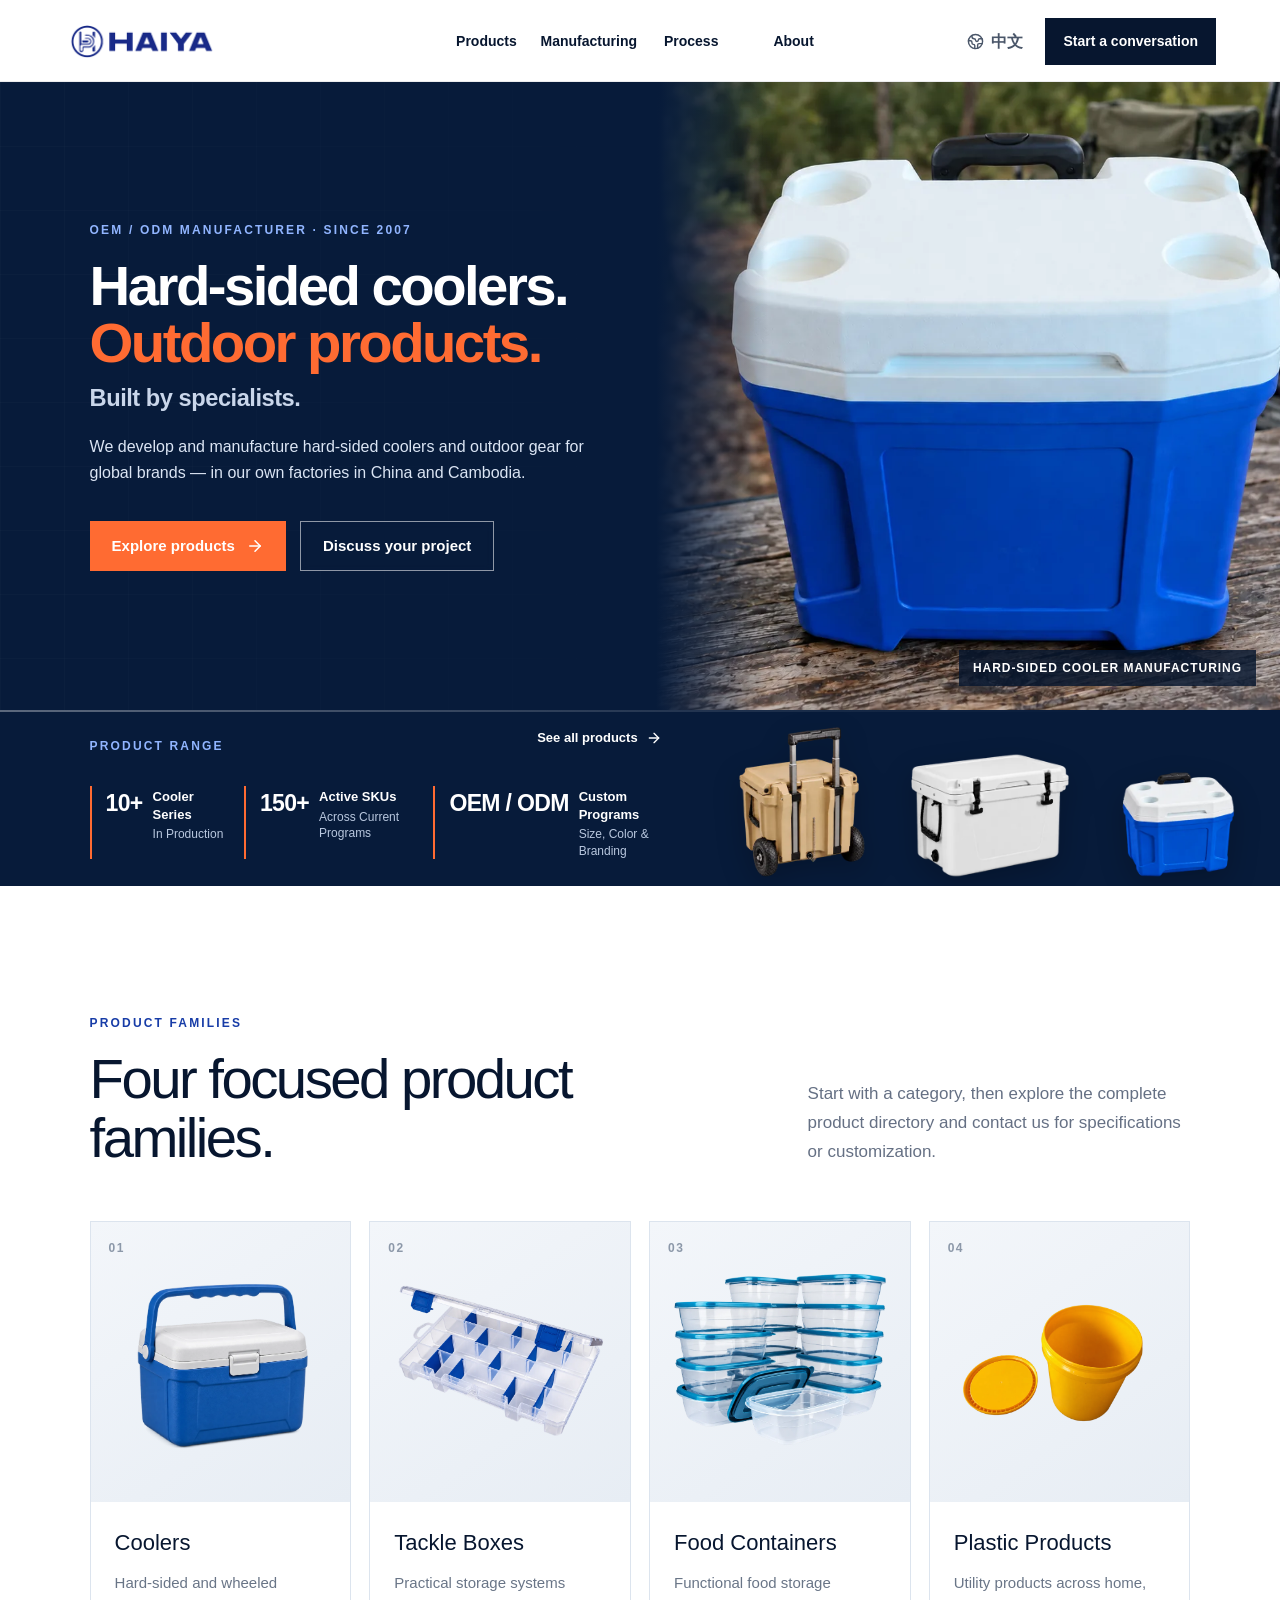
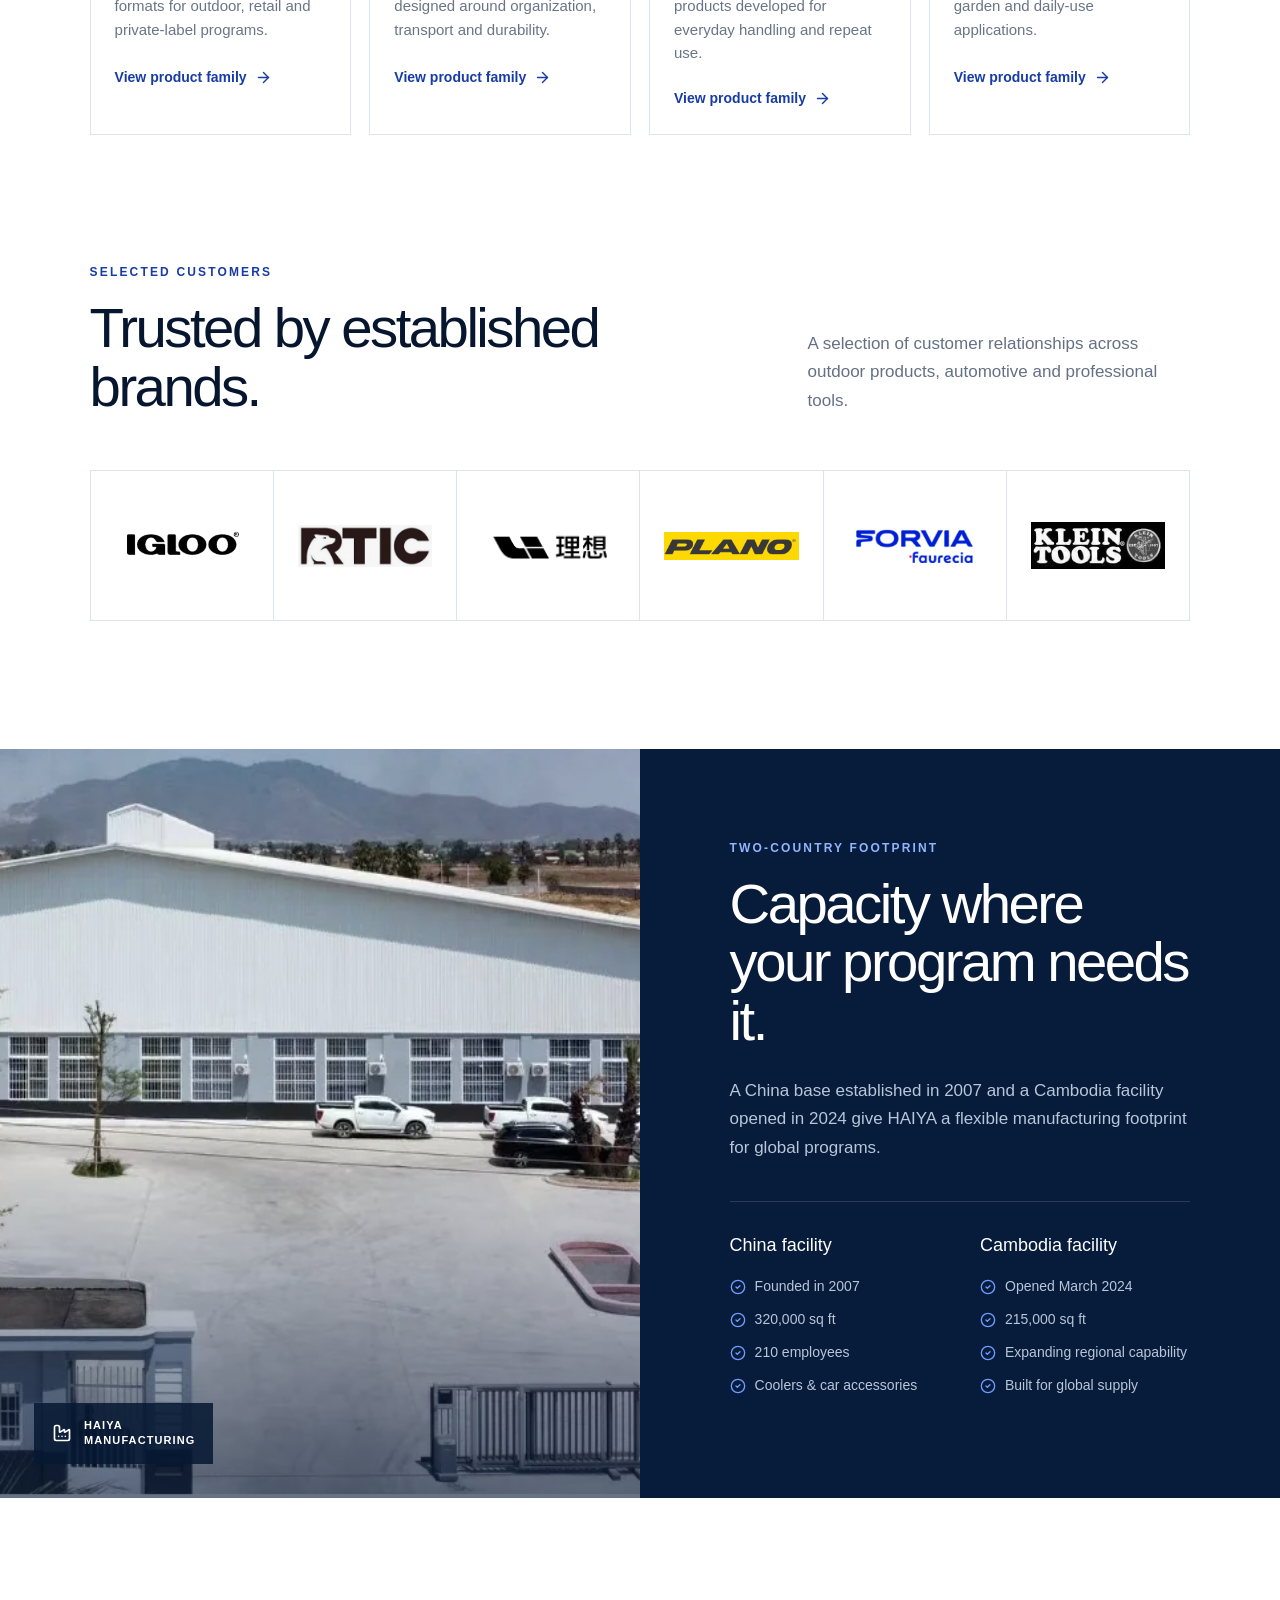
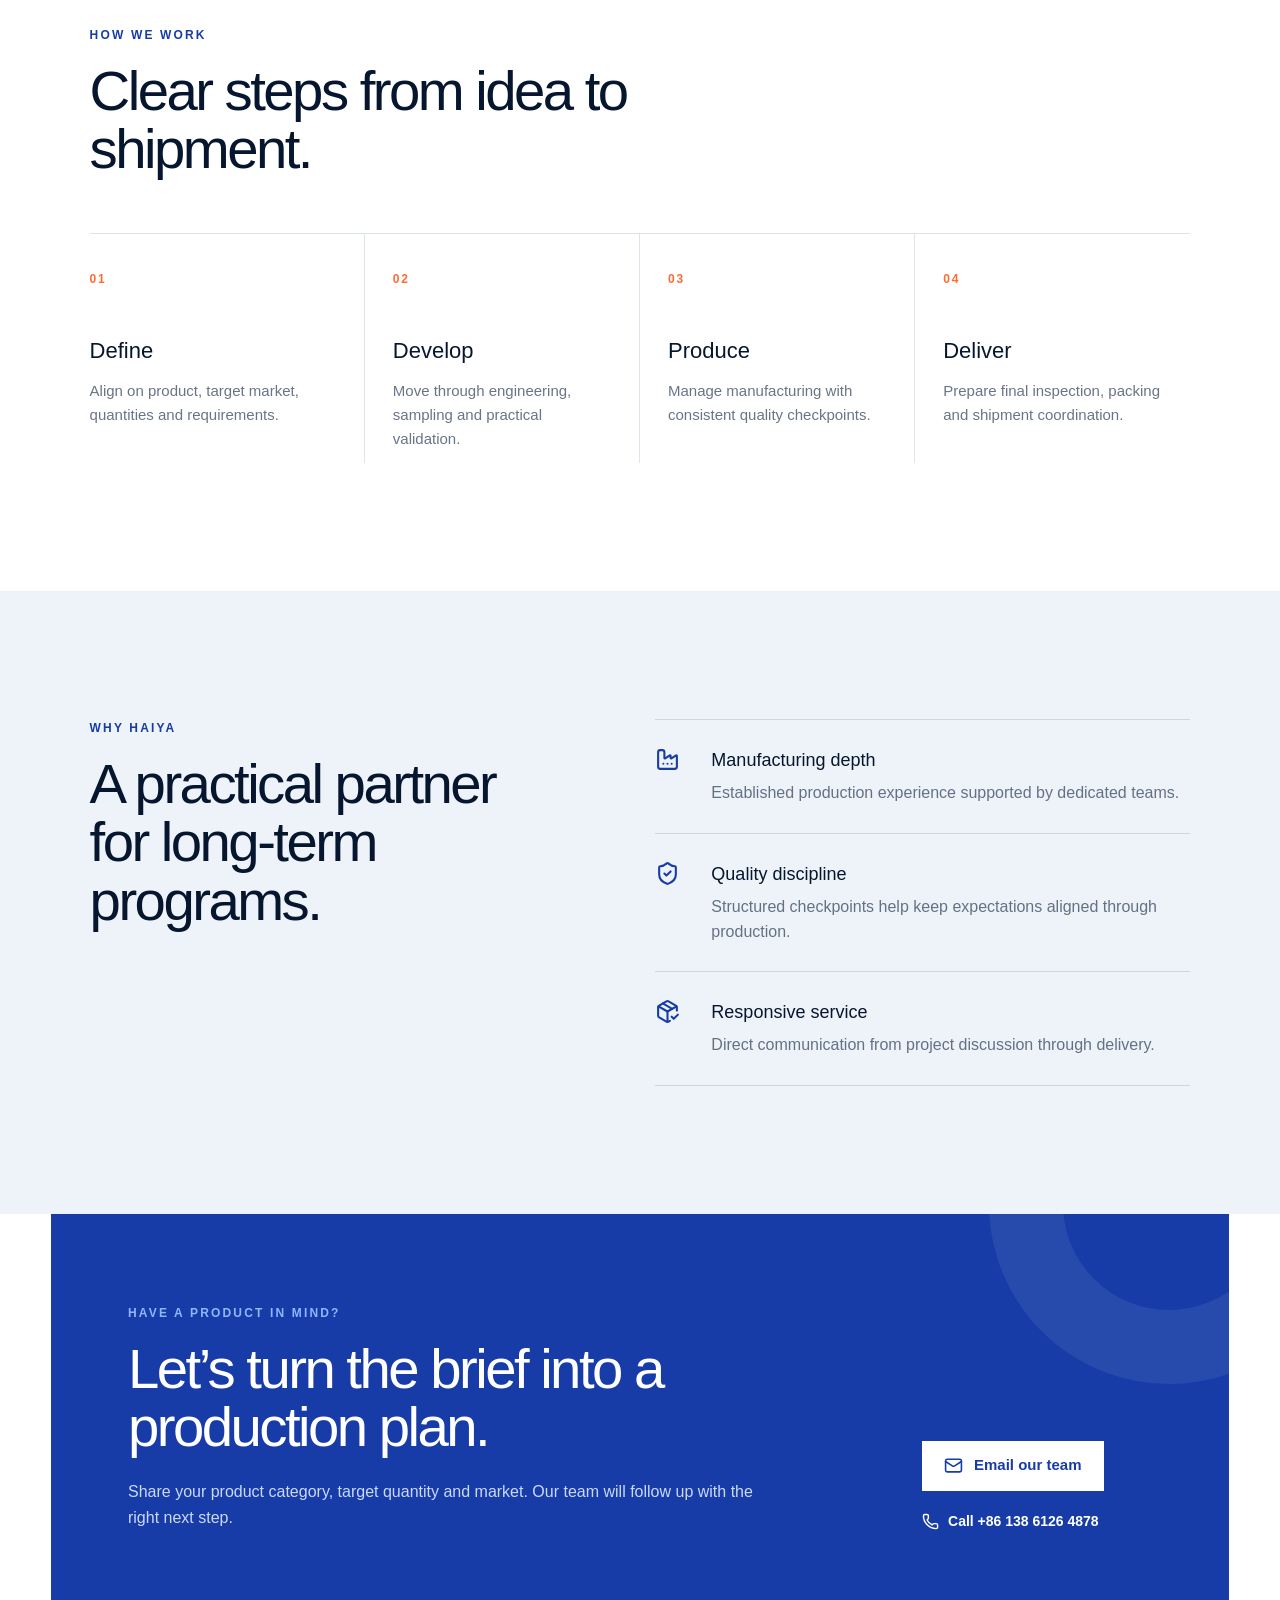
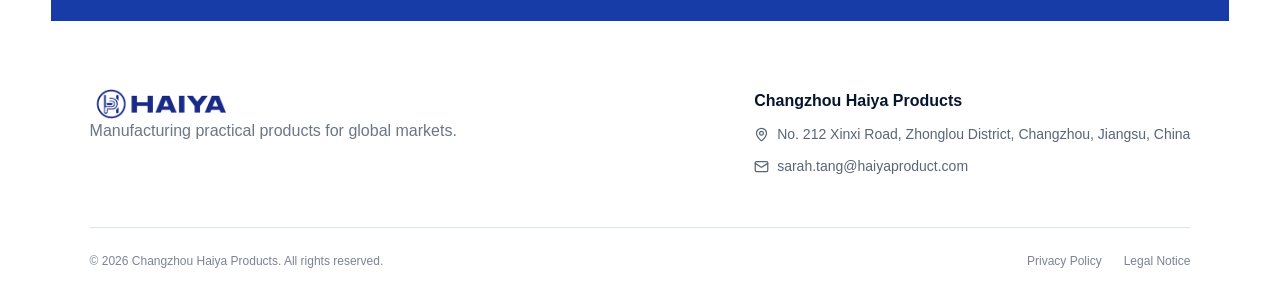
==== commit 547c8b6a: "Publish current site updates" ====
--- a/index.html
+++ b/index.html
@@ -1,2 +1,2 @@
-<!DOCTYPE html><html lang="en"><head><meta charSet="utf-8"/><meta name="viewport" content="width=device-width, initial-scale=1"/><link rel="stylesheet" href="/_next/static/css/index.NfXAgkvV.css" data-rsc-css-href="/_next/static/css/index.NfXAgkvV.css" data-precedence="vite-rsc/importer-resources"/><link rel="modulepreload" fetchPriority="low" href="/_next/static/chunks/index-B4AYA-cG.js"/><script src="/_next/static/chunks/rolldown-runtime-C60lm6uB.js" type="module" async=""></script><script src="/_next/static/chunks/framework-D_rUT4EX.js" type="module" async=""></script><link rel="modulepreload" href="/_next/static/chunks/layout-segment-context-Dys_8LYe.js" crossorigin=""/><link rel="modulepreload" href="/_next/static/chunks/page-BVlH7o5n.js" crossorigin=""/><link rel="modulepreload" href="/_next/static/chunks/site-footer-D-RrSYYw.js" crossorigin=""/><title>HAIYA | Coolers &amp; Practical Products Manufacturing</title><meta name="description" content="HAIYA manufactures coolers, tackle boxes, food containers and practical plastic products across China and Cambodia."/><link rel="shortcut icon" href="/favicon.svg"/><link rel="icon" href="/favicon.svg"/><script>Object.assign(((self[Symbol.for("vinext.navigationRuntime")]??={bootstrap:{routeManifest:null},functions:{}}).bootstrap.rsc??={rsc:[]}),{params:{},nav:{"pathname":"/","searchParams":[]}})</script><link rel="modulepreload" href="/_next/static/chunks/index-B4AYA-cG.js" />
-</head><body class="antialiased"><main class="site-shell"><header class="topbar"><a href="#top" class="brand" aria-label="HAIYA home"><img src="/images/haiya-logo.png" alt="HAIYA"/></a><nav class="nav " aria-label="Main navigation"><a href="/products">Products</a><a href="/manufacturing">Manufacturing</a><a href="/oem">Process</a><a href="/about">About</a></nav><div class="header-actions"><button class="language" aria-label="Switch language"><svg xmlns="http://www.w3.org/2000/svg" width="17" height="17" viewBox="0 0 24 24" fill="none" stroke="currentColor" stroke-width="2" stroke-linecap="round" stroke-linejoin="round" class="lucide lucide-earth" aria-hidden="true"><path d="M21.54 15H17a2 2 0 0 0-2 2v4.54"></path><path d="M7 3.34V5a3 3 0 0 0 3 3a2 2 0 0 1 2 2c0 1.1.9 2 2 2a2 2 0 0 0 2-2c0-1.1.9-2 2-2h3.17"></path><path d="M11 21.95V18a2 2 0 0 0-2-2a2 2 0 0 1-2-2v-1a2 2 0 0 0-2-2H2.05"></path><circle cx="12" cy="12" r="10"></circle></svg>中文</button><a class="header-cta" href="/contact">Start a conversation</a><button class="menu-button" aria-label="Toggle menu"><svg xmlns="http://www.w3.org/2000/svg" width="24" height="24" viewBox="0 0 24 24" fill="none" stroke="currentColor" stroke-width="2" stroke-linecap="round" stroke-linejoin="round" class="lucide lucide-menu" aria-hidden="true"><path d="M4 5h16"></path><path d="M4 12h16"></path><path d="M4 19h16"></path></svg></button></div></header><section class="hero" id="top"><div class="hero-inner"><div class="hero-content"><p class="eyebrow light">OEM / ODM MANUFACTURER · SINCE 2007</p><h1 class="hero-title"><span>Hard-sided coolers.</span><span class="hero-accent">Outdoor products.</span><span class="hero-tag">Built by specialists.</span></h1><p class="hero-copy">We develop and manufacture hard-sided coolers and outdoor gear for global brands — in our own factories in China and Cambodia.</p><div class="hero-actions"><a class="button button-primary" href="#products">Explore products<svg xmlns="http://www.w3.org/2000/svg" width="18" height="18" viewBox="0 0 24 24" fill="none" stroke="currentColor" stroke-width="2" stroke-linecap="round" stroke-linejoin="round" class="lucide lucide-arrow-right" aria-hidden="true"><path d="M5 12h14"></path><path d="m12 5 7 7-7 7"></path></svg></a><a class="button button-ghost" href="#contact">Discuss your project</a></div></div><figure class="hero-visual"><img src="/images/outdoor-cooler-hero.webp" alt="HAIYA hard-sided cooler in an outdoor setting" fetchPriority="high" decoding="async"/><figcaption>Hard-Sided Cooler Manufacturing</figcaption></figure></div><div class="hero-range" aria-label="Product range"><div class="range-specs"><p class="hero-range-title">Product range</p><dl><div><dt>10+</dt><dd><strong>Cooler Series</strong><span>In Production</span></dd></div><div><dt>150+</dt><dd><strong>Active SKUs</strong><span>Across Current Programs</span></dd></div><div><dt>OEM / ODM</dt><dd><strong>Custom Programs</strong><span>Size, Color &amp; Branding</span></dd></div></dl><a class="range-more" href="/products">See all products<svg xmlns="http://www.w3.org/2000/svg" width="16" height="16" viewBox="0 0 24 24" fill="none" stroke="currentColor" stroke-width="2" stroke-linecap="round" stroke-linejoin="round" class="lucide lucide-arrow-right" aria-hidden="true"><path d="M5 12h14"></path><path d="m12 5 7 7-7 7"></path></svg></a></div><div class="range-lineup"><img class="lineup-image" src="/images/cooler-lineup-wide.webp" alt="HAIYA hard-sided cooler product lineup" decoding="async"/></div></div></section><section class="section products" id="products"><div class="section-heading"><div><p class="eyebrow">PRODUCT FAMILIES</p><h2>Four focused product families.</h2></div><p>Start with a category, then explore the complete product directory and contact us for specifications or customization.</p></div><div class="product-grid"><article class="product-card"><div class="product-image"><span>0<!-- -->1</span><img src="/images/cooler-compact-no-logo.webp" alt="Coolers" loading="lazy" decoding="async"/></div><div class="product-body"><h3>Coolers</h3><p>Hard-sided and wheeled formats for outdoor, retail and private-label programs.</p><a href="/products">View product family<svg xmlns="http://www.w3.org/2000/svg" width="17" height="17" viewBox="0 0 24 24" fill="none" stroke="currentColor" stroke-width="2" stroke-linecap="round" stroke-linejoin="round" class="lucide lucide-arrow-right" aria-hidden="true"><path d="M5 12h14"></path><path d="m12 5 7 7-7 7"></path></svg></a></div></article><article class="product-card"><div class="product-image"><span>0<!-- -->2</span><img src="/images/tackle-box.webp" alt="Tackle Boxes" loading="lazy" decoding="async"/></div><div class="product-body"><h3>Tackle Boxes</h3><p>Practical storage systems designed around organization, transport and durability.</p><a href="/products">View product family<svg xmlns="http://www.w3.org/2000/svg" width="17" height="17" viewBox="0 0 24 24" fill="none" stroke="currentColor" stroke-width="2" stroke-linecap="round" stroke-linejoin="round" class="lucide lucide-arrow-right" aria-hidden="true"><path d="M5 12h14"></path><path d="m12 5 7 7-7 7"></path></svg></a></div></article><article class="product-card"><div class="product-image"><span>0<!-- -->3</span><img src="/images/food-container.webp" alt="Food Containers" loading="lazy" decoding="async"/></div><div class="product-body"><h3>Food Containers</h3><p>Functional food storage products developed for everyday handling and repeat use.</p><a href="/products">View product family<svg xmlns="http://www.w3.org/2000/svg" width="17" height="17" viewBox="0 0 24 24" fill="none" stroke="currentColor" stroke-width="2" stroke-linecap="round" stroke-linejoin="round" class="lucide lucide-arrow-right" aria-hidden="true"><path d="M5 12h14"></path><path d="m12 5 7 7-7 7"></path></svg></a></div></article><article class="product-card"><div class="product-image"><span>0<!-- -->4</span><img src="/images/plastic-products.webp" alt="Plastic Products" loading="lazy" decoding="async"/></div><div class="product-body"><h3>Plastic Products</h3><p>Utility products across home, garden and daily-use applications.</p><a href="/products">View product family<svg xmlns="http://www.w3.org/2000/svg" width="17" height="17" viewBox="0 0 24 24" fill="none" stroke="currentColor" stroke-width="2" stroke-linecap="round" stroke-linejoin="round" class="lucide lucide-arrow-right" aria-hidden="true"><path d="M5 12h14"></path><path d="m12 5 7 7-7 7"></path></svg></a></div></article></div></section><section class="section customers" aria-labelledby="customers-title"><div class="section-heading customers-heading"><div><p class="eyebrow">SELECTED CUSTOMERS</p><h2 id="customers-title">Trusted by established brands.</h2></div><p>A selection of customer relationships across outdoor products, automotive and professional tools.</p></div><div class="customer-grid"><div class="customer-logo"><img src="/images/customer-igloo.png" alt="IGLOO" loading="lazy" decoding="async"/></div><div class="customer-logo"><img src="/images/customer-rtic.png" alt="RTIC" loading="lazy" decoding="async"/></div><div class="customer-logo"><img src="/images/customer-li-auto.png" alt="Li Auto" loading="lazy" decoding="async"/></div><div class="customer-logo"><img src="/images/customer-plano.png" alt="PLANO" loading="lazy" decoding="async"/></div><div class="customer-logo"><img src="/images/customer-forvia.png" alt="FORVIA Faurecia" loading="lazy" decoding="async"/></div><div class="customer-logo"><img src="/images/customer-klein-tools.png" alt="Klein Tools" loading="lazy" decoding="async"/></div></div></section><section class="manufacturing" id="manufacturing"><div class="mfg-image"><img src="/images/factory-hero.webp" alt="HAIYA factory campus" loading="lazy" decoding="async"/><div class="image-label"><svg xmlns="http://www.w3.org/2000/svg" width="20" height="20" viewBox="0 0 24 24" fill="none" stroke="currentColor" stroke-width="2" stroke-linecap="round" stroke-linejoin="round" class="lucide lucide-factory" aria-hidden="true"><path d="M12 16h.01"></path><path d="M16 16h.01"></path><path d="M3 19a2 2 0 0 0 2 2h14a2 2 0 0 0 2-2V8.5a.5.5 0 0 0-.769-.422l-4.462 2.844A.5.5 0 0 1 15 10.5v-2a.5.5 0 0 0-.769-.422L9.77 10.922A.5.5 0 0 1 9 10.5V5a2 2 0 0 0-2-2H5a2 2 0 0 0-2 2z"></path><path d="M8 16h.01"></path></svg><span>HAIYA<br/>MANUFACTURING</span></div></div><div class="mfg-content"><p class="eyebrow light">TWO-COUNTRY FOOTPRINT</p><h2>Capacity where your program needs it.</h2><p class="mfg-intro">A China base established in 2007 and a Cambodia facility opened in 2024 give HAIYA a flexible manufacturing footprint for global programs.</p><div class="factory-columns"><div><h3>China facility</h3><p><svg xmlns="http://www.w3.org/2000/svg" width="16" height="16" viewBox="0 0 24 24" fill="none" stroke="currentColor" stroke-width="2" stroke-linecap="round" stroke-linejoin="round" class="lucide lucide-circle-check" aria-hidden="true"><circle cx="12" cy="12" r="10"></circle><path d="m9 12 2 2 4-4"></path></svg>Founded in 2007</p><p><svg xmlns="http://www.w3.org/2000/svg" width="16" height="16" viewBox="0 0 24 24" fill="none" stroke="currentColor" stroke-width="2" stroke-linecap="round" stroke-linejoin="round" class="lucide lucide-circle-check" aria-hidden="true"><circle cx="12" cy="12" r="10"></circle><path d="m9 12 2 2 4-4"></path></svg>320,000 sq ft</p><p><svg xmlns="http://www.w3.org/2000/svg" width="16" height="16" viewBox="0 0 24 24" fill="none" stroke="currentColor" stroke-width="2" stroke-linecap="round" stroke-linejoin="round" class="lucide lucide-circle-check" aria-hidden="true"><circle cx="12" cy="12" r="10"></circle><path d="m9 12 2 2 4-4"></path></svg>210 employees</p><p><svg xmlns="http://www.w3.org/2000/svg" width="16" height="16" viewBox="0 0 24 24" fill="none" stroke="currentColor" stroke-width="2" stroke-linecap="round" stroke-linejoin="round" class="lucide lucide-circle-check" aria-hidden="true"><circle cx="12" cy="12" r="10"></circle><path d="m9 12 2 2 4-4"></path></svg>Coolers &amp; car accessories</p></div><div><h3>Cambodia facility</h3><p><svg xmlns="http://www.w3.org/2000/svg" width="16" height="16" viewBox="0 0 24 24" fill="none" stroke="currentColor" stroke-width="2" stroke-linecap="round" stroke-linejoin="round" class="lucide lucide-circle-check" aria-hidden="true"><circle cx="12" cy="12" r="10"></circle><path d="m9 12 2 2 4-4"></path></svg>Opened March 2024</p><p><svg xmlns="http://www.w3.org/2000/svg" width="16" height="16" viewBox="0 0 24 24" fill="none" stroke="currentColor" stroke-width="2" stroke-linecap="round" stroke-linejoin="round" class="lucide lucide-circle-check" aria-hidden="true"><circle cx="12" cy="12" r="10"></circle><path d="m9 12 2 2 4-4"></path></svg>215,000 sq ft</p><p><svg xmlns="http://www.w3.org/2000/svg" width="16" height="16" viewBox="0 0 24 24" fill="none" stroke="currentColor" stroke-width="2" stroke-linecap="round" stroke-linejoin="round" class="lucide lucide-circle-check" aria-hidden="true"><circle cx="12" cy="12" r="10"></circle><path d="m9 12 2 2 4-4"></path></svg>Expanding regional capability</p><p><svg xmlns="http://www.w3.org/2000/svg" width="16" height="16" viewBox="0 0 24 24" fill="none" stroke="currentColor" stroke-width="2" stroke-linecap="round" stroke-linejoin="round" class="lucide lucide-circle-check" aria-hidden="true"><circle cx="12" cy="12" r="10"></circle><path d="m9 12 2 2 4-4"></path></svg>Built for global supply</p></div></div></div></section><section class="section process" id="process"><div class="section-heading compact"><div><p class="eyebrow">HOW WE WORK</p><h2>Clear steps from idea to shipment.</h2></div></div><div class="steps"><article><span>01</span><h3>Define</h3><p>Align on product, target market, quantities and requirements.</p></article><article><span>02</span><h3>Develop</h3><p>Move through engineering, sampling and practical validation.</p></article><article><span>03</span><h3>Produce</h3><p>Manage manufacturing with consistent quality checkpoints.</p></article><article><span>04</span><h3>Deliver</h3><p>Prepare final inspection, packing and shipment coordination.</p></article></div></section><section class="section promises" id="about"><div class="promise-title"><p class="eyebrow">WHY HAIYA</p><h2>A practical partner for long-term programs.</h2></div><div class="promise-list"><article><svg xmlns="http://www.w3.org/2000/svg" width="25" height="25" viewBox="0 0 24 24" fill="none" stroke="currentColor" stroke-width="2" stroke-linecap="round" stroke-linejoin="round" class="lucide lucide-factory" aria-hidden="true"><path d="M12 16h.01"></path><path d="M16 16h.01"></path><path d="M3 19a2 2 0 0 0 2 2h14a2 2 0 0 0 2-2V8.5a.5.5 0 0 0-.769-.422l-4.462 2.844A.5.5 0 0 1 15 10.5v-2a.5.5 0 0 0-.769-.422L9.77 10.922A.5.5 0 0 1 9 10.5V5a2 2 0 0 0-2-2H5a2 2 0 0 0-2 2z"></path><path d="M8 16h.01"></path></svg><div><h3>Manufacturing depth</h3><p>Established production experience supported by dedicated teams.</p></div></article><article><svg xmlns="http://www.w3.org/2000/svg" width="25" height="25" viewBox="0 0 24 24" fill="none" stroke="currentColor" stroke-width="2" stroke-linecap="round" stroke-linejoin="round" class="lucide lucide-shield-check" aria-hidden="true"><path d="M20 13c0 5-3.5 7.5-7.66 8.95a1 1 0 0 1-.67-.01C7.5 20.5 4 18 4 13V6a1 1 0 0 1 1-1c2 0 4.5-1.2 6.24-2.72a1.17 1.17 0 0 1 1.52 0C14.51 3.81 17 5 19 5a1 1 0 0 1 1 1z"></path><path d="m9 12 2 2 4-4"></path></svg><div><h3>Quality discipline</h3><p>Structured checkpoints help keep expectations aligned through production.</p></div></article><article><svg xmlns="http://www.w3.org/2000/svg" width="25" height="25" viewBox="0 0 24 24" fill="none" stroke="currentColor" stroke-width="2" stroke-linecap="round" stroke-linejoin="round" class="lucide lucide-package-check" aria-hidden="true"><path d="M12 22V12"></path><path d="m16 17 2 2 4-4"></path><path d="M21 11.127V8a2 2 0 0 0-1-1.73l-7-4a2 2 0 0 0-2 0l-7 4A2 2 0 0 0 3 8v8a2 2 0 0 0 1 1.729l7 4a2 2 0 0 0 2 .001l1.32-.753"></path><path d="M3.29 7 12 12l8.71-5"></path><path d="m7.5 4.27 8.997 5.148"></path></svg><div><h3>Responsive service</h3><p>Direct communication from project discussion through delivery.</p></div></article></div></section><section class="contact" id="contact"><div><p class="eyebrow light">HAVE A PRODUCT IN MIND?</p><h2>Let’s turn the brief into a production plan.</h2><p>Share your product category, target quantity and market. Our team will follow up with the right next step.</p></div><div class="contact-actions"><a class="button button-white" href="mailto:sarah.tang@haiyaproduct.com"><svg xmlns="http://www.w3.org/2000/svg" width="19" height="19" viewBox="0 0 24 24" fill="none" stroke="currentColor" stroke-width="2" stroke-linecap="round" stroke-linejoin="round" class="lucide lucide-mail" aria-hidden="true"><path d="m22 7-8.991 5.727a2 2 0 0 1-2.009 0L2 7"></path><rect x="2" y="4" width="20" height="16" rx="2"></rect></svg>Email our team</a><a class="phone-link" href="tel:+8613861264878"><svg xmlns="http://www.w3.org/2000/svg" width="17" height="17" viewBox="0 0 24 24" fill="none" stroke="currentColor" stroke-width="2" stroke-linecap="round" stroke-linejoin="round" class="lucide lucide-phone" aria-hidden="true"><path d="M13.832 16.568a1 1 0 0 0 1.213-.303l.355-.465A2 2 0 0 1 17 15h3a2 2 0 0 1 2 2v3a2 2 0 0 1-2 2A18 18 0 0 1 2 4a2 2 0 0 1 2-2h3a2 2 0 0 1 2 2v3a2 2 0 0 1-.8 1.6l-.468.351a1 1 0 0 0-.292 1.233 14 14 0 0 0 6.392 6.384"></path></svg>Call +86 138 6126 4878</a></div></section><footer><div class="footer-brand"><img src="/images/haiya-logo.png" alt="HAIYA"/><p>Manufacturing practical products for global markets.</p></div><div class="footer-contact"><strong>Changzhou Haiya Products</strong><span><svg xmlns="http://www.w3.org/2000/svg" width="15" height="15" viewBox="0 0 24 24" fill="none" stroke="currentColor" stroke-width="2" stroke-linecap="round" stroke-linejoin="round" class="lucide lucide-map-pin" aria-hidden="true"><path d="M20 10c0 4.993-5.539 10.193-7.399 11.799a1 1 0 0 1-1.202 0C9.539 20.193 4 14.993 4 10a8 8 0 0 1 16 0"></path><circle cx="12" cy="10" r="3"></circle></svg>No. 212 Xinxi Road, Zhonglou District, Changzhou, Jiangsu, China</span><a href="mailto:sarah.tang@haiyaproduct.com"><svg xmlns="http://www.w3.org/2000/svg" width="15" height="15" viewBox="0 0 24 24" fill="none" stroke="currentColor" stroke-width="2" stroke-linecap="round" stroke-linejoin="round" class="lucide lucide-mail" aria-hidden="true"><path d="m22 7-8.991 5.727a2 2 0 0 1-2.009 0L2 7"></path><rect x="2" y="4" width="20" height="16" rx="2"></rect></svg>sarah.tang@haiyaproduct.com</a></div><div class="footer-legal"><span>© 2026 <!-- -->Changzhou Haiya Products. All rights reserved.</span><nav aria-label="Legal information"><a href="/privacy">Privacy Policy</a><a href="/legal">Legal Notice</a></nav></div></footer><button class="back-to-top " aria-label="Back to top" title="Back to top"><svg xmlns="http://www.w3.org/2000/svg" width="22" height="22" viewBox="0 0 24 24" fill="none" stroke="currentColor" stroke-width="2" stroke-linecap="round" stroke-linejoin="round" class="lucide lucide-arrow-up" aria-hidden="true"><path d="m5 12 7-7 7 7"></path><path d="M12 19V5"></path></svg></button></main><script type="module" src="/_next/static/chunks/index-B4AYA-cG.js" id="_R_" async=""></script><script>((self[Symbol.for("vinext.navigationRuntime")]??={bootstrap:{routeManifest:null},functions:{}}).bootstrap.rsc??={rsc:[]}).rsc.push("2:I[\"8c0f216c4604\",[],\"Children\",1]\n")</script><script>((self[Symbol.for("vinext.navigationRuntime")]??={bootstrap:{routeManifest:null},functions:{}}).bootstrap.rsc??={rsc:[]}).rsc.push("3:I[\"593f344dc510\",[],\"GlobalErrorBoundary\",1]\n")</script><script>((self[Symbol.for("vinext.navigationRuntime")]??={bootstrap:{routeManifest:null},functions:{}}).bootstrap.rsc??={rsc:[]}).rsc.push("4:I[\"0b874ad30386\",[],\"default\",1]\n")</script><script>((self[Symbol.for("vinext.navigationRuntime")]??={bootstrap:{routeManifest:null},functions:{}}).bootstrap.rsc??={rsc:[]}).rsc.push("5:I[\"593f344dc510\",[],\"ErrorBoundary\",1]\n")</script><script>((self[Symbol.for("vinext.navigationRuntime")]??={bootstrap:{routeManifest:null},functions:{}}).bootstrap.rsc??={rsc:[]}).rsc.push("6:I[\"15c18cfaeeff\",[],\"LayoutSegmentProvider\",1]\n")</script><script>((self[Symbol.for("vinext.navigationRuntime")]??={bootstrap:{routeManifest:null},functions:{}}).bootstrap.rsc??={rsc:[]}).rsc.push("7:I[\"8c0f216c4604\",[],\"Slot\",1]\n")</script><script>((self[Symbol.for("vinext.navigationRuntime")]??={bootstrap:{routeManifest:null},functions:{}}).bootstrap.rsc??={rsc:[]}).rsc.push("8:I[\"593f344dc510\",[],\"NotFoundBoundary\",1]\n")</script><script>((self[Symbol.for("vinext.navigationRuntime")]??={bootstrap:{routeManifest:null},functions:{}}).bootstrap.rsc??={rsc:[]}).rsc.push("9:I[\"9276801271d6\",[],\"AppRouterScrollTarget\",1]\n")</script><script>((self[Symbol.for("vinext.navigationRuntime")]??={bootstrap:{routeManifest:null},functions:{}}).bootstrap.rsc??={rsc:[]}).rsc.push("a:I[\"593f344dc510\",[],\"RedirectBoundary\",1]\n")</script><script>((self[Symbol.for("vinext.navigationRuntime")]??={bootstrap:{routeManifest:null},functions:{}}).bootstrap.rsc??={rsc:[]}).rsc.push(":HL[\"/_next/static/css/index.NfXAgkvV.css\",\"style\"     ]\n")</script><script>((self[Symbol.for("vinext.navigationRuntime")]??={bootstrap:{routeManifest:null},functions:{}}).bootstrap.rsc??={rsc:[]}).rsc.push("0:{\"page:/\":\"$L1\",\"layout:/\":[[[\"$\",\"link\",\"css:/_next/static/css/index.NfXAgkvV.css\",{\"rel\":\"stylesheet\",\"precedence\":\"vite-rsc/importer-resources\",\"href\":\"/_next/static/css/index.NfXAgkvV.css\",\"data-rsc-css-href\":\"/_next/static/css/index.NfXAgkvV.css\"}],\"$undefined\"],[\"$\",\"html\",null,{\"lang\":\"en\",\"children\":[\"$\",\"body\",null,{\"className\":\"antialiased\",\"children\":[\"$\",\"$L2\",null,{}]}]}]],\"route:/\":[[[\"$\",\"meta\",null,{\"charSet\":\"utf-8\"}],[[\"$\",\"title\",\"0\",{\"children\":\"HAIYA | Coolers \u0026 Practical Products Manufacturing\"}],[\"$\",\"meta\",\"1\",{\"name\":\"description\",\"content\":\"HAIYA manufactures coolers, tackle boxes, food containers and practical plastic products across China and Cambodia.\"}],[\"$\",\"link\",\"2\",{\"data-vinext-streamed-icon\":\"$undefined\",\"rel\":\"shortcut icon\",\"href\":\"/favicon.svg\",\"type\":\"$undefined\",\"sizes\":\"$undefined\",\"color\":\"$undefined\",\"media\":\"$undefined\",\"fetchPriority\":\"$undefined\"}],[\"$\",\"link\",\"3\",{\"data-vinext-streamed-icon\":\"$undefined\",\"rel\":\"icon\",\"href\":\"/favicon.svg\",\"type\":\"$undefined\",\"sizes\":\"$undefined\",\"color\":\"$undefined\",\"media\":\"$undefined\",\"fetchPriority\":\"$undefined\"}]],[[\"$\",\"meta\",\"0\",{\"name\":\"viewport\",\"content\":\"width=device-width, initial-scale=1\"}]]],[\"$\",\"$L3\",null,{\"fallback\":\"$4\",\"children\":[\"$\",\"$L5\",null,{\"fallback\":\"$4\",\"children\":[\"$\",\"$L6\",null,{\"providerId\":\"layout:/\",\"segmentMap\":{\"children\":[]},\"children\":[\"$\",\"$L7\",null,{\"id\":\"layout:/\",\"parallelSlots\":\"$undefined\",\"children\":[\"$\",\"$L8\",null,{\"resetKey\":\"\",\"fallback\":[[\"$\",\"title\",null,{\"children\":\"404: This page could not be found.\"}],[\"$\",\"div\",null,{\"style\":{\"fontFamily\":\"system-ui,\\\"Segoe UI\\\",Roboto,Helvetica,Arial,sans-serif,\\\"Apple Color Emoji\\\",\\\"Segoe UI Emoji\\\"\",\"height\":\"100vh\",\"textAlign\":\"center\",\"display\":\"flex\",\"flexDirection\":\"column\",\"alignItems\":\"center\",\"justifyContent\":\"center\"},\"children\":[\"$\",\"div\",null,{\"children\":[[\"$\",\"style\",null,{\"dangerouslySetInnerHTML\":{\"__html\":\"body{color:#000;background:#fff;margin:0}.next-error-h1{border-right:1px solid rgba(0,0,0,.3)}@media (prefers-color-scheme:dark){body{color:#fff;background:#000}.next-error-h1{border-right:1px solid rgba(255,255,255,.3)}}\"}}],[\"$\",\"h1\",null,{\"className\":\"next-error-h1\",\"style\":{\"display\":\"inline-block\",\"margin\":\"0 20px 0 0\",\"padding\":\"0 23px 0 0\",\"fontSize\":24,\"fontWeight\":500,\"verticalAlign\":\"top\",\"lineHeight\":\"49px\"},\"children\":404}],[\"$\",\"div\",null,{\"style\":{\"display\":\"inline-block\"},\"children\":[\"$\",\"h2\",null,{\"style\":{\"fontSize\":14,\"fontWeight\":400,\"lineHeight\":\"49px\",\"margin\":0},\"children\":\"This page could not be found.\"}]}]]}]}]],\"children\":[\"$\",\"$L9\",null,{\"children\":[\"$\",\"$La\",null,{\"children\":[[\"$\",\"$L6\",null,{\"providerId\":\"page:/\",\"segmentMap\":{\"children\":[\"__PAGE__\"]},\"children\":[\"$\",\"$L7\",null,{\"id\":\"page:/\"}]}],null]}]}]}]}]}]}]}],null,null],\"__route\":\"route:/\",\"__interceptionContext\":null,\"__layoutIds\":[\"layout:/\"],\"__rootLayout\":\"/\",\"__bfcacheSegmentIdentities\":{\"layout:/\":\"[\\\"layout\\\",\\\"layout:/\\\",\\\"root-boundary:/\\\",\\\"\\\"]\",\"page:/\":\"[\\\"page\\\",\\\"page:/\\\",\\\"root-boundary:/\\\",\\\"\\\"]\"},\"__srcPage\":[\"page\"],\"__layoutFlags\":{\"layout:/\":\"s\"},\"__artifactCompatibility\":{\"schemaVersion\":1,\"graphVersion\":\"app-route-graph:1177fd80f83fa7b0\",\"deploymentVersion\":\"70a560f9-89b0-4914-9837-ac4c2c92852a\",\"appElementsSchemaVersion\":1,\"rscPayloadSchemaVersion\":1,\"rootBoundaryId\":\"/\",\"renderEpoch\":null}}\n")</script><script>((self[Symbol.for("vinext.navigationRuntime")]??={bootstrap:{routeManifest:null},functions:{}}).bootstrap.rsc??={rsc:[]}).rsc.push("b:I[\"6efdf509a785\",[],\"default\",1]\n")</script><script>((self[Symbol.for("vinext.navigationRuntime")]??={bootstrap:{routeManifest:null},functions:{}}).bootstrap.rsc??={rsc:[]}).rsc.push("1:[\"$\",\"$Lb\",null,{\"params\":\"$@c\",\"searchParams\":\"$@d\"}]\n")</script><script>((self[Symbol.for("vinext.navigationRuntime")]??={bootstrap:{routeManifest:null},functions:{}}).bootstrap.rsc??={rsc:[]}).rsc.push("c:{}\n")</script><script>((self[Symbol.for("vinext.navigationRuntime")]??={bootstrap:{routeManifest:null},functions:{}}).bootstrap.rsc??={rsc:[]}).rsc.push("d:{}\n")</script><script>Object.assign(((self[Symbol.for("vinext.navigationRuntime")]??={bootstrap:{routeManifest:null},functions:{}}).bootstrap.rsc??={rsc:[]}),{"initialCacheKind":"dynamic"});((self[Symbol.for("vinext.navigationRuntime")]??={bootstrap:{routeManifest:null},functions:{}}).bootstrap.rsc??={rsc:[]}).done=true</script></body></html>+<!DOCTYPE html><html lang="en"><head><meta charSet="utf-8"/><meta name="viewport" content="width=device-width, initial-scale=1"/><link rel="stylesheet" href="/_next/static/css/index.BwdDEqfm.css" data-rsc-css-href="/_next/static/css/index.BwdDEqfm.css" data-precedence="vite-rsc/importer-resources"/><link rel="modulepreload" fetchPriority="low" href="/_next/static/chunks/index-uf0BBMzo.js"/><script src="/_next/static/chunks/rolldown-runtime-C60lm6uB.js" type="module" async=""></script><script src="/_next/static/chunks/framework-D_rUT4EX.js" type="module" async=""></script><link rel="modulepreload" href="/_next/static/chunks/layout-segment-context-D92eAcOU.js" crossorigin=""/><link rel="modulepreload" href="/_next/static/chunks/page-BVlH7o5n.js" crossorigin=""/><link rel="modulepreload" href="/_next/static/chunks/site-footer-D-RrSYYw.js" crossorigin=""/><title>HAIYA | Coolers &amp; Practical Products Manufacturing</title><meta name="description" content="HAIYA manufactures coolers, tackle boxes, food containers and practical plastic products across China and Cambodia."/><link rel="shortcut icon" href="/favicon.svg"/><link rel="icon" href="/favicon.svg"/><script>Object.assign(((self[Symbol.for("vinext.navigationRuntime")]??={bootstrap:{routeManifest:null},functions:{}}).bootstrap.rsc??={rsc:[]}),{params:{},nav:{"pathname":"/","searchParams":[]}})</script><link rel="modulepreload" href="/_next/static/chunks/index-uf0BBMzo.js" />
+</head><body class="antialiased"><main class="site-shell"><header class="topbar"><a href="#top" class="brand" aria-label="HAIYA home"><img src="/images/haiya-logo.png" alt="HAIYA"/></a><nav class="nav " aria-label="Main navigation"><a href="/products">Products</a><a href="/manufacturing">Manufacturing</a><a href="/oem">Process</a><a href="/about">About</a></nav><div class="header-actions"><button class="language" aria-label="Switch language"><svg xmlns="http://www.w3.org/2000/svg" width="17" height="17" viewBox="0 0 24 24" fill="none" stroke="currentColor" stroke-width="2" stroke-linecap="round" stroke-linejoin="round" class="lucide lucide-earth" aria-hidden="true"><path d="M21.54 15H17a2 2 0 0 0-2 2v4.54"></path><path d="M7 3.34V5a3 3 0 0 0 3 3a2 2 0 0 1 2 2c0 1.1.9 2 2 2a2 2 0 0 0 2-2c0-1.1.9-2 2-2h3.17"></path><path d="M11 21.95V18a2 2 0 0 0-2-2a2 2 0 0 1-2-2v-1a2 2 0 0 0-2-2H2.05"></path><circle cx="12" cy="12" r="10"></circle></svg>中文</button><a class="header-cta" href="/contact">Start a conversation</a><button class="menu-button" aria-label="Toggle menu"><svg xmlns="http://www.w3.org/2000/svg" width="24" height="24" viewBox="0 0 24 24" fill="none" stroke="currentColor" stroke-width="2" stroke-linecap="round" stroke-linejoin="round" class="lucide lucide-menu" aria-hidden="true"><path d="M4 5h16"></path><path d="M4 12h16"></path><path d="M4 19h16"></path></svg></button></div></header><section class="hero" id="top"><div class="hero-inner"><div class="hero-content"><p class="eyebrow light">OEM / ODM MANUFACTURER · SINCE 2007</p><h1 class="hero-title"><span>Hard-sided coolers.</span><span class="hero-accent">Outdoor products.</span><span class="hero-tag">Built by specialists.</span></h1><p class="hero-copy">We develop and manufacture hard-sided coolers and outdoor gear for global brands — in our own factories in China and Cambodia.</p><div class="hero-actions"><a class="button button-primary" href="#products">Explore products<svg xmlns="http://www.w3.org/2000/svg" width="18" height="18" viewBox="0 0 24 24" fill="none" stroke="currentColor" stroke-width="2" stroke-linecap="round" stroke-linejoin="round" class="lucide lucide-arrow-right" aria-hidden="true"><path d="M5 12h14"></path><path d="m12 5 7 7-7 7"></path></svg></a><a class="button button-ghost" href="#contact">Discuss your project</a></div></div><figure class="hero-visual"><img src="/images/outdoor-cooler-hero.webp" alt="HAIYA hard-sided cooler in an outdoor setting" fetchPriority="high" decoding="async"/><figcaption>Hard-Sided Cooler Manufacturing</figcaption></figure></div><div class="hero-range" aria-label="Product range"><div class="range-specs"><p class="hero-range-title">Product range</p><dl><div><dt>10+</dt><dd><strong>Cooler Series</strong><span>In Production</span></dd></div><div><dt>150+</dt><dd><strong>Active SKUs</strong><span>Across Current Programs</span></dd></div><div><dt>OEM / ODM</dt><dd><strong>Custom Programs</strong><span>Size, Color &amp; Branding</span></dd></div></dl><a class="range-more" href="/products">See all products<svg xmlns="http://www.w3.org/2000/svg" width="16" height="16" viewBox="0 0 24 24" fill="none" stroke="currentColor" stroke-width="2" stroke-linecap="round" stroke-linejoin="round" class="lucide lucide-arrow-right" aria-hidden="true"><path d="M5 12h14"></path><path d="m12 5 7 7-7 7"></path></svg></a></div><div class="range-lineup"><img class="lineup-image" src="/images/cooler-lineup-wide.webp" alt="HAIYA hard-sided cooler product lineup" decoding="async"/></div></div></section><section class="section products" id="products"><div class="section-heading"><div><p class="eyebrow">PRODUCT FAMILIES</p><h2>Four focused product families.</h2></div><p>Start with a category, then explore the complete product directory and contact us for specifications or customization.</p></div><div class="product-grid"><article class="product-card"><div class="product-image"><span>0<!-- -->1</span><img src="/images/cooler-compact-no-logo.webp" alt="Coolers" loading="lazy" decoding="async"/></div><div class="product-body"><h3>Coolers</h3><p>Hard-sided and wheeled formats for outdoor, retail and private-label programs.</p><a href="/products">View product family<svg xmlns="http://www.w3.org/2000/svg" width="17" height="17" viewBox="0 0 24 24" fill="none" stroke="currentColor" stroke-width="2" stroke-linecap="round" stroke-linejoin="round" class="lucide lucide-arrow-right" aria-hidden="true"><path d="M5 12h14"></path><path d="m12 5 7 7-7 7"></path></svg></a></div></article><article class="product-card"><div class="product-image"><span>0<!-- -->2</span><img src="/images/tackle-box.webp" alt="Tackle Boxes" loading="lazy" decoding="async"/></div><div class="product-body"><h3>Tackle Boxes</h3><p>Practical storage systems designed around organization, transport and durability.</p><a href="/products">View product family<svg xmlns="http://www.w3.org/2000/svg" width="17" height="17" viewBox="0 0 24 24" fill="none" stroke="currentColor" stroke-width="2" stroke-linecap="round" stroke-linejoin="round" class="lucide lucide-arrow-right" aria-hidden="true"><path d="M5 12h14"></path><path d="m12 5 7 7-7 7"></path></svg></a></div></article><article class="product-card"><div class="product-image"><span>0<!-- -->3</span><img src="/images/food-container.webp" alt="Food Containers" loading="lazy" decoding="async"/></div><div class="product-body"><h3>Food Containers</h3><p>Functional food storage products developed for everyday handling and repeat use.</p><a href="/products">View product family<svg xmlns="http://www.w3.org/2000/svg" width="17" height="17" viewBox="0 0 24 24" fill="none" stroke="currentColor" stroke-width="2" stroke-linecap="round" stroke-linejoin="round" class="lucide lucide-arrow-right" aria-hidden="true"><path d="M5 12h14"></path><path d="m12 5 7 7-7 7"></path></svg></a></div></article><article class="product-card"><div class="product-image"><span>0<!-- -->4</span><img src="/images/plastic-products.webp" alt="Plastic Products" loading="lazy" decoding="async"/></div><div class="product-body"><h3>Plastic Products</h3><p>Utility products across home, garden and daily-use applications.</p><a href="/products">View product family<svg xmlns="http://www.w3.org/2000/svg" width="17" height="17" viewBox="0 0 24 24" fill="none" stroke="currentColor" stroke-width="2" stroke-linecap="round" stroke-linejoin="round" class="lucide lucide-arrow-right" aria-hidden="true"><path d="M5 12h14"></path><path d="m12 5 7 7-7 7"></path></svg></a></div></article></div></section><section class="section customers" aria-labelledby="customers-title"><div class="section-heading customers-heading"><div><p class="eyebrow">SELECTED CUSTOMERS</p><h2 id="customers-title">Trusted by established brands.</h2></div><p>A selection of customer relationships across outdoor products, automotive and professional tools.</p></div><div class="customer-grid"><div class="customer-logo"><img src="/images/customer-igloo.png" alt="IGLOO" loading="lazy" decoding="async"/></div><div class="customer-logo"><img src="/images/customer-rtic.png" alt="RTIC" loading="lazy" decoding="async"/></div><div class="customer-logo"><img src="/images/customer-li-auto.png" alt="Li Auto" loading="lazy" decoding="async"/></div><div class="customer-logo"><img src="/images/customer-plano.png" alt="PLANO" loading="lazy" decoding="async"/></div><div class="customer-logo"><img src="/images/customer-forvia.png" alt="FORVIA Faurecia" loading="lazy" decoding="async"/></div><div class="customer-logo"><img src="/images/customer-klein-tools.png" alt="Klein Tools" loading="lazy" decoding="async"/></div></div></section><section class="manufacturing" id="manufacturing"><div class="mfg-image"><img src="/images/factory-hero.webp" alt="HAIYA factory campus" loading="lazy" decoding="async"/><div class="image-label"><svg xmlns="http://www.w3.org/2000/svg" width="20" height="20" viewBox="0 0 24 24" fill="none" stroke="currentColor" stroke-width="2" stroke-linecap="round" stroke-linejoin="round" class="lucide lucide-factory" aria-hidden="true"><path d="M12 16h.01"></path><path d="M16 16h.01"></path><path d="M3 19a2 2 0 0 0 2 2h14a2 2 0 0 0 2-2V8.5a.5.5 0 0 0-.769-.422l-4.462 2.844A.5.5 0 0 1 15 10.5v-2a.5.5 0 0 0-.769-.422L9.77 10.922A.5.5 0 0 1 9 10.5V5a2 2 0 0 0-2-2H5a2 2 0 0 0-2 2z"></path><path d="M8 16h.01"></path></svg><span>HAIYA<br/>MANUFACTURING</span></div></div><div class="mfg-content"><p class="eyebrow light">TWO-COUNTRY FOOTPRINT</p><h2>Capacity where your program needs it.</h2><p class="mfg-intro">A China base established in 2007 and a Cambodia facility opened in 2024 give HAIYA a flexible manufacturing footprint for global programs.</p><div class="factory-columns"><div><h3>China facility</h3><p><svg xmlns="http://www.w3.org/2000/svg" width="16" height="16" viewBox="0 0 24 24" fill="none" stroke="currentColor" stroke-width="2" stroke-linecap="round" stroke-linejoin="round" class="lucide lucide-circle-check" aria-hidden="true"><circle cx="12" cy="12" r="10"></circle><path d="m9 12 2 2 4-4"></path></svg>Founded in 2007</p><p><svg xmlns="http://www.w3.org/2000/svg" width="16" height="16" viewBox="0 0 24 24" fill="none" stroke="currentColor" stroke-width="2" stroke-linecap="round" stroke-linejoin="round" class="lucide lucide-circle-check" aria-hidden="true"><circle cx="12" cy="12" r="10"></circle><path d="m9 12 2 2 4-4"></path></svg>320,000 sq ft</p><p><svg xmlns="http://www.w3.org/2000/svg" width="16" height="16" viewBox="0 0 24 24" fill="none" stroke="currentColor" stroke-width="2" stroke-linecap="round" stroke-linejoin="round" class="lucide lucide-circle-check" aria-hidden="true"><circle cx="12" cy="12" r="10"></circle><path d="m9 12 2 2 4-4"></path></svg>210 employees</p><p><svg xmlns="http://www.w3.org/2000/svg" width="16" height="16" viewBox="0 0 24 24" fill="none" stroke="currentColor" stroke-width="2" stroke-linecap="round" stroke-linejoin="round" class="lucide lucide-circle-check" aria-hidden="true"><circle cx="12" cy="12" r="10"></circle><path d="m9 12 2 2 4-4"></path></svg>Coolers &amp; car accessories</p></div><div><h3>Cambodia facility</h3><p><svg xmlns="http://www.w3.org/2000/svg" width="16" height="16" viewBox="0 0 24 24" fill="none" stroke="currentColor" stroke-width="2" stroke-linecap="round" stroke-linejoin="round" class="lucide lucide-circle-check" aria-hidden="true"><circle cx="12" cy="12" r="10"></circle><path d="m9 12 2 2 4-4"></path></svg>Opened March 2024</p><p><svg xmlns="http://www.w3.org/2000/svg" width="16" height="16" viewBox="0 0 24 24" fill="none" stroke="currentColor" stroke-width="2" stroke-linecap="round" stroke-linejoin="round" class="lucide lucide-circle-check" aria-hidden="true"><circle cx="12" cy="12" r="10"></circle><path d="m9 12 2 2 4-4"></path></svg>215,000 sq ft</p><p><svg xmlns="http://www.w3.org/2000/svg" width="16" height="16" viewBox="0 0 24 24" fill="none" stroke="currentColor" stroke-width="2" stroke-linecap="round" stroke-linejoin="round" class="lucide lucide-circle-check" aria-hidden="true"><circle cx="12" cy="12" r="10"></circle><path d="m9 12 2 2 4-4"></path></svg>Expanding regional capability</p><p><svg xmlns="http://www.w3.org/2000/svg" width="16" height="16" viewBox="0 0 24 24" fill="none" stroke="currentColor" stroke-width="2" stroke-linecap="round" stroke-linejoin="round" class="lucide lucide-circle-check" aria-hidden="true"><circle cx="12" cy="12" r="10"></circle><path d="m9 12 2 2 4-4"></path></svg>Built for global supply</p></div></div></div></section><section class="section process" id="process"><div class="section-heading compact"><div><p class="eyebrow">HOW WE WORK</p><h2>Clear steps from idea to shipment.</h2></div></div><div class="steps"><article><span>01</span><h3>Define</h3><p>Align on product, target market, quantities and requirements.</p></article><article><span>02</span><h3>Develop</h3><p>Move through engineering, sampling and practical validation.</p></article><article><span>03</span><h3>Produce</h3><p>Manage manufacturing with consistent quality checkpoints.</p></article><article><span>04</span><h3>Deliver</h3><p>Prepare final inspection, packing and shipment coordination.</p></article></div></section><section class="section promises" id="about"><div class="promise-title"><p class="eyebrow">WHY HAIYA</p><h2>A practical partner for long-term programs.</h2></div><div class="promise-list"><article><svg xmlns="http://www.w3.org/2000/svg" width="25" height="25" viewBox="0 0 24 24" fill="none" stroke="currentColor" stroke-width="2" stroke-linecap="round" stroke-linejoin="round" class="lucide lucide-factory" aria-hidden="true"><path d="M12 16h.01"></path><path d="M16 16h.01"></path><path d="M3 19a2 2 0 0 0 2 2h14a2 2 0 0 0 2-2V8.5a.5.5 0 0 0-.769-.422l-4.462 2.844A.5.5 0 0 1 15 10.5v-2a.5.5 0 0 0-.769-.422L9.77 10.922A.5.5 0 0 1 9 10.5V5a2 2 0 0 0-2-2H5a2 2 0 0 0-2 2z"></path><path d="M8 16h.01"></path></svg><div><h3>Manufacturing depth</h3><p>Established production experience supported by dedicated teams.</p></div></article><article><svg xmlns="http://www.w3.org/2000/svg" width="25" height="25" viewBox="0 0 24 24" fill="none" stroke="currentColor" stroke-width="2" stroke-linecap="round" stroke-linejoin="round" class="lucide lucide-shield-check" aria-hidden="true"><path d="M20 13c0 5-3.5 7.5-7.66 8.95a1 1 0 0 1-.67-.01C7.5 20.5 4 18 4 13V6a1 1 0 0 1 1-1c2 0 4.5-1.2 6.24-2.72a1.17 1.17 0 0 1 1.52 0C14.51 3.81 17 5 19 5a1 1 0 0 1 1 1z"></path><path d="m9 12 2 2 4-4"></path></svg><div><h3>Quality discipline</h3><p>Structured checkpoints help keep expectations aligned through production.</p></div></article><article><svg xmlns="http://www.w3.org/2000/svg" width="25" height="25" viewBox="0 0 24 24" fill="none" stroke="currentColor" stroke-width="2" stroke-linecap="round" stroke-linejoin="round" class="lucide lucide-package-check" aria-hidden="true"><path d="M12 22V12"></path><path d="m16 17 2 2 4-4"></path><path d="M21 11.127V8a2 2 0 0 0-1-1.73l-7-4a2 2 0 0 0-2 0l-7 4A2 2 0 0 0 3 8v8a2 2 0 0 0 1 1.729l7 4a2 2 0 0 0 2 .001l1.32-.753"></path><path d="M3.29 7 12 12l8.71-5"></path><path d="m7.5 4.27 8.997 5.148"></path></svg><div><h3>Responsive service</h3><p>Direct communication from project discussion through delivery.</p></div></article></div></section><section class="contact" id="contact"><div><p class="eyebrow light">HAVE A PRODUCT IN MIND?</p><h2>Let’s turn the brief into a production plan.</h2><p>Share your product category, target quantity and market. Our team will follow up with the right next step.</p></div><div class="contact-actions"><a class="button button-white" href="mailto:sarah.tang@haiyaproduct.com"><svg xmlns="http://www.w3.org/2000/svg" width="19" height="19" viewBox="0 0 24 24" fill="none" stroke="currentColor" stroke-width="2" stroke-linecap="round" stroke-linejoin="round" class="lucide lucide-mail" aria-hidden="true"><path d="m22 7-8.991 5.727a2 2 0 0 1-2.009 0L2 7"></path><rect x="2" y="4" width="20" height="16" rx="2"></rect></svg>Email our team</a><a class="phone-link" href="tel:+8613861264878"><svg xmlns="http://www.w3.org/2000/svg" width="17" height="17" viewBox="0 0 24 24" fill="none" stroke="currentColor" stroke-width="2" stroke-linecap="round" stroke-linejoin="round" class="lucide lucide-phone" aria-hidden="true"><path d="M13.832 16.568a1 1 0 0 0 1.213-.303l.355-.465A2 2 0 0 1 17 15h3a2 2 0 0 1 2 2v3a2 2 0 0 1-2 2A18 18 0 0 1 2 4a2 2 0 0 1 2-2h3a2 2 0 0 1 2 2v3a2 2 0 0 1-.8 1.6l-.468.351a1 1 0 0 0-.292 1.233 14 14 0 0 0 6.392 6.384"></path></svg>Call +86 138 6126 4878</a></div></section><footer><div class="footer-brand"><img src="/images/haiya-logo.png" alt="HAIYA"/><p>Manufacturing practical products for global markets.</p></div><div class="footer-contact"><strong>Changzhou Haiya Products</strong><span><svg xmlns="http://www.w3.org/2000/svg" width="15" height="15" viewBox="0 0 24 24" fill="none" stroke="currentColor" stroke-width="2" stroke-linecap="round" stroke-linejoin="round" class="lucide lucide-map-pin" aria-hidden="true"><path d="M20 10c0 4.993-5.539 10.193-7.399 11.799a1 1 0 0 1-1.202 0C9.539 20.193 4 14.993 4 10a8 8 0 0 1 16 0"></path><circle cx="12" cy="10" r="3"></circle></svg>No. 212 Xinxi Road, Zhonglou District, Changzhou, Jiangsu, China</span><a href="mailto:sarah.tang@haiyaproduct.com"><svg xmlns="http://www.w3.org/2000/svg" width="15" height="15" viewBox="0 0 24 24" fill="none" stroke="currentColor" stroke-width="2" stroke-linecap="round" stroke-linejoin="round" class="lucide lucide-mail" aria-hidden="true"><path d="m22 7-8.991 5.727a2 2 0 0 1-2.009 0L2 7"></path><rect x="2" y="4" width="20" height="16" rx="2"></rect></svg>sarah.tang@haiyaproduct.com</a></div><div class="footer-legal"><span>© 2026 <!-- -->Changzhou Haiya Products. All rights reserved.</span><nav aria-label="Legal information"><a href="/privacy">Privacy Policy</a><a href="/legal">Legal Notice</a></nav></div></footer><button class="back-to-top " aria-label="Back to top" title="Back to top"><svg xmlns="http://www.w3.org/2000/svg" width="22" height="22" viewBox="0 0 24 24" fill="none" stroke="currentColor" stroke-width="2" stroke-linecap="round" stroke-linejoin="round" class="lucide lucide-arrow-up" aria-hidden="true"><path d="m5 12 7-7 7 7"></path><path d="M12 19V5"></path></svg></button></main><script type="module" src="/_next/static/chunks/index-uf0BBMzo.js" id="_R_" async=""></script><script>((self[Symbol.for("vinext.navigationRuntime")]??={bootstrap:{routeManifest:null},functions:{}}).bootstrap.rsc??={rsc:[]}).rsc.push("2:I[\"8c0f216c4604\",[],\"Children\",1]\n")</script><script>((self[Symbol.for("vinext.navigationRuntime")]??={bootstrap:{routeManifest:null},functions:{}}).bootstrap.rsc??={rsc:[]}).rsc.push("3:I[\"593f344dc510\",[],\"GlobalErrorBoundary\",1]\n")</script><script>((self[Symbol.for("vinext.navigationRuntime")]??={bootstrap:{routeManifest:null},functions:{}}).bootstrap.rsc??={rsc:[]}).rsc.push("4:I[\"0b874ad30386\",[],\"default\",1]\n")</script><script>((self[Symbol.for("vinext.navigationRuntime")]??={bootstrap:{routeManifest:null},functions:{}}).bootstrap.rsc??={rsc:[]}).rsc.push("5:I[\"593f344dc510\",[],\"ErrorBoundary\",1]\n")</script><script>((self[Symbol.for("vinext.navigationRuntime")]??={bootstrap:{routeManifest:null},functions:{}}).bootstrap.rsc??={rsc:[]}).rsc.push("6:I[\"15c18cfaeeff\",[],\"LayoutSegmentProvider\",1]\n")</script><script>((self[Symbol.for("vinext.navigationRuntime")]??={bootstrap:{routeManifest:null},functions:{}}).bootstrap.rsc??={rsc:[]}).rsc.push("7:I[\"8c0f216c4604\",[],\"Slot\",1]\n")</script><script>((self[Symbol.for("vinext.navigationRuntime")]??={bootstrap:{routeManifest:null},functions:{}}).bootstrap.rsc??={rsc:[]}).rsc.push("8:I[\"593f344dc510\",[],\"NotFoundBoundary\",1]\n")</script><script>((self[Symbol.for("vinext.navigationRuntime")]??={bootstrap:{routeManifest:null},functions:{}}).bootstrap.rsc??={rsc:[]}).rsc.push("9:I[\"9276801271d6\",[],\"AppRouterScrollTarget\",1]\n")</script><script>((self[Symbol.for("vinext.navigationRuntime")]??={bootstrap:{routeManifest:null},functions:{}}).bootstrap.rsc??={rsc:[]}).rsc.push("a:I[\"593f344dc510\",[],\"RedirectBoundary\",1]\n")</script><script>((self[Symbol.for("vinext.navigationRuntime")]??={bootstrap:{routeManifest:null},functions:{}}).bootstrap.rsc??={rsc:[]}).rsc.push(":HL[\"/_next/static/css/index.BwdDEqfm.css\",\"style\"     ]\n")</script><script>((self[Symbol.for("vinext.navigationRuntime")]??={bootstrap:{routeManifest:null},functions:{}}).bootstrap.rsc??={rsc:[]}).rsc.push("0:{\"page:/\":\"$L1\",\"layout:/\":[[[\"$\",\"link\",\"css:/_next/static/css/index.BwdDEqfm.css\",{\"rel\":\"stylesheet\",\"precedence\":\"vite-rsc/importer-resources\",\"href\":\"/_next/static/css/index.BwdDEqfm.css\",\"data-rsc-css-href\":\"/_next/static/css/index.BwdDEqfm.css\"}],\"$undefined\"],[\"$\",\"html\",null,{\"lang\":\"en\",\"children\":[\"$\",\"body\",null,{\"className\":\"antialiased\",\"children\":[\"$\",\"$L2\",null,{}]}]}]],\"route:/\":[[[\"$\",\"meta\",null,{\"charSet\":\"utf-8\"}],[[\"$\",\"title\",\"0\",{\"children\":\"HAIYA | Coolers \u0026 Practical Products Manufacturing\"}],[\"$\",\"meta\",\"1\",{\"name\":\"description\",\"content\":\"HAIYA manufactures coolers, tackle boxes, food containers and practical plastic products across China and Cambodia.\"}],[\"$\",\"link\",\"2\",{\"data-vinext-streamed-icon\":\"$undefined\",\"rel\":\"shortcut icon\",\"href\":\"/favicon.svg\",\"type\":\"$undefined\",\"sizes\":\"$undefined\",\"color\":\"$undefined\",\"media\":\"$undefined\",\"fetchPriority\":\"$undefined\"}],[\"$\",\"link\",\"3\",{\"data-vinext-streamed-icon\":\"$undefined\",\"rel\":\"icon\",\"href\":\"/favicon.svg\",\"type\":\"$undefined\",\"sizes\":\"$undefined\",\"color\":\"$undefined\",\"media\":\"$undefined\",\"fetchPriority\":\"$undefined\"}]],[[\"$\",\"meta\",\"0\",{\"name\":\"viewport\",\"content\":\"width=device-width, initial-scale=1\"}]]],[\"$\",\"$L3\",null,{\"fallback\":\"$4\",\"children\":[\"$\",\"$L5\",null,{\"fallback\":\"$4\",\"children\":[\"$\",\"$L6\",null,{\"providerId\":\"layout:/\",\"segmentMap\":{\"children\":[]},\"children\":[\"$\",\"$L7\",null,{\"id\":\"layout:/\",\"parallelSlots\":\"$undefined\",\"children\":[\"$\",\"$L8\",null,{\"resetKey\":\"\",\"fallback\":[[\"$\",\"title\",null,{\"children\":\"404: This page could not be found.\"}],[\"$\",\"div\",null,{\"style\":{\"fontFamily\":\"system-ui,\\\"Segoe UI\\\",Roboto,Helvetica,Arial,sans-serif,\\\"Apple Color Emoji\\\",\\\"Segoe UI Emoji\\\"\",\"height\":\"100vh\",\"textAlign\":\"center\",\"display\":\"flex\",\"flexDirection\":\"column\",\"alignItems\":\"center\",\"justifyContent\":\"center\"},\"children\":[\"$\",\"div\",null,{\"children\":[[\"$\",\"style\",null,{\"dangerouslySetInnerHTML\":{\"__html\":\"body{color:#000;background:#fff;margin:0}.next-error-h1{border-right:1px solid rgba(0,0,0,.3)}@media (prefers-color-scheme:dark){body{color:#fff;background:#000}.next-error-h1{border-right:1px solid rgba(255,255,255,.3)}}\"}}],[\"$\",\"h1\",null,{\"className\":\"next-error-h1\",\"style\":{\"display\":\"inline-block\",\"margin\":\"0 20px 0 0\",\"padding\":\"0 23px 0 0\",\"fontSize\":24,\"fontWeight\":500,\"verticalAlign\":\"top\",\"lineHeight\":\"49px\"},\"children\":404}],[\"$\",\"div\",null,{\"style\":{\"display\":\"inline-block\"},\"children\":[\"$\",\"h2\",null,{\"style\":{\"fontSize\":14,\"fontWeight\":400,\"lineHeight\":\"49px\",\"margin\":0},\"children\":\"This page could not be found.\"}]}]]}]}]],\"children\":[\"$\",\"$L9\",null,{\"children\":[\"$\",\"$La\",null,{\"children\":[[\"$\",\"$L6\",null,{\"providerId\":\"page:/\",\"segmentMap\":{\"children\":[\"__PAGE__\"]},\"children\":[\"$\",\"$L7\",null,{\"id\":\"page:/\"}]}],null]}]}]}]}]}]}]}],null,null],\"__route\":\"route:/\",\"__interceptionContext\":null,\"__layoutIds\":[\"layout:/\"],\"__rootLayout\":\"/\",\"__bfcacheSegmentIdentities\":{\"layout:/\":\"[\\\"layout\\\",\\\"layout:/\\\",\\\"root-boundary:/\\\",\\\"\\\"]\",\"page:/\":\"[\\\"page\\\",\\\"page:/\\\",\\\"root-boundary:/\\\",\\\"\\\"]\"},\"__srcPage\":[\"page\"],\"__layoutFlags\":{\"layout:/\":\"s\"},\"__artifactCompatibility\":{\"schemaVersion\":1,\"graphVersion\":\"app-route-graph:1177fd80f83fa7b0\",\"deploymentVersion\":\"51c23e97-fd4c-4e38-ab6b-23934fe800a7\",\"appElementsSchemaVersion\":1,\"rscPayloadSchemaVersion\":1,\"rootBoundaryId\":\"/\",\"renderEpoch\":null}}\n")</script><script>((self[Symbol.for("vinext.navigationRuntime")]??={bootstrap:{routeManifest:null},functions:{}}).bootstrap.rsc??={rsc:[]}).rsc.push("b:I[\"6efdf509a785\",[],\"default\",1]\n")</script><script>((self[Symbol.for("vinext.navigationRuntime")]??={bootstrap:{routeManifest:null},functions:{}}).bootstrap.rsc??={rsc:[]}).rsc.push("1:[\"$\",\"$Lb\",null,{\"params\":\"$@c\",\"searchParams\":\"$@d\"}]\n")</script><script>((self[Symbol.for("vinext.navigationRuntime")]??={bootstrap:{routeManifest:null},functions:{}}).bootstrap.rsc??={rsc:[]}).rsc.push("c:{}\n")</script><script>((self[Symbol.for("vinext.navigationRuntime")]??={bootstrap:{routeManifest:null},functions:{}}).bootstrap.rsc??={rsc:[]}).rsc.push("d:{}\n")</script><script>Object.assign(((self[Symbol.for("vinext.navigationRuntime")]??={bootstrap:{routeManifest:null},functions:{}}).bootstrap.rsc??={rsc:[]}),{"initialCacheKind":"dynamic"});((self[Symbol.for("vinext.navigationRuntime")]??={bootstrap:{routeManifest:null},functions:{}}).bootstrap.rsc??={rsc:[]}).done=true</script></body></html>
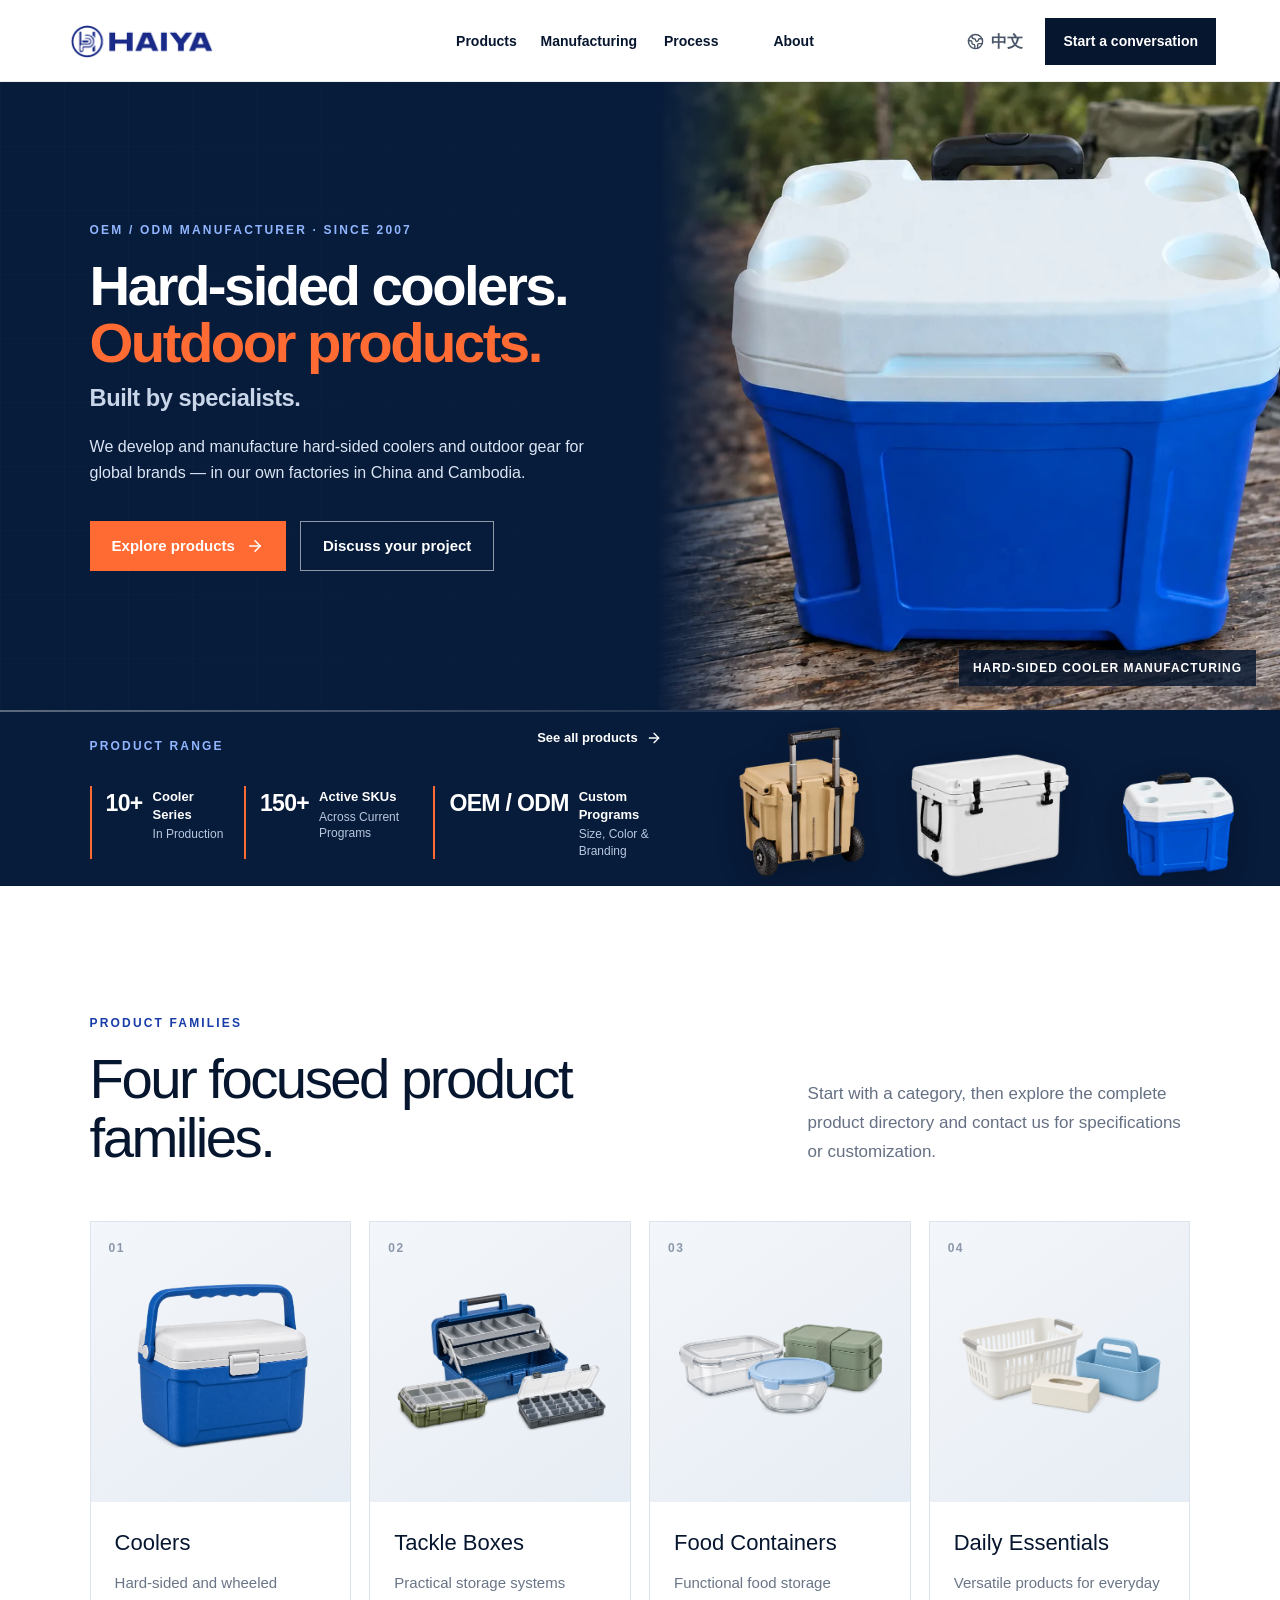
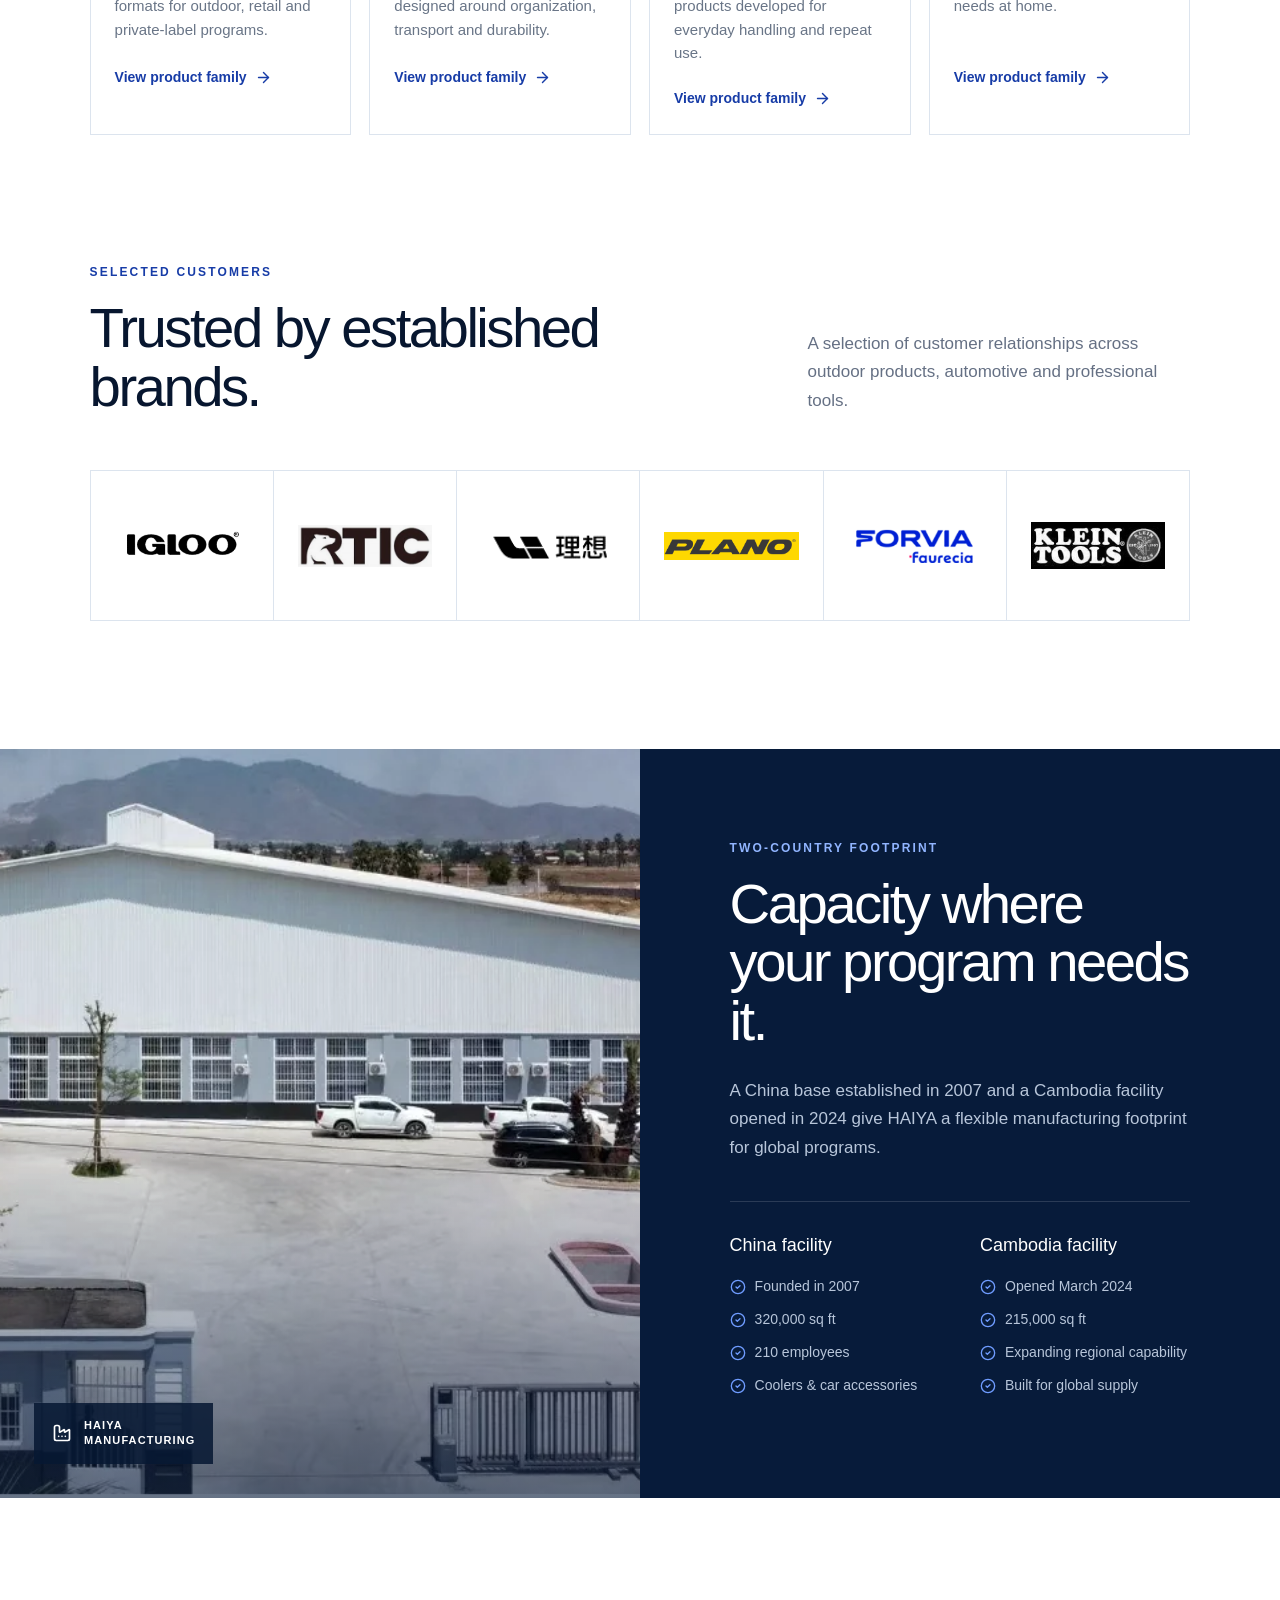
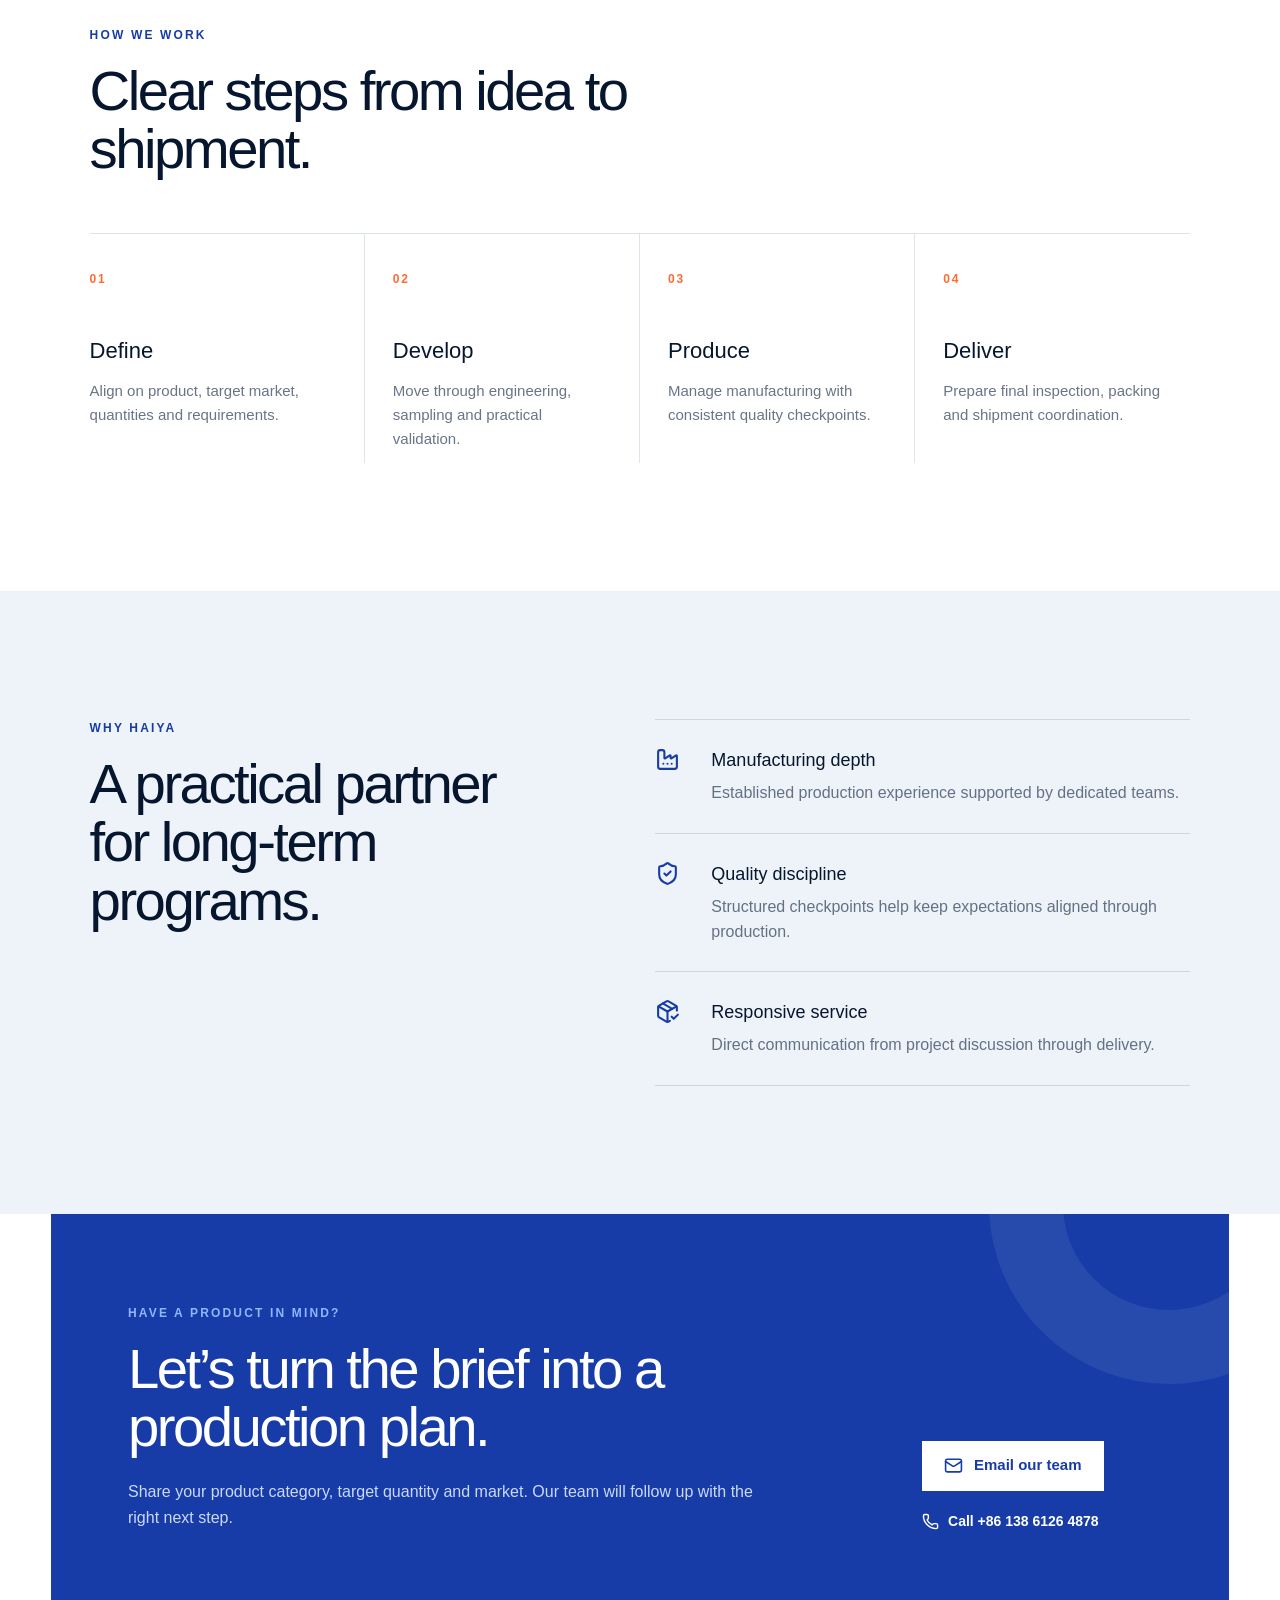
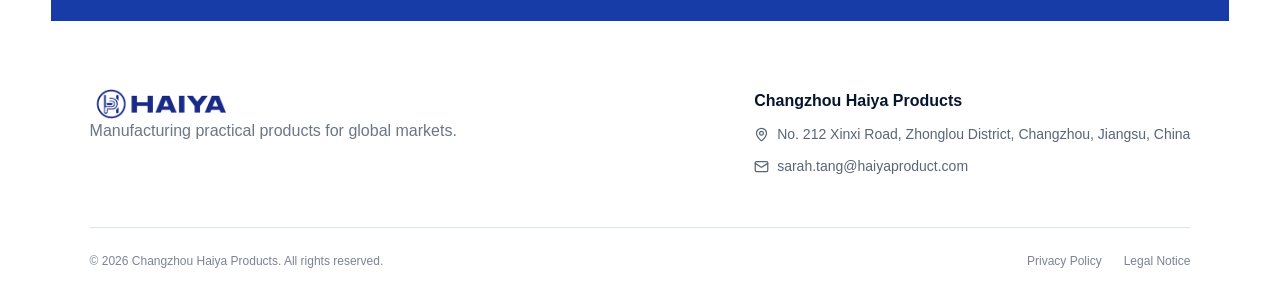
==== commit b619a0e6: "Publish current site version" ====
--- a/index.html
+++ b/index.html
@@ -1,2 +1,2 @@
-<!DOCTYPE html><html lang="en"><head><meta charSet="utf-8"/><meta name="viewport" content="width=device-width, initial-scale=1"/><link rel="stylesheet" href="/_next/static/css/index.BwdDEqfm.css" data-rsc-css-href="/_next/static/css/index.BwdDEqfm.css" data-precedence="vite-rsc/importer-resources"/><link rel="modulepreload" fetchPriority="low" href="/_next/static/chunks/index-uf0BBMzo.js"/><script src="/_next/static/chunks/rolldown-runtime-C60lm6uB.js" type="module" async=""></script><script src="/_next/static/chunks/framework-D_rUT4EX.js" type="module" async=""></script><link rel="modulepreload" href="/_next/static/chunks/layout-segment-context-D92eAcOU.js" crossorigin=""/><link rel="modulepreload" href="/_next/static/chunks/page-BVlH7o5n.js" crossorigin=""/><link rel="modulepreload" href="/_next/static/chunks/site-footer-D-RrSYYw.js" crossorigin=""/><title>HAIYA | Coolers &amp; Practical Products Manufacturing</title><meta name="description" content="HAIYA manufactures coolers, tackle boxes, food containers and practical plastic products across China and Cambodia."/><link rel="shortcut icon" href="/favicon.svg"/><link rel="icon" href="/favicon.svg"/><script>Object.assign(((self[Symbol.for("vinext.navigationRuntime")]??={bootstrap:{routeManifest:null},functions:{}}).bootstrap.rsc??={rsc:[]}),{params:{},nav:{"pathname":"/","searchParams":[]}})</script><link rel="modulepreload" href="/_next/static/chunks/index-uf0BBMzo.js" />
-</head><body class="antialiased"><main class="site-shell"><header class="topbar"><a href="#top" class="brand" aria-label="HAIYA home"><img src="/images/haiya-logo.png" alt="HAIYA"/></a><nav class="nav " aria-label="Main navigation"><a href="/products">Products</a><a href="/manufacturing">Manufacturing</a><a href="/oem">Process</a><a href="/about">About</a></nav><div class="header-actions"><button class="language" aria-label="Switch language"><svg xmlns="http://www.w3.org/2000/svg" width="17" height="17" viewBox="0 0 24 24" fill="none" stroke="currentColor" stroke-width="2" stroke-linecap="round" stroke-linejoin="round" class="lucide lucide-earth" aria-hidden="true"><path d="M21.54 15H17a2 2 0 0 0-2 2v4.54"></path><path d="M7 3.34V5a3 3 0 0 0 3 3a2 2 0 0 1 2 2c0 1.1.9 2 2 2a2 2 0 0 0 2-2c0-1.1.9-2 2-2h3.17"></path><path d="M11 21.95V18a2 2 0 0 0-2-2a2 2 0 0 1-2-2v-1a2 2 0 0 0-2-2H2.05"></path><circle cx="12" cy="12" r="10"></circle></svg>中文</button><a class="header-cta" href="/contact">Start a conversation</a><button class="menu-button" aria-label="Toggle menu"><svg xmlns="http://www.w3.org/2000/svg" width="24" height="24" viewBox="0 0 24 24" fill="none" stroke="currentColor" stroke-width="2" stroke-linecap="round" stroke-linejoin="round" class="lucide lucide-menu" aria-hidden="true"><path d="M4 5h16"></path><path d="M4 12h16"></path><path d="M4 19h16"></path></svg></button></div></header><section class="hero" id="top"><div class="hero-inner"><div class="hero-content"><p class="eyebrow light">OEM / ODM MANUFACTURER · SINCE 2007</p><h1 class="hero-title"><span>Hard-sided coolers.</span><span class="hero-accent">Outdoor products.</span><span class="hero-tag">Built by specialists.</span></h1><p class="hero-copy">We develop and manufacture hard-sided coolers and outdoor gear for global brands — in our own factories in China and Cambodia.</p><div class="hero-actions"><a class="button button-primary" href="#products">Explore products<svg xmlns="http://www.w3.org/2000/svg" width="18" height="18" viewBox="0 0 24 24" fill="none" stroke="currentColor" stroke-width="2" stroke-linecap="round" stroke-linejoin="round" class="lucide lucide-arrow-right" aria-hidden="true"><path d="M5 12h14"></path><path d="m12 5 7 7-7 7"></path></svg></a><a class="button button-ghost" href="#contact">Discuss your project</a></div></div><figure class="hero-visual"><img src="/images/outdoor-cooler-hero.webp" alt="HAIYA hard-sided cooler in an outdoor setting" fetchPriority="high" decoding="async"/><figcaption>Hard-Sided Cooler Manufacturing</figcaption></figure></div><div class="hero-range" aria-label="Product range"><div class="range-specs"><p class="hero-range-title">Product range</p><dl><div><dt>10+</dt><dd><strong>Cooler Series</strong><span>In Production</span></dd></div><div><dt>150+</dt><dd><strong>Active SKUs</strong><span>Across Current Programs</span></dd></div><div><dt>OEM / ODM</dt><dd><strong>Custom Programs</strong><span>Size, Color &amp; Branding</span></dd></div></dl><a class="range-more" href="/products">See all products<svg xmlns="http://www.w3.org/2000/svg" width="16" height="16" viewBox="0 0 24 24" fill="none" stroke="currentColor" stroke-width="2" stroke-linecap="round" stroke-linejoin="round" class="lucide lucide-arrow-right" aria-hidden="true"><path d="M5 12h14"></path><path d="m12 5 7 7-7 7"></path></svg></a></div><div class="range-lineup"><img class="lineup-image" src="/images/cooler-lineup-wide.webp" alt="HAIYA hard-sided cooler product lineup" decoding="async"/></div></div></section><section class="section products" id="products"><div class="section-heading"><div><p class="eyebrow">PRODUCT FAMILIES</p><h2>Four focused product families.</h2></div><p>Start with a category, then explore the complete product directory and contact us for specifications or customization.</p></div><div class="product-grid"><article class="product-card"><div class="product-image"><span>0<!-- -->1</span><img src="/images/cooler-compact-no-logo.webp" alt="Coolers" loading="lazy" decoding="async"/></div><div class="product-body"><h3>Coolers</h3><p>Hard-sided and wheeled formats for outdoor, retail and private-label programs.</p><a href="/products">View product family<svg xmlns="http://www.w3.org/2000/svg" width="17" height="17" viewBox="0 0 24 24" fill="none" stroke="currentColor" stroke-width="2" stroke-linecap="round" stroke-linejoin="round" class="lucide lucide-arrow-right" aria-hidden="true"><path d="M5 12h14"></path><path d="m12 5 7 7-7 7"></path></svg></a></div></article><article class="product-card"><div class="product-image"><span>0<!-- -->2</span><img src="/images/tackle-box.webp" alt="Tackle Boxes" loading="lazy" decoding="async"/></div><div class="product-body"><h3>Tackle Boxes</h3><p>Practical storage systems designed around organization, transport and durability.</p><a href="/products">View product family<svg xmlns="http://www.w3.org/2000/svg" width="17" height="17" viewBox="0 0 24 24" fill="none" stroke="currentColor" stroke-width="2" stroke-linecap="round" stroke-linejoin="round" class="lucide lucide-arrow-right" aria-hidden="true"><path d="M5 12h14"></path><path d="m12 5 7 7-7 7"></path></svg></a></div></article><article class="product-card"><div class="product-image"><span>0<!-- -->3</span><img src="/images/food-container.webp" alt="Food Containers" loading="lazy" decoding="async"/></div><div class="product-body"><h3>Food Containers</h3><p>Functional food storage products developed for everyday handling and repeat use.</p><a href="/products">View product family<svg xmlns="http://www.w3.org/2000/svg" width="17" height="17" viewBox="0 0 24 24" fill="none" stroke="currentColor" stroke-width="2" stroke-linecap="round" stroke-linejoin="round" class="lucide lucide-arrow-right" aria-hidden="true"><path d="M5 12h14"></path><path d="m12 5 7 7-7 7"></path></svg></a></div></article><article class="product-card"><div class="product-image"><span>0<!-- -->4</span><img src="/images/plastic-products.webp" alt="Plastic Products" loading="lazy" decoding="async"/></div><div class="product-body"><h3>Plastic Products</h3><p>Utility products across home, garden and daily-use applications.</p><a href="/products">View product family<svg xmlns="http://www.w3.org/2000/svg" width="17" height="17" viewBox="0 0 24 24" fill="none" stroke="currentColor" stroke-width="2" stroke-linecap="round" stroke-linejoin="round" class="lucide lucide-arrow-right" aria-hidden="true"><path d="M5 12h14"></path><path d="m12 5 7 7-7 7"></path></svg></a></div></article></div></section><section class="section customers" aria-labelledby="customers-title"><div class="section-heading customers-heading"><div><p class="eyebrow">SELECTED CUSTOMERS</p><h2 id="customers-title">Trusted by established brands.</h2></div><p>A selection of customer relationships across outdoor products, automotive and professional tools.</p></div><div class="customer-grid"><div class="customer-logo"><img src="/images/customer-igloo.png" alt="IGLOO" loading="lazy" decoding="async"/></div><div class="customer-logo"><img src="/images/customer-rtic.png" alt="RTIC" loading="lazy" decoding="async"/></div><div class="customer-logo"><img src="/images/customer-li-auto.png" alt="Li Auto" loading="lazy" decoding="async"/></div><div class="customer-logo"><img src="/images/customer-plano.png" alt="PLANO" loading="lazy" decoding="async"/></div><div class="customer-logo"><img src="/images/customer-forvia.png" alt="FORVIA Faurecia" loading="lazy" decoding="async"/></div><div class="customer-logo"><img src="/images/customer-klein-tools.png" alt="Klein Tools" loading="lazy" decoding="async"/></div></div></section><section class="manufacturing" id="manufacturing"><div class="mfg-image"><img src="/images/factory-hero.webp" alt="HAIYA factory campus" loading="lazy" decoding="async"/><div class="image-label"><svg xmlns="http://www.w3.org/2000/svg" width="20" height="20" viewBox="0 0 24 24" fill="none" stroke="currentColor" stroke-width="2" stroke-linecap="round" stroke-linejoin="round" class="lucide lucide-factory" aria-hidden="true"><path d="M12 16h.01"></path><path d="M16 16h.01"></path><path d="M3 19a2 2 0 0 0 2 2h14a2 2 0 0 0 2-2V8.5a.5.5 0 0 0-.769-.422l-4.462 2.844A.5.5 0 0 1 15 10.5v-2a.5.5 0 0 0-.769-.422L9.77 10.922A.5.5 0 0 1 9 10.5V5a2 2 0 0 0-2-2H5a2 2 0 0 0-2 2z"></path><path d="M8 16h.01"></path></svg><span>HAIYA<br/>MANUFACTURING</span></div></div><div class="mfg-content"><p class="eyebrow light">TWO-COUNTRY FOOTPRINT</p><h2>Capacity where your program needs it.</h2><p class="mfg-intro">A China base established in 2007 and a Cambodia facility opened in 2024 give HAIYA a flexible manufacturing footprint for global programs.</p><div class="factory-columns"><div><h3>China facility</h3><p><svg xmlns="http://www.w3.org/2000/svg" width="16" height="16" viewBox="0 0 24 24" fill="none" stroke="currentColor" stroke-width="2" stroke-linecap="round" stroke-linejoin="round" class="lucide lucide-circle-check" aria-hidden="true"><circle cx="12" cy="12" r="10"></circle><path d="m9 12 2 2 4-4"></path></svg>Founded in 2007</p><p><svg xmlns="http://www.w3.org/2000/svg" width="16" height="16" viewBox="0 0 24 24" fill="none" stroke="currentColor" stroke-width="2" stroke-linecap="round" stroke-linejoin="round" class="lucide lucide-circle-check" aria-hidden="true"><circle cx="12" cy="12" r="10"></circle><path d="m9 12 2 2 4-4"></path></svg>320,000 sq ft</p><p><svg xmlns="http://www.w3.org/2000/svg" width="16" height="16" viewBox="0 0 24 24" fill="none" stroke="currentColor" stroke-width="2" stroke-linecap="round" stroke-linejoin="round" class="lucide lucide-circle-check" aria-hidden="true"><circle cx="12" cy="12" r="10"></circle><path d="m9 12 2 2 4-4"></path></svg>210 employees</p><p><svg xmlns="http://www.w3.org/2000/svg" width="16" height="16" viewBox="0 0 24 24" fill="none" stroke="currentColor" stroke-width="2" stroke-linecap="round" stroke-linejoin="round" class="lucide lucide-circle-check" aria-hidden="true"><circle cx="12" cy="12" r="10"></circle><path d="m9 12 2 2 4-4"></path></svg>Coolers &amp; car accessories</p></div><div><h3>Cambodia facility</h3><p><svg xmlns="http://www.w3.org/2000/svg" width="16" height="16" viewBox="0 0 24 24" fill="none" stroke="currentColor" stroke-width="2" stroke-linecap="round" stroke-linejoin="round" class="lucide lucide-circle-check" aria-hidden="true"><circle cx="12" cy="12" r="10"></circle><path d="m9 12 2 2 4-4"></path></svg>Opened March 2024</p><p><svg xmlns="http://www.w3.org/2000/svg" width="16" height="16" viewBox="0 0 24 24" fill="none" stroke="currentColor" stroke-width="2" stroke-linecap="round" stroke-linejoin="round" class="lucide lucide-circle-check" aria-hidden="true"><circle cx="12" cy="12" r="10"></circle><path d="m9 12 2 2 4-4"></path></svg>215,000 sq ft</p><p><svg xmlns="http://www.w3.org/2000/svg" width="16" height="16" viewBox="0 0 24 24" fill="none" stroke="currentColor" stroke-width="2" stroke-linecap="round" stroke-linejoin="round" class="lucide lucide-circle-check" aria-hidden="true"><circle cx="12" cy="12" r="10"></circle><path d="m9 12 2 2 4-4"></path></svg>Expanding regional capability</p><p><svg xmlns="http://www.w3.org/2000/svg" width="16" height="16" viewBox="0 0 24 24" fill="none" stroke="currentColor" stroke-width="2" stroke-linecap="round" stroke-linejoin="round" class="lucide lucide-circle-check" aria-hidden="true"><circle cx="12" cy="12" r="10"></circle><path d="m9 12 2 2 4-4"></path></svg>Built for global supply</p></div></div></div></section><section class="section process" id="process"><div class="section-heading compact"><div><p class="eyebrow">HOW WE WORK</p><h2>Clear steps from idea to shipment.</h2></div></div><div class="steps"><article><span>01</span><h3>Define</h3><p>Align on product, target market, quantities and requirements.</p></article><article><span>02</span><h3>Develop</h3><p>Move through engineering, sampling and practical validation.</p></article><article><span>03</span><h3>Produce</h3><p>Manage manufacturing with consistent quality checkpoints.</p></article><article><span>04</span><h3>Deliver</h3><p>Prepare final inspection, packing and shipment coordination.</p></article></div></section><section class="section promises" id="about"><div class="promise-title"><p class="eyebrow">WHY HAIYA</p><h2>A practical partner for long-term programs.</h2></div><div class="promise-list"><article><svg xmlns="http://www.w3.org/2000/svg" width="25" height="25" viewBox="0 0 24 24" fill="none" stroke="currentColor" stroke-width="2" stroke-linecap="round" stroke-linejoin="round" class="lucide lucide-factory" aria-hidden="true"><path d="M12 16h.01"></path><path d="M16 16h.01"></path><path d="M3 19a2 2 0 0 0 2 2h14a2 2 0 0 0 2-2V8.5a.5.5 0 0 0-.769-.422l-4.462 2.844A.5.5 0 0 1 15 10.5v-2a.5.5 0 0 0-.769-.422L9.77 10.922A.5.5 0 0 1 9 10.5V5a2 2 0 0 0-2-2H5a2 2 0 0 0-2 2z"></path><path d="M8 16h.01"></path></svg><div><h3>Manufacturing depth</h3><p>Established production experience supported by dedicated teams.</p></div></article><article><svg xmlns="http://www.w3.org/2000/svg" width="25" height="25" viewBox="0 0 24 24" fill="none" stroke="currentColor" stroke-width="2" stroke-linecap="round" stroke-linejoin="round" class="lucide lucide-shield-check" aria-hidden="true"><path d="M20 13c0 5-3.5 7.5-7.66 8.95a1 1 0 0 1-.67-.01C7.5 20.5 4 18 4 13V6a1 1 0 0 1 1-1c2 0 4.5-1.2 6.24-2.72a1.17 1.17 0 0 1 1.52 0C14.51 3.81 17 5 19 5a1 1 0 0 1 1 1z"></path><path d="m9 12 2 2 4-4"></path></svg><div><h3>Quality discipline</h3><p>Structured checkpoints help keep expectations aligned through production.</p></div></article><article><svg xmlns="http://www.w3.org/2000/svg" width="25" height="25" viewBox="0 0 24 24" fill="none" stroke="currentColor" stroke-width="2" stroke-linecap="round" stroke-linejoin="round" class="lucide lucide-package-check" aria-hidden="true"><path d="M12 22V12"></path><path d="m16 17 2 2 4-4"></path><path d="M21 11.127V8a2 2 0 0 0-1-1.73l-7-4a2 2 0 0 0-2 0l-7 4A2 2 0 0 0 3 8v8a2 2 0 0 0 1 1.729l7 4a2 2 0 0 0 2 .001l1.32-.753"></path><path d="M3.29 7 12 12l8.71-5"></path><path d="m7.5 4.27 8.997 5.148"></path></svg><div><h3>Responsive service</h3><p>Direct communication from project discussion through delivery.</p></div></article></div></section><section class="contact" id="contact"><div><p class="eyebrow light">HAVE A PRODUCT IN MIND?</p><h2>Let’s turn the brief into a production plan.</h2><p>Share your product category, target quantity and market. Our team will follow up with the right next step.</p></div><div class="contact-actions"><a class="button button-white" href="mailto:sarah.tang@haiyaproduct.com"><svg xmlns="http://www.w3.org/2000/svg" width="19" height="19" viewBox="0 0 24 24" fill="none" stroke="currentColor" stroke-width="2" stroke-linecap="round" stroke-linejoin="round" class="lucide lucide-mail" aria-hidden="true"><path d="m22 7-8.991 5.727a2 2 0 0 1-2.009 0L2 7"></path><rect x="2" y="4" width="20" height="16" rx="2"></rect></svg>Email our team</a><a class="phone-link" href="tel:+8613861264878"><svg xmlns="http://www.w3.org/2000/svg" width="17" height="17" viewBox="0 0 24 24" fill="none" stroke="currentColor" stroke-width="2" stroke-linecap="round" stroke-linejoin="round" class="lucide lucide-phone" aria-hidden="true"><path d="M13.832 16.568a1 1 0 0 0 1.213-.303l.355-.465A2 2 0 0 1 17 15h3a2 2 0 0 1 2 2v3a2 2 0 0 1-2 2A18 18 0 0 1 2 4a2 2 0 0 1 2-2h3a2 2 0 0 1 2 2v3a2 2 0 0 1-.8 1.6l-.468.351a1 1 0 0 0-.292 1.233 14 14 0 0 0 6.392 6.384"></path></svg>Call +86 138 6126 4878</a></div></section><footer><div class="footer-brand"><img src="/images/haiya-logo.png" alt="HAIYA"/><p>Manufacturing practical products for global markets.</p></div><div class="footer-contact"><strong>Changzhou Haiya Products</strong><span><svg xmlns="http://www.w3.org/2000/svg" width="15" height="15" viewBox="0 0 24 24" fill="none" stroke="currentColor" stroke-width="2" stroke-linecap="round" stroke-linejoin="round" class="lucide lucide-map-pin" aria-hidden="true"><path d="M20 10c0 4.993-5.539 10.193-7.399 11.799a1 1 0 0 1-1.202 0C9.539 20.193 4 14.993 4 10a8 8 0 0 1 16 0"></path><circle cx="12" cy="10" r="3"></circle></svg>No. 212 Xinxi Road, Zhonglou District, Changzhou, Jiangsu, China</span><a href="mailto:sarah.tang@haiyaproduct.com"><svg xmlns="http://www.w3.org/2000/svg" width="15" height="15" viewBox="0 0 24 24" fill="none" stroke="currentColor" stroke-width="2" stroke-linecap="round" stroke-linejoin="round" class="lucide lucide-mail" aria-hidden="true"><path d="m22 7-8.991 5.727a2 2 0 0 1-2.009 0L2 7"></path><rect x="2" y="4" width="20" height="16" rx="2"></rect></svg>sarah.tang@haiyaproduct.com</a></div><div class="footer-legal"><span>© 2026 <!-- -->Changzhou Haiya Products. All rights reserved.</span><nav aria-label="Legal information"><a href="/privacy">Privacy Policy</a><a href="/legal">Legal Notice</a></nav></div></footer><button class="back-to-top " aria-label="Back to top" title="Back to top"><svg xmlns="http://www.w3.org/2000/svg" width="22" height="22" viewBox="0 0 24 24" fill="none" stroke="currentColor" stroke-width="2" stroke-linecap="round" stroke-linejoin="round" class="lucide lucide-arrow-up" aria-hidden="true"><path d="m5 12 7-7 7 7"></path><path d="M12 19V5"></path></svg></button></main><script type="module" src="/_next/static/chunks/index-uf0BBMzo.js" id="_R_" async=""></script><script>((self[Symbol.for("vinext.navigationRuntime")]??={bootstrap:{routeManifest:null},functions:{}}).bootstrap.rsc??={rsc:[]}).rsc.push("2:I[\"8c0f216c4604\",[],\"Children\",1]\n")</script><script>((self[Symbol.for("vinext.navigationRuntime")]??={bootstrap:{routeManifest:null},functions:{}}).bootstrap.rsc??={rsc:[]}).rsc.push("3:I[\"593f344dc510\",[],\"GlobalErrorBoundary\",1]\n")</script><script>((self[Symbol.for("vinext.navigationRuntime")]??={bootstrap:{routeManifest:null},functions:{}}).bootstrap.rsc??={rsc:[]}).rsc.push("4:I[\"0b874ad30386\",[],\"default\",1]\n")</script><script>((self[Symbol.for("vinext.navigationRuntime")]??={bootstrap:{routeManifest:null},functions:{}}).bootstrap.rsc??={rsc:[]}).rsc.push("5:I[\"593f344dc510\",[],\"ErrorBoundary\",1]\n")</script><script>((self[Symbol.for("vinext.navigationRuntime")]??={bootstrap:{routeManifest:null},functions:{}}).bootstrap.rsc??={rsc:[]}).rsc.push("6:I[\"15c18cfaeeff\",[],\"LayoutSegmentProvider\",1]\n")</script><script>((self[Symbol.for("vinext.navigationRuntime")]??={bootstrap:{routeManifest:null},functions:{}}).bootstrap.rsc??={rsc:[]}).rsc.push("7:I[\"8c0f216c4604\",[],\"Slot\",1]\n")</script><script>((self[Symbol.for("vinext.navigationRuntime")]??={bootstrap:{routeManifest:null},functions:{}}).bootstrap.rsc??={rsc:[]}).rsc.push("8:I[\"593f344dc510\",[],\"NotFoundBoundary\",1]\n")</script><script>((self[Symbol.for("vinext.navigationRuntime")]??={bootstrap:{routeManifest:null},functions:{}}).bootstrap.rsc??={rsc:[]}).rsc.push("9:I[\"9276801271d6\",[],\"AppRouterScrollTarget\",1]\n")</script><script>((self[Symbol.for("vinext.navigationRuntime")]??={bootstrap:{routeManifest:null},functions:{}}).bootstrap.rsc??={rsc:[]}).rsc.push("a:I[\"593f344dc510\",[],\"RedirectBoundary\",1]\n")</script><script>((self[Symbol.for("vinext.navigationRuntime")]??={bootstrap:{routeManifest:null},functions:{}}).bootstrap.rsc??={rsc:[]}).rsc.push(":HL[\"/_next/static/css/index.BwdDEqfm.css\",\"style\"     ]\n")</script><script>((self[Symbol.for("vinext.navigationRuntime")]??={bootstrap:{routeManifest:null},functions:{}}).bootstrap.rsc??={rsc:[]}).rsc.push("0:{\"page:/\":\"$L1\",\"layout:/\":[[[\"$\",\"link\",\"css:/_next/static/css/index.BwdDEqfm.css\",{\"rel\":\"stylesheet\",\"precedence\":\"vite-rsc/importer-resources\",\"href\":\"/_next/static/css/index.BwdDEqfm.css\",\"data-rsc-css-href\":\"/_next/static/css/index.BwdDEqfm.css\"}],\"$undefined\"],[\"$\",\"html\",null,{\"lang\":\"en\",\"children\":[\"$\",\"body\",null,{\"className\":\"antialiased\",\"children\":[\"$\",\"$L2\",null,{}]}]}]],\"route:/\":[[[\"$\",\"meta\",null,{\"charSet\":\"utf-8\"}],[[\"$\",\"title\",\"0\",{\"children\":\"HAIYA | Coolers \u0026 Practical Products Manufacturing\"}],[\"$\",\"meta\",\"1\",{\"name\":\"description\",\"content\":\"HAIYA manufactures coolers, tackle boxes, food containers and practical plastic products across China and Cambodia.\"}],[\"$\",\"link\",\"2\",{\"data-vinext-streamed-icon\":\"$undefined\",\"rel\":\"shortcut icon\",\"href\":\"/favicon.svg\",\"type\":\"$undefined\",\"sizes\":\"$undefined\",\"color\":\"$undefined\",\"media\":\"$undefined\",\"fetchPriority\":\"$undefined\"}],[\"$\",\"link\",\"3\",{\"data-vinext-streamed-icon\":\"$undefined\",\"rel\":\"icon\",\"href\":\"/favicon.svg\",\"type\":\"$undefined\",\"sizes\":\"$undefined\",\"color\":\"$undefined\",\"media\":\"$undefined\",\"fetchPriority\":\"$undefined\"}]],[[\"$\",\"meta\",\"0\",{\"name\":\"viewport\",\"content\":\"width=device-width, initial-scale=1\"}]]],[\"$\",\"$L3\",null,{\"fallback\":\"$4\",\"children\":[\"$\",\"$L5\",null,{\"fallback\":\"$4\",\"children\":[\"$\",\"$L6\",null,{\"providerId\":\"layout:/\",\"segmentMap\":{\"children\":[]},\"children\":[\"$\",\"$L7\",null,{\"id\":\"layout:/\",\"parallelSlots\":\"$undefined\",\"children\":[\"$\",\"$L8\",null,{\"resetKey\":\"\",\"fallback\":[[\"$\",\"title\",null,{\"children\":\"404: This page could not be found.\"}],[\"$\",\"div\",null,{\"style\":{\"fontFamily\":\"system-ui,\\\"Segoe UI\\\",Roboto,Helvetica,Arial,sans-serif,\\\"Apple Color Emoji\\\",\\\"Segoe UI Emoji\\\"\",\"height\":\"100vh\",\"textAlign\":\"center\",\"display\":\"flex\",\"flexDirection\":\"column\",\"alignItems\":\"center\",\"justifyContent\":\"center\"},\"children\":[\"$\",\"div\",null,{\"children\":[[\"$\",\"style\",null,{\"dangerouslySetInnerHTML\":{\"__html\":\"body{color:#000;background:#fff;margin:0}.next-error-h1{border-right:1px solid rgba(0,0,0,.3)}@media (prefers-color-scheme:dark){body{color:#fff;background:#000}.next-error-h1{border-right:1px solid rgba(255,255,255,.3)}}\"}}],[\"$\",\"h1\",null,{\"className\":\"next-error-h1\",\"style\":{\"display\":\"inline-block\",\"margin\":\"0 20px 0 0\",\"padding\":\"0 23px 0 0\",\"fontSize\":24,\"fontWeight\":500,\"verticalAlign\":\"top\",\"lineHeight\":\"49px\"},\"children\":404}],[\"$\",\"div\",null,{\"style\":{\"display\":\"inline-block\"},\"children\":[\"$\",\"h2\",null,{\"style\":{\"fontSize\":14,\"fontWeight\":400,\"lineHeight\":\"49px\",\"margin\":0},\"children\":\"This page could not be found.\"}]}]]}]}]],\"children\":[\"$\",\"$L9\",null,{\"children\":[\"$\",\"$La\",null,{\"children\":[[\"$\",\"$L6\",null,{\"providerId\":\"page:/\",\"segmentMap\":{\"children\":[\"__PAGE__\"]},\"children\":[\"$\",\"$L7\",null,{\"id\":\"page:/\"}]}],null]}]}]}]}]}]}]}],null,null],\"__route\":\"route:/\",\"__interceptionContext\":null,\"__layoutIds\":[\"layout:/\"],\"__rootLayout\":\"/\",\"__bfcacheSegmentIdentities\":{\"layout:/\":\"[\\\"layout\\\",\\\"layout:/\\\",\\\"root-boundary:/\\\",\\\"\\\"]\",\"page:/\":\"[\\\"page\\\",\\\"page:/\\\",\\\"root-boundary:/\\\",\\\"\\\"]\"},\"__srcPage\":[\"page\"],\"__layoutFlags\":{\"layout:/\":\"s\"},\"__artifactCompatibility\":{\"schemaVersion\":1,\"graphVersion\":\"app-route-graph:1177fd80f83fa7b0\",\"deploymentVersion\":\"51c23e97-fd4c-4e38-ab6b-23934fe800a7\",\"appElementsSchemaVersion\":1,\"rscPayloadSchemaVersion\":1,\"rootBoundaryId\":\"/\",\"renderEpoch\":null}}\n")</script><script>((self[Symbol.for("vinext.navigationRuntime")]??={bootstrap:{routeManifest:null},functions:{}}).bootstrap.rsc??={rsc:[]}).rsc.push("b:I[\"6efdf509a785\",[],\"default\",1]\n")</script><script>((self[Symbol.for("vinext.navigationRuntime")]??={bootstrap:{routeManifest:null},functions:{}}).bootstrap.rsc??={rsc:[]}).rsc.push("1:[\"$\",\"$Lb\",null,{\"params\":\"$@c\",\"searchParams\":\"$@d\"}]\n")</script><script>((self[Symbol.for("vinext.navigationRuntime")]??={bootstrap:{routeManifest:null},functions:{}}).bootstrap.rsc??={rsc:[]}).rsc.push("c:{}\n")</script><script>((self[Symbol.for("vinext.navigationRuntime")]??={bootstrap:{routeManifest:null},functions:{}}).bootstrap.rsc??={rsc:[]}).rsc.push("d:{}\n")</script><script>Object.assign(((self[Symbol.for("vinext.navigationRuntime")]??={bootstrap:{routeManifest:null},functions:{}}).bootstrap.rsc??={rsc:[]}),{"initialCacheKind":"dynamic"});((self[Symbol.for("vinext.navigationRuntime")]??={bootstrap:{routeManifest:null},functions:{}}).bootstrap.rsc??={rsc:[]}).done=true</script></body></html>+<!DOCTYPE html><html lang="en"><head><meta charSet="utf-8"/><meta name="viewport" content="width=device-width, initial-scale=1"/><link rel="stylesheet" href="/_next/static/css/index.BwdDEqfm.css" data-rsc-css-href="/_next/static/css/index.BwdDEqfm.css" data-precedence="vite-rsc/importer-resources"/><link rel="modulepreload" fetchPriority="low" href="/_next/static/chunks/index-aIg0hQ_o.js"/><script src="/_next/static/chunks/rolldown-runtime-C60lm6uB.js" type="module" async=""></script><script src="/_next/static/chunks/framework-D_rUT4EX.js" type="module" async=""></script><link rel="modulepreload" href="/_next/static/chunks/layout-segment-context-CGp4AZ0Q.js" crossorigin=""/><link rel="modulepreload" href="/_next/static/chunks/page-JTBMOQb-.js" crossorigin=""/><link rel="modulepreload" href="/_next/static/chunks/site-footer-D-RrSYYw.js" crossorigin=""/><title>HAIYA | Coolers &amp; Practical Products Manufacturing</title><meta name="description" content="HAIYA manufactures coolers, tackle boxes, food containers and practical plastic products across China and Cambodia."/><link rel="shortcut icon" href="/favicon.svg"/><link rel="icon" href="/favicon.svg"/><script>Object.assign(((self[Symbol.for("vinext.navigationRuntime")]??={bootstrap:{routeManifest:null},functions:{}}).bootstrap.rsc??={rsc:[]}),{params:{},nav:{"pathname":"/","searchParams":[]}})</script><link rel="modulepreload" href="/_next/static/chunks/index-aIg0hQ_o.js" />
+</head><body class="antialiased"><main class="site-shell"><header class="topbar"><a href="#top" class="brand" aria-label="HAIYA home"><img src="/images/haiya-logo.png" alt="HAIYA"/></a><nav class="nav " aria-label="Main navigation"><a href="/products">Products</a><a href="/manufacturing">Manufacturing</a><a href="/oem">Process</a><a href="/about">About</a></nav><div class="header-actions"><button class="language" aria-label="Switch language"><svg xmlns="http://www.w3.org/2000/svg" width="17" height="17" viewBox="0 0 24 24" fill="none" stroke="currentColor" stroke-width="2" stroke-linecap="round" stroke-linejoin="round" class="lucide lucide-earth" aria-hidden="true"><path d="M21.54 15H17a2 2 0 0 0-2 2v4.54"></path><path d="M7 3.34V5a3 3 0 0 0 3 3a2 2 0 0 1 2 2c0 1.1.9 2 2 2a2 2 0 0 0 2-2c0-1.1.9-2 2-2h3.17"></path><path d="M11 21.95V18a2 2 0 0 0-2-2a2 2 0 0 1-2-2v-1a2 2 0 0 0-2-2H2.05"></path><circle cx="12" cy="12" r="10"></circle></svg>中文</button><a class="header-cta" href="/contact">Start a conversation</a><button class="menu-button" aria-label="Toggle menu"><svg xmlns="http://www.w3.org/2000/svg" width="24" height="24" viewBox="0 0 24 24" fill="none" stroke="currentColor" stroke-width="2" stroke-linecap="round" stroke-linejoin="round" class="lucide lucide-menu" aria-hidden="true"><path d="M4 5h16"></path><path d="M4 12h16"></path><path d="M4 19h16"></path></svg></button></div></header><section class="hero" id="top"><div class="hero-inner"><div class="hero-content"><p class="eyebrow light">OEM / ODM MANUFACTURER · SINCE 2007</p><h1 class="hero-title"><span>Hard-sided coolers.</span><span class="hero-accent">Outdoor products.</span><span class="hero-tag">Built by specialists.</span></h1><p class="hero-copy">We develop and manufacture hard-sided coolers and outdoor gear for global brands — in our own factories in China and Cambodia.</p><div class="hero-actions"><a class="button button-primary" href="#products">Explore products<svg xmlns="http://www.w3.org/2000/svg" width="18" height="18" viewBox="0 0 24 24" fill="none" stroke="currentColor" stroke-width="2" stroke-linecap="round" stroke-linejoin="round" class="lucide lucide-arrow-right" aria-hidden="true"><path d="M5 12h14"></path><path d="m12 5 7 7-7 7"></path></svg></a><a class="button button-ghost" href="#contact">Discuss your project</a></div></div><figure class="hero-visual"><img src="/images/outdoor-cooler-hero.webp" alt="HAIYA hard-sided cooler in an outdoor setting" fetchPriority="high" decoding="async"/><figcaption>Hard-Sided Cooler Manufacturing</figcaption></figure></div><div class="hero-range" aria-label="Product range"><div class="range-specs"><p class="hero-range-title">Product range</p><dl><div><dt>10+</dt><dd><strong>Cooler Series</strong><span>In Production</span></dd></div><div><dt>150+</dt><dd><strong>Active SKUs</strong><span>Across Current Programs</span></dd></div><div><dt>OEM / ODM</dt><dd><strong>Custom Programs</strong><span>Size, Color &amp; Branding</span></dd></div></dl><a class="range-more" href="/products">See all products<svg xmlns="http://www.w3.org/2000/svg" width="16" height="16" viewBox="0 0 24 24" fill="none" stroke="currentColor" stroke-width="2" stroke-linecap="round" stroke-linejoin="round" class="lucide lucide-arrow-right" aria-hidden="true"><path d="M5 12h14"></path><path d="m12 5 7 7-7 7"></path></svg></a></div><div class="range-lineup"><img class="lineup-image" src="/images/cooler-lineup-wide.webp" alt="HAIYA hard-sided cooler product lineup" decoding="async"/></div></div></section><section class="section products" id="products"><div class="section-heading"><div><p class="eyebrow">PRODUCT FAMILIES</p><h2>Four focused product families.</h2></div><p>Start with a category, then explore the complete product directory and contact us for specifications or customization.</p></div><div class="product-grid"><article class="product-card"><div class="product-image"><span>0<!-- -->1</span><img src="/images/cooler-compact-no-logo.webp" alt="Coolers" loading="lazy" decoding="async"/></div><div class="product-body"><h3>Coolers</h3><p>Hard-sided and wheeled formats for outdoor, retail and private-label programs.</p><a href="/products">View product family<svg xmlns="http://www.w3.org/2000/svg" width="17" height="17" viewBox="0 0 24 24" fill="none" stroke="currentColor" stroke-width="2" stroke-linecap="round" stroke-linejoin="round" class="lucide lucide-arrow-right" aria-hidden="true"><path d="M5 12h14"></path><path d="m12 5 7 7-7 7"></path></svg></a></div></article><article class="product-card"><div class="product-image"><span>0<!-- -->2</span><img src="/images/catalog-concepts/tackle/category-tackle-boxes.webp" alt="Tackle Boxes" loading="lazy" decoding="async"/></div><div class="product-body"><h3>Tackle Boxes</h3><p>Practical storage systems designed around organization, transport and durability.</p><a href="/products">View product family<svg xmlns="http://www.w3.org/2000/svg" width="17" height="17" viewBox="0 0 24 24" fill="none" stroke="currentColor" stroke-width="2" stroke-linecap="round" stroke-linejoin="round" class="lucide lucide-arrow-right" aria-hidden="true"><path d="M5 12h14"></path><path d="m12 5 7 7-7 7"></path></svg></a></div></article><article class="product-card"><div class="product-image"><span>0<!-- -->3</span><img src="/images/catalog-concepts/food/category-food-containers.webp" alt="Food Containers" loading="lazy" decoding="async"/></div><div class="product-body"><h3>Food Containers</h3><p>Functional food storage products developed for everyday handling and repeat use.</p><a href="/products">View product family<svg xmlns="http://www.w3.org/2000/svg" width="17" height="17" viewBox="0 0 24 24" fill="none" stroke="currentColor" stroke-width="2" stroke-linecap="round" stroke-linejoin="round" class="lucide lucide-arrow-right" aria-hidden="true"><path d="M5 12h14"></path><path d="m12 5 7 7-7 7"></path></svg></a></div></article><article class="product-card"><div class="product-image"><span>0<!-- -->4</span><img src="/images/daily-essentials/category-daily-essentials.webp" alt="Daily Essentials" loading="lazy" decoding="async"/></div><div class="product-body"><h3>Daily Essentials</h3><p>Versatile products for everyday needs at home.</p><a href="/products">View product family<svg xmlns="http://www.w3.org/2000/svg" width="17" height="17" viewBox="0 0 24 24" fill="none" stroke="currentColor" stroke-width="2" stroke-linecap="round" stroke-linejoin="round" class="lucide lucide-arrow-right" aria-hidden="true"><path d="M5 12h14"></path><path d="m12 5 7 7-7 7"></path></svg></a></div></article></div></section><section class="section customers" aria-labelledby="customers-title"><div class="section-heading customers-heading"><div><p class="eyebrow">SELECTED CUSTOMERS</p><h2 id="customers-title">Trusted by established brands.</h2></div><p>A selection of customer relationships across outdoor products, automotive and professional tools.</p></div><div class="customer-grid"><div class="customer-logo"><img src="/images/customer-igloo.png" alt="IGLOO" loading="lazy" decoding="async"/></div><div class="customer-logo"><img src="/images/customer-rtic.png" alt="RTIC" loading="lazy" decoding="async"/></div><div class="customer-logo"><img src="/images/customer-li-auto.png" alt="Li Auto" loading="lazy" decoding="async"/></div><div class="customer-logo"><img src="/images/customer-plano.png" alt="PLANO" loading="lazy" decoding="async"/></div><div class="customer-logo"><img src="/images/customer-forvia.png" alt="FORVIA Faurecia" loading="lazy" decoding="async"/></div><div class="customer-logo"><img src="/images/customer-klein-tools.png" alt="Klein Tools" loading="lazy" decoding="async"/></div></div></section><section class="manufacturing" id="manufacturing"><div class="mfg-image"><img src="/images/factory-hero.webp" alt="HAIYA factory campus" loading="lazy" decoding="async"/><div class="image-label"><svg xmlns="http://www.w3.org/2000/svg" width="20" height="20" viewBox="0 0 24 24" fill="none" stroke="currentColor" stroke-width="2" stroke-linecap="round" stroke-linejoin="round" class="lucide lucide-factory" aria-hidden="true"><path d="M12 16h.01"></path><path d="M16 16h.01"></path><path d="M3 19a2 2 0 0 0 2 2h14a2 2 0 0 0 2-2V8.5a.5.5 0 0 0-.769-.422l-4.462 2.844A.5.5 0 0 1 15 10.5v-2a.5.5 0 0 0-.769-.422L9.77 10.922A.5.5 0 0 1 9 10.5V5a2 2 0 0 0-2-2H5a2 2 0 0 0-2 2z"></path><path d="M8 16h.01"></path></svg><span>HAIYA<br/>MANUFACTURING</span></div></div><div class="mfg-content"><p class="eyebrow light">TWO-COUNTRY FOOTPRINT</p><h2>Capacity where your program needs it.</h2><p class="mfg-intro">A China base established in 2007 and a Cambodia facility opened in 2024 give HAIYA a flexible manufacturing footprint for global programs.</p><div class="factory-columns"><div><h3>China facility</h3><p><svg xmlns="http://www.w3.org/2000/svg" width="16" height="16" viewBox="0 0 24 24" fill="none" stroke="currentColor" stroke-width="2" stroke-linecap="round" stroke-linejoin="round" class="lucide lucide-circle-check" aria-hidden="true"><circle cx="12" cy="12" r="10"></circle><path d="m9 12 2 2 4-4"></path></svg>Founded in 2007</p><p><svg xmlns="http://www.w3.org/2000/svg" width="16" height="16" viewBox="0 0 24 24" fill="none" stroke="currentColor" stroke-width="2" stroke-linecap="round" stroke-linejoin="round" class="lucide lucide-circle-check" aria-hidden="true"><circle cx="12" cy="12" r="10"></circle><path d="m9 12 2 2 4-4"></path></svg>320,000 sq ft</p><p><svg xmlns="http://www.w3.org/2000/svg" width="16" height="16" viewBox="0 0 24 24" fill="none" stroke="currentColor" stroke-width="2" stroke-linecap="round" stroke-linejoin="round" class="lucide lucide-circle-check" aria-hidden="true"><circle cx="12" cy="12" r="10"></circle><path d="m9 12 2 2 4-4"></path></svg>210 employees</p><p><svg xmlns="http://www.w3.org/2000/svg" width="16" height="16" viewBox="0 0 24 24" fill="none" stroke="currentColor" stroke-width="2" stroke-linecap="round" stroke-linejoin="round" class="lucide lucide-circle-check" aria-hidden="true"><circle cx="12" cy="12" r="10"></circle><path d="m9 12 2 2 4-4"></path></svg>Coolers &amp; car accessories</p></div><div><h3>Cambodia facility</h3><p><svg xmlns="http://www.w3.org/2000/svg" width="16" height="16" viewBox="0 0 24 24" fill="none" stroke="currentColor" stroke-width="2" stroke-linecap="round" stroke-linejoin="round" class="lucide lucide-circle-check" aria-hidden="true"><circle cx="12" cy="12" r="10"></circle><path d="m9 12 2 2 4-4"></path></svg>Opened March 2024</p><p><svg xmlns="http://www.w3.org/2000/svg" width="16" height="16" viewBox="0 0 24 24" fill="none" stroke="currentColor" stroke-width="2" stroke-linecap="round" stroke-linejoin="round" class="lucide lucide-circle-check" aria-hidden="true"><circle cx="12" cy="12" r="10"></circle><path d="m9 12 2 2 4-4"></path></svg>215,000 sq ft</p><p><svg xmlns="http://www.w3.org/2000/svg" width="16" height="16" viewBox="0 0 24 24" fill="none" stroke="currentColor" stroke-width="2" stroke-linecap="round" stroke-linejoin="round" class="lucide lucide-circle-check" aria-hidden="true"><circle cx="12" cy="12" r="10"></circle><path d="m9 12 2 2 4-4"></path></svg>Expanding regional capability</p><p><svg xmlns="http://www.w3.org/2000/svg" width="16" height="16" viewBox="0 0 24 24" fill="none" stroke="currentColor" stroke-width="2" stroke-linecap="round" stroke-linejoin="round" class="lucide lucide-circle-check" aria-hidden="true"><circle cx="12" cy="12" r="10"></circle><path d="m9 12 2 2 4-4"></path></svg>Built for global supply</p></div></div></div></section><section class="section process" id="process"><div class="section-heading compact"><div><p class="eyebrow">HOW WE WORK</p><h2>Clear steps from idea to shipment.</h2></div></div><div class="steps"><article><span>01</span><h3>Define</h3><p>Align on product, target market, quantities and requirements.</p></article><article><span>02</span><h3>Develop</h3><p>Move through engineering, sampling and practical validation.</p></article><article><span>03</span><h3>Produce</h3><p>Manage manufacturing with consistent quality checkpoints.</p></article><article><span>04</span><h3>Deliver</h3><p>Prepare final inspection, packing and shipment coordination.</p></article></div></section><section class="section promises" id="about"><div class="promise-title"><p class="eyebrow">WHY HAIYA</p><h2>A practical partner for long-term programs.</h2></div><div class="promise-list"><article><svg xmlns="http://www.w3.org/2000/svg" width="25" height="25" viewBox="0 0 24 24" fill="none" stroke="currentColor" stroke-width="2" stroke-linecap="round" stroke-linejoin="round" class="lucide lucide-factory" aria-hidden="true"><path d="M12 16h.01"></path><path d="M16 16h.01"></path><path d="M3 19a2 2 0 0 0 2 2h14a2 2 0 0 0 2-2V8.5a.5.5 0 0 0-.769-.422l-4.462 2.844A.5.5 0 0 1 15 10.5v-2a.5.5 0 0 0-.769-.422L9.77 10.922A.5.5 0 0 1 9 10.5V5a2 2 0 0 0-2-2H5a2 2 0 0 0-2 2z"></path><path d="M8 16h.01"></path></svg><div><h3>Manufacturing depth</h3><p>Established production experience supported by dedicated teams.</p></div></article><article><svg xmlns="http://www.w3.org/2000/svg" width="25" height="25" viewBox="0 0 24 24" fill="none" stroke="currentColor" stroke-width="2" stroke-linecap="round" stroke-linejoin="round" class="lucide lucide-shield-check" aria-hidden="true"><path d="M20 13c0 5-3.5 7.5-7.66 8.95a1 1 0 0 1-.67-.01C7.5 20.5 4 18 4 13V6a1 1 0 0 1 1-1c2 0 4.5-1.2 6.24-2.72a1.17 1.17 0 0 1 1.52 0C14.51 3.81 17 5 19 5a1 1 0 0 1 1 1z"></path><path d="m9 12 2 2 4-4"></path></svg><div><h3>Quality discipline</h3><p>Structured checkpoints help keep expectations aligned through production.</p></div></article><article><svg xmlns="http://www.w3.org/2000/svg" width="25" height="25" viewBox="0 0 24 24" fill="none" stroke="currentColor" stroke-width="2" stroke-linecap="round" stroke-linejoin="round" class="lucide lucide-package-check" aria-hidden="true"><path d="M12 22V12"></path><path d="m16 17 2 2 4-4"></path><path d="M21 11.127V8a2 2 0 0 0-1-1.73l-7-4a2 2 0 0 0-2 0l-7 4A2 2 0 0 0 3 8v8a2 2 0 0 0 1 1.729l7 4a2 2 0 0 0 2 .001l1.32-.753"></path><path d="M3.29 7 12 12l8.71-5"></path><path d="m7.5 4.27 8.997 5.148"></path></svg><div><h3>Responsive service</h3><p>Direct communication from project discussion through delivery.</p></div></article></div></section><section class="contact" id="contact"><div><p class="eyebrow light">HAVE A PRODUCT IN MIND?</p><h2>Let’s turn the brief into a production plan.</h2><p>Share your product category, target quantity and market. Our team will follow up with the right next step.</p></div><div class="contact-actions"><a class="button button-white" href="mailto:sarah.tang@haiyaproduct.com"><svg xmlns="http://www.w3.org/2000/svg" width="19" height="19" viewBox="0 0 24 24" fill="none" stroke="currentColor" stroke-width="2" stroke-linecap="round" stroke-linejoin="round" class="lucide lucide-mail" aria-hidden="true"><path d="m22 7-8.991 5.727a2 2 0 0 1-2.009 0L2 7"></path><rect x="2" y="4" width="20" height="16" rx="2"></rect></svg>Email our team</a><a class="phone-link" href="tel:+8613861264878"><svg xmlns="http://www.w3.org/2000/svg" width="17" height="17" viewBox="0 0 24 24" fill="none" stroke="currentColor" stroke-width="2" stroke-linecap="round" stroke-linejoin="round" class="lucide lucide-phone" aria-hidden="true"><path d="M13.832 16.568a1 1 0 0 0 1.213-.303l.355-.465A2 2 0 0 1 17 15h3a2 2 0 0 1 2 2v3a2 2 0 0 1-2 2A18 18 0 0 1 2 4a2 2 0 0 1 2-2h3a2 2 0 0 1 2 2v3a2 2 0 0 1-.8 1.6l-.468.351a1 1 0 0 0-.292 1.233 14 14 0 0 0 6.392 6.384"></path></svg>Call +86 138 6126 4878</a></div></section><footer><div class="footer-brand"><img src="/images/haiya-logo.png" alt="HAIYA"/><p>Manufacturing practical products for global markets.</p></div><div class="footer-contact"><strong>Changzhou Haiya Products</strong><span><svg xmlns="http://www.w3.org/2000/svg" width="15" height="15" viewBox="0 0 24 24" fill="none" stroke="currentColor" stroke-width="2" stroke-linecap="round" stroke-linejoin="round" class="lucide lucide-map-pin" aria-hidden="true"><path d="M20 10c0 4.993-5.539 10.193-7.399 11.799a1 1 0 0 1-1.202 0C9.539 20.193 4 14.993 4 10a8 8 0 0 1 16 0"></path><circle cx="12" cy="10" r="3"></circle></svg>No. 212 Xinxi Road, Zhonglou District, Changzhou, Jiangsu, China</span><a href="mailto:sarah.tang@haiyaproduct.com"><svg xmlns="http://www.w3.org/2000/svg" width="15" height="15" viewBox="0 0 24 24" fill="none" stroke="currentColor" stroke-width="2" stroke-linecap="round" stroke-linejoin="round" class="lucide lucide-mail" aria-hidden="true"><path d="m22 7-8.991 5.727a2 2 0 0 1-2.009 0L2 7"></path><rect x="2" y="4" width="20" height="16" rx="2"></rect></svg>sarah.tang@haiyaproduct.com</a></div><div class="footer-legal"><span>© 2026 <!-- -->Changzhou Haiya Products. All rights reserved.</span><nav aria-label="Legal information"><a href="/privacy">Privacy Policy</a><a href="/legal">Legal Notice</a></nav></div></footer><button class="back-to-top " aria-label="Back to top" title="Back to top"><svg xmlns="http://www.w3.org/2000/svg" width="22" height="22" viewBox="0 0 24 24" fill="none" stroke="currentColor" stroke-width="2" stroke-linecap="round" stroke-linejoin="round" class="lucide lucide-arrow-up" aria-hidden="true"><path d="m5 12 7-7 7 7"></path><path d="M12 19V5"></path></svg></button></main><script type="module" src="/_next/static/chunks/index-aIg0hQ_o.js" id="_R_" async=""></script><script>((self[Symbol.for("vinext.navigationRuntime")]??={bootstrap:{routeManifest:null},functions:{}}).bootstrap.rsc??={rsc:[]}).rsc.push("2:I[\"8c0f216c4604\",[],\"Children\",1]\n")</script><script>((self[Symbol.for("vinext.navigationRuntime")]??={bootstrap:{routeManifest:null},functions:{}}).bootstrap.rsc??={rsc:[]}).rsc.push("3:I[\"593f344dc510\",[],\"GlobalErrorBoundary\",1]\n")</script><script>((self[Symbol.for("vinext.navigationRuntime")]??={bootstrap:{routeManifest:null},functions:{}}).bootstrap.rsc??={rsc:[]}).rsc.push("4:I[\"0b874ad30386\",[],\"default\",1]\n")</script><script>((self[Symbol.for("vinext.navigationRuntime")]??={bootstrap:{routeManifest:null},functions:{}}).bootstrap.rsc??={rsc:[]}).rsc.push("5:I[\"593f344dc510\",[],\"ErrorBoundary\",1]\n")</script><script>((self[Symbol.for("vinext.navigationRuntime")]??={bootstrap:{routeManifest:null},functions:{}}).bootstrap.rsc??={rsc:[]}).rsc.push("6:I[\"15c18cfaeeff\",[],\"LayoutSegmentProvider\",1]\n")</script><script>((self[Symbol.for("vinext.navigationRuntime")]??={bootstrap:{routeManifest:null},functions:{}}).bootstrap.rsc??={rsc:[]}).rsc.push("7:I[\"8c0f216c4604\",[],\"Slot\",1]\n")</script><script>((self[Symbol.for("vinext.navigationRuntime")]??={bootstrap:{routeManifest:null},functions:{}}).bootstrap.rsc??={rsc:[]}).rsc.push("8:I[\"593f344dc510\",[],\"NotFoundBoundary\",1]\n")</script><script>((self[Symbol.for("vinext.navigationRuntime")]??={bootstrap:{routeManifest:null},functions:{}}).bootstrap.rsc??={rsc:[]}).rsc.push("9:I[\"9276801271d6\",[],\"AppRouterScrollTarget\",1]\n")</script><script>((self[Symbol.for("vinext.navigationRuntime")]??={bootstrap:{routeManifest:null},functions:{}}).bootstrap.rsc??={rsc:[]}).rsc.push("a:I[\"593f344dc510\",[],\"RedirectBoundary\",1]\n")</script><script>((self[Symbol.for("vinext.navigationRuntime")]??={bootstrap:{routeManifest:null},functions:{}}).bootstrap.rsc??={rsc:[]}).rsc.push(":HL[\"/_next/static/css/index.BwdDEqfm.css\",\"style\"     ]\n")</script><script>((self[Symbol.for("vinext.navigationRuntime")]??={bootstrap:{routeManifest:null},functions:{}}).bootstrap.rsc??={rsc:[]}).rsc.push("0:{\"page:/\":\"$L1\",\"layout:/\":[[[\"$\",\"link\",\"css:/_next/static/css/index.BwdDEqfm.css\",{\"rel\":\"stylesheet\",\"precedence\":\"vite-rsc/importer-resources\",\"href\":\"/_next/static/css/index.BwdDEqfm.css\",\"data-rsc-css-href\":\"/_next/static/css/index.BwdDEqfm.css\"}],\"$undefined\"],[\"$\",\"html\",null,{\"lang\":\"en\",\"children\":[\"$\",\"body\",null,{\"className\":\"antialiased\",\"children\":[\"$\",\"$L2\",null,{}]}]}]],\"route:/\":[[[\"$\",\"meta\",null,{\"charSet\":\"utf-8\"}],[[\"$\",\"title\",\"0\",{\"children\":\"HAIYA | Coolers \u0026 Practical Products Manufacturing\"}],[\"$\",\"meta\",\"1\",{\"name\":\"description\",\"content\":\"HAIYA manufactures coolers, tackle boxes, food containers and practical plastic products across China and Cambodia.\"}],[\"$\",\"link\",\"2\",{\"data-vinext-streamed-icon\":\"$undefined\",\"rel\":\"shortcut icon\",\"href\":\"/favicon.svg\",\"type\":\"$undefined\",\"sizes\":\"$undefined\",\"color\":\"$undefined\",\"media\":\"$undefined\",\"fetchPriority\":\"$undefined\"}],[\"$\",\"link\",\"3\",{\"data-vinext-streamed-icon\":\"$undefined\",\"rel\":\"icon\",\"href\":\"/favicon.svg\",\"type\":\"$undefined\",\"sizes\":\"$undefined\",\"color\":\"$undefined\",\"media\":\"$undefined\",\"fetchPriority\":\"$undefined\"}]],[[\"$\",\"meta\",\"0\",{\"name\":\"viewport\",\"content\":\"width=device-width, initial-scale=1\"}]]],[\"$\",\"$L3\",null,{\"fallback\":\"$4\",\"children\":[\"$\",\"$L5\",null,{\"fallback\":\"$4\",\"children\":[\"$\",\"$L6\",null,{\"providerId\":\"layout:/\",\"segmentMap\":{\"children\":[]},\"children\":[\"$\",\"$L7\",null,{\"id\":\"layout:/\",\"parallelSlots\":\"$undefined\",\"children\":[\"$\",\"$L8\",null,{\"resetKey\":\"\",\"fallback\":[[\"$\",\"title\",null,{\"children\":\"404: This page could not be found.\"}],[\"$\",\"div\",null,{\"style\":{\"fontFamily\":\"system-ui,\\\"Segoe UI\\\",Roboto,Helvetica,Arial,sans-serif,\\\"Apple Color Emoji\\\",\\\"Segoe UI Emoji\\\"\",\"height\":\"100vh\",\"textAlign\":\"center\",\"display\":\"flex\",\"flexDirection\":\"column\",\"alignItems\":\"center\",\"justifyContent\":\"center\"},\"children\":[\"$\",\"div\",null,{\"children\":[[\"$\",\"style\",null,{\"dangerouslySetInnerHTML\":{\"__html\":\"body{color:#000;background:#fff;margin:0}.next-error-h1{border-right:1px solid rgba(0,0,0,.3)}@media (prefers-color-scheme:dark){body{color:#fff;background:#000}.next-error-h1{border-right:1px solid rgba(255,255,255,.3)}}\"}}],[\"$\",\"h1\",null,{\"className\":\"next-error-h1\",\"style\":{\"display\":\"inline-block\",\"margin\":\"0 20px 0 0\",\"padding\":\"0 23px 0 0\",\"fontSize\":24,\"fontWeight\":500,\"verticalAlign\":\"top\",\"lineHeight\":\"49px\"},\"children\":404}],[\"$\",\"div\",null,{\"style\":{\"display\":\"inline-block\"},\"children\":[\"$\",\"h2\",null,{\"style\":{\"fontSize\":14,\"fontWeight\":400,\"lineHeight\":\"49px\",\"margin\":0},\"children\":\"This page could not be found.\"}]}]]}]}]],\"children\":[\"$\",\"$L9\",null,{\"children\":[\"$\",\"$La\",null,{\"children\":[[\"$\",\"$L6\",null,{\"providerId\":\"page:/\",\"segmentMap\":{\"children\":[\"__PAGE__\"]},\"children\":[\"$\",\"$L7\",null,{\"id\":\"page:/\"}]}],null]}]}]}]}]}]}]}],null,null],\"__route\":\"route:/\",\"__interceptionContext\":null,\"__layoutIds\":[\"layout:/\"],\"__rootLayout\":\"/\",\"__bfcacheSegmentIdentities\":{\"layout:/\":\"[\\\"layout\\\",\\\"layout:/\\\",\\\"root-boundary:/\\\",\\\"\\\"]\",\"page:/\":\"[\\\"page\\\",\\\"page:/\\\",\\\"root-boundary:/\\\",\\\"\\\"]\"},\"__srcPage\":[\"page\"],\"__layoutFlags\":{\"layout:/\":\"s\"},\"__artifactCompatibility\":{\"schemaVersion\":1,\"graphVersion\":\"app-route-graph:1177fd80f83fa7b0\",\"deploymentVersion\":\"94431bf4-6bac-410f-a605-298ddca34caa\",\"appElementsSchemaVersion\":1,\"rscPayloadSchemaVersion\":1,\"rootBoundaryId\":\"/\",\"renderEpoch\":null}}\n")</script><script>((self[Symbol.for("vinext.navigationRuntime")]??={bootstrap:{routeManifest:null},functions:{}}).bootstrap.rsc??={rsc:[]}).rsc.push("b:I[\"6efdf509a785\",[],\"default\",1]\n")</script><script>((self[Symbol.for("vinext.navigationRuntime")]??={bootstrap:{routeManifest:null},functions:{}}).bootstrap.rsc??={rsc:[]}).rsc.push("1:[\"$\",\"$Lb\",null,{\"params\":\"$@c\",\"searchParams\":\"$@d\"}]\n")</script><script>((self[Symbol.for("vinext.navigationRuntime")]??={bootstrap:{routeManifest:null},functions:{}}).bootstrap.rsc??={rsc:[]}).rsc.push("c:{}\n")</script><script>((self[Symbol.for("vinext.navigationRuntime")]??={bootstrap:{routeManifest:null},functions:{}}).bootstrap.rsc??={rsc:[]}).rsc.push("d:{}\n")</script><script>Object.assign(((self[Symbol.for("vinext.navigationRuntime")]??={bootstrap:{routeManifest:null},functions:{}}).bootstrap.rsc??={rsc:[]}),{"initialCacheKind":"dynamic"});((self[Symbol.for("vinext.navigationRuntime")]??={bootstrap:{routeManifest:null},functions:{}}).bootstrap.rsc??={rsc:[]}).done=true</script></body></html>
